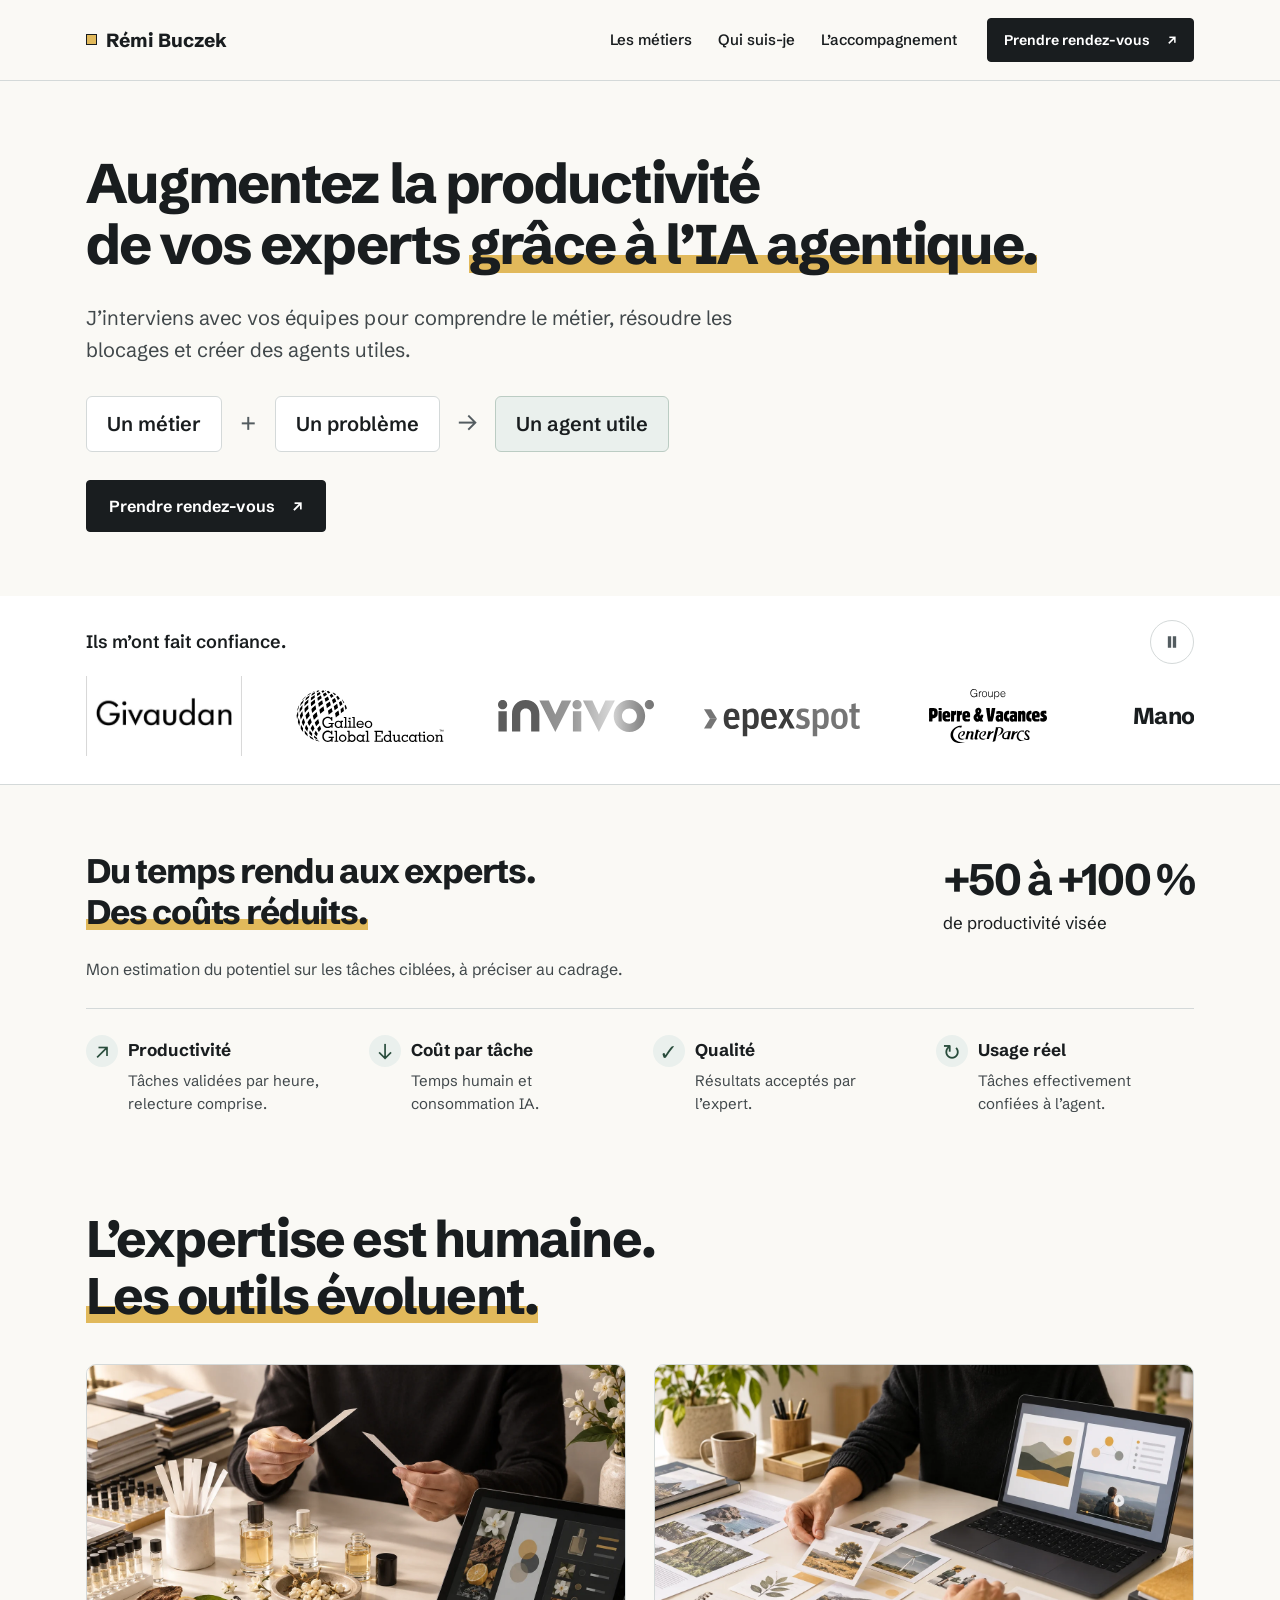
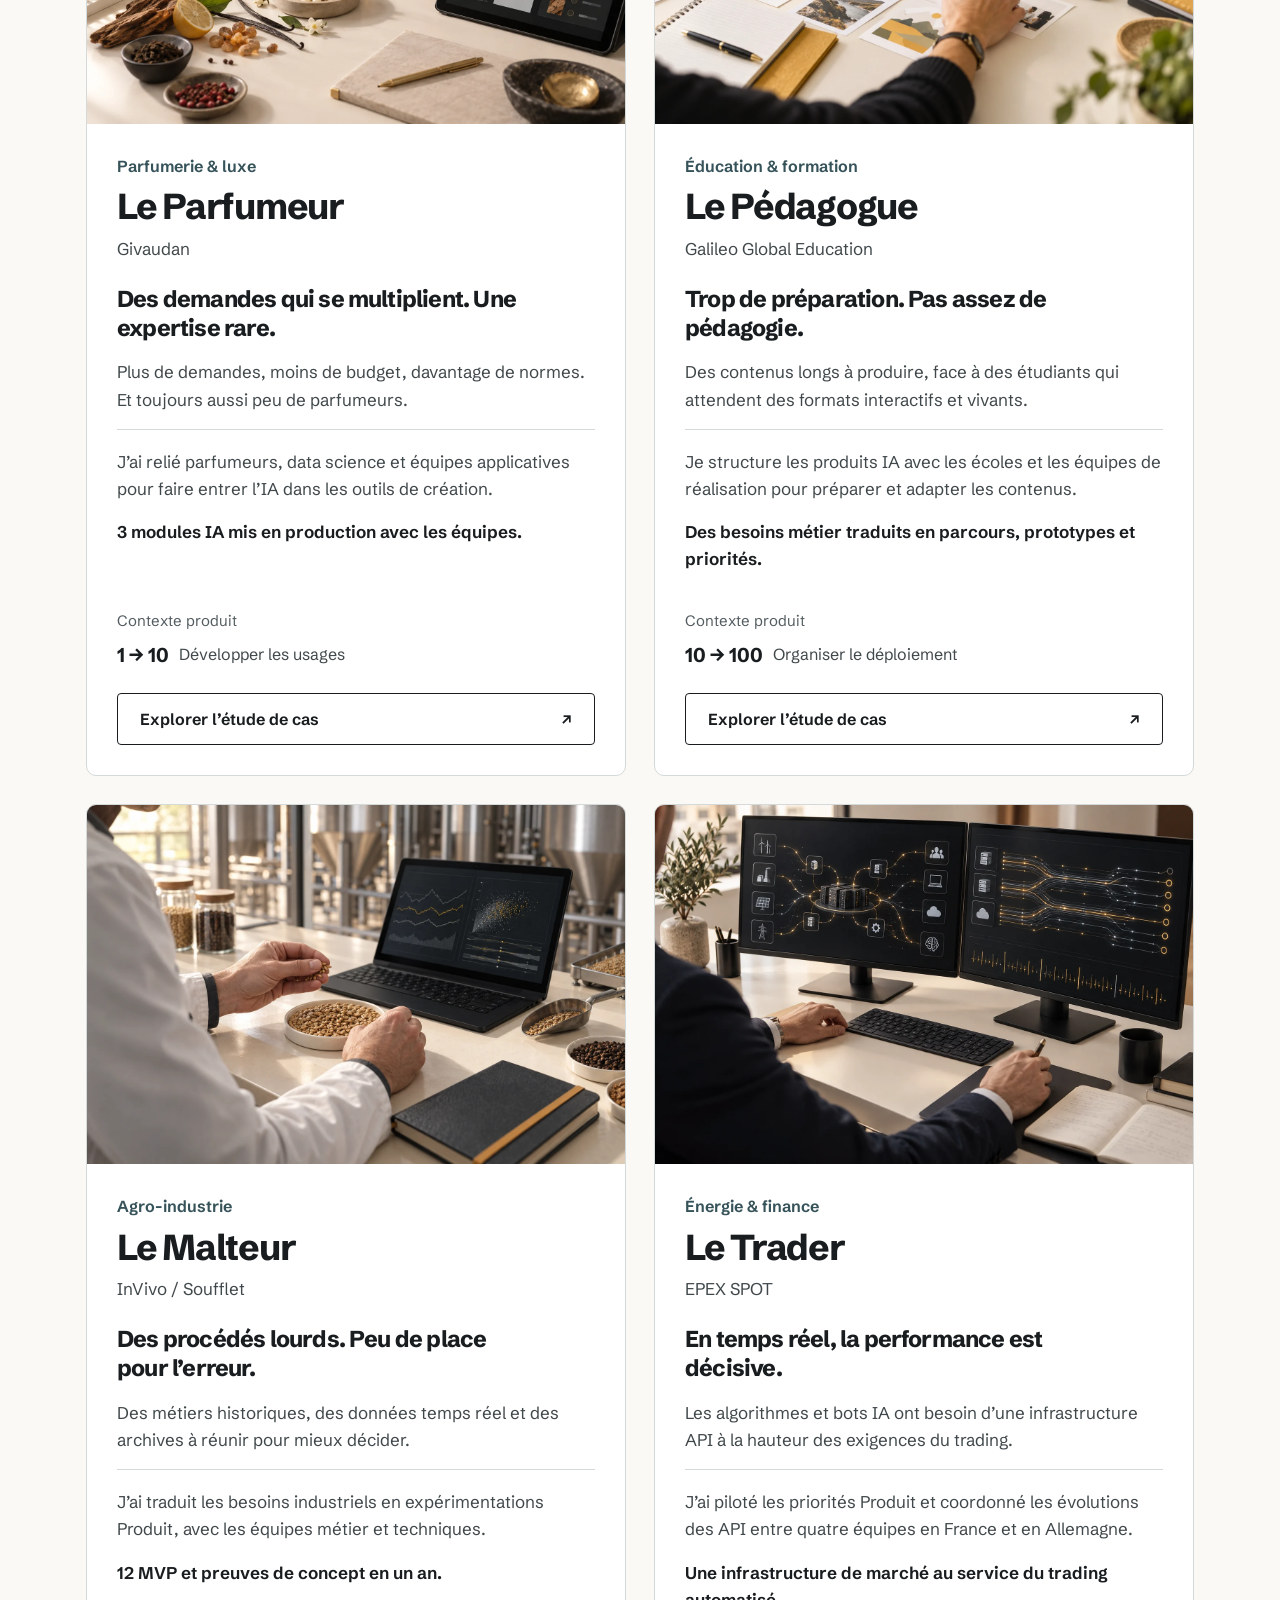
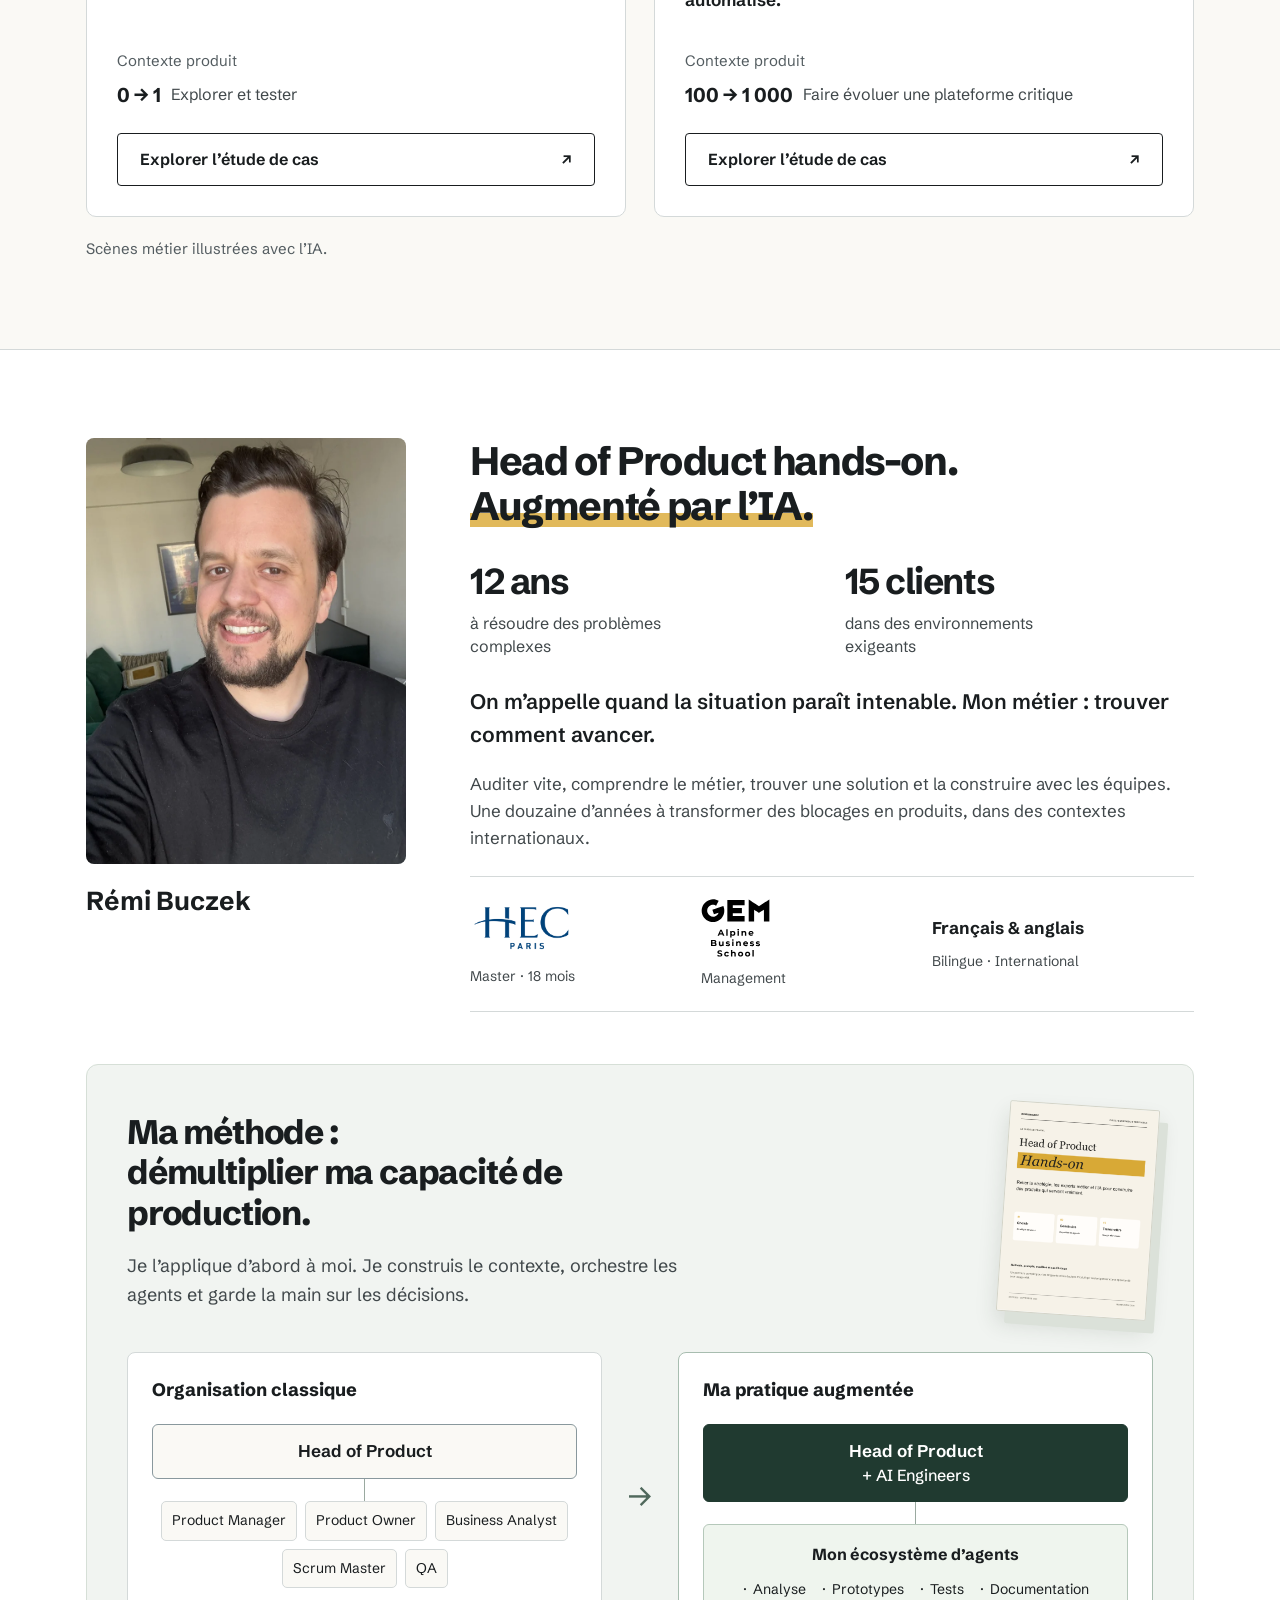
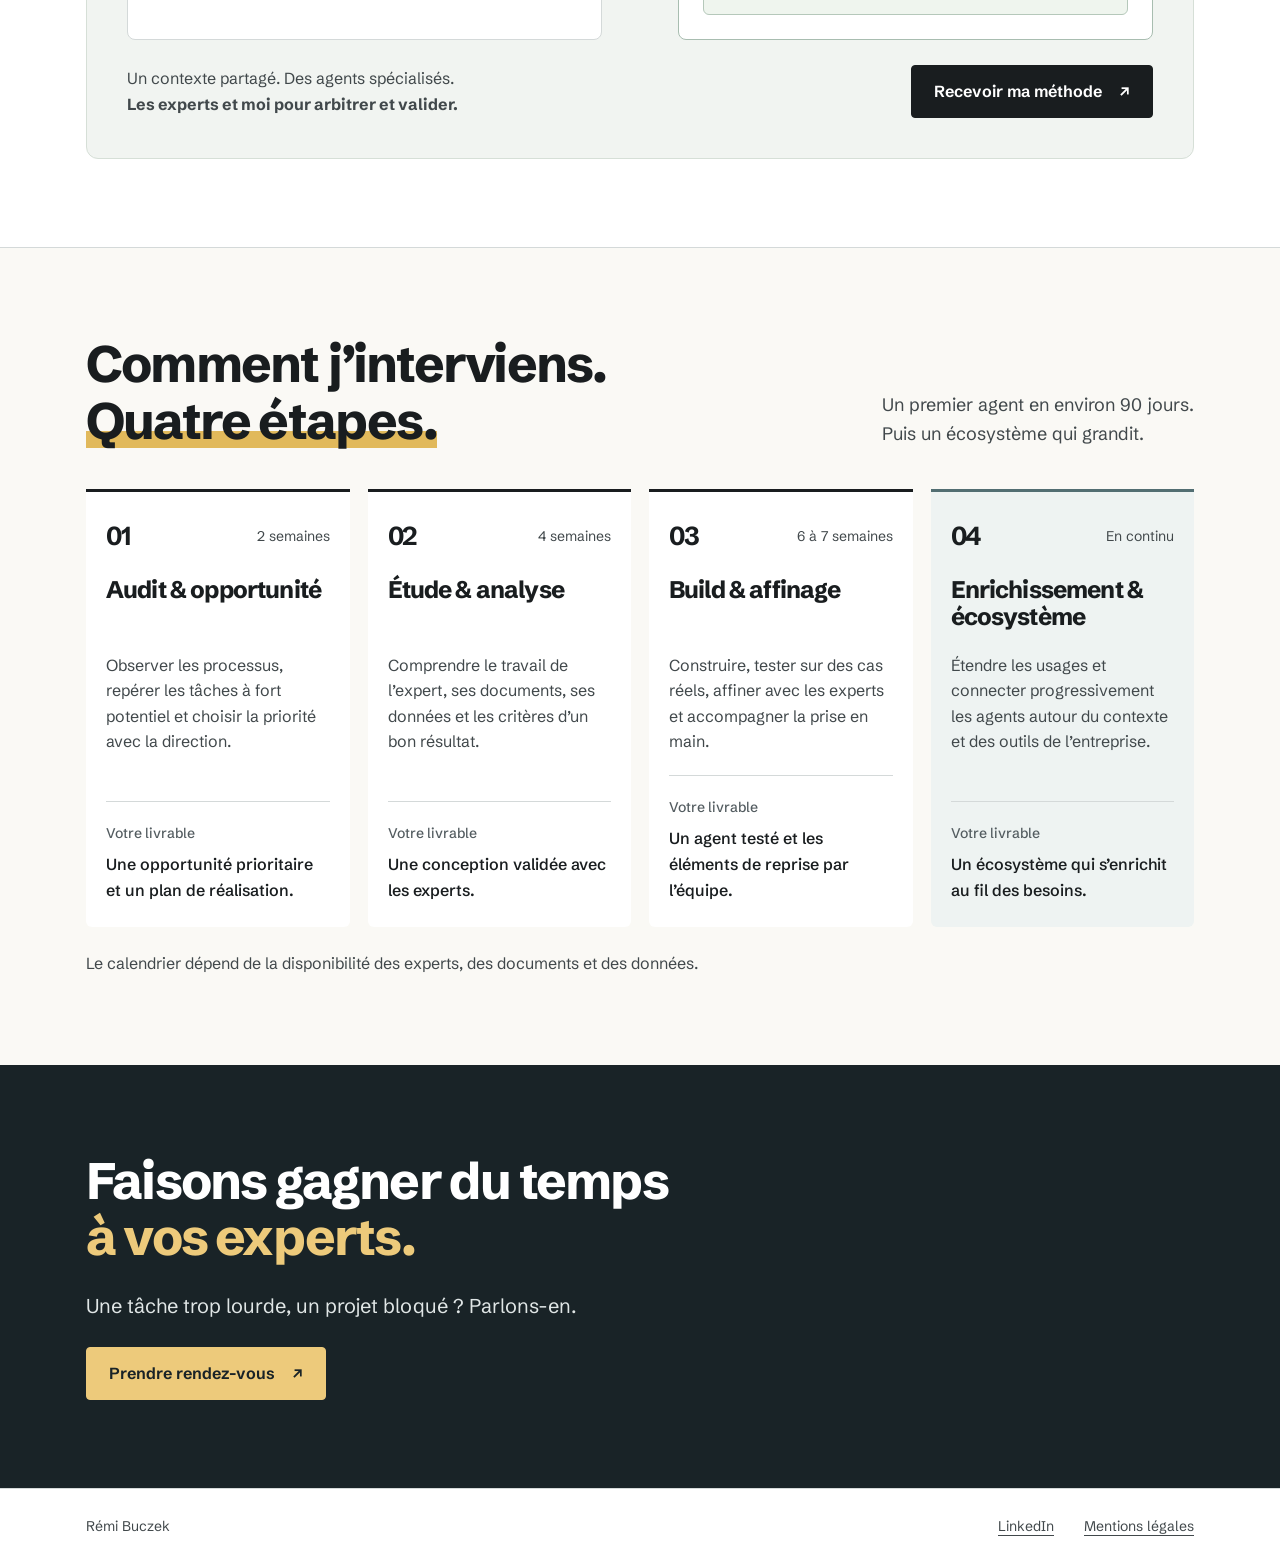
==== index.html @ 78b761d4 "Clarify expert value, add illustrations and focus conversion paths" ====
<!doctype html>
<html lang="fr"><head><meta charset="utf-8"><meta name="viewport" content="width=device-width, initial-scale=1">
<title>Productivité des experts &amp; IA agentique · Rémi Buczek</title><meta name="description" content="Augmentez la productivité de vos experts grâce à l’IA agentique. Rémi Buczek transforme les problèmes métier en agents utiles.">
<link rel="canonical" href="https://remibuczek.com/"><link rel="icon" type="image/svg+xml" href="favicon.svg"><link rel="apple-touch-icon" href="apple-touch-icon.png"><meta name="theme-color" content="#faf9f5">
<meta property="og:type" content="website"><meta property="og:locale" content="fr_FR"><meta property="og:site_name" content="Rémi Buczek"><meta property="og:url" content="https://remibuczek.com/"><meta property="og:title" content="Productivité des experts &amp; IA agentique · Rémi Buczek"><meta property="og:description" content="Augmentez la productivité de vos experts grâce à l’IA agentique. Rémi Buczek transforme les problèmes métier en agents utiles."><meta property="og:image" content="https://remibuczek.com/assets/remi-portrait-v2.jpg"><meta name="twitter:card" content="summary">
<link rel="preconnect" href="https://fonts.googleapis.com"><link rel="preconnect" href="https://fonts.gstatic.com" crossorigin><link href="https://fonts.googleapis.com/css2?family=Schibsted+Grotesk:wght@400;500;600;700;800&amp;display=swap" rel="stylesheet"><link rel="stylesheet" href="assets/site.css?v=experts-v4"><script src="assets/site.js?v=experts-v4" defer></script>
</head><body><a class="skip" href="#top">Aller au contenu</a><header class="site"><div class="wrap nav"><a class="brand" href="./" aria-label="Rémi Buczek — Accueil"><span aria-hidden="true"></span>Rémi Buczek</a><nav aria-label="Navigation principale"><a href="#etudes-de-cas">Les métiers</a><a href="#qui-suis-je">Qui suis-je</a><a href="#accompagnement">L’accompagnement</a></nav><a class="btn btn-primary" href="https://calendly.com/remibuczek/call" target="_blank" rel="noopener">Prendre rendez-vous<span aria-hidden="true">↗</span><span class="sr-only"> (nouvel onglet)</span></a></div></header><main id="top" tabindex="-1"><section class="hero"><div class="wrap"><h1>Augmentez la productivité <br>de vos experts <mark>grâce à l’IA agentique.</mark></h1><p class="hero-lede">J’interviens avec vos équipes pour comprendre le métier, résoudre les blocages et créer des agents utiles.</p><div class="expert-equation" role="img" aria-label="Un métier plus un problème donne un agent utile"><span>Un métier</span><b aria-hidden="true">+</b><span>Un problème</span><b aria-hidden="true">→</b><strong>Un agent utile</strong></div><div class="hero-actions"><a class="btn btn-primary" href="https://calendly.com/remibuczek/call" target="_blank" rel="noopener">Prendre rendez-vous<span aria-hidden="true">↗</span><span class="sr-only"> (nouvel onglet)</span></a></div></div></section><section class="references" aria-label="Références clients"><div class="wrap"><div class="reference-head"><p>Ils m’ont fait confiance.</p><button type="button" id="logos-toggle" aria-pressed="false" aria-label="Mettre les références en pause"><svg viewBox="0 0 24 24" width="20" height="20" aria-hidden="true"><path d="M8 5v14M16 5v14" fill="none" stroke="currentColor" stroke-width="2"/></svg></button></div><div class="logo-marquee" data-paused="false"><div class="logo-track"><ul class="logo-group"><li><img src="assets/logos/givaudan.jpg" alt="Givaudan" width="156" height="54" loading="lazy"></li><li><img src="assets/logos/galileo.svg" alt="Galileo Global Education" width="156" height="54" loading="lazy"></li><li><img src="assets/logos/invivo.svg" alt="InVivo / Soufflet" width="156" height="54" loading="lazy"></li><li><img src="assets/logos/epex.svg" alt="EPEX SPOT" width="156" height="54" loading="lazy"></li><li><img src="assets/logos/pvcp.svg" alt="Pierre &amp; Vacances Center Parcs" width="156" height="54" loading="lazy"></li><li><span class="brand-name">ManoMano</span></li><li><img src="assets/logos/lafourche.svg" alt="La Fourche" width="156" height="54" loading="lazy"></li></ul><ul class="logo-group" aria-hidden="true"><li><img src="assets/logos/givaudan.jpg" alt="Givaudan" width="156" height="54" loading="lazy"></li><li><img src="assets/logos/galileo.svg" alt="Galileo Global Education" width="156" height="54" loading="lazy"></li><li><img src="assets/logos/invivo.svg" alt="InVivo / Soufflet" width="156" height="54" loading="lazy"></li><li><img src="assets/logos/epex.svg" alt="EPEX SPOT" width="156" height="54" loading="lazy"></li><li><img src="assets/logos/pvcp.svg" alt="Pierre &amp; Vacances Center Parcs" width="156" height="54" loading="lazy"></li><li><span class="brand-name">ManoMano</span></li><li><img src="assets/logos/lafourche.svg" alt="La Fourche" width="156" height="54" loading="lazy"></li></ul></div></div></div></section><section class="value-block" id="indicateurs" aria-labelledby="value-title"><div class="wrap"><div class="value-heading"><h2 id="value-title">Du temps rendu aux experts.<br><mark>Des coûts réduits.</mark></h2><p class="productivity-target"><strong>+50 à +100 %</strong><span>de productivité visée</span></p></div><p class="target-note">Mon estimation du potentiel sur les tâches ciblées, à préciser au cadrage.</p><ul class="metric-grid"><li><span class="metric-icon" aria-hidden="true">↗</span><strong>Productivité</strong><span>Tâches validées par heure, relecture comprise.</span></li><li><span class="metric-icon" aria-hidden="true">↓</span><strong>Coût par tâche</strong><span>Temps humain et consommation IA.</span></li><li><span class="metric-icon" aria-hidden="true">✓</span><strong>Qualité</strong><span>Résultats acceptés par l’expert.</span></li><li><span class="metric-icon" aria-hidden="true">↻</span><strong>Usage réel</strong><span>Tâches effectivement confiées à l’agent.</span></li></ul></div></section><section class="section cases" id="etudes-de-cas"><span id="produits"></span><div class="wrap"><div class="section-heading"><h2>L’expertise est humaine.<br><mark>Les outils évoluent.</mark></h2></div><div class="case-grid"><article class="expert-card" id="expert-givaudan"><span class="case-anchor" id="givaudan"></span><img class="expert-image" src="assets/experts/parfumier-v1.webp" width="1536" height="1024" alt="Illustration IA : le parfumeur et ses outils métier" loading="lazy"><div class="case-body"><div class="case-heading"><div><p class="sector">Parfumerie & luxe</p><h3>Le Parfumeur</h3><p class="company">Givaudan</p></div></div><h4>Des demandes qui se multiplient. Une expertise rare.</h4><p>Plus de demandes, moins de budget, davantage de normes. Et toujours aussi peu de parfumeurs.</p><p class="intervention">J’ai relié parfumeurs, data science et équipes applicatives pour faire entrer l’IA dans les outils de création.</p><p class="case-proof">3 modules IA mis en production avec les équipes.</p><p class="maturity"><span>Contexte produit</span><strong>1 → 10</strong>Développer les usages</p><button class="btn btn-secondary" type="button" data-lead="givaudan" data-title="Le Parfumeur — Givaudan" data-description="Recevez le détail de la mission, des choix Produit et de mon intervention avec les équipes.">Explorer l’étude de cas<span aria-hidden="true">↗</span></button></div></article><article class="expert-card" id="expert-galileo"><span class="case-anchor" id="galileo"></span><img class="expert-image" src="assets/experts/pedagogue-v1.webp" width="1536" height="1024" alt="Illustration IA : le pédagogue et ses outils métier" loading="lazy"><div class="case-body"><div class="case-heading"><div><p class="sector">Éducation & formation</p><h3>Le Pédagogue</h3><p class="company">Galileo Global Education</p></div></div><h4>Trop de préparation. Pas assez de pédagogie.</h4><p>Des contenus longs à produire, face à des étudiants qui attendent des formats interactifs et vivants.</p><p class="intervention">Je structure les produits IA avec les écoles et les équipes de réalisation pour préparer et adapter les contenus.</p><p class="case-proof">Des besoins métier traduits en parcours, prototypes et priorités.</p><p class="maturity"><span>Contexte produit</span><strong>10 → 100</strong>Organiser le déploiement</p><button class="btn btn-secondary" type="button" data-lead="galileo" data-title="Le Pédagogue — Galileo Global Education" data-description="Recevez le détail de la mission, des choix Produit et de mon intervention avec les équipes.">Explorer l’étude de cas<span aria-hidden="true">↗</span></button></div></article><article class="expert-card" id="expert-invivo"><span class="case-anchor" id="invivo"></span><img class="expert-image" src="assets/experts/malteur-v1.webp" width="1536" height="1024" alt="Illustration IA : le malteur et ses outils métier" loading="lazy"><div class="case-body"><div class="case-heading"><div><p class="sector">Agro-industrie</p><h3>Le Malteur</h3><p class="company">InVivo / Soufflet</p></div></div><h4>Des procédés lourds. Peu de place pour l’erreur.</h4><p>Des métiers historiques, des données temps réel et des archives à réunir pour mieux décider.</p><p class="intervention">J’ai traduit les besoins industriels en expérimentations Produit, avec les équipes métier et techniques.</p><p class="case-proof">12 MVP et preuves de concept en un an.</p><p class="maturity"><span>Contexte produit</span><strong>0 → 1</strong>Explorer et tester</p><button class="btn btn-secondary" type="button" data-lead="invivo" data-title="Le Malteur — InVivo / Soufflet" data-description="Recevez le détail de la mission, des choix Produit et de mon intervention avec les équipes.">Explorer l’étude de cas<span aria-hidden="true">↗</span></button></div></article><article class="expert-card" id="expert-epex"><span class="case-anchor" id="epex"></span><img class="expert-image" src="assets/experts/trader-v1.webp" width="1536" height="1024" alt="Illustration IA : le trader et ses outils métier" loading="lazy"><div class="case-body"><div class="case-heading"><div><p class="sector">Énergie & finance</p><h3>Le Trader</h3><p class="company">EPEX SPOT</p></div></div><h4>En temps réel, la performance est décisive.</h4><p>Les algorithmes et bots IA ont besoin d’une infrastructure API à la hauteur des exigences du trading.</p><p class="intervention">J’ai piloté les priorités Produit et coordonné les évolutions des API entre quatre équipes en France et en Allemagne.</p><p class="case-proof">Une infrastructure de marché au service du trading automatisé.</p><p class="maturity"><span>Contexte produit</span><strong>100 → 1 000</strong>Faire évoluer une plateforme critique</p><button class="btn btn-secondary" type="button" data-lead="epex" data-title="Le Trader — EPEX SPOT" data-description="Recevez le détail de la mission, des choix Produit et de mon intervention avec les équipes.">Explorer l’étude de cas<span aria-hidden="true">↗</span></button></div></article></div><p class="image-note">Scènes métier illustrées avec l’IA.</p></div></section><section class="section bio" id="qui-suis-je"><span id="ressources"></span><span id="livres-blancs"></span><span id="head-product"></span><span id="kit"></span><span id="po"></span><span id="pm"></span><div class="wrap"><div class="bio-grid"><div class="bio-visual"><figure class="portrait"><picture><source type="image/webp" srcset="assets/remi-portrait-v2.webp"><img src="assets/remi-portrait-v2.jpg" alt="Rémi Buczek" width="768" height="1024" loading="lazy"></picture></figure><p class="portrait-caption">Rémi Buczek</p></div><div class="bio-copy"><h2>Head of Product hands-on.<br><mark>Augmenté par l’IA.</mark></h2><div class="experience"><p><strong>12 ans</strong>à résoudre des problèmes complexes</p><p><strong>15 clients</strong>dans des environnements exigeants</p></div><p class="bio-intro">On m’appelle quand la situation paraît intenable. Mon métier : trouver comment avancer.</p><p>Auditer vite, comprendre le métier, trouver une solution et la construire avec les équipes. Une douzaine d’années à transformer des blocages en produits, dans des contextes internationaux.</p><div class="credentials"><div><img src="assets/education/hec-paris.png" width="1280" height="671" alt="HEC Paris" loading="lazy"><span>Master · 18 mois</span></div><div><img src="assets/education/gem.svg" width="467" height="396" alt="Grenoble École de Management" loading="lazy"><span>Management</span></div><div><strong>Français &amp; anglais</strong><span>Bilingue · International</span></div></div></div></div><div class="practice" id="methode"><div class="practice-intro"><div><h3>Ma méthode :<br>démultiplier ma capacité de production.</h3><p>Je l’applique d’abord à moi. Je construis le contexte, orchestre les agents et garde la main sur les décisions.</p></div><img class="book-preview" src="assets/resources/head-product-hands-on-cover.png" alt="Couverture du guide Head of Product Hands-on de Rémi Buczek" width="993" height="1404" loading="lazy"></div><div class="operating-model" aria-label="Organisation Produit classique et ma pratique augmentée par l’IA"><div class="model-before"><h4>Organisation classique</h4><div class="human-node">Head of Product</div><div class="model-connector" aria-hidden="true"></div><ul class="role-nodes"><li>Product Manager</li><li>Product Owner</li><li>Business Analyst</li><li>Scrum Master</li><li>QA</li></ul></div><span class="model-arrow" aria-hidden="true">→</span><div class="model-after"><h4>Ma pratique augmentée</h4><div class="human-node">Head of Product <span>+ AI Engineers</span></div><div class="model-connector" aria-hidden="true"></div><div class="agent-factory"><strong>Mon écosystème d’agents</strong><ul><li>Analyse</li><li>Prototypes</li><li>Tests</li><li>Documentation</li></ul></div></div></div><div class="practice-bottom"><p>Un contexte partagé. Des agents spécialisés.<br><strong>Les experts et moi pour arbitrer et valider.</strong></p><button class="btn btn-primary" type="button" data-lead="methode" data-title="Head of Product hands-on" data-description="Comment je travaille avec les agents pour analyser, prototyper et produire. Recevez ma méthode et échangeons sur votre contexte.">Recevoir ma méthode<span aria-hidden="true">↗</span></button></div></div></div></section><section class="section method" id="accompagnement"><div class="wrap"><div class="section-heading"><h2>Comment j’interviens.<br><mark>Quatre étapes.</mark></h2><p class="section-lede">Un premier agent en environ 90 jours.<br>Puis un écosystème qui grandit.</p></div><ol class="steps"><li class="step"><div class="step-top"><span class="step-number">01</span><span class="duration">2 semaines</span></div><h3>Audit &amp; opportunité</h3><p>Observer les processus, repérer les tâches à fort potentiel et choisir la priorité avec la direction.</p><p class="step-output"><span>Votre livrable</span>Une opportunité prioritaire et un plan de réalisation.</p></li><li class="step"><div class="step-top"><span class="step-number">02</span><span class="duration">4 semaines</span></div><h3>Étude &amp; analyse</h3><p>Comprendre le travail de l’expert, ses documents, ses données et les critères d’un bon résultat.</p><p class="step-output"><span>Votre livrable</span>Une conception validée avec les experts.</p></li><li class="step"><div class="step-top"><span class="step-number">03</span><span class="duration">6 à 7 semaines</span></div><h3>Build &amp; affinage</h3><p>Construire, tester sur des cas réels, affiner avec les experts et accompagner la prise en main.</p><p class="step-output"><span>Votre livrable</span>Un agent testé et les éléments de reprise par l’équipe.</p></li><li class="step"><div class="step-top"><span class="step-number">04</span><span class="duration">En continu</span></div><h3>Enrichissement &amp; écosystème</h3><p>Étendre les usages et connecter progressivement les agents autour du contexte et des outils de l’entreprise.</p><p class="step-output"><span>Votre livrable</span>Un écosystème qui s’enrichit au fil des besoins.</p></li></ol><p class="schedule-note">Le calendrier dépend de la disponibilité des experts, des documents et des données.</p></div></section><section class="section contact" id="contact"><div class="wrap"><h2>Faisons gagner du temps<br><mark>à vos experts.</mark></h2><p>Une tâche trop lourde, un projet bloqué ? Parlons-en.</p><a class="btn btn-primary" href="https://calendly.com/remibuczek/call" target="_blank" rel="noopener">Prendre rendez-vous<span aria-hidden="true">↗</span><span class="sr-only"> (nouvel onglet)</span></a></div></section></main><footer><div class="wrap footer-inner"><span>Rémi Buczek</span><a href="https://www.linkedin.com/in/remibuczek" target="_blank" rel="noopener">LinkedIn<span class="sr-only"> (nouvel onglet)</span></a><a href="mentions-legales.html">Mentions légales</a></div></footer><dialog id="lead-dialog" aria-labelledby="lead-title" aria-describedby="lead-description"><button type="button" class="dialog-close" data-close-dialog aria-label="Fermer">×</button><p class="eyebrow">Un échange avec Rémi</p><h2 id="lead-title">Recevoir ma méthode</h2><p id="lead-description">Recevez ma méthode et échangeons sur votre contexte.</p><form id="lead-form"><input type="hidden" name="resource" value="methode"><div class="honeypot" aria-hidden="true"><label>Ne pas remplir<input name="_gotcha" tabindex="-1" autocomplete="off"></label></div><label for="lead-email">Votre email professionnel</label><input id="lead-email" type="email" name="email" autocomplete="email" placeholder="vous@entreprise.fr" required maxlength="254"><label for="lead-message">Votre besoin <span>(facultatif)</span></label><textarea id="lead-message" name="message" rows="3" maxlength="3000" placeholder="Le métier, le défi ou le projet qui vous amène…"></textarea><label class="consent"><input type="checkbox" name="consent" value="contact-request" required><span>J’accepte d’être recontacté au sujet de cette demande.</span></label><p class="form-note" id="lead-mode-note">Cette demande s’envoie depuis votre messagerie. Vous pourrez relire l’email avant de l’envoyer.</p><button class="btn btn-primary" id="lead-submit" type="submit">Ouvrir mon email</button><p id="lead-status" role="status" aria-live="polite"></p><p class="privacy-note">Aucune inscription à une newsletter. <a href="mentions-legales.html">Mentions légales</a></p></form></dialog><noscript><p class="wrap">Pour recevoir ma méthode ou une étude de cas : <a href="mailto:remibuczek@gmail.com">remibuczek@gmail.com</a>.</p></noscript></body></html>
---- assets/site.css ----
:root{--paper:#faf9f5;--white:#fff;--ink:#191d1f;--body:#41484b;--muted:#535c60;--line:#d4d9d9;--accent:#e1b95b;--soft:#f1f3f1;--wrap:1180px;--pad:clamp(20px,4vw,36px);--font:"Schibsted Grotesk",system-ui,-apple-system,"Segoe UI",sans-serif}
*,*::before,*::after{box-sizing:border-box}*{margin:0;padding:0}html{scroll-behavior:smooth;scroll-padding-top:110px}body{background:var(--paper);color:var(--ink);font-family:var(--font);font-size:17px;line-height:1.6;-webkit-font-smoothing:antialiased}img{display:block;max-width:100%;height:auto}a{color:inherit;text-underline-offset:4px}button,input,textarea{font:inherit}button{cursor:pointer}h1,h2,h3,h4{font-weight:750;letter-spacing:-.035em;line-height:1.1}h1{font-size:clamp(44px,5.4vw,72px)}h2{font-size:clamp(34px,4vw,52px)}h3{font-size:27px}h4{font-size:23px;line-height:1.25}p{overflow-wrap:break-word}mark{color:inherit;background:linear-gradient(transparent 66%,var(--accent) 66%,var(--accent) 93%,transparent 93%)}.wrap{max-width:var(--wrap);margin:auto;padding:0 var(--pad)}.section{padding:88px 0}.eyebrow{font-size:14px;line-height:1.4;letter-spacing:.015em;font-weight:650;color:var(--muted);margin-bottom:22px}.sr-only{position:absolute;width:1px;height:1px;margin:-1px;padding:0;overflow:hidden;clip:rect(0,0,0,0);white-space:nowrap;border:0}.skip{position:absolute;top:-90px;left:20px;z-index:100;background:var(--ink);color:#fff;padding:12px}.skip:focus{top:15px}:focus-visible{outline:3px solid #265f77;outline-offset:5px}main:focus{outline:none}
.site{position:sticky;top:0;z-index:20;background:var(--paper);border-bottom:1px solid var(--line)}.nav{display:flex;gap:30px;align-items:center;min-height:80px}.brand{display:flex;align-items:center;gap:9px;font-size:19px;font-weight:750;white-space:nowrap;text-decoration:none;margin-right:auto}.brand>span{width:11px;height:11px;background:var(--accent);border:1px solid var(--ink)}.nav nav{display:flex;align-items:center;gap:26px}.nav nav a{font-size:15px;font-weight:550;text-decoration:none;padding:12px 0}.nav nav a:hover{text-decoration:underline;text-decoration-thickness:2px}.nav>.btn{font-size:14px;padding:12px 16px}
.btn{display:inline-flex;align-items:center;justify-content:center;gap:18px;padding:15px 22px;border:1.5px solid var(--ink);border-radius:4px;font-size:16px;font-weight:650;line-height:1.3;text-decoration:none;transition:background .15s,transform .15s}.btn-primary{background:var(--ink);color:#fff}.btn-primary:hover{background:#36464c;transform:translateY(-1px)}.btn-secondary{background:transparent;color:var(--ink)}.btn-secondary:hover{background:var(--soft)}.btn:disabled{opacity:.65;cursor:wait}.text-link{font-weight:650}.hero{padding:66px 0 46px}.hero h1{max-width:1040px}.hero-lede{font-size:21px;line-height:1.6;color:var(--body);max-width:65ch;margin-top:28px}.hero-promise{font-size:18px;margin-top:18px;font-weight:600}.hero-actions{display:flex;align-items:center;gap:30px;margin-top:30px}.hero-actions>p{font-size:16px;line-height:1.45;color:var(--body)}.target{margin-top:32px;padding-top:22px;border-top:1px solid var(--line);font-size:15px;color:var(--body)}.target strong{font-size:19px;color:var(--ink);margin-right:6px}.target a{display:inline-block;margin-left:8px;font-size:14px}
.references{padding:24px 0 28px;border-bottom:1px solid var(--line);background:var(--white)}.reference-head{display:flex;align-items:center;justify-content:space-between;gap:20px;margin-bottom:12px}.reference-head p{font-size:16px;font-weight:600}.reference-head button{border:0;background:none;color:var(--muted);font-size:14px;text-decoration:underline;text-underline-offset:4px;padding:8px}.logo-marquee{overflow:hidden;position:relative}.logo-track{display:flex;width:max-content;animation:logos-scroll 38s linear infinite}.logo-group{display:flex;align-items:center;gap:50px;list-style:none;padding-right:50px;flex-shrink:0}.logo-group li{display:flex;align-items:center;justify-content:center;width:156px;height:80px;overflow:hidden}.logo-group img{width:156px;max-height:54px;object-fit:contain;filter:grayscale(1);mix-blend-mode:multiply}.logo-group img[src$="givaudan.jpg"]{height:156px;max-height:none;flex-shrink:0}.logo-group img[src$="galileo.svg"],.logo-group img[src$="pvcp.svg"]{filter:brightness(0);mix-blend-mode:normal}.brand-name{font-weight:750;font-size:23px;letter-spacing:-.035em}.logo-marquee[data-paused="true"] .logo-track,.logo-marquee:hover .logo-track,.logo-marquee:focus-within .logo-track{animation-play-state:paused}@keyframes logos-scroll{to{transform:translateX(-50%)}}
.section-heading{display:flex;align-items:flex-end;justify-content:space-between;gap:50px;margin-bottom:40px}.section-heading>div{flex:1;min-width:0}.section-lede{font-size:18px;color:var(--body);max-width:32ch}.case-grid{display:grid;grid-template-columns:repeat(2,minmax(0,1fr));gap:28px}.case-anchor{height:0;scroll-margin-top:120px}.expert-card{display:flex;flex-direction:column;padding:30px;border:1px solid var(--line);border-radius:10px;background:var(--white)}.case-heading{display:flex;align-items:center;justify-content:space-between;gap:20px;margin-bottom:25px}.sector{font-size:14px;font-weight:650;color:#3c5961;margin-bottom:8px}.case-heading h3{font-size:36px}.company{font-size:15px;color:var(--body);margin-top:8px}.expert-symbol{flex:0 0 86px;padding:9px;background:var(--soft);border-radius:18px;color:#4b6064}.expert-symbol svg{display:block;width:100%;height:auto}.expert-card h4{max-width:28ch;min-height:2.5em}.expert-card>p{font-size:16px;color:var(--body);margin-top:16px}.expert-card .intervention{padding-top:18px;border-top:1px solid var(--line)}.expert-card .case-proof{font-weight:650;color:var(--ink);min-height:3.2em}.maturity{display:flex;align-items:center;flex-wrap:wrap;gap:3px 10px;padding-top:18px;padding-bottom:22px;font-size:14px!important}.maturity span{flex-basis:100%;color:var(--muted);margin-bottom:3px}.maturity strong{color:var(--ink);font-size:17px}.expert-card>.btn{margin-top:auto;width:100%;justify-content:space-between;font-size:15px}
.bio{background:var(--white);border-top:1px solid var(--line);border-bottom:1px solid var(--line);position:relative}.bio>span{position:absolute;top:0}.bio-grid{display:grid;grid-template-columns:320px minmax(0,1fr);gap:64px;align-items:start}.bio-visual{position:sticky;top:120px}.portrait{border-radius:8px;overflow:hidden;background:var(--soft)}.portrait img{width:100%;aspect-ratio:4/5;object-fit:cover;filter:grayscale(1)}.portrait-caption{font-size:23px;font-weight:700;margin-top:20px;line-height:1.35}.portrait-caption span{display:block;font-size:15px;color:var(--body);font-weight:500;margin-top:7px}.bio-copy h2{font-size:clamp(34px,3.4vw,44px);line-height:1.15}.bio-copy>p:not(.eyebrow){color:var(--body);margin-top:22px;font-size:17px}.bio-copy .bio-intro{font-size:21px!important;font-weight:600;color:var(--ink)!important}.credentials{display:grid;grid-template-columns:repeat(3,minmax(0,1fr));gap:18px;margin-top:28px;padding:22px 0;border-top:1px solid var(--line);border-bottom:1px solid var(--line);font-size:14px;color:var(--body)}.credentials strong{display:block;color:var(--ink);font-size:16px;margin-bottom:5px}.practice{padding-top:30px}.practice h3{font-size:26px}.practice p{color:var(--body);margin-top:18px;font-size:17px}.practice .btn{margin-top:26px}
.method{background:var(--paper)}.steps{display:grid;grid-template-columns:repeat(4,minmax(0,1fr));gap:18px;list-style:none}.step{border-top:3px solid var(--ink);padding:24px 20px;background:var(--white);display:flex;flex-direction:column;gap:20px;border-radius:0 0 6px 6px}.step:last-child{border-color:#526e72;background:#eef3f2}.step-top{display:flex;justify-content:space-between;align-items:center;gap:10px;flex-wrap:wrap}.step-number{font-size:26px;letter-spacing:-.04em;font-weight:700}.duration{font-size:14px;color:var(--body)}.step h3{font-size:24px;min-height:2.3em}.step>p{font-size:16px;color:var(--body)}.step-output{padding-top:20px;margin-top:auto;border-top:1px solid var(--line);font-weight:550;color:var(--ink)!important}.step-output span{display:block;font-size:14px;color:var(--muted);font-weight:500;margin-bottom:8px}.schedule-note{font-size:15px;color:var(--body);margin-top:24px;max-width:90ch}.measurement{margin-top:42px;padding:28px 30px;background:var(--white);border:1px solid var(--line);border-radius:8px;display:grid;grid-template-columns:1fr auto;gap:20px 30px}.measurement h3{font-size:26px}.measurement p{font-size:16px;color:var(--body);margin-top:9px}.measurement ul{display:grid;grid-template-columns:repeat(2,auto);gap:8px 24px;list-style:none;align-content:center;font-size:15px;font-weight:650}.measurement li::before{content:"✓";margin-right:8px;color:#3f6462}.measurement details{grid-column:1/-1;border-top:1px solid var(--line);padding-top:16px}.measurement summary{font-size:15px;font-weight:600;cursor:pointer}.measurement details p{max-width:90ch}
.contact{background:#192327;color:#fff}.contact mark{background:none;color:#edca7b}.contact p{font-size:20px;color:#e0e6e6;margin:25px 0}.contact .btn-primary{background:#edca7b;color:#192327;border-color:#edca7b}.contact .btn-primary:hover{background:#f6db9d}footer{background:var(--white);border-top:1px solid var(--line)}.footer-inner{display:flex;align-items:center;flex-wrap:wrap;gap:18px 30px;padding-top:26px;padding-bottom:26px;font-size:14px;color:var(--body)}.footer-inner>span{margin-right:auto}.resource-intro h1{margin-bottom:28px}.resource-intro p:not(.eyebrow){max-width:60ch;margin-bottom:24px;color:var(--body)}
dialog{position:fixed;inset:0;margin:auto;width:min(560px,calc(100vw - 32px));max-height:calc(100dvh - 32px);padding:36px;border:1px solid var(--line);border-radius:12px;background:var(--white);color:var(--ink);overflow-y:auto;box-shadow:0 24px 100px #101d2b4d}dialog::backdrop{background:#101d2ba6;backdrop-filter:blur(3px)}.dialog-close{position:absolute;top:10px;right:14px;border:0;background:none;font-size:32px;line-height:1;width:40px;height:40px;color:var(--body)}dialog .eyebrow{margin-right:25px;margin-bottom:15px}dialog h2{font-size:32px;line-height:1.15;margin-bottom:18px}#lead-description{font-size:16px;line-height:1.5;color:var(--body);margin-bottom:22px}#lead-form{display:flex;flex-direction:column}#lead-form>label{font-size:15px;font-weight:600;margin:18px 0 8px}#lead-form>label:first-of-type{margin-top:0}#lead-form>label>span{font-weight:400}input[type=email],textarea{width:100%;padding:12px 14px;border:1px solid #879499;border-radius:5px;background:#fff;color:var(--ink);font-size:16px}textarea{resize:vertical;min-height:85px}.consent{display:flex;gap:10px;align-items:flex-start;font-size:14px!important;line-height:1.45}.consent input{width:18px;height:18px;margin-top:2px;flex-shrink:0;accent-color:var(--ink)}.form-note,.privacy-note{font-size:14px;line-height:1.5;color:var(--muted);margin:12px 0}.privacy-note{margin-bottom:0}#lead-submit{margin-top:10px}#lead-status{font-size:15px;line-height:1.5;margin-top:14px}#lead-status:empty{display:none}#lead-status[data-state=error]{color:#9e2525}#lead-status[data-state=success]{color:#1e5d46}.honeypot{position:absolute;left:-10000px;width:1px;height:1px;overflow:hidden}
@media(max-width:1050px){.nav{gap:18px}.nav nav{gap:18px}.bio-grid{grid-template-columns:270px minmax(0,1fr);gap:40px}.steps{grid-template-columns:repeat(2,minmax(0,1fr));gap:24px}.step h3{min-height:0}.step{padding:26px}.section-heading{gap:30px}.hero h1{font-size:58px}}
@media(max-width:800px){.site{position:static}.nav{flex-wrap:wrap;padding-top:15px;padding-bottom:12px;gap:16px}.nav nav{order:3;width:100%;justify-content:space-between;gap:20px}.nav nav a{padding:4px 0}.nav>.btn{font-size:13px;padding:12px 14px}.brand{font-size:17px}.section{padding:64px 0}.section-heading{display:block}.section-lede{max-width:55ch;margin-top:24px}.hero{padding:46px 0 38px}.hero h1{font-size:52px}.hero-lede{font-size:19px}.case-grid{gap:20px}.expert-card{padding:24px}.case-heading{gap:12px}.case-heading h3{font-size:29px}.expert-symbol{flex-basis:60px;padding:6px;border-radius:12px}.expert-card h4{font-size:22px}.bio-grid{grid-template-columns:1fr}.bio-visual{position:static;display:flex;align-items:center;gap:26px}.portrait{width:200px;flex-shrink:0}.portrait-caption{margin:0}.bio-copy h2{max-width:23ch}.measurement{grid-template-columns:1fr}.measurement ul{grid-template-columns:repeat(4,auto)}.logo-group{gap:35px;padding-right:35px}.logo-group li{width:140px}.logo-group img{width:140px}}
@media(max-width:600px){html{scroll-padding-top:20px}.brand{font-size:16px}.nav>.btn{font-size:12px;padding:12px 10px;gap:9px}.nav nav a{font-size:14px}.hero h1{font-size:clamp(37px,9.3vw,52px)}.hero h1 br{display:none}.hero h1 mark{display:block}.hero .eyebrow{font-size:13px}.hero-lede{font-size:18px;margin-top:23px}.hero-promise{font-size:16px}.hero-actions{align-items:flex-start;flex-direction:column;gap:20px}.hero-actions>.btn{width:100%}.hero-actions>p br{display:none}.target{font-size:14px}.target strong{display:block;margin-bottom:6px}.target a{margin:6px 0 0;display:block}.reference-head p{font-size:15px;max-width:22ch}.reference-head button{font-size:13px;min-width:46px}.section{padding:54px 0}h2{font-size:34px}.section-heading{margin-bottom:30px}.section-lede{font-size:17px}.case-grid{grid-template-columns:1fr}.expert-card{padding:26px}.expert-card h4{min-height:0}.case-heading h3{font-size:34px}.expert-symbol{flex-basis:72px}.expert-card .case-proof{min-height:0}.bio-visual{display:block}.portrait{width:250px;max-width:90%}.portrait-caption{margin-top:20px}.bio-copy h2{font-size:35px}.bio-copy .bio-intro{font-size:20px!important}.credentials{grid-template-columns:1fr;gap:18px}.credentials>span{display:flex;justify-content:space-between;gap:18px;align-items:baseline}.credentials strong{margin:0;max-width:50%}.practice .btn{width:100%}.steps{grid-template-columns:1fr}.step h3{font-size:26px}.step-output{margin-top:5px}.measurement{padding:25px}.measurement ul{grid-template-columns:1fr 1fr;gap:12px}.measurement h3{font-size:25px}.contact h2{font-size:34px}.contact p{font-size:18px}.contact .btn{width:100%}.footer-inner{font-size:13px}.footer-inner>span{flex-basis:100%}dialog{padding:30px 23px;max-height:calc(100dvh - 24px)}dialog h2{font-size:29px}}
@media(max-width:360px){.nav{gap:14px 8px}.brand{font-size:14px;gap:6px}.nav>.btn{font-size:11px;padding:11px 8px;gap:6px}.nav nav{gap:10px}.nav nav a{font-size:13px}.case-heading h3{font-size:29px}.expert-symbol{flex-basis:56px}.expert-card{padding:23px}.hero h1{font-size:36px}.credentials>span{display:block}.measurement ul{grid-template-columns:1fr}.reference-head{gap:5px}}
@media(prefers-reduced-motion:reduce){html{scroll-behavior:auto}.logo-track{animation:none}.logo-marquee{overflow-x:auto}.logo-group[aria-hidden=true]{display:none}#logos-toggle{display:none}.btn{transition:none}.btn-primary:hover{transform:none}}
/* Experts, outcomes and the personal operating model. */
.hero{padding:72px 0 64px}.hero h1{font-size:clamp(42px,4.35vw,58px);max-width:1070px;line-height:1.1}.hero-lede{max-width:58ch;margin-top:26px;font-size:20px}.hero-actions{margin-top:28px}.expert-equation{display:flex;align-items:center;gap:18px;margin-top:30px;width:fit-content;font-size:20px;line-height:1.3}.expert-equation>span,.expert-equation>strong{padding:14px 20px;border:1px solid var(--line);border-radius:6px;background:#fff;font-weight:600}.expert-equation>strong{background:#eaf0ed;border-color:#bbccc3}.expert-equation>b{font-weight:400;color:var(--muted);font-size:26px}.reference-head p{font-size:18px}.reference-head button{display:grid;place-items:center;min-width:44px;min-height:44px;border-radius:50%;border:1px solid var(--line);padding:8px;text-decoration:none}.reference-head button:hover{background:var(--soft)}.reference-head button svg{display:block;width:20px;height:20px}
.value-block{padding:64px 0 32px}.value-heading{display:flex;justify-content:space-between;align-items:center;gap:30px}.value-heading h2{font-size:34px;line-height:1.2}.productivity-target{display:flex;flex-direction:column;line-height:1.4}.productivity-target strong{font-size:44px;letter-spacing:-.05em;white-space:nowrap}.productivity-target span{font-size:17px}.target-note{font-size:16px;color:var(--body);margin-top:22px}.metric-grid{display:grid;grid-template-columns:repeat(4,minmax(0,1fr));list-style:none;gap:25px;padding-top:26px;margin-top:26px;border-top:1px solid var(--line)}.metric-grid li{display:grid;grid-template-columns:32px 1fr;gap:8px 10px;align-content:start}.metric-icon{display:grid;place-items:center;background:#eaf0ed;border-radius:50%;width:32px;height:32px;font-size:22px;grid-row:1/3;color:#284b3b}.metric-grid strong{font-size:17px;line-height:1.35;padding-top:4px}.metric-grid li>span:last-child{font-size:15px;line-height:1.5;color:var(--body);grid-column:2}
.cases{padding-top:64px}.section-heading>h2{flex:1}.expert-card{padding:0;overflow:hidden}.expert-image{width:100%;aspect-ratio:3/2;object-fit:cover}.case-body{display:flex;flex-direction:column;padding:30px;flex:1}.case-heading{margin-bottom:23px}.case-heading h3{font-size:36px}.sector{font-size:16px;color:#36535a}.company{font-size:17px}.expert-card h4{min-height:2.5em}.case-body>p{font-size:17px;color:var(--body);margin-top:16px}.case-body .case-proof{color:var(--ink);font-size:17px}.case-body>.btn{margin-top:auto;width:100%;justify-content:space-between}.maturity{font-size:16px!important;padding-top:20px}.maturity span{font-size:15px}.maturity strong{font-size:20px}.image-note{color:var(--muted);font-size:15px;margin-top:20px}
.bio-visual{position:static}.portrait img{aspect-ratio:3/4;filter:none}.portrait-caption{font-size:26px}.bio-copy h2{font-size:clamp(32px,3.1vw,43px)}.experience{display:grid;grid-template-columns:1fr 1fr;gap:25px;margin:26px 0}.experience p{font-size:16px;color:var(--body);max-width:20ch;line-height:1.45}.experience strong{display:block;font-size:36px;color:var(--ink);font-weight:700;letter-spacing:-.04em;margin-bottom:5px}.bio-copy>p:not(.eyebrow){margin-top:18px}.credentials{align-items:center;grid-template-columns:1fr 1fr 1.25fr;gap:22px;padding:22px 0;margin-top:25px;font-size:15px}.credentials>div{display:flex;flex-direction:column;align-items:flex-start;justify-content:center;gap:12px}.credentials img{height:54px;width:108px;object-fit:contain;object-position:left center}.credentials img[src$="gem.svg"]{height:58px;width:94px;filter:brightness(0)}.credentials strong{font-size:17px;line-height:1.4;margin:0}.credentials span{font-size:14px;line-height:1.4}
.practice{margin-top:52px;padding:40px;background:#f1f4f1;border:1px solid #d6dfd7;border-radius:12px;scroll-margin-top:110px}.practice-intro{display:flex;justify-content:space-between;gap:50px;align-items:center}.practice h3{font-size:34px;line-height:1.2;max-width:25ch}.practice-intro p{font-size:18px;max-width:52ch}.book-preview{width:150px;height:auto;flex-shrink:0;transform:rotate(4deg);box-shadow:9px 12px 0 #dbe1d9,0 12px 22px #22342622;border:1px solid #d4d4c8;border-radius:2px}.operating-model{display:grid;grid-template-columns:1fr 40px 1fr;gap:18px;margin-top:36px;align-items:stretch}.model-before,.model-after{padding:24px;border:1px solid var(--line);border-radius:8px;background:white}.operating-model h4{font-size:18px;letter-spacing:0;margin-bottom:22px;line-height:1.4}.human-node{font-weight:650;font-size:17px;line-height:1.45;text-align:center;border:1px solid #89989d;padding:14px 10px;border-radius:6px;background:var(--paper)}.human-node span{display:block;font-size:16px;font-weight:500}.model-connector{height:22px;width:1px;background:#9aa9a0;margin:auto}.role-nodes{display:flex;flex-wrap:wrap;justify-content:center;gap:8px;list-style:none}.role-nodes li{font-size:14px;line-height:1.4;padding:9px 10px;border:1px solid var(--line);border-radius:5px;background:var(--paper)}.model-arrow{align-self:center;text-align:center;font-size:32px;color:#50685c}.model-after{border-color:#a8bdb0}.model-after .human-node{background:#203a30;color:#fff;border-color:#203a30}.agent-factory{padding:15px 12px;border:1px solid #b5c8ba;border-radius:6px;background:#eff5ee;text-align:center}.agent-factory>strong{font-size:16px}.agent-factory ul{display:flex;flex-wrap:wrap;justify-content:center;gap:8px 16px;list-style:none;font-size:14px;line-height:1.4;margin-top:12px}.agent-factory li::before{content:"·";margin-right:6px}.practice-bottom{display:flex;justify-content:space-between;align-items:center;gap:25px;margin-top:25px}.practice-bottom p{margin:0;font-size:16px}.practice-bottom .btn{margin:0;flex-shrink:0}.method .section-lede{font-size:18px;max-width:30ch}.schedule-note{font-size:16px}
@media(max-width:1050px){.nav nav{gap:18px}.nav nav a{font-size:14px}.bio-grid{gap:38px}.practice{padding:32px}.operating-model{gap:10px;grid-template-columns:1fr 25px 1fr}.model-before,.model-after{padding:20px}.metric-grid{gap:18px}.metric-grid li{grid-template-columns:1fr}.metric-icon{grid-row:auto}.metric-grid li>span:last-child{grid-column:auto}}
@media(max-width:800px){.hero{padding:48px 0}.hero h1{font-size:49px}.hero-lede{font-size:19px}.expert-equation{font-size:18px;gap:14px}.value-heading h2{font-size:29px}.productivity-target strong{font-size:36px}.metric-grid{grid-template-columns:1fr 1fr;gap:28px}.metric-grid li{grid-template-columns:32px 1fr}.metric-icon{grid-row:1/3}.metric-grid li>span:last-child{grid-column:2}.case-body{padding:24px}.case-heading h3{font-size:31px}.case-body>p{font-size:16px}.case-body>.btn{font-size:15px;padding:15px}.bio-visual{display:flex}.portrait{width:210px}.credentials{grid-template-columns:repeat(3,minmax(0,1fr))}.practice h3{font-size:29px}.practice-intro{gap:25px}.book-preview{width:115px}.practice-bottom{flex-wrap:wrap}.practice-bottom .btn{width:auto}.operating-model{grid-template-columns:1fr 22px 1fr;gap:8px}.model-before,.model-after{padding:16px}.role-nodes li{font-size:13px;padding:8px}.agent-factory{padding:14px 9px}}
@media(max-width:600px){.hero{padding:36px 0 40px}.hero h1{font-size:clamp(33px,9vw,44px);line-height:1.12}.hero h1 br{display:none}.hero h1 mark{display:inline}.hero-lede{font-size:18px;line-height:1.5;margin-top:23px}.expert-equation{display:grid;grid-template-columns:1fr 14px 1fr 14px 1fr;gap:7px;width:100%;font-size:15px;margin-top:25px;text-align:center}.expert-equation>span,.expert-equation>strong{padding:12px 6px;display:grid;place-items:center;min-height:64px}.expert-equation>b{font-size:22px}.hero-actions{margin-top:24px}.hero-actions>.btn{width:100%}.reference-head p{font-size:17px;max-width:none}.value-block{padding:44px 0 10px}.value-heading{display:block}.value-heading h2{font-size:29px}.productivity-target{margin-top:25px}.productivity-target strong{font-size:41px}.productivity-target span{font-size:17px}.target-note{font-size:15px;margin-top:12px;max-width:38ch}.metric-grid{gap:24px 20px}.metric-grid li{grid-template-columns:1fr;gap:7px}.metric-icon{grid-row:auto}.metric-grid li>span:last-child{grid-column:auto}.metric-grid strong{font-size:17px}.metric-grid li>span:last-child{font-size:15px}.cases{padding-top:48px}.case-body{padding:25px}.expert-card h4{min-height:0;font-size:23px}.case-heading h3{font-size:34px}.case-body>p{font-size:17px}.case-body>.btn{font-size:16px}.maturity{font-size:15px!important}.image-note{font-size:14px}.bio-grid{gap:32px}.bio-visual{display:flex;gap:22px;align-items:flex-end}.portrait{width:145px;max-width:50%}.portrait-caption{font-size:24px;margin:0 0 6px;max-width:5ch}.bio-copy h2{font-size:33px}.experience{gap:22px;margin:24px 0}.experience strong{font-size:33px}.experience p{font-size:15px}.bio-copy .bio-intro{font-size:20px!important}.credentials{grid-template-columns:1fr 1fr;gap:25px}.credentials>div:last-child{grid-column:1/-1;flex-direction:row;justify-content:flex-start;align-items:center;gap:20px}.credentials img{height:50px}.credentials strong{font-size:15px}.credentials span{font-size:14px}.practice{margin:38px -8px 0;padding:26px 20px}.practice-intro{align-items:flex-start;gap:15px}.practice h3{font-size:28px}.practice-intro p{font-size:17px}.practice-intro{flex-wrap:wrap}.book-preview{display:block;width:105px;margin:8px 0 12px}.operating-model{grid-template-columns:1fr;gap:12px;margin-top:26px}.model-arrow{transform:rotate(90deg);font-size:28px}.model-before,.model-after{padding:20px}.operating-model h4{font-size:18px;margin-bottom:16px}.role-nodes li{font-size:14px}.agent-factory ul{font-size:15px}.practice-bottom p{font-size:16px}.practice-bottom .btn{width:100%}.method .section-lede{font-size:18px}.schedule-note{font-size:15px}}
@media(max-width:360px){.hero h1{font-size:33px}.nav nav{gap:8px}.nav nav a{font-size:12px}.case-body{padding:22px}.case-heading h3{font-size:31px}.case-body>.btn{font-size:14px;gap:10px}.bio-copy h2{font-size:31px}.value-heading h2{font-size:27px}.productivity-target strong{font-size:37px}.practice h3{font-size:26px}.portrait{width:130px}.portrait-caption{font-size:23px}}
@media(prefers-reduced-motion:reduce){.book-preview{transform:none}}
@media print{.site,.btn,footer,dialog,.logo-group[aria-hidden=true],#logos-toggle{display:none}.section{padding:28px 0}.logo-track{animation:none}.logo-marquee{overflow:visible}.case-grid,.steps{display:block}.expert-card,.step{break-inside:avoid;margin-bottom:20px}.contact{background:white;color:var(--ink)}.bio-visual{position:static}}
.cases .section-heading h1{font-size:clamp(34px,4vw,52px)}
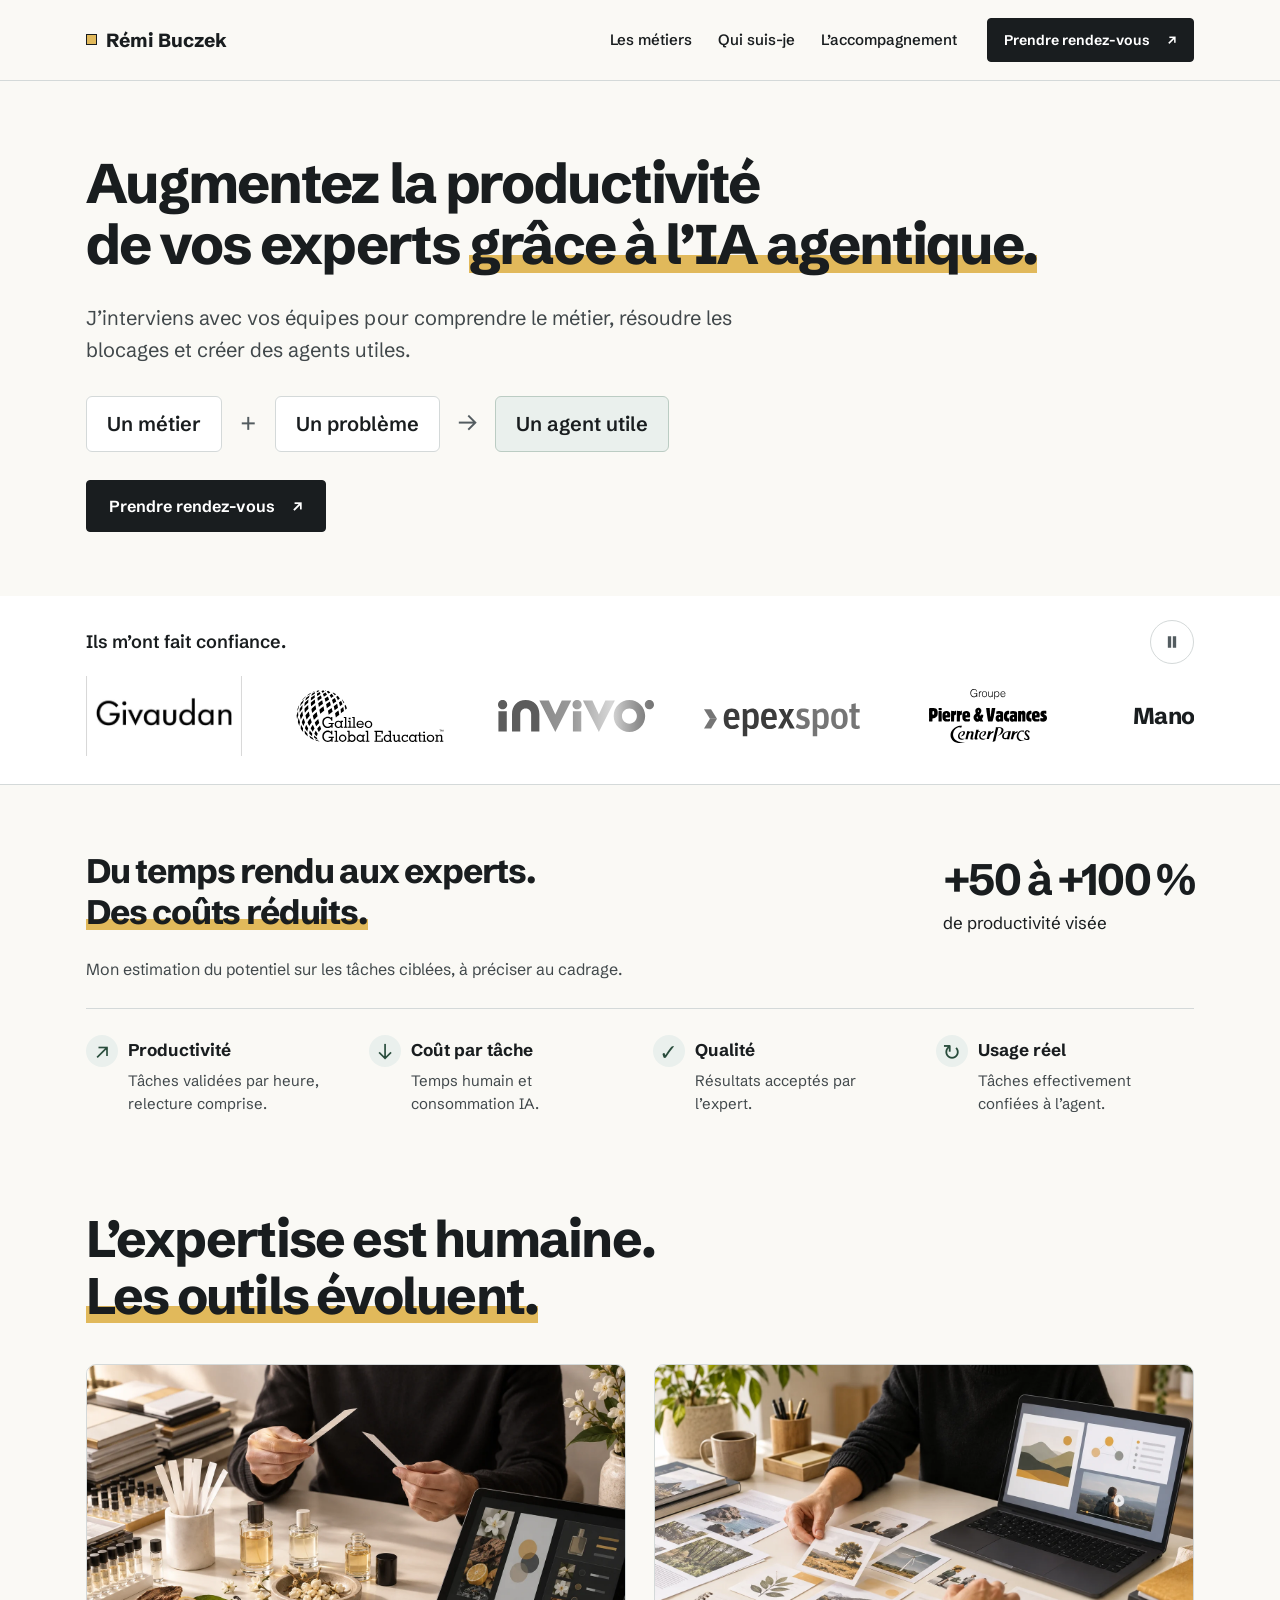
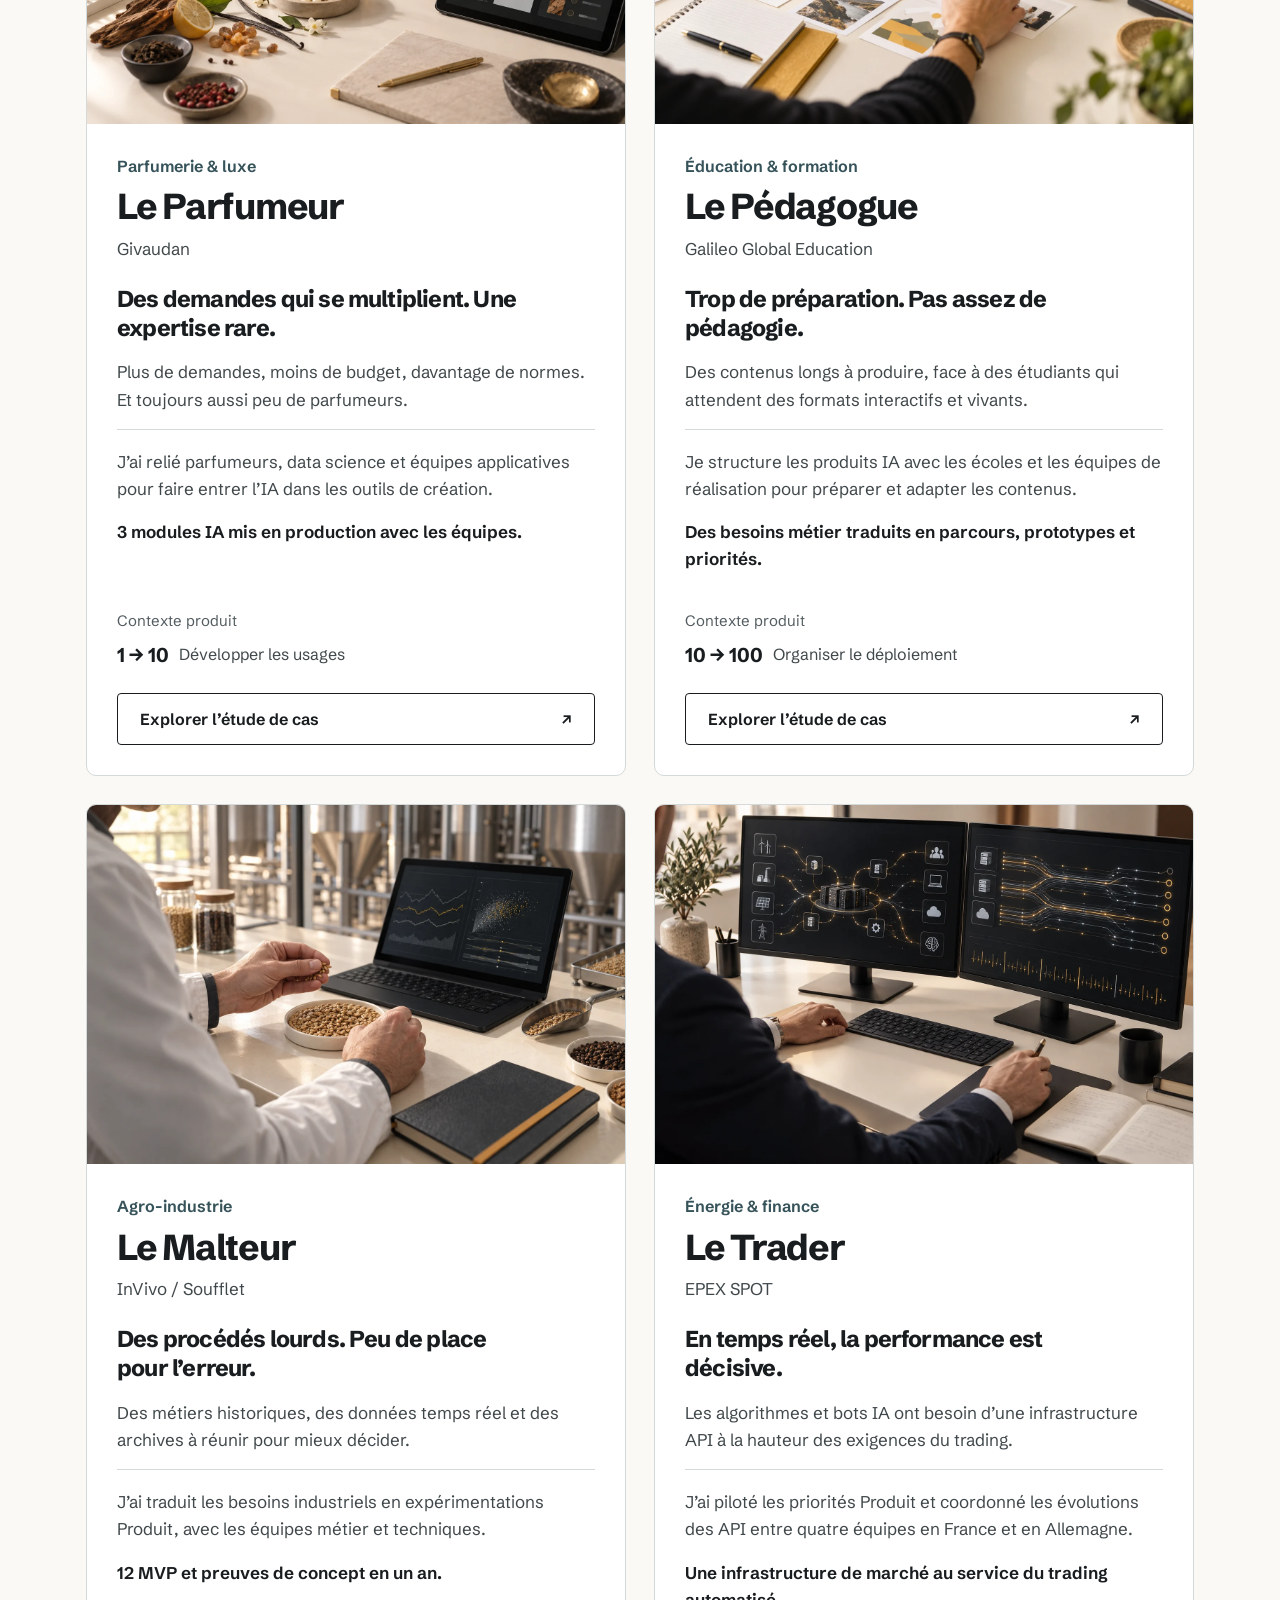
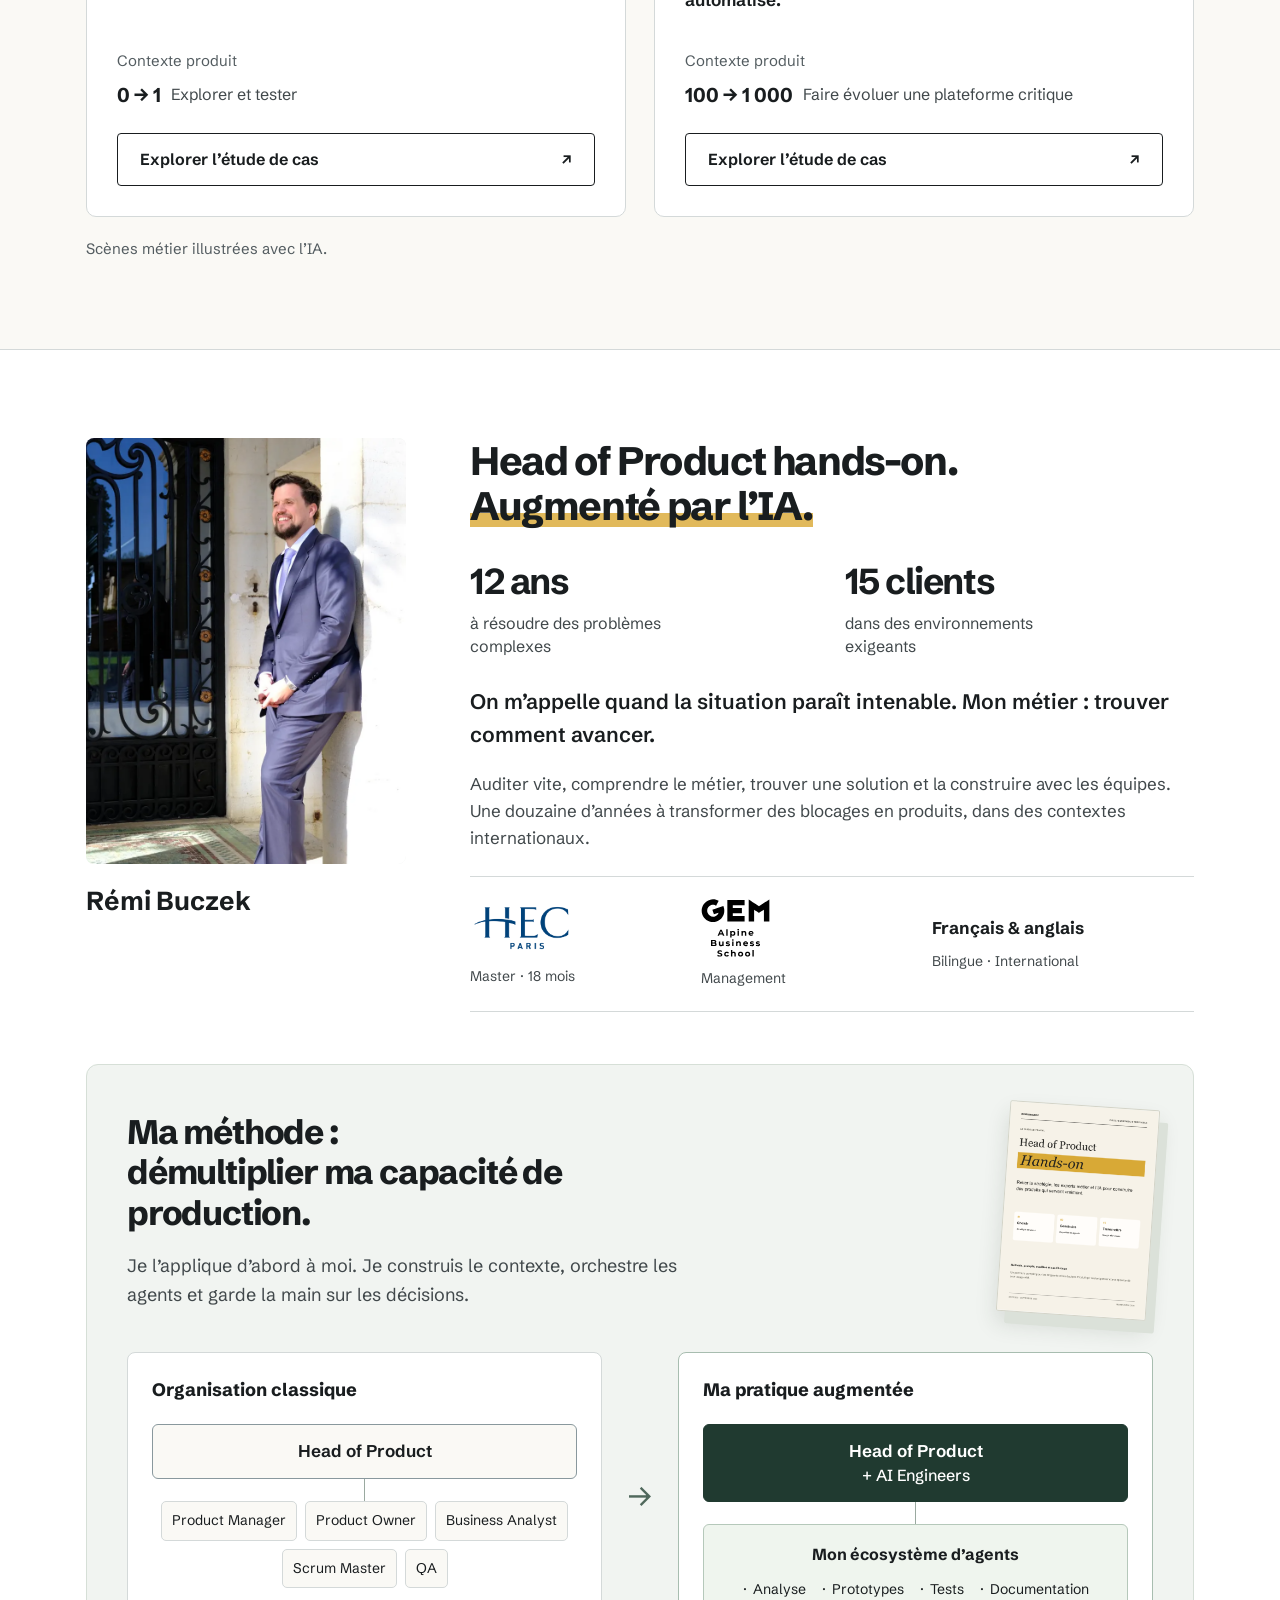
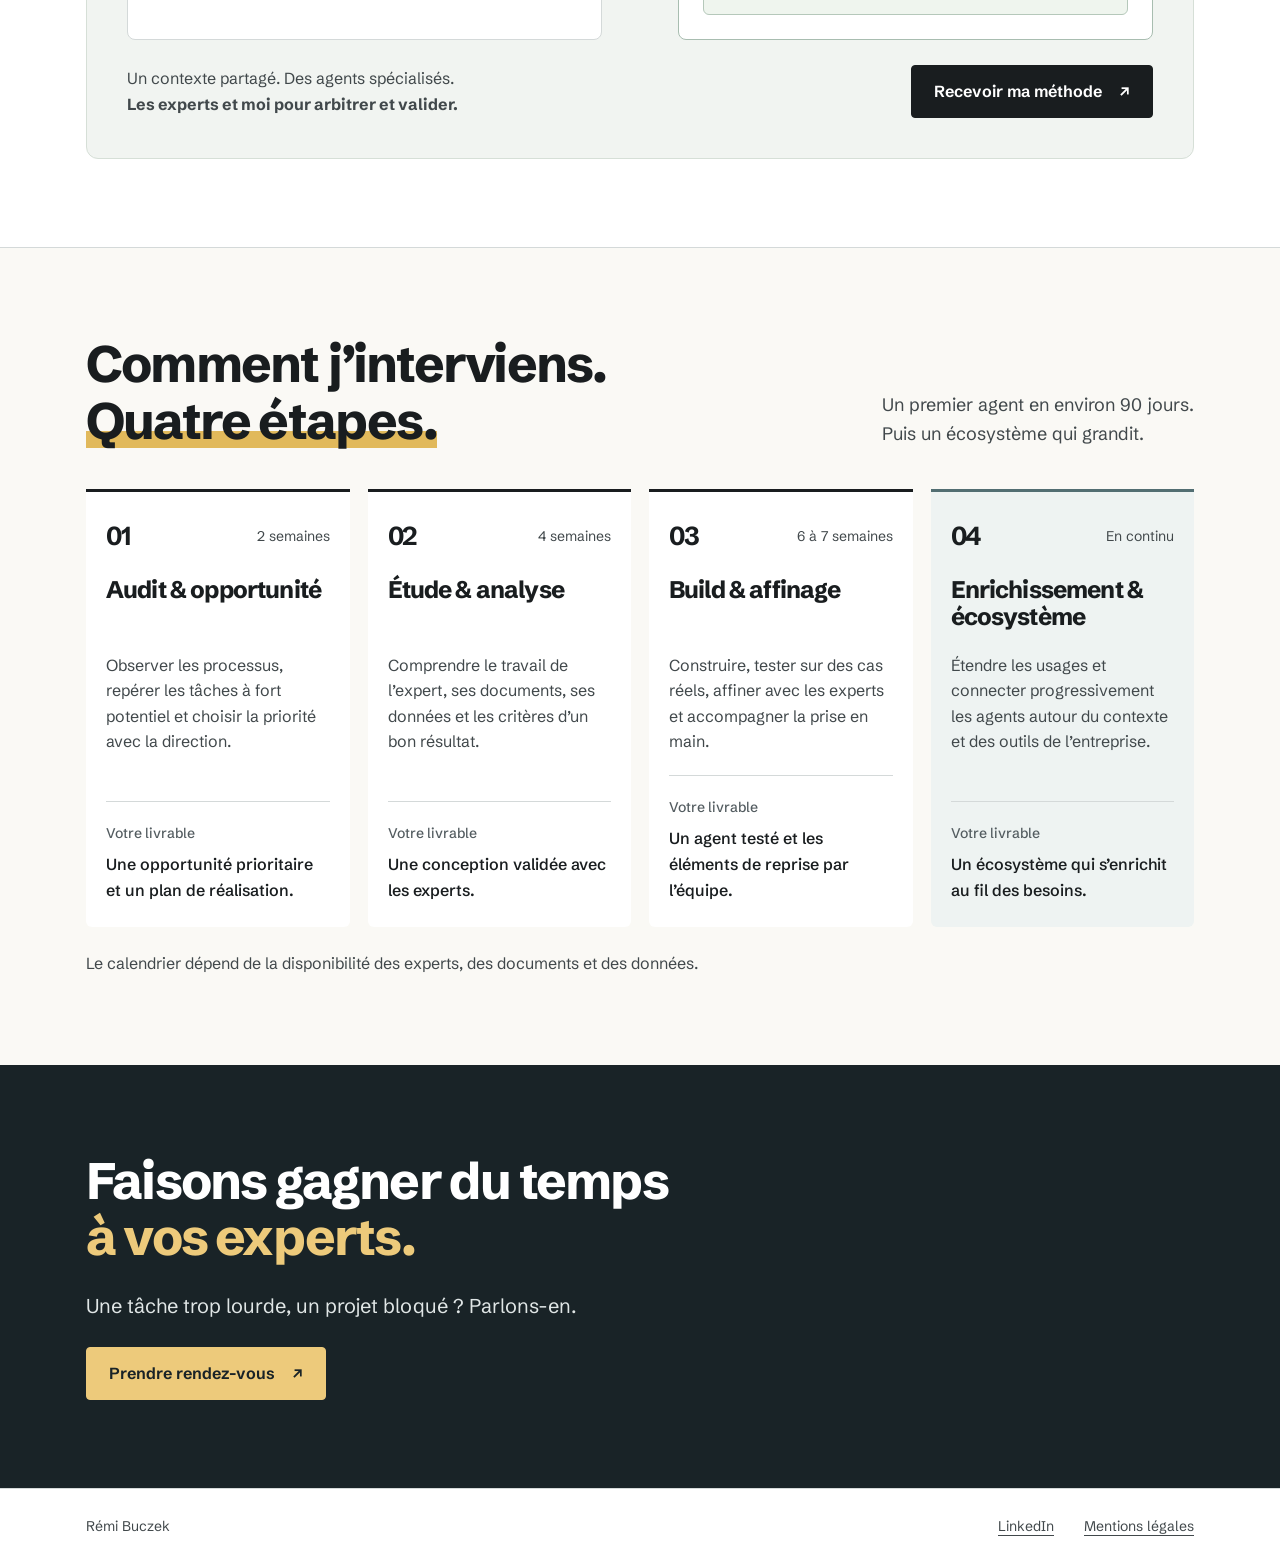
==== commit 5c56a210: "Restore formal portrait and remove rejected selfie assets" ====
--- a/index.html
+++ b/index.html
@@ -2,6 +2,6 @@
 <html lang="fr"><head><meta charset="utf-8"><meta name="viewport" content="width=device-width, initial-scale=1">
 <title>Productivité des experts &amp; IA agentique · Rémi Buczek</title><meta name="description" content="Augmentez la productivité de vos experts grâce à l’IA agentique. Rémi Buczek transforme les problèmes métier en agents utiles.">
 <link rel="canonical" href="https://remibuczek.com/"><link rel="icon" type="image/svg+xml" href="favicon.svg"><link rel="apple-touch-icon" href="apple-touch-icon.png"><meta name="theme-color" content="#faf9f5">
-<meta property="og:type" content="website"><meta property="og:locale" content="fr_FR"><meta property="og:site_name" content="Rémi Buczek"><meta property="og:url" content="https://remibuczek.com/"><meta property="og:title" content="Productivité des experts &amp; IA agentique · Rémi Buczek"><meta property="og:description" content="Augmentez la productivité de vos experts grâce à l’IA agentique. Rémi Buczek transforme les problèmes métier en agents utiles."><meta property="og:image" content="https://remibuczek.com/assets/remi-portrait-v2.jpg"><meta name="twitter:card" content="summary">
+<meta property="og:type" content="website"><meta property="og:locale" content="fr_FR"><meta property="og:site_name" content="Rémi Buczek"><meta property="og:url" content="https://remibuczek.com/"><meta property="og:title" content="Productivité des experts &amp; IA agentique · Rémi Buczek"><meta property="og:description" content="Augmentez la productivité de vos experts grâce à l’IA agentique. Rémi Buczek transforme les problèmes métier en agents utiles."><meta property="og:image" content="https://remibuczek.com/assets/remi-portrait-800.jpg"><meta name="twitter:card" content="summary">
 <link rel="preconnect" href="https://fonts.googleapis.com"><link rel="preconnect" href="https://fonts.gstatic.com" crossorigin><link href="https://fonts.googleapis.com/css2?family=Schibsted+Grotesk:wght@400;500;600;700;800&amp;display=swap" rel="stylesheet"><link rel="stylesheet" href="assets/site.css?v=experts-v4"><script src="assets/site.js?v=experts-v4" defer></script>
-</head><body><a class="skip" href="#top">Aller au contenu</a><header class="site"><div class="wrap nav"><a class="brand" href="./" aria-label="Rémi Buczek — Accueil"><span aria-hidden="true"></span>Rémi Buczek</a><nav aria-label="Navigation principale"><a href="#etudes-de-cas">Les métiers</a><a href="#qui-suis-je">Qui suis-je</a><a href="#accompagnement">L’accompagnement</a></nav><a class="btn btn-primary" href="https://calendly.com/remibuczek/call" target="_blank" rel="noopener">Prendre rendez-vous<span aria-hidden="true">↗</span><span class="sr-only"> (nouvel onglet)</span></a></div></header><main id="top" tabindex="-1"><section class="hero"><div class="wrap"><h1>Augmentez la productivité <br>de vos experts <mark>grâce à l’IA agentique.</mark></h1><p class="hero-lede">J’interviens avec vos équipes pour comprendre le métier, résoudre les blocages et créer des agents utiles.</p><div class="expert-equation" role="img" aria-label="Un métier plus un problème donne un agent utile"><span>Un métier</span><b aria-hidden="true">+</b><span>Un problème</span><b aria-hidden="true">→</b><strong>Un agent utile</strong></div><div class="hero-actions"><a class="btn btn-primary" href="https://calendly.com/remibuczek/call" target="_blank" rel="noopener">Prendre rendez-vous<span aria-hidden="true">↗</span><span class="sr-only"> (nouvel onglet)</span></a></div></div></section><section class="references" aria-label="Références clients"><div class="wrap"><div class="reference-head"><p>Ils m’ont fait confiance.</p><button type="button" id="logos-toggle" aria-pressed="false" aria-label="Mettre les références en pause"><svg viewBox="0 0 24 24" width="20" height="20" aria-hidden="true"><path d="M8 5v14M16 5v14" fill="none" stroke="currentColor" stroke-width="2"/></svg></button></div><div class="logo-marquee" data-paused="false"><div class="logo-track"><ul class="logo-group"><li><img src="assets/logos/givaudan.jpg" alt="Givaudan" width="156" height="54" loading="lazy"></li><li><img src="assets/logos/galileo.svg" alt="Galileo Global Education" width="156" height="54" loading="lazy"></li><li><img src="assets/logos/invivo.svg" alt="InVivo / Soufflet" width="156" height="54" loading="lazy"></li><li><img src="assets/logos/epex.svg" alt="EPEX SPOT" width="156" height="54" loading="lazy"></li><li><img src="assets/logos/pvcp.svg" alt="Pierre &amp; Vacances Center Parcs" width="156" height="54" loading="lazy"></li><li><span class="brand-name">ManoMano</span></li><li><img src="assets/logos/lafourche.svg" alt="La Fourche" width="156" height="54" loading="lazy"></li></ul><ul class="logo-group" aria-hidden="true"><li><img src="assets/logos/givaudan.jpg" alt="Givaudan" width="156" height="54" loading="lazy"></li><li><img src="assets/logos/galileo.svg" alt="Galileo Global Education" width="156" height="54" loading="lazy"></li><li><img src="assets/logos/invivo.svg" alt="InVivo / Soufflet" width="156" height="54" loading="lazy"></li><li><img src="assets/logos/epex.svg" alt="EPEX SPOT" width="156" height="54" loading="lazy"></li><li><img src="assets/logos/pvcp.svg" alt="Pierre &amp; Vacances Center Parcs" width="156" height="54" loading="lazy"></li><li><span class="brand-name">ManoMano</span></li><li><img src="assets/logos/lafourche.svg" alt="La Fourche" width="156" height="54" loading="lazy"></li></ul></div></div></div></section><section class="value-block" id="indicateurs" aria-labelledby="value-title"><div class="wrap"><div class="value-heading"><h2 id="value-title">Du temps rendu aux experts.<br><mark>Des coûts réduits.</mark></h2><p class="productivity-target"><strong>+50 à +100 %</strong><span>de productivité visée</span></p></div><p class="target-note">Mon estimation du potentiel sur les tâches ciblées, à préciser au cadrage.</p><ul class="metric-grid"><li><span class="metric-icon" aria-hidden="true">↗</span><strong>Productivité</strong><span>Tâches validées par heure, relecture comprise.</span></li><li><span class="metric-icon" aria-hidden="true">↓</span><strong>Coût par tâche</strong><span>Temps humain et consommation IA.</span></li><li><span class="metric-icon" aria-hidden="true">✓</span><strong>Qualité</strong><span>Résultats acceptés par l’expert.</span></li><li><span class="metric-icon" aria-hidden="true">↻</span><strong>Usage réel</strong><span>Tâches effectivement confiées à l’agent.</span></li></ul></div></section><section class="section cases" id="etudes-de-cas"><span id="produits"></span><div class="wrap"><div class="section-heading"><h2>L’expertise est humaine.<br><mark>Les outils évoluent.</mark></h2></div><div class="case-grid"><article class="expert-card" id="expert-givaudan"><span class="case-anchor" id="givaudan"></span><img class="expert-image" src="assets/experts/parfumier-v1.webp" width="1536" height="1024" alt="Illustration IA : le parfumeur et ses outils métier" loading="lazy"><div class="case-body"><div class="case-heading"><div><p class="sector">Parfumerie & luxe</p><h3>Le Parfumeur</h3><p class="company">Givaudan</p></div></div><h4>Des demandes qui se multiplient. Une expertise rare.</h4><p>Plus de demandes, moins de budget, davantage de normes. Et toujours aussi peu de parfumeurs.</p><p class="intervention">J’ai relié parfumeurs, data science et équipes applicatives pour faire entrer l’IA dans les outils de création.</p><p class="case-proof">3 modules IA mis en production avec les équipes.</p><p class="maturity"><span>Contexte produit</span><strong>1 → 10</strong>Développer les usages</p><button class="btn btn-secondary" type="button" data-lead="givaudan" data-title="Le Parfumeur — Givaudan" data-description="Recevez le détail de la mission, des choix Produit et de mon intervention avec les équipes.">Explorer l’étude de cas<span aria-hidden="true">↗</span></button></div></article><article class="expert-card" id="expert-galileo"><span class="case-anchor" id="galileo"></span><img class="expert-image" src="assets/experts/pedagogue-v1.webp" width="1536" height="1024" alt="Illustration IA : le pédagogue et ses outils métier" loading="lazy"><div class="case-body"><div class="case-heading"><div><p class="sector">Éducation & formation</p><h3>Le Pédagogue</h3><p class="company">Galileo Global Education</p></div></div><h4>Trop de préparation. Pas assez de pédagogie.</h4><p>Des contenus longs à produire, face à des étudiants qui attendent des formats interactifs et vivants.</p><p class="intervention">Je structure les produits IA avec les écoles et les équipes de réalisation pour préparer et adapter les contenus.</p><p class="case-proof">Des besoins métier traduits en parcours, prototypes et priorités.</p><p class="maturity"><span>Contexte produit</span><strong>10 → 100</strong>Organiser le déploiement</p><button class="btn btn-secondary" type="button" data-lead="galileo" data-title="Le Pédagogue — Galileo Global Education" data-description="Recevez le détail de la mission, des choix Produit et de mon intervention avec les équipes.">Explorer l’étude de cas<span aria-hidden="true">↗</span></button></div></article><article class="expert-card" id="expert-invivo"><span class="case-anchor" id="invivo"></span><img class="expert-image" src="assets/experts/malteur-v1.webp" width="1536" height="1024" alt="Illustration IA : le malteur et ses outils métier" loading="lazy"><div class="case-body"><div class="case-heading"><div><p class="sector">Agro-industrie</p><h3>Le Malteur</h3><p class="company">InVivo / Soufflet</p></div></div><h4>Des procédés lourds. Peu de place pour l’erreur.</h4><p>Des métiers historiques, des données temps réel et des archives à réunir pour mieux décider.</p><p class="intervention">J’ai traduit les besoins industriels en expérimentations Produit, avec les équipes métier et techniques.</p><p class="case-proof">12 MVP et preuves de concept en un an.</p><p class="maturity"><span>Contexte produit</span><strong>0 → 1</strong>Explorer et tester</p><button class="btn btn-secondary" type="button" data-lead="invivo" data-title="Le Malteur — InVivo / Soufflet" data-description="Recevez le détail de la mission, des choix Produit et de mon intervention avec les équipes.">Explorer l’étude de cas<span aria-hidden="true">↗</span></button></div></article><article class="expert-card" id="expert-epex"><span class="case-anchor" id="epex"></span><img class="expert-image" src="assets/experts/trader-v1.webp" width="1536" height="1024" alt="Illustration IA : le trader et ses outils métier" loading="lazy"><div class="case-body"><div class="case-heading"><div><p class="sector">Énergie & finance</p><h3>Le Trader</h3><p class="company">EPEX SPOT</p></div></div><h4>En temps réel, la performance est décisive.</h4><p>Les algorithmes et bots IA ont besoin d’une infrastructure API à la hauteur des exigences du trading.</p><p class="intervention">J’ai piloté les priorités Produit et coordonné les évolutions des API entre quatre équipes en France et en Allemagne.</p><p class="case-proof">Une infrastructure de marché au service du trading automatisé.</p><p class="maturity"><span>Contexte produit</span><strong>100 → 1 000</strong>Faire évoluer une plateforme critique</p><button class="btn btn-secondary" type="button" data-lead="epex" data-title="Le Trader — EPEX SPOT" data-description="Recevez le détail de la mission, des choix Produit et de mon intervention avec les équipes.">Explorer l’étude de cas<span aria-hidden="true">↗</span></button></div></article></div><p class="image-note">Scènes métier illustrées avec l’IA.</p></div></section><section class="section bio" id="qui-suis-je"><span id="ressources"></span><span id="livres-blancs"></span><span id="head-product"></span><span id="kit"></span><span id="po"></span><span id="pm"></span><div class="wrap"><div class="bio-grid"><div class="bio-visual"><figure class="portrait"><picture><source type="image/webp" srcset="assets/remi-portrait-v2.webp"><img src="assets/remi-portrait-v2.jpg" alt="Rémi Buczek" width="768" height="1024" loading="lazy"></picture></figure><p class="portrait-caption">Rémi Buczek</p></div><div class="bio-copy"><h2>Head of Product hands-on.<br><mark>Augmenté par l’IA.</mark></h2><div class="experience"><p><strong>12 ans</strong>à résoudre des problèmes complexes</p><p><strong>15 clients</strong>dans des environnements exigeants</p></div><p class="bio-intro">On m’appelle quand la situation paraît intenable. Mon métier : trouver comment avancer.</p><p>Auditer vite, comprendre le métier, trouver une solution et la construire avec les équipes. Une douzaine d’années à transformer des blocages en produits, dans des contextes internationaux.</p><div class="credentials"><div><img src="assets/education/hec-paris.png" width="1280" height="671" alt="HEC Paris" loading="lazy"><span>Master · 18 mois</span></div><div><img src="assets/education/gem.svg" width="467" height="396" alt="Grenoble École de Management" loading="lazy"><span>Management</span></div><div><strong>Français &amp; anglais</strong><span>Bilingue · International</span></div></div></div></div><div class="practice" id="methode"><div class="practice-intro"><div><h3>Ma méthode :<br>démultiplier ma capacité de production.</h3><p>Je l’applique d’abord à moi. Je construis le contexte, orchestre les agents et garde la main sur les décisions.</p></div><img class="book-preview" src="assets/resources/head-product-hands-on-cover.png" alt="Couverture du guide Head of Product Hands-on de Rémi Buczek" width="993" height="1404" loading="lazy"></div><div class="operating-model" aria-label="Organisation Produit classique et ma pratique augmentée par l’IA"><div class="model-before"><h4>Organisation classique</h4><div class="human-node">Head of Product</div><div class="model-connector" aria-hidden="true"></div><ul class="role-nodes"><li>Product Manager</li><li>Product Owner</li><li>Business Analyst</li><li>Scrum Master</li><li>QA</li></ul></div><span class="model-arrow" aria-hidden="true">→</span><div class="model-after"><h4>Ma pratique augmentée</h4><div class="human-node">Head of Product <span>+ AI Engineers</span></div><div class="model-connector" aria-hidden="true"></div><div class="agent-factory"><strong>Mon écosystème d’agents</strong><ul><li>Analyse</li><li>Prototypes</li><li>Tests</li><li>Documentation</li></ul></div></div></div><div class="practice-bottom"><p>Un contexte partagé. Des agents spécialisés.<br><strong>Les experts et moi pour arbitrer et valider.</strong></p><button class="btn btn-primary" type="button" data-lead="methode" data-title="Head of Product hands-on" data-description="Comment je travaille avec les agents pour analyser, prototyper et produire. Recevez ma méthode et échangeons sur votre contexte.">Recevoir ma méthode<span aria-hidden="true">↗</span></button></div></div></div></section><section class="section method" id="accompagnement"><div class="wrap"><div class="section-heading"><h2>Comment j’interviens.<br><mark>Quatre étapes.</mark></h2><p class="section-lede">Un premier agent en environ 90 jours.<br>Puis un écosystème qui grandit.</p></div><ol class="steps"><li class="step"><div class="step-top"><span class="step-number">01</span><span class="duration">2 semaines</span></div><h3>Audit &amp; opportunité</h3><p>Observer les processus, repérer les tâches à fort potentiel et choisir la priorité avec la direction.</p><p class="step-output"><span>Votre livrable</span>Une opportunité prioritaire et un plan de réalisation.</p></li><li class="step"><div class="step-top"><span class="step-number">02</span><span class="duration">4 semaines</span></div><h3>Étude &amp; analyse</h3><p>Comprendre le travail de l’expert, ses documents, ses données et les critères d’un bon résultat.</p><p class="step-output"><span>Votre livrable</span>Une conception validée avec les experts.</p></li><li class="step"><div class="step-top"><span class="step-number">03</span><span class="duration">6 à 7 semaines</span></div><h3>Build &amp; affinage</h3><p>Construire, tester sur des cas réels, affiner avec les experts et accompagner la prise en main.</p><p class="step-output"><span>Votre livrable</span>Un agent testé et les éléments de reprise par l’équipe.</p></li><li class="step"><div class="step-top"><span class="step-number">04</span><span class="duration">En continu</span></div><h3>Enrichissement &amp; écosystème</h3><p>Étendre les usages et connecter progressivement les agents autour du contexte et des outils de l’entreprise.</p><p class="step-output"><span>Votre livrable</span>Un écosystème qui s’enrichit au fil des besoins.</p></li></ol><p class="schedule-note">Le calendrier dépend de la disponibilité des experts, des documents et des données.</p></div></section><section class="section contact" id="contact"><div class="wrap"><h2>Faisons gagner du temps<br><mark>à vos experts.</mark></h2><p>Une tâche trop lourde, un projet bloqué ? Parlons-en.</p><a class="btn btn-primary" href="https://calendly.com/remibuczek/call" target="_blank" rel="noopener">Prendre rendez-vous<span aria-hidden="true">↗</span><span class="sr-only"> (nouvel onglet)</span></a></div></section></main><footer><div class="wrap footer-inner"><span>Rémi Buczek</span><a href="https://www.linkedin.com/in/remibuczek" target="_blank" rel="noopener">LinkedIn<span class="sr-only"> (nouvel onglet)</span></a><a href="mentions-legales.html">Mentions légales</a></div></footer><dialog id="lead-dialog" aria-labelledby="lead-title" aria-describedby="lead-description"><button type="button" class="dialog-close" data-close-dialog aria-label="Fermer">×</button><p class="eyebrow">Un échange avec Rémi</p><h2 id="lead-title">Recevoir ma méthode</h2><p id="lead-description">Recevez ma méthode et échangeons sur votre contexte.</p><form id="lead-form"><input type="hidden" name="resource" value="methode"><div class="honeypot" aria-hidden="true"><label>Ne pas remplir<input name="_gotcha" tabindex="-1" autocomplete="off"></label></div><label for="lead-email">Votre email professionnel</label><input id="lead-email" type="email" name="email" autocomplete="email" placeholder="vous@entreprise.fr" required maxlength="254"><label for="lead-message">Votre besoin <span>(facultatif)</span></label><textarea id="lead-message" name="message" rows="3" maxlength="3000" placeholder="Le métier, le défi ou le projet qui vous amène…"></textarea><label class="consent"><input type="checkbox" name="consent" value="contact-request" required><span>J’accepte d’être recontacté au sujet de cette demande.</span></label><p class="form-note" id="lead-mode-note">Cette demande s’envoie depuis votre messagerie. Vous pourrez relire l’email avant de l’envoyer.</p><button class="btn btn-primary" id="lead-submit" type="submit">Ouvrir mon email</button><p id="lead-status" role="status" aria-live="polite"></p><p class="privacy-note">Aucune inscription à une newsletter. <a href="mentions-legales.html">Mentions légales</a></p></form></dialog><noscript><p class="wrap">Pour recevoir ma méthode ou une étude de cas : <a href="mailto:remibuczek@gmail.com">remibuczek@gmail.com</a>.</p></noscript></body></html>+</head><body><a class="skip" href="#top">Aller au contenu</a><header class="site"><div class="wrap nav"><a class="brand" href="./" aria-label="Rémi Buczek — Accueil"><span aria-hidden="true"></span>Rémi Buczek</a><nav aria-label="Navigation principale"><a href="#etudes-de-cas">Les métiers</a><a href="#qui-suis-je">Qui suis-je</a><a href="#accompagnement">L’accompagnement</a></nav><a class="btn btn-primary" href="https://calendly.com/remibuczek/call" target="_blank" rel="noopener">Prendre rendez-vous<span aria-hidden="true">↗</span><span class="sr-only"> (nouvel onglet)</span></a></div></header><main id="top" tabindex="-1"><section class="hero"><div class="wrap"><h1>Augmentez la productivité <br>de vos experts <mark>grâce à l’IA agentique.</mark></h1><p class="hero-lede">J’interviens avec vos équipes pour comprendre le métier, résoudre les blocages et créer des agents utiles.</p><div class="expert-equation" role="img" aria-label="Un métier plus un problème donne un agent utile"><span>Un métier</span><b aria-hidden="true">+</b><span>Un problème</span><b aria-hidden="true">→</b><strong>Un agent utile</strong></div><div class="hero-actions"><a class="btn btn-primary" href="https://calendly.com/remibuczek/call" target="_blank" rel="noopener">Prendre rendez-vous<span aria-hidden="true">↗</span><span class="sr-only"> (nouvel onglet)</span></a></div></div></section><section class="references" aria-label="Références clients"><div class="wrap"><div class="reference-head"><p>Ils m’ont fait confiance.</p><button type="button" id="logos-toggle" aria-pressed="false" aria-label="Mettre les références en pause"><svg viewBox="0 0 24 24" width="20" height="20" aria-hidden="true"><path d="M8 5v14M16 5v14" fill="none" stroke="currentColor" stroke-width="2"/></svg></button></div><div class="logo-marquee" data-paused="false"><div class="logo-track"><ul class="logo-group"><li><img src="assets/logos/givaudan.jpg" alt="Givaudan" width="156" height="54" loading="lazy"></li><li><img src="assets/logos/galileo.svg" alt="Galileo Global Education" width="156" height="54" loading="lazy"></li><li><img src="assets/logos/invivo.svg" alt="InVivo / Soufflet" width="156" height="54" loading="lazy"></li><li><img src="assets/logos/epex.svg" alt="EPEX SPOT" width="156" height="54" loading="lazy"></li><li><img src="assets/logos/pvcp.svg" alt="Pierre &amp; Vacances Center Parcs" width="156" height="54" loading="lazy"></li><li><span class="brand-name">ManoMano</span></li><li><img src="assets/logos/lafourche.svg" alt="La Fourche" width="156" height="54" loading="lazy"></li></ul><ul class="logo-group" aria-hidden="true"><li><img src="assets/logos/givaudan.jpg" alt="Givaudan" width="156" height="54" loading="lazy"></li><li><img src="assets/logos/galileo.svg" alt="Galileo Global Education" width="156" height="54" loading="lazy"></li><li><img src="assets/logos/invivo.svg" alt="InVivo / Soufflet" width="156" height="54" loading="lazy"></li><li><img src="assets/logos/epex.svg" alt="EPEX SPOT" width="156" height="54" loading="lazy"></li><li><img src="assets/logos/pvcp.svg" alt="Pierre &amp; Vacances Center Parcs" width="156" height="54" loading="lazy"></li><li><span class="brand-name">ManoMano</span></li><li><img src="assets/logos/lafourche.svg" alt="La Fourche" width="156" height="54" loading="lazy"></li></ul></div></div></div></section><section class="value-block" id="indicateurs" aria-labelledby="value-title"><div class="wrap"><div class="value-heading"><h2 id="value-title">Du temps rendu aux experts.<br><mark>Des coûts réduits.</mark></h2><p class="productivity-target"><strong>+50 à +100 %</strong><span>de productivité visée</span></p></div><p class="target-note">Mon estimation du potentiel sur les tâches ciblées, à préciser au cadrage.</p><ul class="metric-grid"><li><span class="metric-icon" aria-hidden="true">↗</span><strong>Productivité</strong><span>Tâches validées par heure, relecture comprise.</span></li><li><span class="metric-icon" aria-hidden="true">↓</span><strong>Coût par tâche</strong><span>Temps humain et consommation IA.</span></li><li><span class="metric-icon" aria-hidden="true">✓</span><strong>Qualité</strong><span>Résultats acceptés par l’expert.</span></li><li><span class="metric-icon" aria-hidden="true">↻</span><strong>Usage réel</strong><span>Tâches effectivement confiées à l’agent.</span></li></ul></div></section><section class="section cases" id="etudes-de-cas"><span id="produits"></span><div class="wrap"><div class="section-heading"><h2>L’expertise est humaine.<br><mark>Les outils évoluent.</mark></h2></div><div class="case-grid"><article class="expert-card" id="expert-givaudan"><span class="case-anchor" id="givaudan"></span><img class="expert-image" src="assets/experts/parfumier-v1.webp" width="1536" height="1024" alt="Illustration IA : le parfumeur et ses outils métier" loading="lazy"><div class="case-body"><div class="case-heading"><div><p class="sector">Parfumerie & luxe</p><h3>Le Parfumeur</h3><p class="company">Givaudan</p></div></div><h4>Des demandes qui se multiplient. Une expertise rare.</h4><p>Plus de demandes, moins de budget, davantage de normes. Et toujours aussi peu de parfumeurs.</p><p class="intervention">J’ai relié parfumeurs, data science et équipes applicatives pour faire entrer l’IA dans les outils de création.</p><p class="case-proof">3 modules IA mis en production avec les équipes.</p><p class="maturity"><span>Contexte produit</span><strong>1 → 10</strong>Développer les usages</p><button class="btn btn-secondary" type="button" data-lead="givaudan" data-title="Le Parfumeur — Givaudan" data-description="Recevez le détail de la mission, des choix Produit et de mon intervention avec les équipes.">Explorer l’étude de cas<span aria-hidden="true">↗</span></button></div></article><article class="expert-card" id="expert-galileo"><span class="case-anchor" id="galileo"></span><img class="expert-image" src="assets/experts/pedagogue-v1.webp" width="1536" height="1024" alt="Illustration IA : le pédagogue et ses outils métier" loading="lazy"><div class="case-body"><div class="case-heading"><div><p class="sector">Éducation & formation</p><h3>Le Pédagogue</h3><p class="company">Galileo Global Education</p></div></div><h4>Trop de préparation. Pas assez de pédagogie.</h4><p>Des contenus longs à produire, face à des étudiants qui attendent des formats interactifs et vivants.</p><p class="intervention">Je structure les produits IA avec les écoles et les équipes de réalisation pour préparer et adapter les contenus.</p><p class="case-proof">Des besoins métier traduits en parcours, prototypes et priorités.</p><p class="maturity"><span>Contexte produit</span><strong>10 → 100</strong>Organiser le déploiement</p><button class="btn btn-secondary" type="button" data-lead="galileo" data-title="Le Pédagogue — Galileo Global Education" data-description="Recevez le détail de la mission, des choix Produit et de mon intervention avec les équipes.">Explorer l’étude de cas<span aria-hidden="true">↗</span></button></div></article><article class="expert-card" id="expert-invivo"><span class="case-anchor" id="invivo"></span><img class="expert-image" src="assets/experts/malteur-v1.webp" width="1536" height="1024" alt="Illustration IA : le malteur et ses outils métier" loading="lazy"><div class="case-body"><div class="case-heading"><div><p class="sector">Agro-industrie</p><h3>Le Malteur</h3><p class="company">InVivo / Soufflet</p></div></div><h4>Des procédés lourds. Peu de place pour l’erreur.</h4><p>Des métiers historiques, des données temps réel et des archives à réunir pour mieux décider.</p><p class="intervention">J’ai traduit les besoins industriels en expérimentations Produit, avec les équipes métier et techniques.</p><p class="case-proof">12 MVP et preuves de concept en un an.</p><p class="maturity"><span>Contexte produit</span><strong>0 → 1</strong>Explorer et tester</p><button class="btn btn-secondary" type="button" data-lead="invivo" data-title="Le Malteur — InVivo / Soufflet" data-description="Recevez le détail de la mission, des choix Produit et de mon intervention avec les équipes.">Explorer l’étude de cas<span aria-hidden="true">↗</span></button></div></article><article class="expert-card" id="expert-epex"><span class="case-anchor" id="epex"></span><img class="expert-image" src="assets/experts/trader-v1.webp" width="1536" height="1024" alt="Illustration IA : le trader et ses outils métier" loading="lazy"><div class="case-body"><div class="case-heading"><div><p class="sector">Énergie & finance</p><h3>Le Trader</h3><p class="company">EPEX SPOT</p></div></div><h4>En temps réel, la performance est décisive.</h4><p>Les algorithmes et bots IA ont besoin d’une infrastructure API à la hauteur des exigences du trading.</p><p class="intervention">J’ai piloté les priorités Produit et coordonné les évolutions des API entre quatre équipes en France et en Allemagne.</p><p class="case-proof">Une infrastructure de marché au service du trading automatisé.</p><p class="maturity"><span>Contexte produit</span><strong>100 → 1 000</strong>Faire évoluer une plateforme critique</p><button class="btn btn-secondary" type="button" data-lead="epex" data-title="Le Trader — EPEX SPOT" data-description="Recevez le détail de la mission, des choix Produit et de mon intervention avec les équipes.">Explorer l’étude de cas<span aria-hidden="true">↗</span></button></div></article></div><p class="image-note">Scènes métier illustrées avec l’IA.</p></div></section><section class="section bio" id="qui-suis-je"><span id="ressources"></span><span id="livres-blancs"></span><span id="head-product"></span><span id="kit"></span><span id="po"></span><span id="pm"></span><div class="wrap"><div class="bio-grid"><div class="bio-visual"><figure class="portrait"><picture><source type="image/webp" srcset="assets/remi-portrait-800.webp"><img src="assets/remi-portrait-800.jpg" alt="Rémi Buczek" width="800" height="1000" loading="lazy"></picture></figure><p class="portrait-caption">Rémi Buczek</p></div><div class="bio-copy"><h2>Head of Product hands-on.<br><mark>Augmenté par l’IA.</mark></h2><div class="experience"><p><strong>12 ans</strong>à résoudre des problèmes complexes</p><p><strong>15 clients</strong>dans des environnements exigeants</p></div><p class="bio-intro">On m’appelle quand la situation paraît intenable. Mon métier : trouver comment avancer.</p><p>Auditer vite, comprendre le métier, trouver une solution et la construire avec les équipes. Une douzaine d’années à transformer des blocages en produits, dans des contextes internationaux.</p><div class="credentials"><div><img src="assets/education/hec-paris.png" width="1280" height="671" alt="HEC Paris" loading="lazy"><span>Master · 18 mois</span></div><div><img src="assets/education/gem.svg" width="467" height="396" alt="Grenoble École de Management" loading="lazy"><span>Management</span></div><div><strong>Français &amp; anglais</strong><span>Bilingue · International</span></div></div></div></div><div class="practice" id="methode"><div class="practice-intro"><div><h3>Ma méthode :<br>démultiplier ma capacité de production.</h3><p>Je l’applique d’abord à moi. Je construis le contexte, orchestre les agents et garde la main sur les décisions.</p></div><img class="book-preview" src="assets/resources/head-product-hands-on-cover.png" alt="Couverture du guide Head of Product Hands-on de Rémi Buczek" width="993" height="1404" loading="lazy"></div><div class="operating-model" aria-label="Organisation Produit classique et ma pratique augmentée par l’IA"><div class="model-before"><h4>Organisation classique</h4><div class="human-node">Head of Product</div><div class="model-connector" aria-hidden="true"></div><ul class="role-nodes"><li>Product Manager</li><li>Product Owner</li><li>Business Analyst</li><li>Scrum Master</li><li>QA</li></ul></div><span class="model-arrow" aria-hidden="true">→</span><div class="model-after"><h4>Ma pratique augmentée</h4><div class="human-node">Head of Product <span>+ AI Engineers</span></div><div class="model-connector" aria-hidden="true"></div><div class="agent-factory"><strong>Mon écosystème d’agents</strong><ul><li>Analyse</li><li>Prototypes</li><li>Tests</li><li>Documentation</li></ul></div></div></div><div class="practice-bottom"><p>Un contexte partagé. Des agents spécialisés.<br><strong>Les experts et moi pour arbitrer et valider.</strong></p><button class="btn btn-primary" type="button" data-lead="methode" data-title="Head of Product hands-on" data-description="Comment je travaille avec les agents pour analyser, prototyper et produire. Recevez ma méthode et échangeons sur votre contexte.">Recevoir ma méthode<span aria-hidden="true">↗</span></button></div></div></div></section><section class="section method" id="accompagnement"><div class="wrap"><div class="section-heading"><h2>Comment j’interviens.<br><mark>Quatre étapes.</mark></h2><p class="section-lede">Un premier agent en environ 90 jours.<br>Puis un écosystème qui grandit.</p></div><ol class="steps"><li class="step"><div class="step-top"><span class="step-number">01</span><span class="duration">2 semaines</span></div><h3>Audit &amp; opportunité</h3><p>Observer les processus, repérer les tâches à fort potentiel et choisir la priorité avec la direction.</p><p class="step-output"><span>Votre livrable</span>Une opportunité prioritaire et un plan de réalisation.</p></li><li class="step"><div class="step-top"><span class="step-number">02</span><span class="duration">4 semaines</span></div><h3>Étude &amp; analyse</h3><p>Comprendre le travail de l’expert, ses documents, ses données et les critères d’un bon résultat.</p><p class="step-output"><span>Votre livrable</span>Une conception validée avec les experts.</p></li><li class="step"><div class="step-top"><span class="step-number">03</span><span class="duration">6 à 7 semaines</span></div><h3>Build &amp; affinage</h3><p>Construire, tester sur des cas réels, affiner avec les experts et accompagner la prise en main.</p><p class="step-output"><span>Votre livrable</span>Un agent testé et les éléments de reprise par l’équipe.</p></li><li class="step"><div class="step-top"><span class="step-number">04</span><span class="duration">En continu</span></div><h3>Enrichissement &amp; écosystème</h3><p>Étendre les usages et connecter progressivement les agents autour du contexte et des outils de l’entreprise.</p><p class="step-output"><span>Votre livrable</span>Un écosystème qui s’enrichit au fil des besoins.</p></li></ol><p class="schedule-note">Le calendrier dépend de la disponibilité des experts, des documents et des données.</p></div></section><section class="section contact" id="contact"><div class="wrap"><h2>Faisons gagner du temps<br><mark>à vos experts.</mark></h2><p>Une tâche trop lourde, un projet bloqué ? Parlons-en.</p><a class="btn btn-primary" href="https://calendly.com/remibuczek/call" target="_blank" rel="noopener">Prendre rendez-vous<span aria-hidden="true">↗</span><span class="sr-only"> (nouvel onglet)</span></a></div></section></main><footer><div class="wrap footer-inner"><span>Rémi Buczek</span><a href="https://www.linkedin.com/in/remibuczek" target="_blank" rel="noopener">LinkedIn<span class="sr-only"> (nouvel onglet)</span></a><a href="mentions-legales.html">Mentions légales</a></div></footer><dialog id="lead-dialog" aria-labelledby="lead-title" aria-describedby="lead-description"><button type="button" class="dialog-close" data-close-dialog aria-label="Fermer">×</button><p class="eyebrow">Un échange avec Rémi</p><h2 id="lead-title">Recevoir ma méthode</h2><p id="lead-description">Recevez ma méthode et échangeons sur votre contexte.</p><form id="lead-form"><input type="hidden" name="resource" value="methode"><div class="honeypot" aria-hidden="true"><label>Ne pas remplir<input name="_gotcha" tabindex="-1" autocomplete="off"></label></div><label for="lead-email">Votre email professionnel</label><input id="lead-email" type="email" name="email" autocomplete="email" placeholder="vous@entreprise.fr" required maxlength="254"><label for="lead-message">Votre besoin <span>(facultatif)</span></label><textarea id="lead-message" name="message" rows="3" maxlength="3000" placeholder="Le métier, le défi ou le projet qui vous amène…"></textarea><label class="consent"><input type="checkbox" name="consent" value="contact-request" required><span>J’accepte d’être recontacté au sujet de cette demande.</span></label><p class="form-note" id="lead-mode-note">Cette demande s’envoie depuis votre messagerie. Vous pourrez relire l’email avant de l’envoyer.</p><button class="btn btn-primary" id="lead-submit" type="submit">Ouvrir mon email</button><p id="lead-status" role="status" aria-live="polite"></p><p class="privacy-note">Aucune inscription à une newsletter. <a href="mentions-legales.html">Mentions légales</a></p></form></dialog><noscript><p class="wrap">Pour recevoir ma méthode ou une étude de cas : <a href="mailto:remibuczek@gmail.com">remibuczek@gmail.com</a>.</p></noscript></body></html>
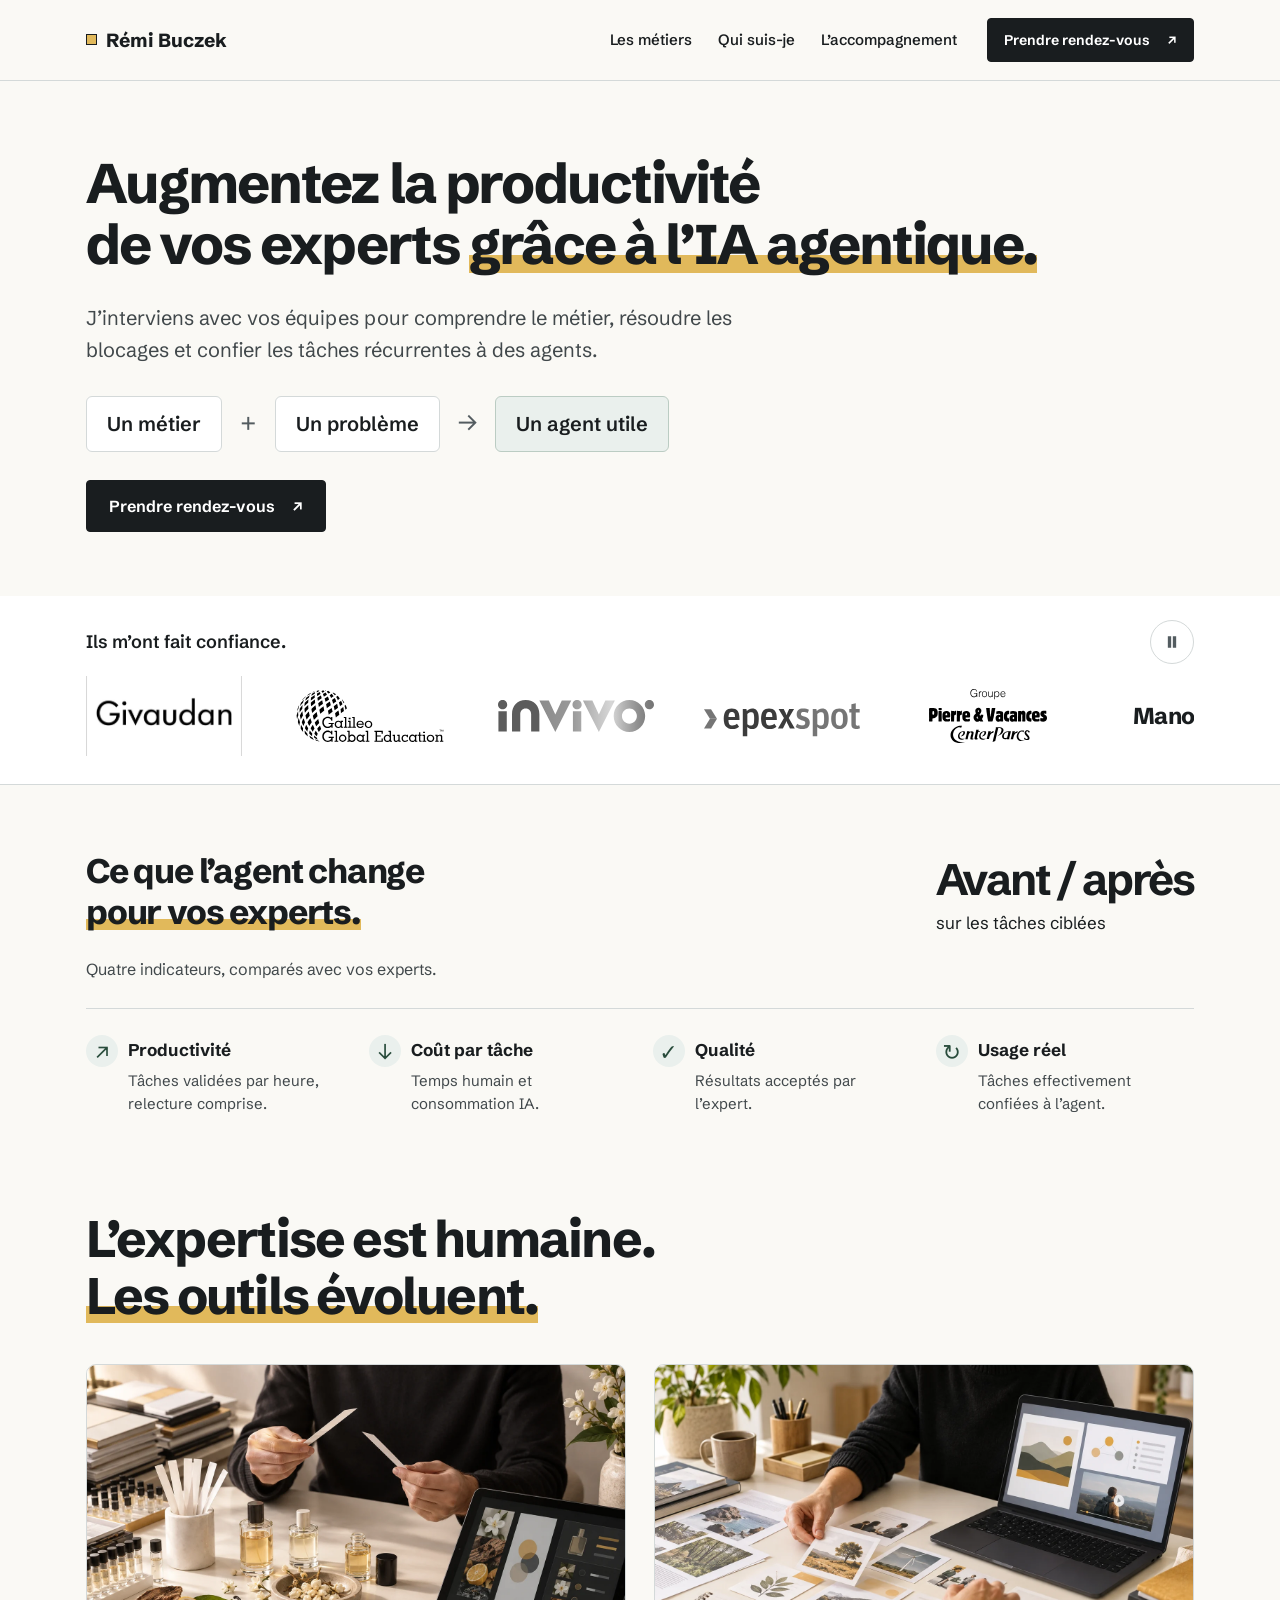
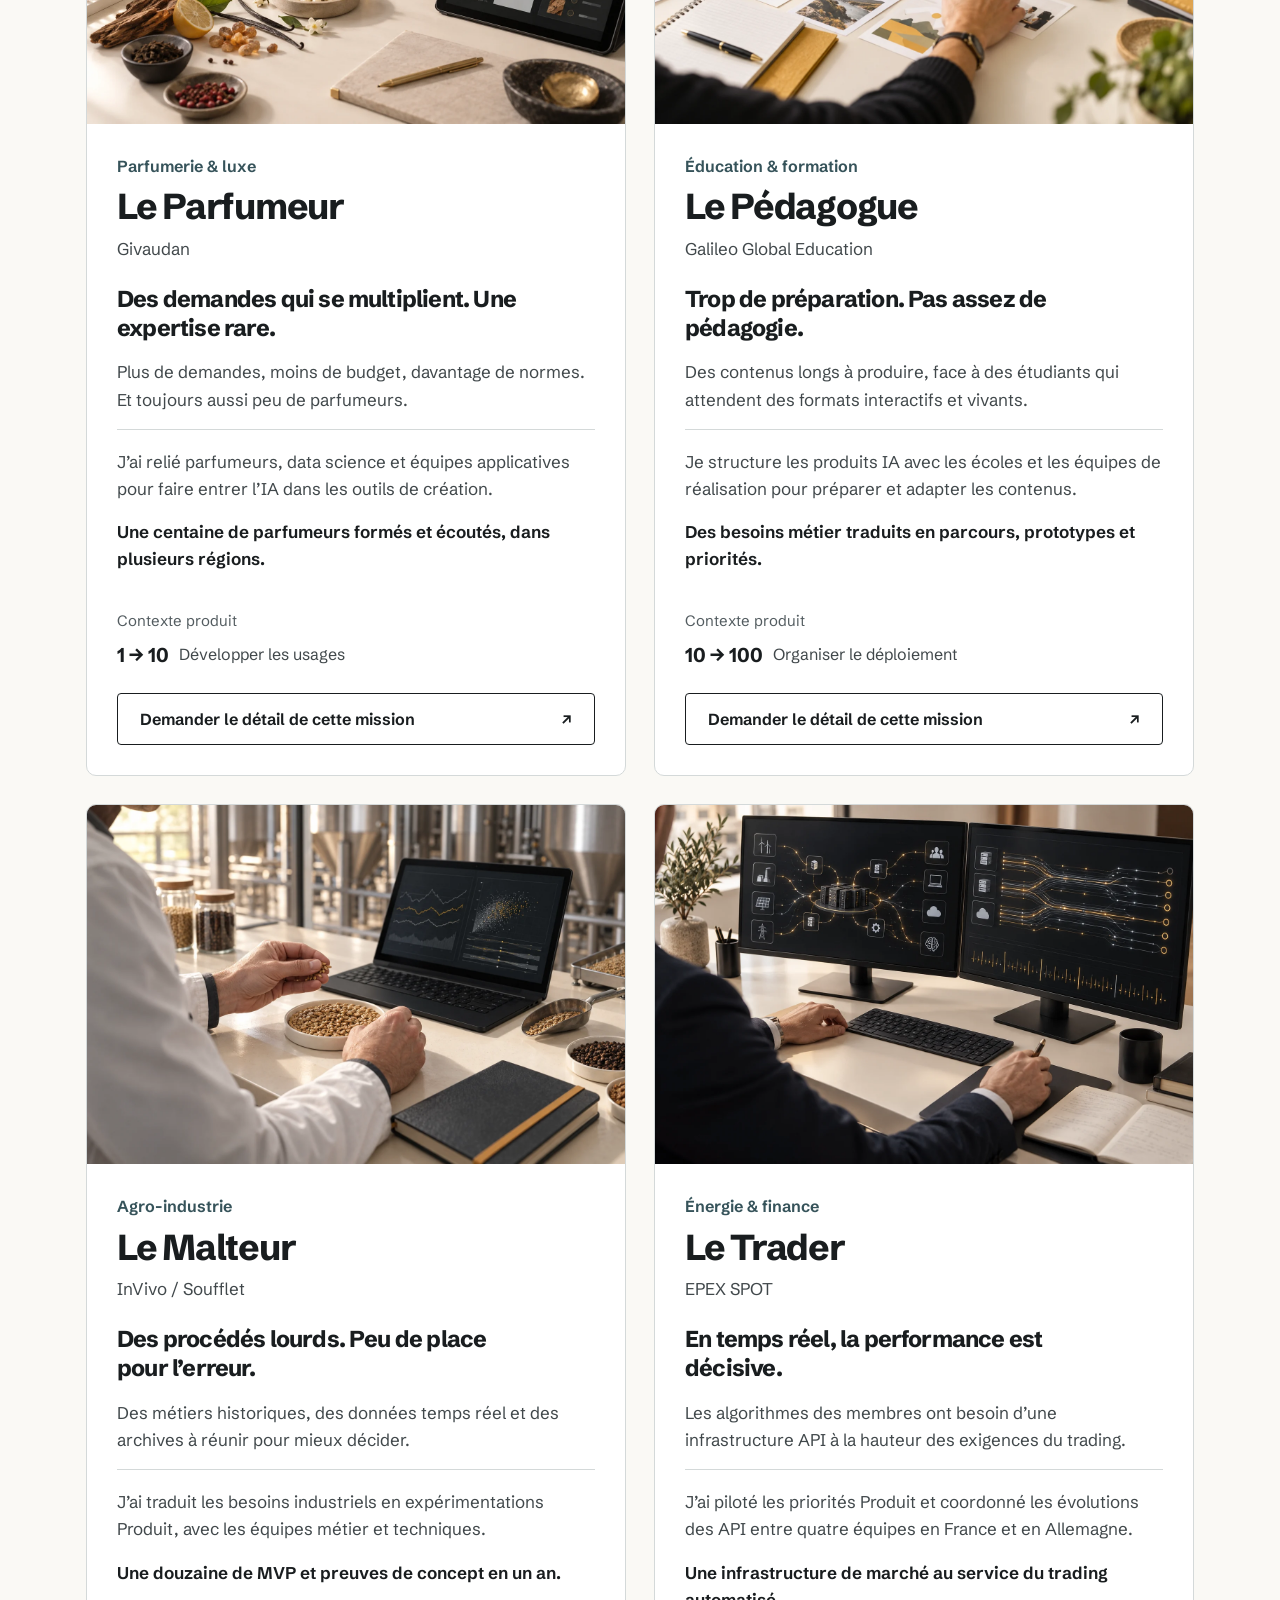
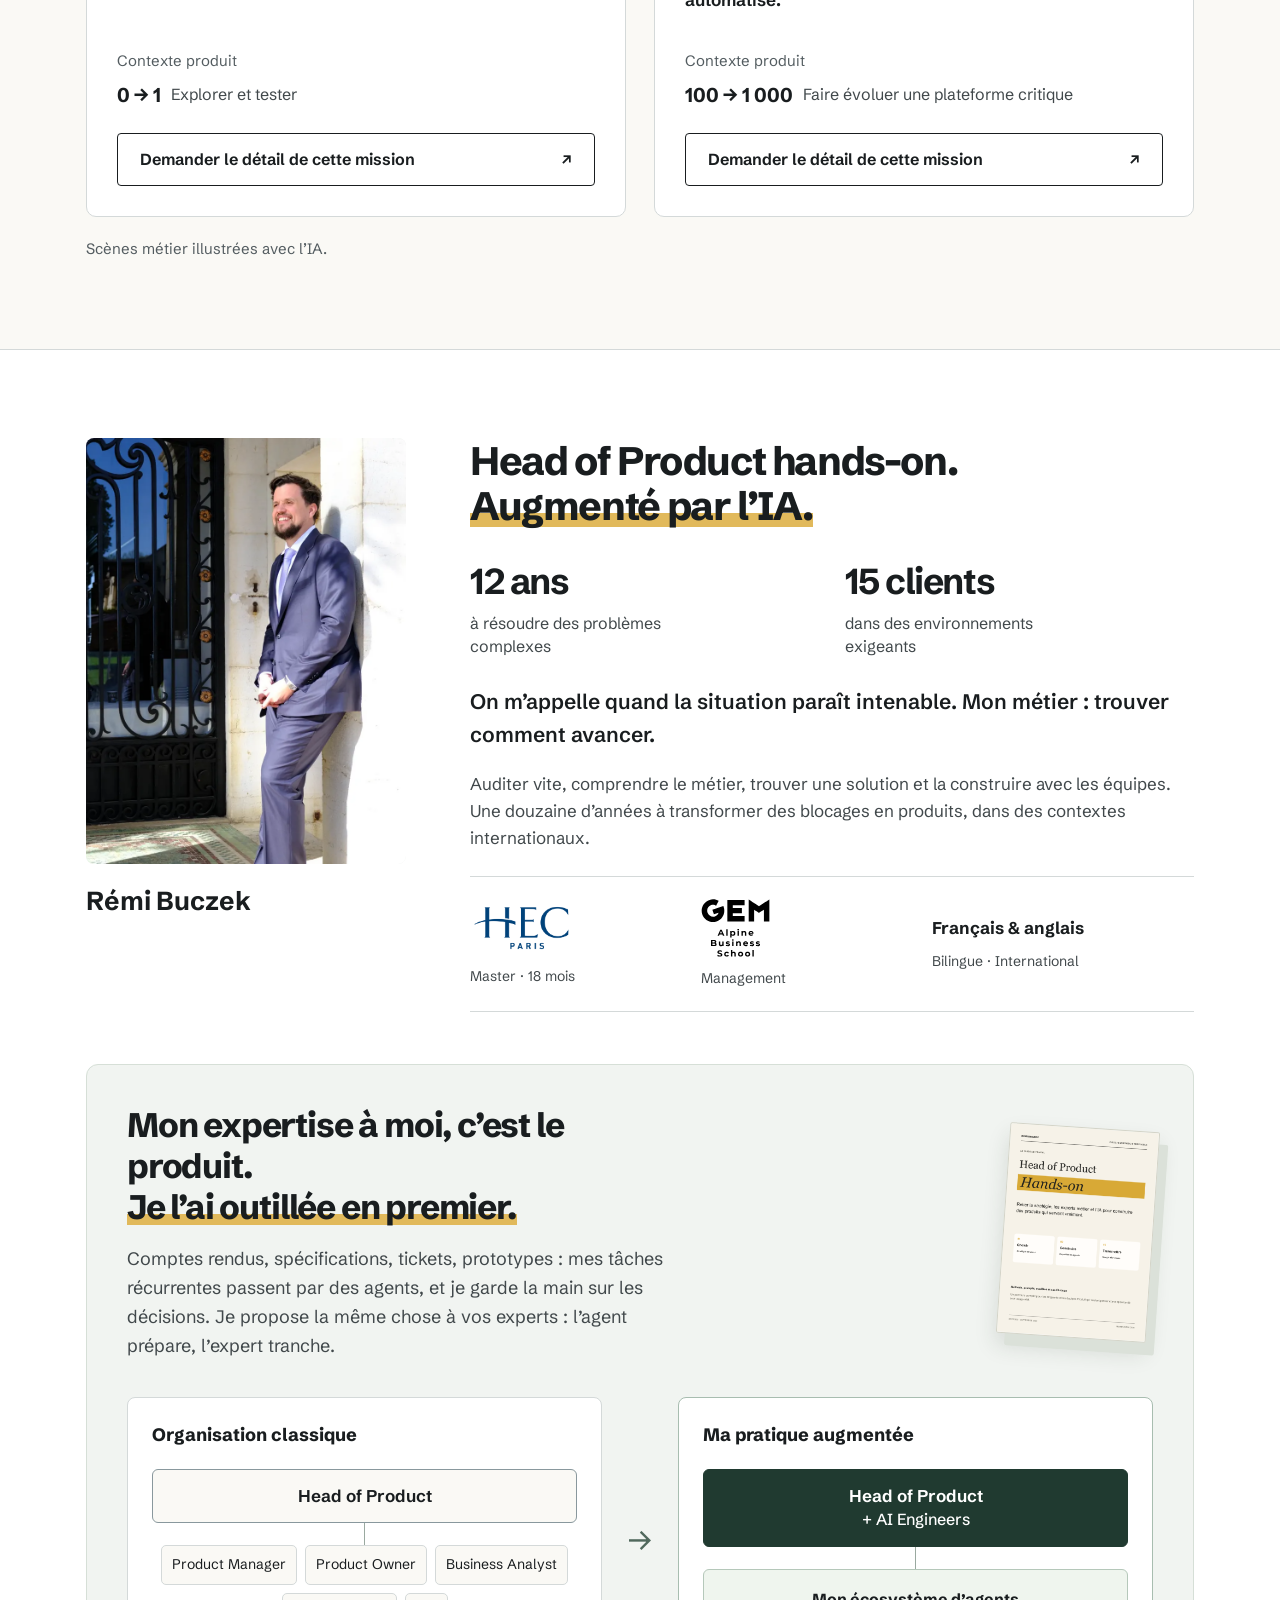
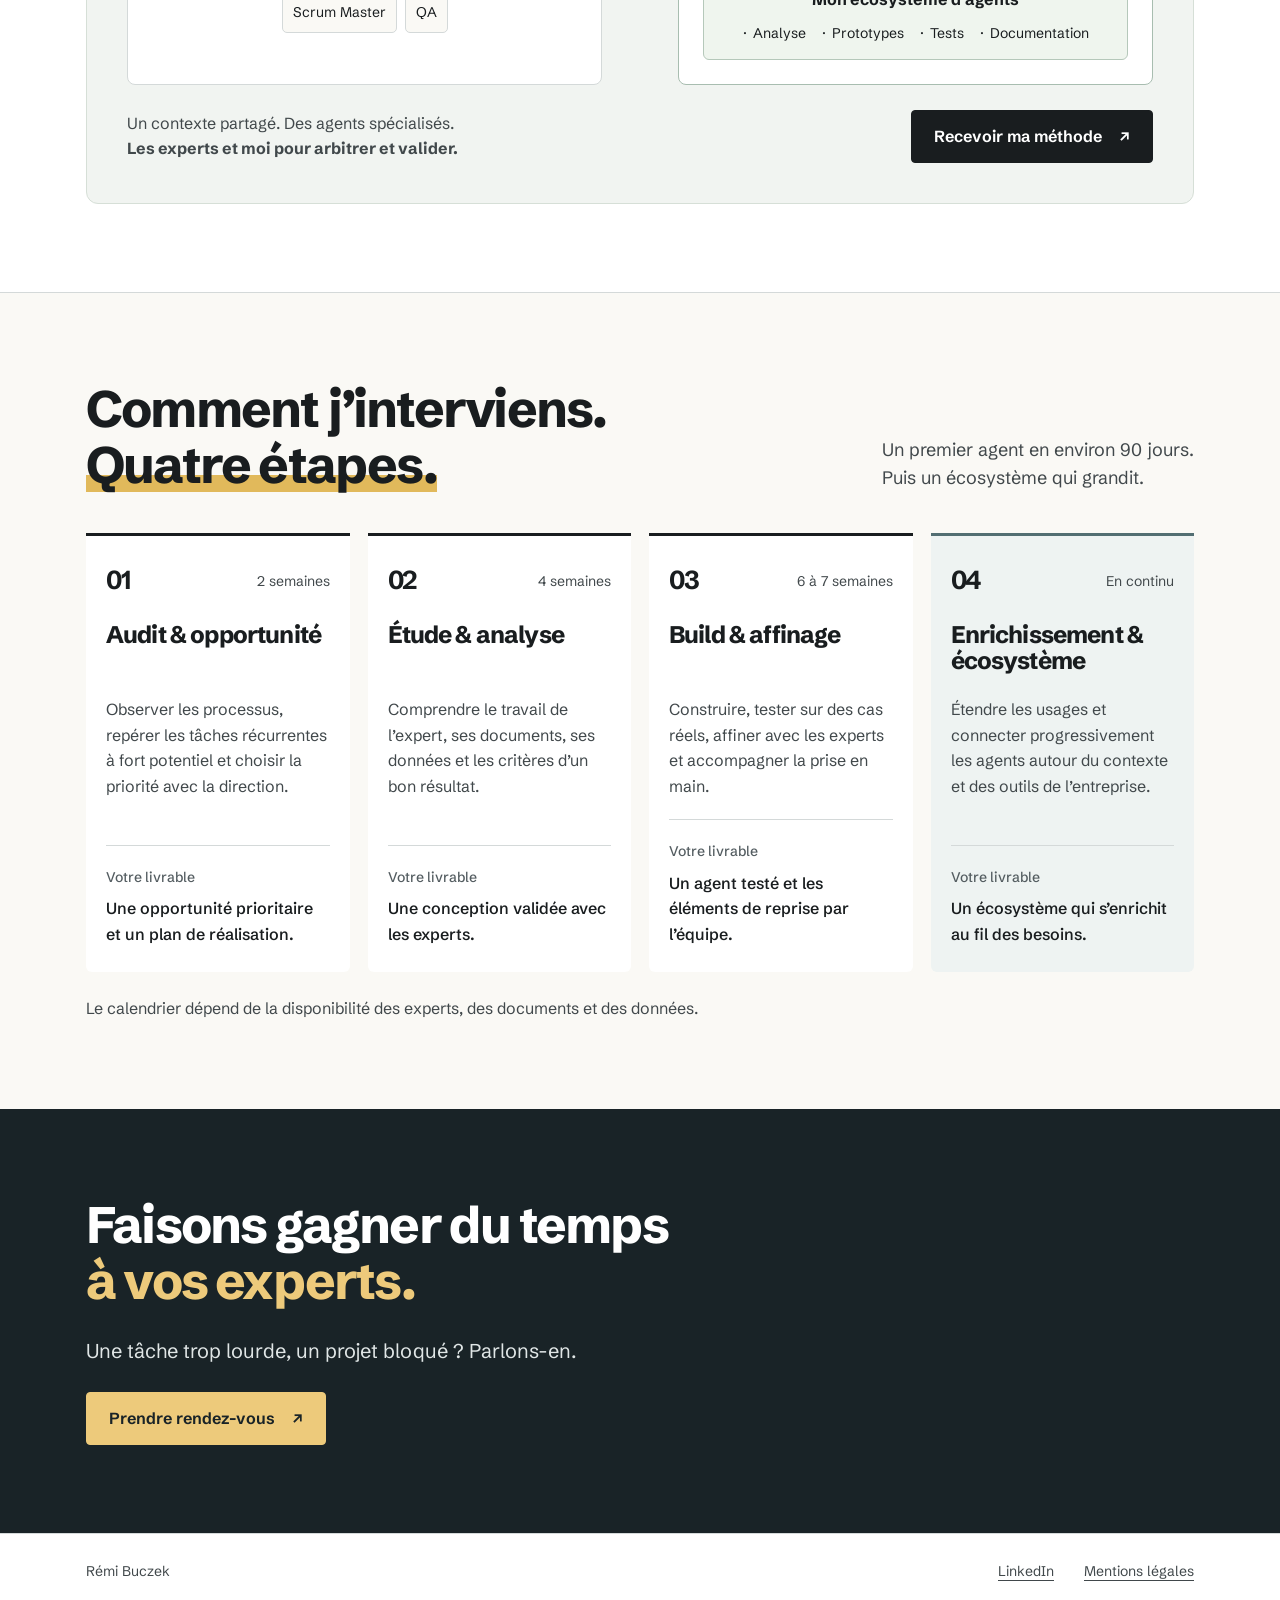
==== commit 2c082c0e: "Align the site with the updated profile: recurring tasks, product-first method, measured gains - Her" ====
--- a/index.html
+++ b/index.html
@@ -4,4 +4,4 @@
 <link rel="canonical" href="https://remibuczek.com/"><link rel="icon" type="image/svg+xml" href="favicon.svg"><link rel="apple-touch-icon" href="apple-touch-icon.png"><meta name="theme-color" content="#faf9f5">
 <meta property="og:type" content="website"><meta property="og:locale" content="fr_FR"><meta property="og:site_name" content="Rémi Buczek"><meta property="og:url" content="https://remibuczek.com/"><meta property="og:title" content="Productivité des experts &amp; IA agentique · Rémi Buczek"><meta property="og:description" content="Augmentez la productivité de vos experts grâce à l’IA agentique. Rémi Buczek transforme les problèmes métier en agents utiles."><meta property="og:image" content="https://remibuczek.com/assets/remi-portrait-800.jpg"><meta name="twitter:card" content="summary">
 <link rel="preconnect" href="https://fonts.googleapis.com"><link rel="preconnect" href="https://fonts.gstatic.com" crossorigin><link href="https://fonts.googleapis.com/css2?family=Schibsted+Grotesk:wght@400;500;600;700;800&amp;display=swap" rel="stylesheet"><link rel="stylesheet" href="assets/site.css?v=experts-v4"><script src="assets/site.js?v=experts-v4" defer></script>
-</head><body><a class="skip" href="#top">Aller au contenu</a><header class="site"><div class="wrap nav"><a class="brand" href="./" aria-label="Rémi Buczek — Accueil"><span aria-hidden="true"></span>Rémi Buczek</a><nav aria-label="Navigation principale"><a href="#etudes-de-cas">Les métiers</a><a href="#qui-suis-je">Qui suis-je</a><a href="#accompagnement">L’accompagnement</a></nav><a class="btn btn-primary" href="https://calendly.com/remibuczek/call" target="_blank" rel="noopener">Prendre rendez-vous<span aria-hidden="true">↗</span><span class="sr-only"> (nouvel onglet)</span></a></div></header><main id="top" tabindex="-1"><section class="hero"><div class="wrap"><h1>Augmentez la productivité <br>de vos experts <mark>grâce à l’IA agentique.</mark></h1><p class="hero-lede">J’interviens avec vos équipes pour comprendre le métier, résoudre les blocages et créer des agents utiles.</p><div class="expert-equation" role="img" aria-label="Un métier plus un problème donne un agent utile"><span>Un métier</span><b aria-hidden="true">+</b><span>Un problème</span><b aria-hidden="true">→</b><strong>Un agent utile</strong></div><div class="hero-actions"><a class="btn btn-primary" href="https://calendly.com/remibuczek/call" target="_blank" rel="noopener">Prendre rendez-vous<span aria-hidden="true">↗</span><span class="sr-only"> (nouvel onglet)</span></a></div></div></section><section class="references" aria-label="Références clients"><div class="wrap"><div class="reference-head"><p>Ils m’ont fait confiance.</p><button type="button" id="logos-toggle" aria-pressed="false" aria-label="Mettre les références en pause"><svg viewBox="0 0 24 24" width="20" height="20" aria-hidden="true"><path d="M8 5v14M16 5v14" fill="none" stroke="currentColor" stroke-width="2"/></svg></button></div><div class="logo-marquee" data-paused="false"><div class="logo-track"><ul class="logo-group"><li><img src="assets/logos/givaudan.jpg" alt="Givaudan" width="156" height="54" loading="lazy"></li><li><img src="assets/logos/galileo.svg" alt="Galileo Global Education" width="156" height="54" loading="lazy"></li><li><img src="assets/logos/invivo.svg" alt="InVivo / Soufflet" width="156" height="54" loading="lazy"></li><li><img src="assets/logos/epex.svg" alt="EPEX SPOT" width="156" height="54" loading="lazy"></li><li><img src="assets/logos/pvcp.svg" alt="Pierre &amp; Vacances Center Parcs" width="156" height="54" loading="lazy"></li><li><span class="brand-name">ManoMano</span></li><li><img src="assets/logos/lafourche.svg" alt="La Fourche" width="156" height="54" loading="lazy"></li></ul><ul class="logo-group" aria-hidden="true"><li><img src="assets/logos/givaudan.jpg" alt="Givaudan" width="156" height="54" loading="lazy"></li><li><img src="assets/logos/galileo.svg" alt="Galileo Global Education" width="156" height="54" loading="lazy"></li><li><img src="assets/logos/invivo.svg" alt="InVivo / Soufflet" width="156" height="54" loading="lazy"></li><li><img src="assets/logos/epex.svg" alt="EPEX SPOT" width="156" height="54" loading="lazy"></li><li><img src="assets/logos/pvcp.svg" alt="Pierre &amp; Vacances Center Parcs" width="156" height="54" loading="lazy"></li><li><span class="brand-name">ManoMano</span></li><li><img src="assets/logos/lafourche.svg" alt="La Fourche" width="156" height="54" loading="lazy"></li></ul></div></div></div></section><section class="value-block" id="indicateurs" aria-labelledby="value-title"><div class="wrap"><div class="value-heading"><h2 id="value-title">Du temps rendu aux experts.<br><mark>Des coûts réduits.</mark></h2><p class="productivity-target"><strong>+50 à +100 %</strong><span>de productivité visée</span></p></div><p class="target-note">Mon estimation du potentiel sur les tâches ciblées, à préciser au cadrage.</p><ul class="metric-grid"><li><span class="metric-icon" aria-hidden="true">↗</span><strong>Productivité</strong><span>Tâches validées par heure, relecture comprise.</span></li><li><span class="metric-icon" aria-hidden="true">↓</span><strong>Coût par tâche</strong><span>Temps humain et consommation IA.</span></li><li><span class="metric-icon" aria-hidden="true">✓</span><strong>Qualité</strong><span>Résultats acceptés par l’expert.</span></li><li><span class="metric-icon" aria-hidden="true">↻</span><strong>Usage réel</strong><span>Tâches effectivement confiées à l’agent.</span></li></ul></div></section><section class="section cases" id="etudes-de-cas"><span id="produits"></span><div class="wrap"><div class="section-heading"><h2>L’expertise est humaine.<br><mark>Les outils évoluent.</mark></h2></div><div class="case-grid"><article class="expert-card" id="expert-givaudan"><span class="case-anchor" id="givaudan"></span><img class="expert-image" src="assets/experts/parfumier-v1.webp" width="1536" height="1024" alt="Illustration IA : le parfumeur et ses outils métier" loading="lazy"><div class="case-body"><div class="case-heading"><div><p class="sector">Parfumerie & luxe</p><h3>Le Parfumeur</h3><p class="company">Givaudan</p></div></div><h4>Des demandes qui se multiplient. Une expertise rare.</h4><p>Plus de demandes, moins de budget, davantage de normes. Et toujours aussi peu de parfumeurs.</p><p class="intervention">J’ai relié parfumeurs, data science et équipes applicatives pour faire entrer l’IA dans les outils de création.</p><p class="case-proof">3 modules IA mis en production avec les équipes.</p><p class="maturity"><span>Contexte produit</span><strong>1 → 10</strong>Développer les usages</p><button class="btn btn-secondary" type="button" data-lead="givaudan" data-title="Le Parfumeur — Givaudan" data-description="Recevez le détail de la mission, des choix Produit et de mon intervention avec les équipes.">Explorer l’étude de cas<span aria-hidden="true">↗</span></button></div></article><article class="expert-card" id="expert-galileo"><span class="case-anchor" id="galileo"></span><img class="expert-image" src="assets/experts/pedagogue-v1.webp" width="1536" height="1024" alt="Illustration IA : le pédagogue et ses outils métier" loading="lazy"><div class="case-body"><div class="case-heading"><div><p class="sector">Éducation & formation</p><h3>Le Pédagogue</h3><p class="company">Galileo Global Education</p></div></div><h4>Trop de préparation. Pas assez de pédagogie.</h4><p>Des contenus longs à produire, face à des étudiants qui attendent des formats interactifs et vivants.</p><p class="intervention">Je structure les produits IA avec les écoles et les équipes de réalisation pour préparer et adapter les contenus.</p><p class="case-proof">Des besoins métier traduits en parcours, prototypes et priorités.</p><p class="maturity"><span>Contexte produit</span><strong>10 → 100</strong>Organiser le déploiement</p><button class="btn btn-secondary" type="button" data-lead="galileo" data-title="Le Pédagogue — Galileo Global Education" data-description="Recevez le détail de la mission, des choix Produit et de mon intervention avec les équipes.">Explorer l’étude de cas<span aria-hidden="true">↗</span></button></div></article><article class="expert-card" id="expert-invivo"><span class="case-anchor" id="invivo"></span><img class="expert-image" src="assets/experts/malteur-v1.webp" width="1536" height="1024" alt="Illustration IA : le malteur et ses outils métier" loading="lazy"><div class="case-body"><div class="case-heading"><div><p class="sector">Agro-industrie</p><h3>Le Malteur</h3><p class="company">InVivo / Soufflet</p></div></div><h4>Des procédés lourds. Peu de place pour l’erreur.</h4><p>Des métiers historiques, des données temps réel et des archives à réunir pour mieux décider.</p><p class="intervention">J’ai traduit les besoins industriels en expérimentations Produit, avec les équipes métier et techniques.</p><p class="case-proof">12 MVP et preuves de concept en un an.</p><p class="maturity"><span>Contexte produit</span><strong>0 → 1</strong>Explorer et tester</p><button class="btn btn-secondary" type="button" data-lead="invivo" data-title="Le Malteur — InVivo / Soufflet" data-description="Recevez le détail de la mission, des choix Produit et de mon intervention avec les équipes.">Explorer l’étude de cas<span aria-hidden="true">↗</span></button></div></article><article class="expert-card" id="expert-epex"><span class="case-anchor" id="epex"></span><img class="expert-image" src="assets/experts/trader-v1.webp" width="1536" height="1024" alt="Illustration IA : le trader et ses outils métier" loading="lazy"><div class="case-body"><div class="case-heading"><div><p class="sector">Énergie & finance</p><h3>Le Trader</h3><p class="company">EPEX SPOT</p></div></div><h4>En temps réel, la performance est décisive.</h4><p>Les algorithmes et bots IA ont besoin d’une infrastructure API à la hauteur des exigences du trading.</p><p class="intervention">J’ai piloté les priorités Produit et coordonné les évolutions des API entre quatre équipes en France et en Allemagne.</p><p class="case-proof">Une infrastructure de marché au service du trading automatisé.</p><p class="maturity"><span>Contexte produit</span><strong>100 → 1 000</strong>Faire évoluer une plateforme critique</p><button class="btn btn-secondary" type="button" data-lead="epex" data-title="Le Trader — EPEX SPOT" data-description="Recevez le détail de la mission, des choix Produit et de mon intervention avec les équipes.">Explorer l’étude de cas<span aria-hidden="true">↗</span></button></div></article></div><p class="image-note">Scènes métier illustrées avec l’IA.</p></div></section><section class="section bio" id="qui-suis-je"><span id="ressources"></span><span id="livres-blancs"></span><span id="head-product"></span><span id="kit"></span><span id="po"></span><span id="pm"></span><div class="wrap"><div class="bio-grid"><div class="bio-visual"><figure class="portrait"><picture><source type="image/webp" srcset="assets/remi-portrait-800.webp"><img src="assets/remi-portrait-800.jpg" alt="Rémi Buczek" width="800" height="1000" loading="lazy"></picture></figure><p class="portrait-caption">Rémi Buczek</p></div><div class="bio-copy"><h2>Head of Product hands-on.<br><mark>Augmenté par l’IA.</mark></h2><div class="experience"><p><strong>12 ans</strong>à résoudre des problèmes complexes</p><p><strong>15 clients</strong>dans des environnements exigeants</p></div><p class="bio-intro">On m’appelle quand la situation paraît intenable. Mon métier : trouver comment avancer.</p><p>Auditer vite, comprendre le métier, trouver une solution et la construire avec les équipes. Une douzaine d’années à transformer des blocages en produits, dans des contextes internationaux.</p><div class="credentials"><div><img src="assets/education/hec-paris.png" width="1280" height="671" alt="HEC Paris" loading="lazy"><span>Master · 18 mois</span></div><div><img src="assets/education/gem.svg" width="467" height="396" alt="Grenoble École de Management" loading="lazy"><span>Management</span></div><div><strong>Français &amp; anglais</strong><span>Bilingue · International</span></div></div></div></div><div class="practice" id="methode"><div class="practice-intro"><div><h3>Ma méthode :<br>démultiplier ma capacité de production.</h3><p>Je l’applique d’abord à moi. Je construis le contexte, orchestre les agents et garde la main sur les décisions.</p></div><img class="book-preview" src="assets/resources/head-product-hands-on-cover.png" alt="Couverture du guide Head of Product Hands-on de Rémi Buczek" width="993" height="1404" loading="lazy"></div><div class="operating-model" aria-label="Organisation Produit classique et ma pratique augmentée par l’IA"><div class="model-before"><h4>Organisation classique</h4><div class="human-node">Head of Product</div><div class="model-connector" aria-hidden="true"></div><ul class="role-nodes"><li>Product Manager</li><li>Product Owner</li><li>Business Analyst</li><li>Scrum Master</li><li>QA</li></ul></div><span class="model-arrow" aria-hidden="true">→</span><div class="model-after"><h4>Ma pratique augmentée</h4><div class="human-node">Head of Product <span>+ AI Engineers</span></div><div class="model-connector" aria-hidden="true"></div><div class="agent-factory"><strong>Mon écosystème d’agents</strong><ul><li>Analyse</li><li>Prototypes</li><li>Tests</li><li>Documentation</li></ul></div></div></div><div class="practice-bottom"><p>Un contexte partagé. Des agents spécialisés.<br><strong>Les experts et moi pour arbitrer et valider.</strong></p><button class="btn btn-primary" type="button" data-lead="methode" data-title="Head of Product hands-on" data-description="Comment je travaille avec les agents pour analyser, prototyper et produire. Recevez ma méthode et échangeons sur votre contexte.">Recevoir ma méthode<span aria-hidden="true">↗</span></button></div></div></div></section><section class="section method" id="accompagnement"><div class="wrap"><div class="section-heading"><h2>Comment j’interviens.<br><mark>Quatre étapes.</mark></h2><p class="section-lede">Un premier agent en environ 90 jours.<br>Puis un écosystème qui grandit.</p></div><ol class="steps"><li class="step"><div class="step-top"><span class="step-number">01</span><span class="duration">2 semaines</span></div><h3>Audit &amp; opportunité</h3><p>Observer les processus, repérer les tâches à fort potentiel et choisir la priorité avec la direction.</p><p class="step-output"><span>Votre livrable</span>Une opportunité prioritaire et un plan de réalisation.</p></li><li class="step"><div class="step-top"><span class="step-number">02</span><span class="duration">4 semaines</span></div><h3>Étude &amp; analyse</h3><p>Comprendre le travail de l’expert, ses documents, ses données et les critères d’un bon résultat.</p><p class="step-output"><span>Votre livrable</span>Une conception validée avec les experts.</p></li><li class="step"><div class="step-top"><span class="step-number">03</span><span class="duration">6 à 7 semaines</span></div><h3>Build &amp; affinage</h3><p>Construire, tester sur des cas réels, affiner avec les experts et accompagner la prise en main.</p><p class="step-output"><span>Votre livrable</span>Un agent testé et les éléments de reprise par l’équipe.</p></li><li class="step"><div class="step-top"><span class="step-number">04</span><span class="duration">En continu</span></div><h3>Enrichissement &amp; écosystème</h3><p>Étendre les usages et connecter progressivement les agents autour du contexte et des outils de l’entreprise.</p><p class="step-output"><span>Votre livrable</span>Un écosystème qui s’enrichit au fil des besoins.</p></li></ol><p class="schedule-note">Le calendrier dépend de la disponibilité des experts, des documents et des données.</p></div></section><section class="section contact" id="contact"><div class="wrap"><h2>Faisons gagner du temps<br><mark>à vos experts.</mark></h2><p>Une tâche trop lourde, un projet bloqué ? Parlons-en.</p><a class="btn btn-primary" href="https://calendly.com/remibuczek/call" target="_blank" rel="noopener">Prendre rendez-vous<span aria-hidden="true">↗</span><span class="sr-only"> (nouvel onglet)</span></a></div></section></main><footer><div class="wrap footer-inner"><span>Rémi Buczek</span><a href="https://www.linkedin.com/in/remibuczek" target="_blank" rel="noopener">LinkedIn<span class="sr-only"> (nouvel onglet)</span></a><a href="mentions-legales.html">Mentions légales</a></div></footer><dialog id="lead-dialog" aria-labelledby="lead-title" aria-describedby="lead-description"><button type="button" class="dialog-close" data-close-dialog aria-label="Fermer">×</button><p class="eyebrow">Un échange avec Rémi</p><h2 id="lead-title">Recevoir ma méthode</h2><p id="lead-description">Recevez ma méthode et échangeons sur votre contexte.</p><form id="lead-form"><input type="hidden" name="resource" value="methode"><div class="honeypot" aria-hidden="true"><label>Ne pas remplir<input name="_gotcha" tabindex="-1" autocomplete="off"></label></div><label for="lead-email">Votre email professionnel</label><input id="lead-email" type="email" name="email" autocomplete="email" placeholder="vous@entreprise.fr" required maxlength="254"><label for="lead-message">Votre besoin <span>(facultatif)</span></label><textarea id="lead-message" name="message" rows="3" maxlength="3000" placeholder="Le métier, le défi ou le projet qui vous amène…"></textarea><label class="consent"><input type="checkbox" name="consent" value="contact-request" required><span>J’accepte d’être recontacté au sujet de cette demande.</span></label><p class="form-note" id="lead-mode-note">Cette demande s’envoie depuis votre messagerie. Vous pourrez relire l’email avant de l’envoyer.</p><button class="btn btn-primary" id="lead-submit" type="submit">Ouvrir mon email</button><p id="lead-status" role="status" aria-live="polite"></p><p class="privacy-note">Aucune inscription à une newsletter. <a href="mentions-legales.html">Mentions légales</a></p></form></dialog><noscript><p class="wrap">Pour recevoir ma méthode ou une étude de cas : <a href="mailto:remibuczek@gmail.com">remibuczek@gmail.com</a>.</p></noscript></body></html>+</head><body><a class="skip" href="#top">Aller au contenu</a><header class="site"><div class="wrap nav"><a class="brand" href="./" aria-label="Rémi Buczek — Accueil"><span aria-hidden="true"></span>Rémi Buczek</a><nav aria-label="Navigation principale"><a href="#etudes-de-cas">Les métiers</a><a href="#qui-suis-je">Qui suis-je</a><a href="#accompagnement">L’accompagnement</a></nav><a class="btn btn-primary" href="https://calendly.com/remibuczek/call" target="_blank" rel="noopener">Prendre rendez-vous<span aria-hidden="true">↗</span><span class="sr-only"> (nouvel onglet)</span></a></div></header><main id="top" tabindex="-1"><section class="hero"><div class="wrap"><h1>Augmentez la productivité <br>de vos experts <mark>grâce à l’IA agentique.</mark></h1><p class="hero-lede">J’interviens avec vos équipes pour comprendre le métier, résoudre les blocages et confier les tâches récurrentes à des agents.</p><div class="expert-equation" role="img" aria-label="Un métier plus un problème donne un agent utile"><span>Un métier</span><b aria-hidden="true">+</b><span>Un problème</span><b aria-hidden="true">→</b><strong>Un agent utile</strong></div><div class="hero-actions"><a class="btn btn-primary" href="https://calendly.com/remibuczek/call" target="_blank" rel="noopener">Prendre rendez-vous<span aria-hidden="true">↗</span><span class="sr-only"> (nouvel onglet)</span></a></div></div></section><section class="references" aria-label="Références clients"><div class="wrap"><div class="reference-head"><p>Ils m’ont fait confiance.</p><button type="button" id="logos-toggle" aria-pressed="false" aria-label="Mettre les références en pause"><svg viewBox="0 0 24 24" width="20" height="20" aria-hidden="true"><path d="M8 5v14M16 5v14" fill="none" stroke="currentColor" stroke-width="2"/></svg></button></div><div class="logo-marquee" data-paused="false"><div class="logo-track"><ul class="logo-group"><li><img src="assets/logos/givaudan.jpg" alt="Givaudan" width="156" height="54" loading="lazy"></li><li><img src="assets/logos/galileo.svg" alt="Galileo Global Education" width="156" height="54" loading="lazy"></li><li><img src="assets/logos/invivo.svg" alt="InVivo / Soufflet" width="156" height="54" loading="lazy"></li><li><img src="assets/logos/epex.svg" alt="EPEX SPOT" width="156" height="54" loading="lazy"></li><li><img src="assets/logos/pvcp.svg" alt="Pierre &amp; Vacances Center Parcs" width="156" height="54" loading="lazy"></li><li><span class="brand-name">ManoMano</span></li><li><img src="assets/logos/lafourche.svg" alt="La Fourche" width="156" height="54" loading="lazy"></li></ul><ul class="logo-group" aria-hidden="true"><li><img src="assets/logos/givaudan.jpg" alt="Givaudan" width="156" height="54" loading="lazy"></li><li><img src="assets/logos/galileo.svg" alt="Galileo Global Education" width="156" height="54" loading="lazy"></li><li><img src="assets/logos/invivo.svg" alt="InVivo / Soufflet" width="156" height="54" loading="lazy"></li><li><img src="assets/logos/epex.svg" alt="EPEX SPOT" width="156" height="54" loading="lazy"></li><li><img src="assets/logos/pvcp.svg" alt="Pierre &amp; Vacances Center Parcs" width="156" height="54" loading="lazy"></li><li><span class="brand-name">ManoMano</span></li><li><img src="assets/logos/lafourche.svg" alt="La Fourche" width="156" height="54" loading="lazy"></li></ul></div></div></div></section><section class="value-block" id="indicateurs" aria-labelledby="value-title"><div class="wrap"><div class="value-heading"><h2 id="value-title">Ce que l’agent change<br><mark>pour vos experts.</mark></h2><p class="productivity-target"><strong>Avant / après</strong><span>sur les tâches ciblées</span></p></div><p class="target-note">Quatre indicateurs, comparés avec vos experts.</p><ul class="metric-grid"><li><span class="metric-icon" aria-hidden="true">↗</span><strong>Productivité</strong><span>Tâches validées par heure, relecture comprise.</span></li><li><span class="metric-icon" aria-hidden="true">↓</span><strong>Coût par tâche</strong><span>Temps humain et consommation IA.</span></li><li><span class="metric-icon" aria-hidden="true">✓</span><strong>Qualité</strong><span>Résultats acceptés par l’expert.</span></li><li><span class="metric-icon" aria-hidden="true">↻</span><strong>Usage réel</strong><span>Tâches effectivement confiées à l’agent.</span></li></ul></div></section><section class="section cases" id="etudes-de-cas"><span id="produits"></span><div class="wrap"><div class="section-heading"><h2>L’expertise est humaine.<br><mark>Les outils évoluent.</mark></h2></div><div class="case-grid"><article class="expert-card" id="expert-givaudan"><span class="case-anchor" id="givaudan"></span><img class="expert-image" src="assets/experts/parfumier-v1.webp" width="1536" height="1024" alt="Illustration IA : le parfumeur et ses outils métier" loading="lazy"><div class="case-body"><div class="case-heading"><div><p class="sector">Parfumerie & luxe</p><h3>Le Parfumeur</h3><p class="company">Givaudan</p></div></div><h4>Des demandes qui se multiplient. Une expertise rare.</h4><p>Plus de demandes, moins de budget, davantage de normes. Et toujours aussi peu de parfumeurs.</p><p class="intervention">J’ai relié parfumeurs, data science et équipes applicatives pour faire entrer l’IA dans les outils de création.</p><p class="case-proof">Une centaine de parfumeurs formés et écoutés, dans plusieurs régions.</p><p class="maturity"><span>Contexte produit</span><strong>1 → 10</strong>Développer les usages</p><button class="btn btn-secondary" type="button" data-lead="givaudan" data-title="Le Parfumeur — Givaudan" data-description="Écrivez-moi pour demander le contexte, les choix produit et ma contribution à cette mission.">Demander le détail de cette mission<span aria-hidden="true">↗</span></button></div></article><article class="expert-card" id="expert-galileo"><span class="case-anchor" id="galileo"></span><img class="expert-image" src="assets/experts/pedagogue-v1.webp" width="1536" height="1024" alt="Illustration IA : le pédagogue et ses outils métier" loading="lazy"><div class="case-body"><div class="case-heading"><div><p class="sector">Éducation & formation</p><h3>Le Pédagogue</h3><p class="company">Galileo Global Education</p></div></div><h4>Trop de préparation. Pas assez de pédagogie.</h4><p>Des contenus longs à produire, face à des étudiants qui attendent des formats interactifs et vivants.</p><p class="intervention">Je structure les produits IA avec les écoles et les équipes de réalisation pour préparer et adapter les contenus.</p><p class="case-proof">Des besoins métier traduits en parcours, prototypes et priorités.</p><p class="maturity"><span>Contexte produit</span><strong>10 → 100</strong>Organiser le déploiement</p><button class="btn btn-secondary" type="button" data-lead="galileo" data-title="Le Pédagogue — Galileo Global Education" data-description="Écrivez-moi pour demander le contexte, les choix produit et ma contribution à cette mission.">Demander le détail de cette mission<span aria-hidden="true">↗</span></button></div></article><article class="expert-card" id="expert-invivo"><span class="case-anchor" id="invivo"></span><img class="expert-image" src="assets/experts/malteur-v1.webp" width="1536" height="1024" alt="Illustration IA : le malteur et ses outils métier" loading="lazy"><div class="case-body"><div class="case-heading"><div><p class="sector">Agro-industrie</p><h3>Le Malteur</h3><p class="company">InVivo / Soufflet</p></div></div><h4>Des procédés lourds. Peu de place pour l’erreur.</h4><p>Des métiers historiques, des données temps réel et des archives à réunir pour mieux décider.</p><p class="intervention">J’ai traduit les besoins industriels en expérimentations Produit, avec les équipes métier et techniques.</p><p class="case-proof">Une douzaine de MVP et preuves de concept en un an.</p><p class="maturity"><span>Contexte produit</span><strong>0 → 1</strong>Explorer et tester</p><button class="btn btn-secondary" type="button" data-lead="invivo" data-title="Le Malteur — InVivo / Soufflet" data-description="Écrivez-moi pour demander le contexte, les choix produit et ma contribution à cette mission.">Demander le détail de cette mission<span aria-hidden="true">↗</span></button></div></article><article class="expert-card" id="expert-epex"><span class="case-anchor" id="epex"></span><img class="expert-image" src="assets/experts/trader-v1.webp" width="1536" height="1024" alt="Illustration IA : le trader et ses outils métier" loading="lazy"><div class="case-body"><div class="case-heading"><div><p class="sector">Énergie & finance</p><h3>Le Trader</h3><p class="company">EPEX SPOT</p></div></div><h4>En temps réel, la performance est décisive.</h4><p>Les algorithmes des membres ont besoin d’une infrastructure API à la hauteur des exigences du trading.</p><p class="intervention">J’ai piloté les priorités Produit et coordonné les évolutions des API entre quatre équipes en France et en Allemagne.</p><p class="case-proof">Une infrastructure de marché au service du trading automatisé.</p><p class="maturity"><span>Contexte produit</span><strong>100 → 1 000</strong>Faire évoluer une plateforme critique</p><button class="btn btn-secondary" type="button" data-lead="epex" data-title="Le Trader — EPEX SPOT" data-description="Écrivez-moi pour demander le contexte, les choix produit et ma contribution à cette mission.">Demander le détail de cette mission<span aria-hidden="true">↗</span></button></div></article></div><p class="image-note">Scènes métier illustrées avec l’IA.</p></div></section><section class="section bio" id="qui-suis-je"><span id="ressources"></span><span id="livres-blancs"></span><span id="head-product"></span><span id="kit"></span><span id="po"></span><span id="pm"></span><div class="wrap"><div class="bio-grid"><div class="bio-visual"><figure class="portrait"><picture><source type="image/webp" srcset="assets/remi-portrait-800.webp"><img src="assets/remi-portrait-800.jpg" alt="Rémi Buczek" width="800" height="1000" loading="lazy"></picture></figure><p class="portrait-caption">Rémi Buczek</p></div><div class="bio-copy"><h2>Head of Product hands-on.<br><mark>Augmenté par l’IA.</mark></h2><div class="experience"><p><strong>12 ans</strong>à résoudre des problèmes complexes</p><p><strong>15 clients</strong>dans des environnements exigeants</p></div><p class="bio-intro">On m’appelle quand la situation paraît intenable. Mon métier : trouver comment avancer.</p><p>Auditer vite, comprendre le métier, trouver une solution et la construire avec les équipes. Une douzaine d’années à transformer des blocages en produits, dans des contextes internationaux.</p><div class="credentials"><div><img src="assets/education/hec-paris.png" width="1280" height="671" alt="HEC Paris" loading="lazy"><span>Master · 18 mois</span></div><div><img src="assets/education/gem.svg" width="467" height="396" alt="Grenoble École de Management" loading="lazy"><span>Management</span></div><div><strong>Français &amp; anglais</strong><span>Bilingue · International</span></div></div></div></div><div class="practice" id="methode"><div class="practice-intro"><div><h3>Mon expertise à moi, c’est le produit.<br><mark>Je l’ai outillée en premier.</mark></h3><p>Comptes rendus, spécifications, tickets, prototypes : mes tâches récurrentes passent par des agents, et je garde la main sur les décisions. Je propose la même chose à vos experts : l’agent prépare, l’expert tranche.</p></div><img class="book-preview" src="assets/resources/head-product-hands-on-cover.png" alt="Couverture du guide Head of Product Hands-on de Rémi Buczek" width="993" height="1404" loading="lazy"></div><div class="operating-model" aria-label="Organisation Produit classique et ma pratique augmentée par l’IA"><div class="model-before"><h4>Organisation classique</h4><div class="human-node">Head of Product</div><div class="model-connector" aria-hidden="true"></div><ul class="role-nodes"><li>Product Manager</li><li>Product Owner</li><li>Business Analyst</li><li>Scrum Master</li><li>QA</li></ul></div><span class="model-arrow" aria-hidden="true">→</span><div class="model-after"><h4>Ma pratique augmentée</h4><div class="human-node">Head of Product <span>+ AI Engineers</span></div><div class="model-connector" aria-hidden="true"></div><div class="agent-factory"><strong>Mon écosystème d’agents</strong><ul><li>Analyse</li><li>Prototypes</li><li>Tests</li><li>Documentation</li></ul></div></div></div><div class="practice-bottom"><p>Un contexte partagé. Des agents spécialisés.<br><strong>Les experts et moi pour arbitrer et valider.</strong></p><button class="btn btn-primary" type="button" data-lead="methode" data-title="Head of Product hands-on" data-description="Comment je travaille avec les agents pour analyser, prototyper et produire. Recevez ma méthode et échangeons sur votre contexte.">Recevoir ma méthode<span aria-hidden="true">↗</span></button></div></div></div></section><section class="section method" id="accompagnement"><div class="wrap"><div class="section-heading"><h2>Comment j’interviens.<br><mark>Quatre étapes.</mark></h2><p class="section-lede">Un premier agent en environ 90 jours.<br>Puis un écosystème qui grandit.</p></div><ol class="steps"><li class="step"><div class="step-top"><span class="step-number">01</span><span class="duration">2 semaines</span></div><h3>Audit &amp; opportunité</h3><p>Observer les processus, repérer les tâches récurrentes à fort potentiel et choisir la priorité avec la direction.</p><p class="step-output"><span>Votre livrable</span>Une opportunité prioritaire et un plan de réalisation.</p></li><li class="step"><div class="step-top"><span class="step-number">02</span><span class="duration">4 semaines</span></div><h3>Étude &amp; analyse</h3><p>Comprendre le travail de l’expert, ses documents, ses données et les critères d’un bon résultat.</p><p class="step-output"><span>Votre livrable</span>Une conception validée avec les experts.</p></li><li class="step"><div class="step-top"><span class="step-number">03</span><span class="duration">6 à 7 semaines</span></div><h3>Build &amp; affinage</h3><p>Construire, tester sur des cas réels, affiner avec les experts et accompagner la prise en main.</p><p class="step-output"><span>Votre livrable</span>Un agent testé et les éléments de reprise par l’équipe.</p></li><li class="step"><div class="step-top"><span class="step-number">04</span><span class="duration">En continu</span></div><h3>Enrichissement &amp; écosystème</h3><p>Étendre les usages et connecter progressivement les agents autour du contexte et des outils de l’entreprise.</p><p class="step-output"><span>Votre livrable</span>Un écosystème qui s’enrichit au fil des besoins.</p></li></ol><p class="schedule-note">Le calendrier dépend de la disponibilité des experts, des documents et des données.</p></div></section><section class="section contact" id="contact"><div class="wrap"><h2>Faisons gagner du temps<br><mark>à vos experts.</mark></h2><p>Une tâche trop lourde, un projet bloqué ? Parlons-en.</p><a class="btn btn-primary" href="https://calendly.com/remibuczek/call" target="_blank" rel="noopener">Prendre rendez-vous<span aria-hidden="true">↗</span><span class="sr-only"> (nouvel onglet)</span></a></div></section></main><footer><div class="wrap footer-inner"><span>Rémi Buczek</span><a href="https://www.linkedin.com/in/remibuczek" target="_blank" rel="noopener">LinkedIn<span class="sr-only"> (nouvel onglet)</span></a><a href="mentions-legales.html">Mentions légales</a></div></footer><dialog id="lead-dialog" aria-labelledby="lead-title" aria-describedby="lead-description"><button type="button" class="dialog-close" data-close-dialog aria-label="Fermer">×</button><p class="eyebrow">Un échange avec Rémi</p><h2 id="lead-title">Recevoir ma méthode</h2><p id="lead-description">Recevez ma méthode et échangeons sur votre contexte.</p><form id="lead-form"><input type="hidden" name="resource" value="methode"><div class="honeypot" aria-hidden="true"><label>Ne pas remplir<input name="_gotcha" tabindex="-1" autocomplete="off"></label></div><label for="lead-email">Votre email professionnel</label><input id="lead-email" type="email" name="email" autocomplete="email" placeholder="vous@entreprise.fr" required maxlength="254"><label for="lead-message">Votre besoin <span>(facultatif)</span></label><textarea id="lead-message" name="message" rows="3" maxlength="3000" placeholder="Le métier, le défi ou le projet qui vous amène…"></textarea><label class="consent"><input type="checkbox" name="consent" value="contact-request" required><span>J’accepte d’être recontacté au sujet de cette demande.</span></label><p class="form-note" id="lead-mode-note">Cette demande s’envoie depuis votre messagerie. Vous pourrez relire l’email avant de l’envoyer.</p><button class="btn btn-primary" id="lead-submit" type="submit">Ouvrir mon email</button><p id="lead-status" role="status" aria-live="polite"></p><p class="privacy-note">Aucune inscription à une newsletter. <a href="mentions-legales.html">Mentions légales</a></p></form></dialog><noscript><p class="wrap">Pour recevoir ma méthode ou une étude de cas : <a href="mailto:remibuczek@gmail.com">remibuczek@gmail.com</a>.</p></noscript></body></html>
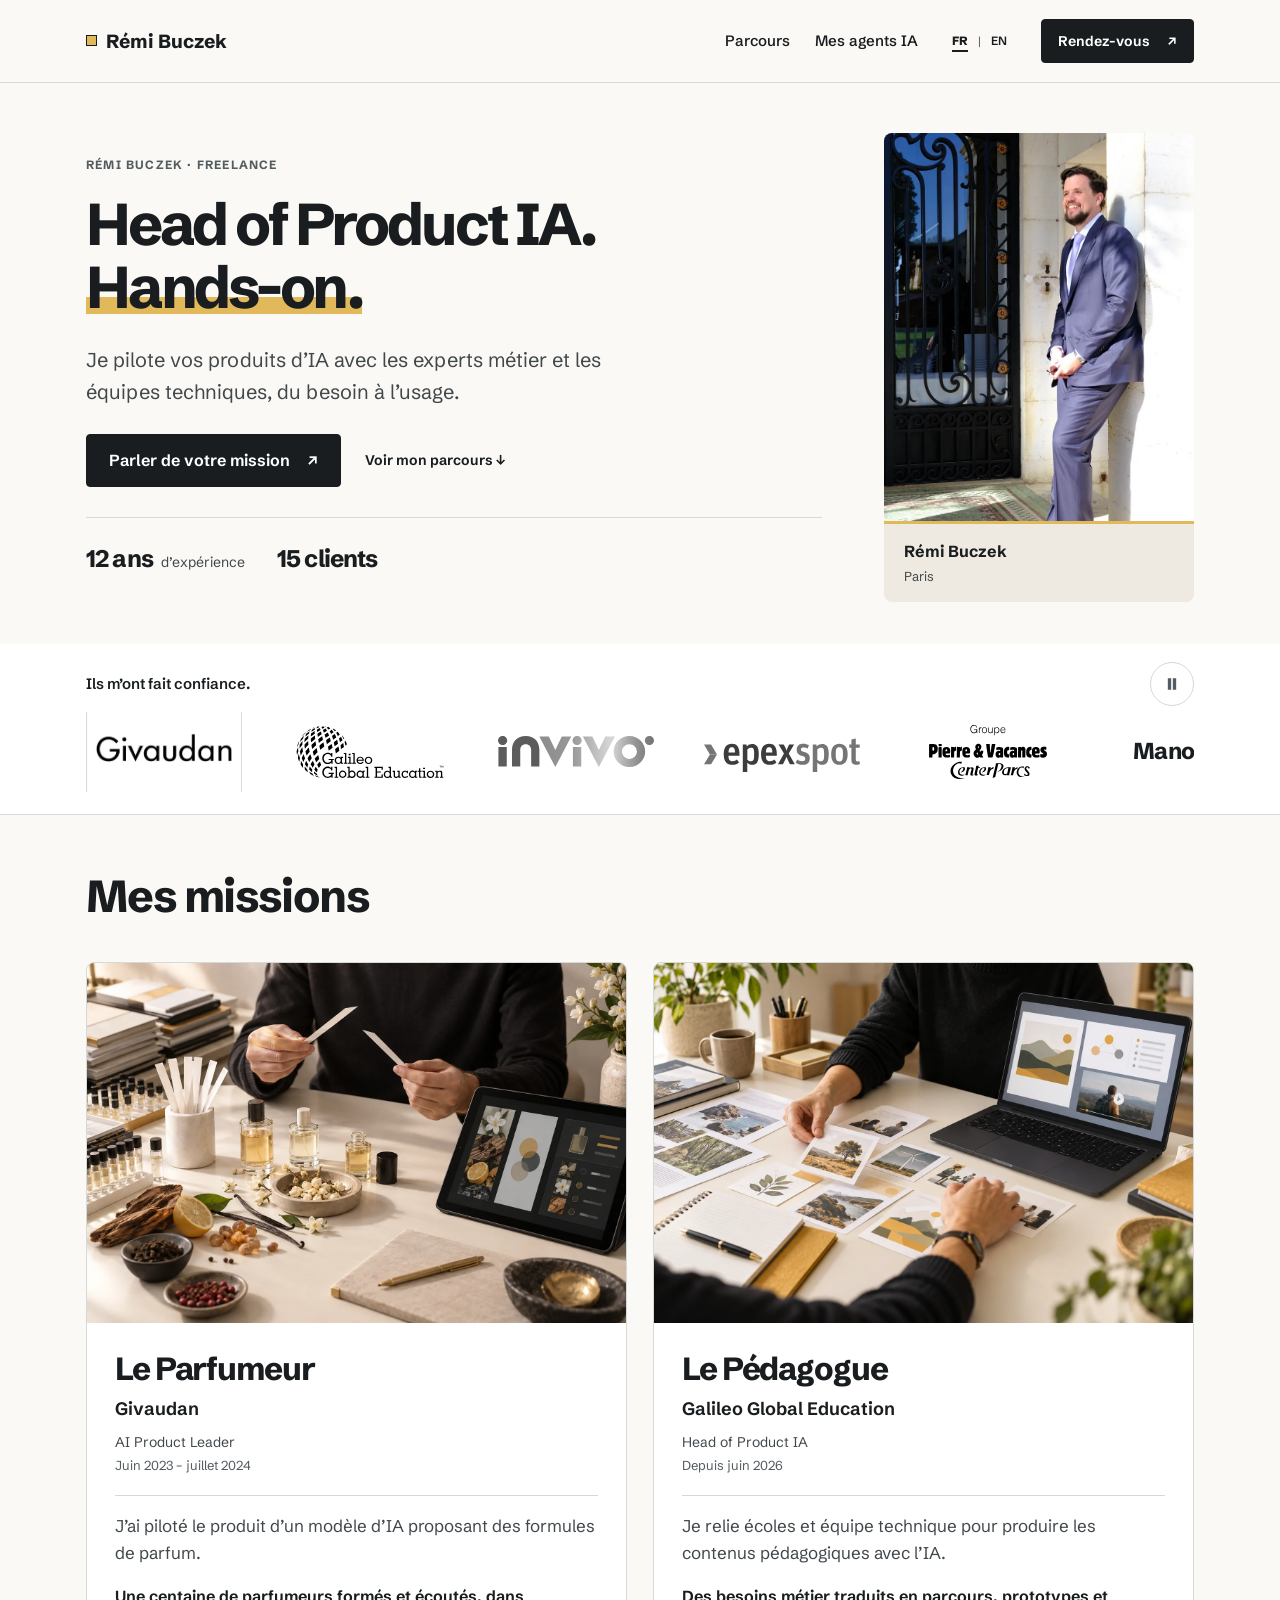
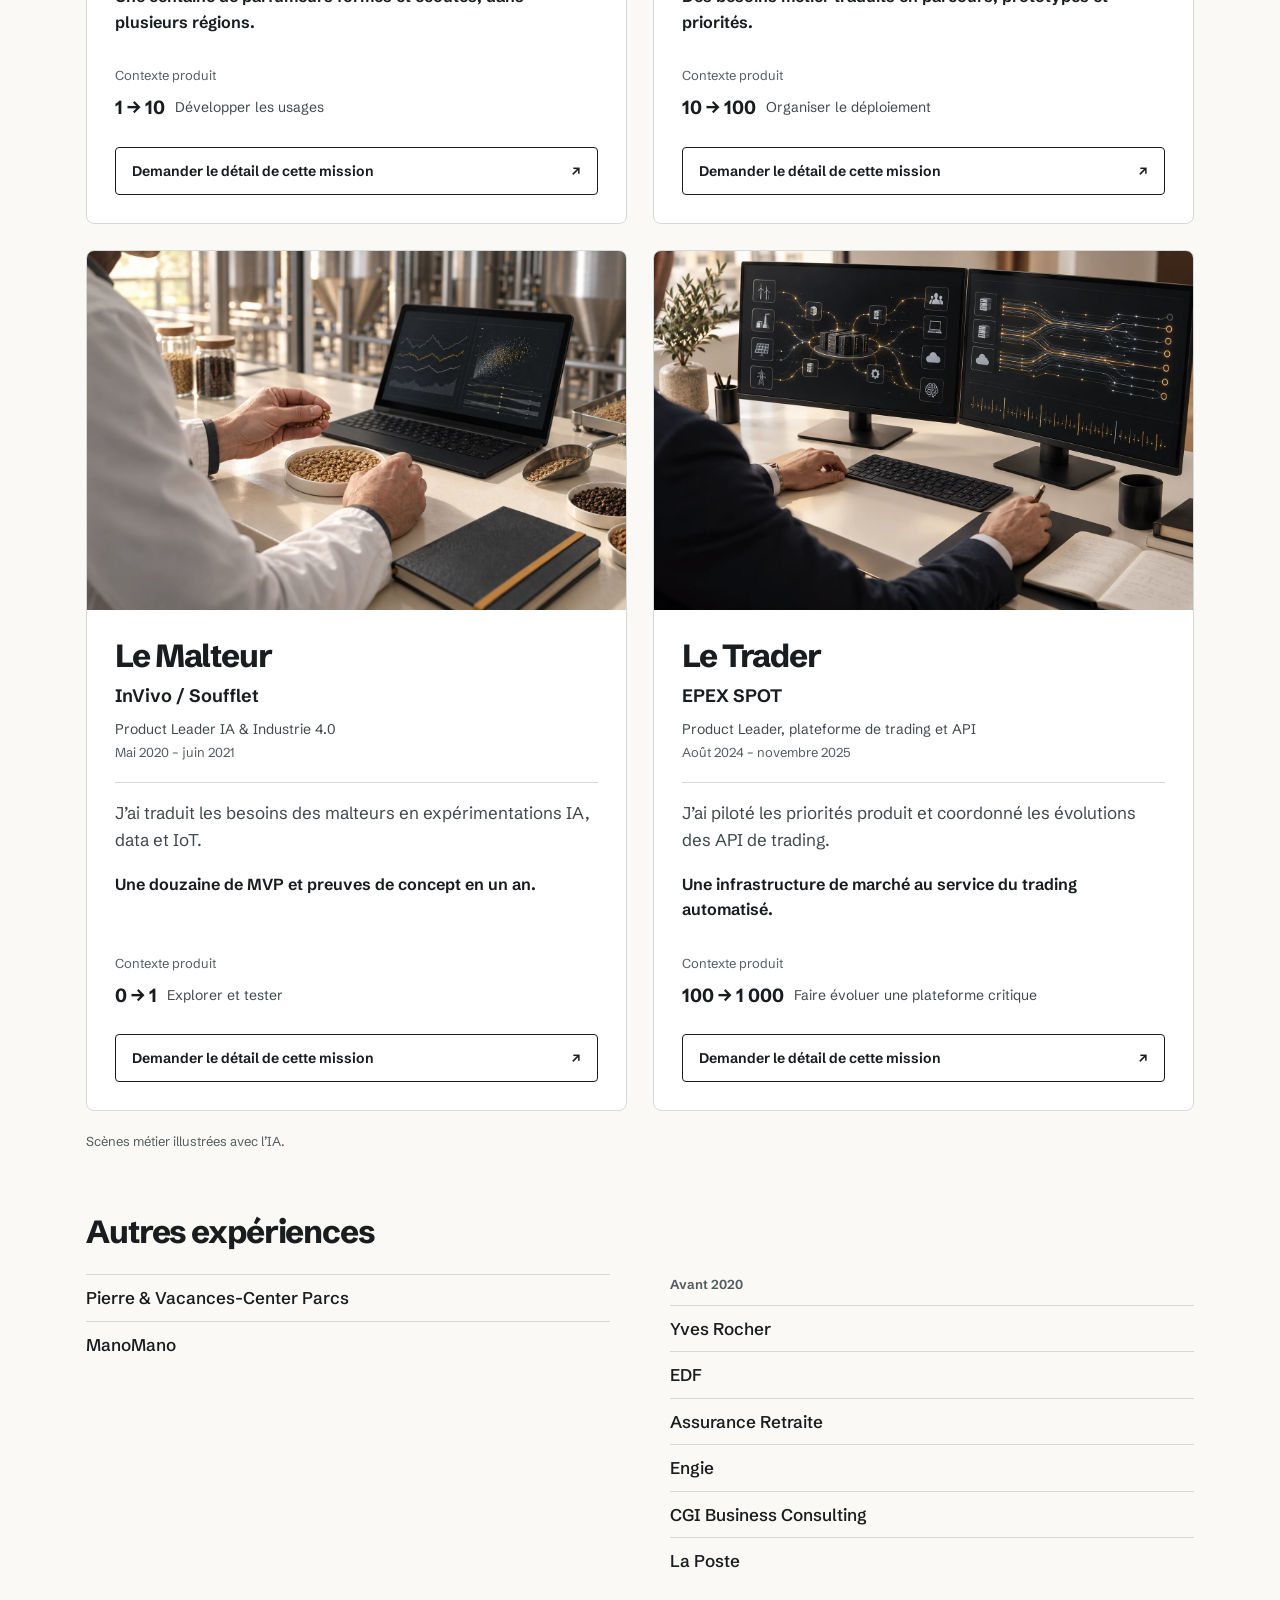
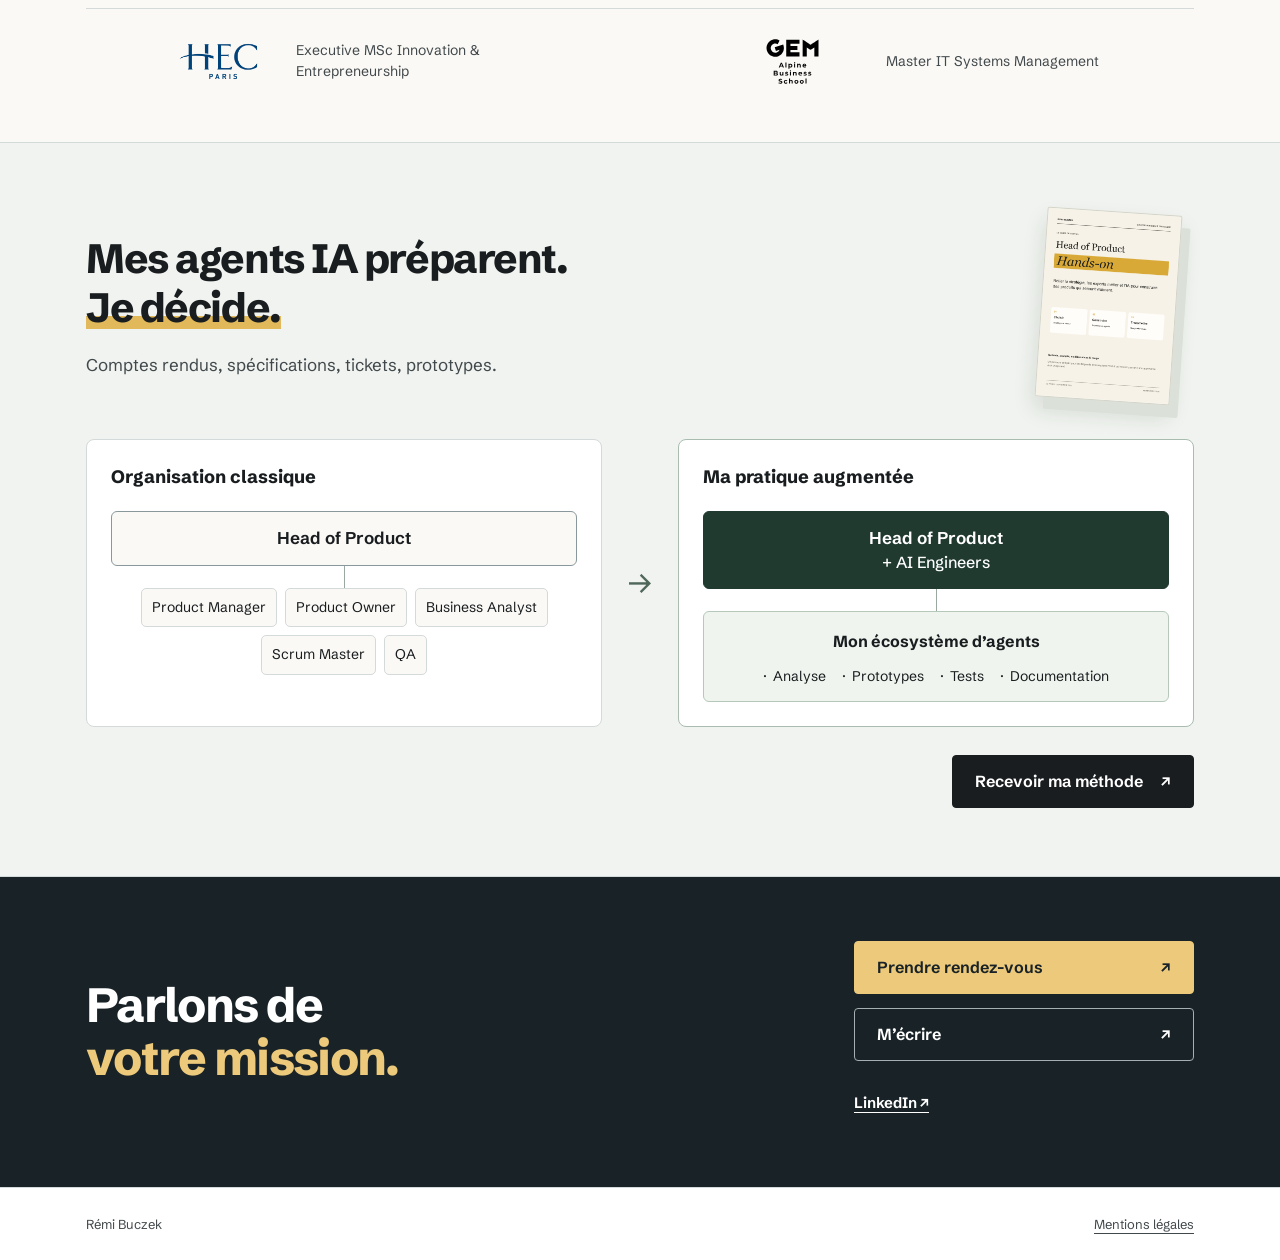
==== commit 6b005d99: "Refocus the site on Rémi as Head of Product AI, add an English homepage - Homepage: role, client log" ====
--- a/index.html
+++ b/index.html
@@ -1,7 +1,28 @@
 <!doctype html>
-<html lang="fr"><head><meta charset="utf-8"><meta name="viewport" content="width=device-width, initial-scale=1">
-<title>Productivité des experts &amp; IA agentique · Rémi Buczek</title><meta name="description" content="Augmentez la productivité de vos experts grâce à l’IA agentique. Rémi Buczek transforme les problèmes métier en agents utiles.">
-<link rel="canonical" href="https://remibuczek.com/"><link rel="icon" type="image/svg+xml" href="favicon.svg"><link rel="apple-touch-icon" href="apple-touch-icon.png"><meta name="theme-color" content="#faf9f5">
-<meta property="og:type" content="website"><meta property="og:locale" content="fr_FR"><meta property="og:site_name" content="Rémi Buczek"><meta property="og:url" content="https://remibuczek.com/"><meta property="og:title" content="Productivité des experts &amp; IA agentique · Rémi Buczek"><meta property="og:description" content="Augmentez la productivité de vos experts grâce à l’IA agentique. Rémi Buczek transforme les problèmes métier en agents utiles."><meta property="og:image" content="https://remibuczek.com/assets/remi-portrait-800.jpg"><meta name="twitter:card" content="summary">
-<link rel="preconnect" href="https://fonts.googleapis.com"><link rel="preconnect" href="https://fonts.gstatic.com" crossorigin><link href="https://fonts.googleapis.com/css2?family=Schibsted+Grotesk:wght@400;500;600;700;800&amp;display=swap" rel="stylesheet"><link rel="stylesheet" href="assets/site.css?v=experts-v4"><script src="assets/site.js?v=experts-v4" defer></script>
-</head><body><a class="skip" href="#top">Aller au contenu</a><header class="site"><div class="wrap nav"><a class="brand" href="./" aria-label="Rémi Buczek — Accueil"><span aria-hidden="true"></span>Rémi Buczek</a><nav aria-label="Navigation principale"><a href="#etudes-de-cas">Les métiers</a><a href="#qui-suis-je">Qui suis-je</a><a href="#accompagnement">L’accompagnement</a></nav><a class="btn btn-primary" href="https://calendly.com/remibuczek/call" target="_blank" rel="noopener">Prendre rendez-vous<span aria-hidden="true">↗</span><span class="sr-only"> (nouvel onglet)</span></a></div></header><main id="top" tabindex="-1"><section class="hero"><div class="wrap"><h1>Augmentez la productivité <br>de vos experts <mark>grâce à l’IA agentique.</mark></h1><p class="hero-lede">J’interviens avec vos équipes pour comprendre le métier, résoudre les blocages et confier les tâches récurrentes à des agents.</p><div class="expert-equation" role="img" aria-label="Un métier plus un problème donne un agent utile"><span>Un métier</span><b aria-hidden="true">+</b><span>Un problème</span><b aria-hidden="true">→</b><strong>Un agent utile</strong></div><div class="hero-actions"><a class="btn btn-primary" href="https://calendly.com/remibuczek/call" target="_blank" rel="noopener">Prendre rendez-vous<span aria-hidden="true">↗</span><span class="sr-only"> (nouvel onglet)</span></a></div></div></section><section class="references" aria-label="Références clients"><div class="wrap"><div class="reference-head"><p>Ils m’ont fait confiance.</p><button type="button" id="logos-toggle" aria-pressed="false" aria-label="Mettre les références en pause"><svg viewBox="0 0 24 24" width="20" height="20" aria-hidden="true"><path d="M8 5v14M16 5v14" fill="none" stroke="currentColor" stroke-width="2"/></svg></button></div><div class="logo-marquee" data-paused="false"><div class="logo-track"><ul class="logo-group"><li><img src="assets/logos/givaudan.jpg" alt="Givaudan" width="156" height="54" loading="lazy"></li><li><img src="assets/logos/galileo.svg" alt="Galileo Global Education" width="156" height="54" loading="lazy"></li><li><img src="assets/logos/invivo.svg" alt="InVivo / Soufflet" width="156" height="54" loading="lazy"></li><li><img src="assets/logos/epex.svg" alt="EPEX SPOT" width="156" height="54" loading="lazy"></li><li><img src="assets/logos/pvcp.svg" alt="Pierre &amp; Vacances Center Parcs" width="156" height="54" loading="lazy"></li><li><span class="brand-name">ManoMano</span></li><li><img src="assets/logos/lafourche.svg" alt="La Fourche" width="156" height="54" loading="lazy"></li></ul><ul class="logo-group" aria-hidden="true"><li><img src="assets/logos/givaudan.jpg" alt="Givaudan" width="156" height="54" loading="lazy"></li><li><img src="assets/logos/galileo.svg" alt="Galileo Global Education" width="156" height="54" loading="lazy"></li><li><img src="assets/logos/invivo.svg" alt="InVivo / Soufflet" width="156" height="54" loading="lazy"></li><li><img src="assets/logos/epex.svg" alt="EPEX SPOT" width="156" height="54" loading="lazy"></li><li><img src="assets/logos/pvcp.svg" alt="Pierre &amp; Vacances Center Parcs" width="156" height="54" loading="lazy"></li><li><span class="brand-name">ManoMano</span></li><li><img src="assets/logos/lafourche.svg" alt="La Fourche" width="156" height="54" loading="lazy"></li></ul></div></div></div></section><section class="value-block" id="indicateurs" aria-labelledby="value-title"><div class="wrap"><div class="value-heading"><h2 id="value-title">Ce que l’agent change<br><mark>pour vos experts.</mark></h2><p class="productivity-target"><strong>Avant / après</strong><span>sur les tâches ciblées</span></p></div><p class="target-note">Quatre indicateurs, comparés avec vos experts.</p><ul class="metric-grid"><li><span class="metric-icon" aria-hidden="true">↗</span><strong>Productivité</strong><span>Tâches validées par heure, relecture comprise.</span></li><li><span class="metric-icon" aria-hidden="true">↓</span><strong>Coût par tâche</strong><span>Temps humain et consommation IA.</span></li><li><span class="metric-icon" aria-hidden="true">✓</span><strong>Qualité</strong><span>Résultats acceptés par l’expert.</span></li><li><span class="metric-icon" aria-hidden="true">↻</span><strong>Usage réel</strong><span>Tâches effectivement confiées à l’agent.</span></li></ul></div></section><section class="section cases" id="etudes-de-cas"><span id="produits"></span><div class="wrap"><div class="section-heading"><h2>L’expertise est humaine.<br><mark>Les outils évoluent.</mark></h2></div><div class="case-grid"><article class="expert-card" id="expert-givaudan"><span class="case-anchor" id="givaudan"></span><img class="expert-image" src="assets/experts/parfumier-v1.webp" width="1536" height="1024" alt="Illustration IA : le parfumeur et ses outils métier" loading="lazy"><div class="case-body"><div class="case-heading"><div><p class="sector">Parfumerie & luxe</p><h3>Le Parfumeur</h3><p class="company">Givaudan</p></div></div><h4>Des demandes qui se multiplient. Une expertise rare.</h4><p>Plus de demandes, moins de budget, davantage de normes. Et toujours aussi peu de parfumeurs.</p><p class="intervention">J’ai relié parfumeurs, data science et équipes applicatives pour faire entrer l’IA dans les outils de création.</p><p class="case-proof">Une centaine de parfumeurs formés et écoutés, dans plusieurs régions.</p><p class="maturity"><span>Contexte produit</span><strong>1 → 10</strong>Développer les usages</p><button class="btn btn-secondary" type="button" data-lead="givaudan" data-title="Le Parfumeur — Givaudan" data-description="Écrivez-moi pour demander le contexte, les choix produit et ma contribution à cette mission.">Demander le détail de cette mission<span aria-hidden="true">↗</span></button></div></article><article class="expert-card" id="expert-galileo"><span class="case-anchor" id="galileo"></span><img class="expert-image" src="assets/experts/pedagogue-v1.webp" width="1536" height="1024" alt="Illustration IA : le pédagogue et ses outils métier" loading="lazy"><div class="case-body"><div class="case-heading"><div><p class="sector">Éducation & formation</p><h3>Le Pédagogue</h3><p class="company">Galileo Global Education</p></div></div><h4>Trop de préparation. Pas assez de pédagogie.</h4><p>Des contenus longs à produire, face à des étudiants qui attendent des formats interactifs et vivants.</p><p class="intervention">Je structure les produits IA avec les écoles et les équipes de réalisation pour préparer et adapter les contenus.</p><p class="case-proof">Des besoins métier traduits en parcours, prototypes et priorités.</p><p class="maturity"><span>Contexte produit</span><strong>10 → 100</strong>Organiser le déploiement</p><button class="btn btn-secondary" type="button" data-lead="galileo" data-title="Le Pédagogue — Galileo Global Education" data-description="Écrivez-moi pour demander le contexte, les choix produit et ma contribution à cette mission.">Demander le détail de cette mission<span aria-hidden="true">↗</span></button></div></article><article class="expert-card" id="expert-invivo"><span class="case-anchor" id="invivo"></span><img class="expert-image" src="assets/experts/malteur-v1.webp" width="1536" height="1024" alt="Illustration IA : le malteur et ses outils métier" loading="lazy"><div class="case-body"><div class="case-heading"><div><p class="sector">Agro-industrie</p><h3>Le Malteur</h3><p class="company">InVivo / Soufflet</p></div></div><h4>Des procédés lourds. Peu de place pour l’erreur.</h4><p>Des métiers historiques, des données temps réel et des archives à réunir pour mieux décider.</p><p class="intervention">J’ai traduit les besoins industriels en expérimentations Produit, avec les équipes métier et techniques.</p><p class="case-proof">Une douzaine de MVP et preuves de concept en un an.</p><p class="maturity"><span>Contexte produit</span><strong>0 → 1</strong>Explorer et tester</p><button class="btn btn-secondary" type="button" data-lead="invivo" data-title="Le Malteur — InVivo / Soufflet" data-description="Écrivez-moi pour demander le contexte, les choix produit et ma contribution à cette mission.">Demander le détail de cette mission<span aria-hidden="true">↗</span></button></div></article><article class="expert-card" id="expert-epex"><span class="case-anchor" id="epex"></span><img class="expert-image" src="assets/experts/trader-v1.webp" width="1536" height="1024" alt="Illustration IA : le trader et ses outils métier" loading="lazy"><div class="case-body"><div class="case-heading"><div><p class="sector">Énergie & finance</p><h3>Le Trader</h3><p class="company">EPEX SPOT</p></div></div><h4>En temps réel, la performance est décisive.</h4><p>Les algorithmes des membres ont besoin d’une infrastructure API à la hauteur des exigences du trading.</p><p class="intervention">J’ai piloté les priorités Produit et coordonné les évolutions des API entre quatre équipes en France et en Allemagne.</p><p class="case-proof">Une infrastructure de marché au service du trading automatisé.</p><p class="maturity"><span>Contexte produit</span><strong>100 → 1 000</strong>Faire évoluer une plateforme critique</p><button class="btn btn-secondary" type="button" data-lead="epex" data-title="Le Trader — EPEX SPOT" data-description="Écrivez-moi pour demander le contexte, les choix produit et ma contribution à cette mission.">Demander le détail de cette mission<span aria-hidden="true">↗</span></button></div></article></div><p class="image-note">Scènes métier illustrées avec l’IA.</p></div></section><section class="section bio" id="qui-suis-je"><span id="ressources"></span><span id="livres-blancs"></span><span id="head-product"></span><span id="kit"></span><span id="po"></span><span id="pm"></span><div class="wrap"><div class="bio-grid"><div class="bio-visual"><figure class="portrait"><picture><source type="image/webp" srcset="assets/remi-portrait-800.webp"><img src="assets/remi-portrait-800.jpg" alt="Rémi Buczek" width="800" height="1000" loading="lazy"></picture></figure><p class="portrait-caption">Rémi Buczek</p></div><div class="bio-copy"><h2>Head of Product hands-on.<br><mark>Augmenté par l’IA.</mark></h2><div class="experience"><p><strong>12 ans</strong>à résoudre des problèmes complexes</p><p><strong>15 clients</strong>dans des environnements exigeants</p></div><p class="bio-intro">On m’appelle quand la situation paraît intenable. Mon métier : trouver comment avancer.</p><p>Auditer vite, comprendre le métier, trouver une solution et la construire avec les équipes. Une douzaine d’années à transformer des blocages en produits, dans des contextes internationaux.</p><div class="credentials"><div><img src="assets/education/hec-paris.png" width="1280" height="671" alt="HEC Paris" loading="lazy"><span>Master · 18 mois</span></div><div><img src="assets/education/gem.svg" width="467" height="396" alt="Grenoble École de Management" loading="lazy"><span>Management</span></div><div><strong>Français &amp; anglais</strong><span>Bilingue · International</span></div></div></div></div><div class="practice" id="methode"><div class="practice-intro"><div><h3>Mon expertise à moi, c’est le produit.<br><mark>Je l’ai outillée en premier.</mark></h3><p>Comptes rendus, spécifications, tickets, prototypes : mes tâches récurrentes passent par des agents, et je garde la main sur les décisions. Je propose la même chose à vos experts : l’agent prépare, l’expert tranche.</p></div><img class="book-preview" src="assets/resources/head-product-hands-on-cover.png" alt="Couverture du guide Head of Product Hands-on de Rémi Buczek" width="993" height="1404" loading="lazy"></div><div class="operating-model" aria-label="Organisation Produit classique et ma pratique augmentée par l’IA"><div class="model-before"><h4>Organisation classique</h4><div class="human-node">Head of Product</div><div class="model-connector" aria-hidden="true"></div><ul class="role-nodes"><li>Product Manager</li><li>Product Owner</li><li>Business Analyst</li><li>Scrum Master</li><li>QA</li></ul></div><span class="model-arrow" aria-hidden="true">→</span><div class="model-after"><h4>Ma pratique augmentée</h4><div class="human-node">Head of Product <span>+ AI Engineers</span></div><div class="model-connector" aria-hidden="true"></div><div class="agent-factory"><strong>Mon écosystème d’agents</strong><ul><li>Analyse</li><li>Prototypes</li><li>Tests</li><li>Documentation</li></ul></div></div></div><div class="practice-bottom"><p>Un contexte partagé. Des agents spécialisés.<br><strong>Les experts et moi pour arbitrer et valider.</strong></p><button class="btn btn-primary" type="button" data-lead="methode" data-title="Head of Product hands-on" data-description="Comment je travaille avec les agents pour analyser, prototyper et produire. Recevez ma méthode et échangeons sur votre contexte.">Recevoir ma méthode<span aria-hidden="true">↗</span></button></div></div></div></section><section class="section method" id="accompagnement"><div class="wrap"><div class="section-heading"><h2>Comment j’interviens.<br><mark>Quatre étapes.</mark></h2><p class="section-lede">Un premier agent en environ 90 jours.<br>Puis un écosystème qui grandit.</p></div><ol class="steps"><li class="step"><div class="step-top"><span class="step-number">01</span><span class="duration">2 semaines</span></div><h3>Audit &amp; opportunité</h3><p>Observer les processus, repérer les tâches récurrentes à fort potentiel et choisir la priorité avec la direction.</p><p class="step-output"><span>Votre livrable</span>Une opportunité prioritaire et un plan de réalisation.</p></li><li class="step"><div class="step-top"><span class="step-number">02</span><span class="duration">4 semaines</span></div><h3>Étude &amp; analyse</h3><p>Comprendre le travail de l’expert, ses documents, ses données et les critères d’un bon résultat.</p><p class="step-output"><span>Votre livrable</span>Une conception validée avec les experts.</p></li><li class="step"><div class="step-top"><span class="step-number">03</span><span class="duration">6 à 7 semaines</span></div><h3>Build &amp; affinage</h3><p>Construire, tester sur des cas réels, affiner avec les experts et accompagner la prise en main.</p><p class="step-output"><span>Votre livrable</span>Un agent testé et les éléments de reprise par l’équipe.</p></li><li class="step"><div class="step-top"><span class="step-number">04</span><span class="duration">En continu</span></div><h3>Enrichissement &amp; écosystème</h3><p>Étendre les usages et connecter progressivement les agents autour du contexte et des outils de l’entreprise.</p><p class="step-output"><span>Votre livrable</span>Un écosystème qui s’enrichit au fil des besoins.</p></li></ol><p class="schedule-note">Le calendrier dépend de la disponibilité des experts, des documents et des données.</p></div></section><section class="section contact" id="contact"><div class="wrap"><h2>Faisons gagner du temps<br><mark>à vos experts.</mark></h2><p>Une tâche trop lourde, un projet bloqué ? Parlons-en.</p><a class="btn btn-primary" href="https://calendly.com/remibuczek/call" target="_blank" rel="noopener">Prendre rendez-vous<span aria-hidden="true">↗</span><span class="sr-only"> (nouvel onglet)</span></a></div></section></main><footer><div class="wrap footer-inner"><span>Rémi Buczek</span><a href="https://www.linkedin.com/in/remibuczek" target="_blank" rel="noopener">LinkedIn<span class="sr-only"> (nouvel onglet)</span></a><a href="mentions-legales.html">Mentions légales</a></div></footer><dialog id="lead-dialog" aria-labelledby="lead-title" aria-describedby="lead-description"><button type="button" class="dialog-close" data-close-dialog aria-label="Fermer">×</button><p class="eyebrow">Un échange avec Rémi</p><h2 id="lead-title">Recevoir ma méthode</h2><p id="lead-description">Recevez ma méthode et échangeons sur votre contexte.</p><form id="lead-form"><input type="hidden" name="resource" value="methode"><div class="honeypot" aria-hidden="true"><label>Ne pas remplir<input name="_gotcha" tabindex="-1" autocomplete="off"></label></div><label for="lead-email">Votre email professionnel</label><input id="lead-email" type="email" name="email" autocomplete="email" placeholder="vous@entreprise.fr" required maxlength="254"><label for="lead-message">Votre besoin <span>(facultatif)</span></label><textarea id="lead-message" name="message" rows="3" maxlength="3000" placeholder="Le métier, le défi ou le projet qui vous amène…"></textarea><label class="consent"><input type="checkbox" name="consent" value="contact-request" required><span>J’accepte d’être recontacté au sujet de cette demande.</span></label><p class="form-note" id="lead-mode-note">Cette demande s’envoie depuis votre messagerie. Vous pourrez relire l’email avant de l’envoyer.</p><button class="btn btn-primary" id="lead-submit" type="submit">Ouvrir mon email</button><p id="lead-status" role="status" aria-live="polite"></p><p class="privacy-note">Aucune inscription à une newsletter. <a href="mentions-legales.html">Mentions légales</a></p></form></dialog><noscript><p class="wrap">Pour recevoir ma méthode ou une étude de cas : <a href="mailto:remibuczek@gmail.com">remibuczek@gmail.com</a>.</p></noscript></body></html>+<html lang="fr">
+<head>
+<meta charset="utf-8"><meta name="viewport" content="width=device-width, initial-scale=1">
+<title>Rémi Buczek · Head of Product IA, hands-on</title><meta name="description" content="Head of Product IA hands-on. Mes missions, ma pratique avec mes propres agents IA et un contact direct pour votre projet.">
+<link rel="canonical" href="https://remibuczek.com/">
+<link rel="alternate" hreflang="fr" href="https://remibuczek.com/">
+<link rel="alternate" hreflang="en" href="https://remibuczek.com/en/">
+<link rel="alternate" hreflang="x-default" href="https://remibuczek.com/">
+<link rel="icon" type="image/svg+xml" href="favicon.svg"><link rel="apple-touch-icon" href="apple-touch-icon.png">
+<meta name="theme-color" content="#faf9f5">
+<meta property="og:type" content="website"><meta property="og:locale" content="fr_FR"><meta property="og:site_name" content="Rémi Buczek">
+<meta property="og:url" content="https://remibuczek.com/"><meta property="og:title" content="Rémi Buczek · Head of Product IA, hands-on"><meta property="og:description" content="Head of Product IA hands-on. Mes missions, ma pratique avec mes propres agents IA et un contact direct pour votre projet.">
+<meta property="og:image" content="https://remibuczek.com/assets/og-profil.jpg"><meta property="og:image:width" content="1200"><meta property="og:image:height" content="630"><meta name="twitter:card" content="summary_large_image">
+<link rel="preconnect" href="https://fonts.googleapis.com"><link rel="preconnect" href="https://fonts.gstatic.com" crossorigin>
+<link href="https://fonts.googleapis.com/css2?family=Schibsted+Grotesk:wght@400;500;600;700;800&amp;display=swap" rel="stylesheet">
+<link rel="stylesheet" href="assets/site.css?v=profil-v2"><script src="assets/site.js?v=experts-v6" defer></script>
+</head>
+<body class="profile-page concise-page">
+<a class="skip" href="#top">Aller au contenu</a>
+<header class="site"><div class="wrap nav">
+<a class="brand" href="./" aria-label="Rémi Buczek — Accueil"><span aria-hidden="true"></span>Rémi Buczek</a>
+<nav class="main-nav" aria-label="Navigation principale"><a href="#etudes-de-cas">Parcours</a><a href="#methode">Mes agents IA</a></nav>
+<nav class="language-switch" aria-label="Langue"><a lang="fr" hreflang="fr" href="./" aria-current="page" aria-label="Français">FR</a><span aria-hidden="true">|</span><a lang="en" hreflang="en" href="en/" aria-label="English">EN</a></nav><a class="btn btn-primary" href="https://calendly.com/remibuczek/call" target="_blank" rel="noopener">Rendez-vous<span aria-hidden="true">↗</span><span class="sr-only"> (nouvel onglet)</span></a>
+</div></header><main id="top" tabindex="-1"><section class="hero" aria-labelledby="hero-title"><div class="wrap hero-grid"><div class="hero-copy"><p class="eyebrow">Rémi Buczek · Freelance</p><h1 id="hero-title">Head of Product IA.<br><mark>Hands-on.</mark></h1><p class="hero-lede">Je pilote vos produits d’IA avec les experts métier et les équipes techniques, du besoin à l’usage.</p><div class="hero-actions"><a class="btn btn-primary" href="https://calendly.com/remibuczek/call" target="_blank" rel="noopener">Parler de votre mission<span aria-hidden="true">↗</span><span class="sr-only"> (nouvel onglet)</span></a><a class="text-link" href="#etudes-de-cas">Voir mon parcours <span aria-hidden="true">↓</span></a></div><div class="hero-facts" aria-label="Expérience"><p><strong>12 ans</strong> d’expérience</p><p><strong>15 clients</strong></p></div></div><figure class="hero-portrait"><picture><source type="image/webp" srcset="assets/remi-portrait-800.webp"><img src="assets/remi-portrait-800.jpg" width="800" height="1000" alt="Rémi Buczek" fetchpriority="high"></picture><figcaption><strong>Rémi Buczek</strong><span>Paris</span></figcaption></figure></div></section><section class="references" aria-label="Références clients"><div class="wrap"><div class="reference-head"><p>Ils m’ont fait confiance.</p><button type="button" id="logos-toggle" aria-pressed="false" aria-label="Mettre les références en pause"><svg viewBox="0 0 24 24" width="20" height="20" aria-hidden="true"><path d="M8 5v14M16 5v14" fill="none" stroke="currentColor" stroke-width="2"/></svg></button></div><div class="logo-marquee" data-paused="false"><div class="logo-track"><ul class="logo-group"><li><img src="assets/logos/givaudan.jpg" alt="Givaudan" width="156" height="54" loading="lazy"></li><li><img src="assets/logos/galileo.svg" alt="Galileo Global Education" width="156" height="54" loading="lazy"></li><li><img src="assets/logos/invivo.svg" alt="InVivo / Soufflet" width="156" height="54" loading="lazy"></li><li><img src="assets/logos/epex.svg" alt="EPEX SPOT" width="156" height="54" loading="lazy"></li><li><img src="assets/logos/pvcp.svg" alt="Pierre &amp; Vacances Center Parcs" width="156" height="54" loading="lazy"></li><li><span class="brand-name">ManoMano</span></li><li><img src="assets/logos/lafourche.svg" alt="La Fourche" width="156" height="54" loading="lazy"></li></ul><ul class="logo-group" aria-hidden="true"><li><img src="assets/logos/givaudan.jpg" alt="Givaudan" width="156" height="54" loading="lazy"></li><li><img src="assets/logos/galileo.svg" alt="Galileo Global Education" width="156" height="54" loading="lazy"></li><li><img src="assets/logos/invivo.svg" alt="InVivo / Soufflet" width="156" height="54" loading="lazy"></li><li><img src="assets/logos/epex.svg" alt="EPEX SPOT" width="156" height="54" loading="lazy"></li><li><img src="assets/logos/pvcp.svg" alt="Pierre &amp; Vacances Center Parcs" width="156" height="54" loading="lazy"></li><li><span class="brand-name">ManoMano</span></li><li><img src="assets/logos/lafourche.svg" alt="La Fourche" width="156" height="54" loading="lazy"></li></ul></div></div></div></section><section class="section cases" id="etudes-de-cas"><span id="produits"></span><div class="wrap"><div class="section-heading"><h2>Mes missions</h2></div><div class="case-grid"><article class="expert-card" id="expert-givaudan"><span class="case-anchor" id="givaudan"></span><img class="expert-image" src="assets/experts/parfumier-v1.webp" width="1536" height="1024" alt="Illustration IA : le parfumeur et ses outils métier" loading="lazy"><div class="case-body"><div class="case-heading"><div><h3>Le Parfumeur</h3><p class="company">Givaudan</p></div></div><p class="mission-role">AI Product Leader<span>Juin 2023 – juillet 2024</span></p><p class="intervention">J’ai piloté le produit d’un modèle d’IA proposant des formules de parfum.</p><p class="case-proof">Une centaine de parfumeurs formés et écoutés, dans plusieurs régions.</p><p class="maturity"><span>Contexte produit</span><strong>1 → 10</strong>Développer les usages</p><button class="btn btn-secondary" type="button" data-lead="givaudan" data-title="Le Parfumeur — Givaudan" data-description="Écrivez-moi pour demander le contexte, les choix produit et ma contribution à cette mission.">Demander le détail de cette mission<span aria-hidden="true">↗</span></button></div></article>
+<article class="expert-card" id="expert-galileo"><span class="case-anchor" id="galileo"></span><img class="expert-image" src="assets/experts/pedagogue-v1.webp" width="1536" height="1024" alt="Illustration IA : le pédagogue et ses outils métier" loading="lazy"><div class="case-body"><div class="case-heading"><div><h3>Le Pédagogue</h3><p class="company">Galileo Global Education</p></div></div><p class="mission-role">Head of Product IA<span>Depuis juin 2026</span></p><p class="intervention">Je relie écoles et équipe technique pour produire les contenus pédagogiques avec l’IA.</p><p class="case-proof">Des besoins métier traduits en parcours, prototypes et priorités.</p><p class="maturity"><span>Contexte produit</span><strong>10 → 100</strong>Organiser le déploiement</p><button class="btn btn-secondary" type="button" data-lead="galileo" data-title="Le Pédagogue — Galileo Global Education" data-description="Écrivez-moi pour demander le contexte, les choix produit et ma contribution à cette mission.">Demander le détail de cette mission<span aria-hidden="true">↗</span></button></div></article>
+<article class="expert-card" id="expert-invivo"><span class="case-anchor" id="invivo"></span><img class="expert-image" src="assets/experts/malteur-v1.webp" width="1536" height="1024" alt="Illustration IA : le malteur et ses outils métier" loading="lazy"><div class="case-body"><div class="case-heading"><div><h3>Le Malteur</h3><p class="company">InVivo / Soufflet</p></div></div><p class="mission-role">Product Leader IA &amp; Industrie 4.0<span>Mai 2020 – juin 2021</span></p><p class="intervention">J’ai traduit les besoins des malteurs en expérimentations IA, data et IoT.</p><p class="case-proof">Une douzaine de MVP et preuves de concept en un an.</p><p class="maturity"><span>Contexte produit</span><strong>0 → 1</strong>Explorer et tester</p><button class="btn btn-secondary" type="button" data-lead="invivo" data-title="Le Malteur — InVivo / Soufflet" data-description="Écrivez-moi pour demander le contexte, les choix produit et ma contribution à cette mission.">Demander le détail de cette mission<span aria-hidden="true">↗</span></button></div></article>
+<article class="expert-card" id="expert-epex"><span class="case-anchor" id="epex"></span><img class="expert-image" src="assets/experts/trader-v1.webp" width="1536" height="1024" alt="Illustration IA : le trader et ses outils métier" loading="lazy"><div class="case-body"><div class="case-heading"><div><h3>Le Trader</h3><p class="company">EPEX SPOT</p></div></div><p class="mission-role">Product Leader, plateforme de trading et API<span>Août 2024 – novembre 2025</span></p><p class="intervention">J’ai piloté les priorités produit et coordonné les évolutions des API de trading.</p><p class="case-proof">Une infrastructure de marché au service du trading automatisé.</p><p class="maturity"><span>Contexte produit</span><strong>100 → 1 000</strong>Faire évoluer une plateforme critique</p><button class="btn btn-secondary" type="button" data-lead="epex" data-title="Le Trader — EPEX SPOT" data-description="Écrivez-moi pour demander le contexte, les choix produit et ma contribution à cette mission.">Demander le détail de cette mission<span aria-hidden="true">↗</span></button></div></article></div><p class="image-note">Scènes métier illustrées avec l’IA.</p></div></section><section class="section career" aria-labelledby="career-title"><div class="wrap"><h2 id="career-title">Autres expériences</h2><div class="career-compact"><ul><li>Pierre &amp; Vacances-Center Parcs</li><li>ManoMano</li></ul><div><p class="career-period">Avant 2020</p><ul><li>Yves Rocher</li><li>EDF</li><li>Assurance Retraite</li><li>Engie</li><li>CGI Business Consulting</li><li>La Poste</li></ul></div></div><div class="credentials" aria-label="Formation"><div><img src="assets/education/hec-paris.png" width="1280" height="671" alt="HEC Paris" loading="lazy"><span>Executive MSc Innovation &amp; Entrepreneurship</span></div><div><img src="assets/education/gem.svg" width="467" height="396" alt="Grenoble École de Management" loading="lazy"><span>Master IT Systems Management</span></div></div></div></section><section class="section bio" id="qui-suis-je"><span id="ressources"></span><span id="livres-blancs"></span><span id="head-product"></span><span id="kit"></span><span id="po"></span><span id="pm"></span><div class="wrap"><div class="practice" id="methode"><div class="practice-intro"><div><h2>Mes agents IA préparent.<br><mark>Je décide.</mark></h2><p>Comptes rendus, spécifications, tickets, prototypes.</p></div><img class="book-preview" src="assets/resources/head-product-hands-on-cover.png" alt="Couverture du guide Head of Product Hands-on de Rémi Buczek" width="993" height="1404" loading="lazy"></div><div class="operating-model" aria-label="Organisation Produit classique et ma pratique augmentée par l’IA"><div class="model-before"><h4>Organisation classique</h4><div class="human-node">Head of Product</div><div class="model-connector" aria-hidden="true"></div><ul class="role-nodes"><li>Product Manager</li><li>Product Owner</li><li>Business Analyst</li><li>Scrum Master</li><li>QA</li></ul></div><span class="model-arrow" aria-hidden="true">→</span><div class="model-after"><h4>Ma pratique augmentée</h4><div class="human-node">Head of Product <span>+ AI Engineers</span></div><div class="model-connector" aria-hidden="true"></div><div class="agent-factory"><strong>Mon écosystème d’agents</strong><ul><li>Analyse</li><li>Prototypes</li><li>Tests</li><li>Documentation</li></ul></div></div></div><div class="practice-bottom"><button class="btn btn-primary" type="button" data-lead="methode" data-title="Head of Product Hands-on" data-description="Recevez mon guide Head of Product Hands-on et échangeons sur votre contexte.">Recevoir ma méthode<span aria-hidden="true">↗</span></button></div></div></div></section><section class="section contact" id="contact" aria-labelledby="contact-title"><div class="wrap contact-grid" id="accompagnement"><h2 id="contact-title">Parlons de<br><mark>votre mission.</mark></h2><div class="contact-actions"><a class="btn btn-primary" href="https://calendly.com/remibuczek/call" target="_blank" rel="noopener">Prendre rendez-vous<span aria-hidden="true">↗</span><span class="sr-only"> (nouvel onglet)</span></a><button class="btn btn-secondary" type="button" data-lead="contact" data-title="Parlons de votre mission" data-description="Votre contexte, votre équipe, ce que vous souhaitez me confier : écrivez-moi pour commencer l’échange.">M’écrire<span aria-hidden="true">↗</span></button><a class="text-link" href="https://www.linkedin.com/in/remibuczek" target="_blank" rel="noopener">LinkedIn <span aria-hidden="true">↗</span><span class="sr-only"> (nouvel onglet)</span></a></div></div></section></main><footer><div class="wrap footer-inner"><span>Rémi Buczek</span><a href="mentions-legales.html">Mentions légales</a></div></footer><dialog id="lead-dialog" aria-labelledby="lead-title" aria-describedby="lead-description"><button type="button" class="dialog-close" data-close-dialog aria-label="Fermer">×</button><p class="eyebrow">Un échange avec Rémi</p><h2 id="lead-title">Recevoir ma méthode</h2><p id="lead-description">Recevez ma méthode et échangeons sur votre contexte.</p><form id="lead-form"><input type="hidden" name="resource" value="methode"><div class="honeypot" aria-hidden="true"><label>Ne pas remplir<input name="_gotcha" tabindex="-1" autocomplete="off"></label></div><label for="lead-email">Votre email professionnel</label><input id="lead-email" type="email" name="email" autocomplete="email" placeholder="vous@entreprise.fr" required maxlength="254"><label for="lead-message">Votre besoin <span>(facultatif)</span></label><textarea id="lead-message" name="message" rows="3" maxlength="3000" placeholder="Le métier, le défi ou le projet qui vous amène…"></textarea><label class="consent"><input type="checkbox" name="consent" value="contact-request" required><span>J’accepte d’être recontacté au sujet de cette demande.</span></label><p class="form-note" id="lead-mode-note">Cette demande s’envoie depuis votre messagerie. Vous pourrez relire l’email avant de l’envoyer.</p><button class="btn btn-primary" id="lead-submit" type="submit">Ouvrir mon email</button><p id="lead-status" role="status" aria-live="polite"></p><p class="privacy-note">Aucune inscription à une newsletter. <a href="mentions-legales.html">Mentions légales</a></p></form></dialog><noscript><p class="wrap">Pour une mission, ma méthode ou un échange : <a href="mailto:remibuczek@gmail.com">remibuczek@gmail.com</a>.</p></noscript></body></html>
--- a/assets/site.css
+++ b/assets/site.css
@@ -26,3 +26,240 @@
 @media(prefers-reduced-motion:reduce){.book-preview{transform:none}}
 @media print{.site,.btn,footer,dialog,.logo-group[aria-hidden=true],#logos-toggle{display:none}.section{padding:28px 0}.logo-track{animation:none}.logo-marquee{overflow:visible}.case-grid,.steps{display:block}.expert-card,.step{break-inside:avoid;margin-bottom:20px}.contact{background:white;color:var(--ink)}.bio-visual{position:static}}
 .cases .section-heading h1{font-size:clamp(34px,4vw,52px)}
+
+/* Personal profile, October 2026. Scoped to keep the historical offer intact. */
+.profile-page .eyebrow{font-size:12px;font-weight:700;letter-spacing:.1em;text-transform:uppercase;margin-bottom:18px}
+.profile-page .nav{min-height:82px}
+.profile-page .nav nav{gap:24px}
+.profile-page .hero{padding:60px 0 48px}
+.profile-page .hero-grid{display:grid;grid-template-columns:minmax(0,1fr) 310px;gap:62px;align-items:center}
+.profile-page .hero-copy{min-width:0}
+.profile-page .hero h1{font-size:clamp(46px,4.6vw,66px);line-height:1.07;letter-spacing:-.055em}
+.profile-page .hero h1 mark{display:inline-block}
+.profile-page .hero-lede{max-width:49ch;font-size:20px;line-height:1.6;margin-top:26px}
+.profile-page .hero-practice{font-size:15px;color:var(--body);margin-top:14px}
+.profile-page .hero-actions{gap:24px;margin-top:26px}
+.profile-page .hero-actions .text-link{font-size:14px;text-decoration:none;white-space:nowrap}
+.profile-page .hero-actions .text-link:hover{text-decoration:underline}
+.profile-page .hero-facts{display:flex;gap:32px;border-top:1px solid var(--line);padding-top:22px;margin-top:30px;font-size:14px;color:var(--body)}
+.profile-page .hero-facts strong{color:var(--ink);font-size:24px;font-weight:750;letter-spacing:-.035em;margin-right:4px}
+.profile-page .hero-portrait{position:relative;margin:0}
+.profile-page .hero-portrait picture{display:block;border-radius:8px 8px 0 0;overflow:hidden;background:#e9e4dc}
+.profile-page .hero-portrait img{width:100%;aspect-ratio:4/5;object-fit:cover}
+.profile-page .hero-portrait figcaption{background:#eeeae1;border-top:3px solid var(--accent);padding:15px 20px;border-radius:0 0 8px 8px;display:flex;flex-direction:column;gap:2px}
+.profile-page .hero-portrait figcaption strong{font-size:16px}
+.profile-page .hero-portrait figcaption span{font-size:13px;color:var(--body)}
+.profile-page .references{padding:18px 0 22px}
+.profile-page .reference-head{margin-bottom:6px}
+.profile-page .reference-head p{font-size:15px}
+.profile-page .today{padding:52px 0;background:#f1efe8;border-bottom:1px solid #d9d7cd}
+.profile-page .today-grid{display:grid;grid-template-columns:1fr 1.35fr;gap:70px;align-items:start}
+.profile-page .today .eyebrow{color:#655027;margin-bottom:14px}
+.profile-page .today h2{font-size:30px;line-height:1.2;max-width:18ch}
+.profile-page .today-role{font-size:16px;font-weight:600;margin-top:12px}
+.profile-page .today-copy p{font-size:17px;color:var(--body);line-height:1.65}
+.profile-page .today-copy p+p{margin-top:12px}
+.profile-page .today-copy .text-link{display:inline-block;margin-top:18px;font-size:14px}
+.profile-page .cases{padding-top:76px;padding-bottom:36px}
+.profile-page .section-heading h2,.profile-page .section-heading h1{font-size:clamp(32px,3.5vw,46px);line-height:1.15}
+.profile-page .section-heading .section-lede{font-size:17px;max-width:30ch}
+.profile-page .case-grid{gap:26px}
+.profile-page .expert-card{border-radius:8px}
+.profile-page .expert-image{aspect-ratio:3/2;object-position:center}
+.profile-page .case-body{padding:28px}
+.profile-page .case-heading{margin-bottom:0}
+.profile-page .sector{font-size:12px;letter-spacing:.06em;text-transform:uppercase;margin-bottom:8px}
+.profile-page .case-heading h3{font-size:32px}
+.profile-page .company{font-size:18px;font-weight:650;color:var(--ink);margin-top:9px}
+.profile-page .case-body .mission-role{font-size:14px;line-height:1.45;margin-top:8px;margin-bottom:24px;color:var(--body)}
+.profile-page .mission-role span{display:block;font-size:13px;color:var(--muted);margin-top:4px}
+.profile-page .expert-card h4{font-size:21px;min-height:2.5em}
+.profile-page .case-body>p{font-size:16px;margin-top:14px}
+.profile-page .case-body .intervention{padding-top:16px}
+.profile-page .case-body .case-proof{font-size:16px;min-height:3.2em}
+.profile-page .maturity{font-size:14px!important;padding-top:16px;padding-bottom:24px}
+.profile-page .maturity span{font-size:13px}
+.profile-page .maturity strong{font-size:19px}
+.profile-page .case-body>.btn{font-size:14px;gap:10px;padding:14px 16px}
+.profile-page .image-note{font-size:13px}
+.profile-page .career{padding-top:42px;padding-bottom:72px}
+.profile-page .career .section-heading{margin-bottom:32px}
+.profile-page .career-row{display:grid;grid-template-columns:130px minmax(0,1.1fr) minmax(0,1fr);gap:28px;padding:30px 0;border-top:1px solid var(--line)}
+.profile-page .career-row h3{font-size:23px;line-height:1.25;letter-spacing:-.025em}
+.profile-page .career-row p{font-size:15px;color:var(--body);line-height:1.65}
+.profile-page .career-row .career-date{font-size:13px;font-weight:650;color:var(--muted);padding-top:3px}
+.profile-page .career-row .career-role{font-size:14px;margin-top:8px}
+.profile-page .early-copy p+p{margin-top:14px}
+.profile-page .early-copy strong{font-weight:650;color:var(--ink)}
+.profile-page .credentials{grid-template-columns:1.25fr 1.25fr 1fr;margin-top:18px;padding:30px 0;gap:40px;border-bottom:0;align-items:start}
+.profile-page .credentials>div{gap:16px}
+.profile-page .credentials img{height:45px;width:100px}
+.profile-page .credentials img[src$="gem.svg"]{height:45px;width:100px}
+.profile-page .credentials>div:last-child{padding-top:8px}
+.profile-page .credentials strong{font-size:18px}
+.profile-page .credentials span{font-size:13px;line-height:1.55}
+.profile-page .bio{padding:68px 0;background:#f0f3ef}
+.profile-page .practice{margin:0;padding:0;border:0;border-radius:0;background:transparent}
+.profile-page .practice h2{font-size:clamp(30px,3vw,42px);line-height:1.2;max-width:28ch}
+.profile-page .practice-intro{gap:64px}
+.profile-page .practice-intro p{font-size:18px;max-width:62ch}
+.profile-page .book-preview{margin-right:18px;width:135px}
+.profile-page .operating-model{margin-top:38px}
+.profile-page .practice-bottom{margin-top:28px}
+.profile-page .formats{padding:76px 0}
+.profile-page .format-grid{display:grid;grid-template-columns:1fr 1fr;gap:26px}
+.profile-page .format-card{padding:30px;border:1px solid var(--line);border-top:3px solid var(--ink);background:#fff;display:flex;flex-direction:column}
+.profile-page .format-card:last-child{border-top-color:#ab7b22}
+.profile-page .format-card h3{font-size:28px;line-height:1.2;max-width:20ch}
+.profile-page .format-card>p:not(.eyebrow){font-size:16px;color:var(--body);margin-top:18px}
+.profile-page .format-card .format-need{font-weight:600;color:var(--ink)!important}
+.profile-page .format-card .format-result{font-size:14px!important;border-top:1px solid var(--line);padding-top:18px;margin-top:auto!important}
+.profile-page .format-card>p:nth-last-child(2){padding-bottom:26px}
+.profile-page .contact{padding:68px 0}
+.profile-page .contact-grid{display:grid;grid-template-columns:1fr 340px;gap:70px;align-items:center}
+.profile-page .contact .eyebrow{font-size:12px;color:#cbd2d1;margin:0 0 22px}
+.profile-page .contact h2{font-size:48px}
+.profile-page .contact p:not(.eyebrow){font-size:18px;margin-bottom:0}
+.profile-page .contact-actions{display:flex;flex-direction:column;gap:14px;align-items:stretch}
+.profile-page .contact-actions .btn{justify-content:space-between}
+.profile-page .contact-actions .btn-secondary{color:white;border-color:#a4b0b1}
+.profile-page .contact-actions .btn-secondary:hover{background:#2e3d42}
+.profile-page .contact-actions .text-link{font-size:15px;align-self:flex-start;margin-top:8px;padding:8px 0}
+.profile-page .footer-inner{font-size:13px}
+.profile-page .text-link:hover{text-decoration-thickness:2px}
+.profile-page .section,.profile-page .today{scroll-margin-top:20px}
+@media(min-width:801px) and (max-width:1100px){
+  .profile-page .hero-grid{grid-template-columns:minmax(0,1fr) 260px;gap:32px}
+  .profile-page .hero h1{font-size:48px}
+  .profile-page .hero-actions{gap:18px;flex-wrap:wrap}
+  .profile-page .nav{gap:18px}.profile-page .nav nav{gap:16px}.profile-page .nav nav a{font-size:13px}
+  .profile-page .nav>.btn{font-size:12px;padding:12px}
+  .profile-page .career-row{grid-template-columns:100px 1fr 1fr;gap:22px}
+}
+@media(max-width:800px){
+  .profile-page .nav{min-height:0}.profile-page .nav nav{gap:14px}
+  .profile-page .hero{padding:42px 0 36px}
+  .profile-page .hero-grid{grid-template-columns:minmax(0,1fr) 220px;gap:30px}
+  .profile-page .hero h1{font-size:42px}
+  .profile-page .hero-lede{font-size:18px;margin-top:20px}
+  .profile-page .hero-actions{flex-wrap:wrap;gap:18px}
+  .profile-page .hero-facts{flex-wrap:wrap;gap:6px 20px;margin-top:24px;padding-top:18px}
+  .profile-page .hero-facts strong{font-size:22px}
+  .profile-page .hero-portrait figcaption{padding:14px}
+  .profile-page .today{padding:38px 0}.profile-page .today-grid{gap:32px;grid-template-columns:1fr 1.3fr}.profile-page .today h2{font-size:27px}
+  .profile-page .cases{padding-top:54px}
+  .profile-page .case-body{padding:22px}.profile-page .case-body>.btn{font-size:13px;padding:13px 12px}
+  .profile-page .case-grid{gap:20px}
+  .profile-page .career-row{grid-template-columns:100px 1fr;gap:12px 24px}.profile-page .career-row>p:last-child,.profile-page .early-copy{grid-column:2}
+  .profile-page .credentials{gap:24px}
+  .profile-page .bio{padding:50px 0}.profile-page .practice-intro{gap:32px}.profile-page .book-preview{width:110px;margin-right:8px}
+  .profile-page .format-grid{gap:20px}.profile-page .format-card{padding:24px}.profile-page .format-card h3{font-size:25px}
+  .profile-page .contact-grid{grid-template-columns:1fr 300px;gap:30px}.profile-page .contact h2{font-size:40px}
+}
+@media(max-width:600px){
+  .profile-page .nav{gap:12px 8px}.profile-page .nav nav{gap:10px}.profile-page .nav nav a{font-size:14px;padding:8px 0}.profile-page .nav>.btn{font-size:12px;padding:11px 9px;gap:8px;min-height:44px}
+  .profile-page .hero{padding:34px 0 30px}.profile-page .hero-grid{grid-template-columns:1fr;gap:28px}
+  .profile-page .hero .eyebrow{font-size:11px;margin-bottom:16px}
+  .profile-page .hero h1{font-size:clamp(32px,9.2vw,48px);line-height:1.1;letter-spacing:-.045em}
+  .profile-page .hero h1 br{display:block}
+  .profile-page .hero-lede{font-size:18px;line-height:1.55;margin-top:20px}
+  .profile-page .hero-practice{font-size:14px;line-height:1.6;margin-top:14px}
+  .profile-page .hero-actions{margin-top:24px;gap:16px;align-items:stretch}
+  .profile-page .hero-actions .text-link{align-self:flex-start;padding:6px 0}
+  .profile-page .hero-facts{display:grid;grid-template-columns:1fr 1fr;gap:12px;margin-top:22px;padding-top:20px;font-size:13px}
+  .profile-page .hero-facts strong{font-size:24px;display:block;line-height:1.2;margin-bottom:5px}
+  .profile-page .hero-portrait{display:grid;grid-template-columns:112px 1fr;align-items:stretch;background:#eeeae1;border-radius:6px;overflow:hidden}
+  .profile-page .hero-portrait picture{border-radius:0}
+  .profile-page .hero-portrait img{aspect-ratio:1/1;object-position:center 34%}
+  .profile-page .hero-portrait figcaption{border:0;border-left:3px solid var(--accent);border-radius:0;padding:16px;justify-content:center}
+  .profile-page .hero-portrait figcaption strong{font-size:16px}.profile-page .hero-portrait figcaption span{font-size:12px}
+  .profile-page .references{padding:15px 0 18px}.profile-page .reference-head p{font-size:14px}.profile-page .logo-group li{height:68px}
+  .profile-page .today{padding:32px 0}.profile-page .today-grid{grid-template-columns:1fr;gap:22px}.profile-page .today h2{font-size:28px;max-width:none}.profile-page .today-role{margin-top:10px;font-size:15px}.profile-page .today .eyebrow{margin-bottom:12px}.profile-page .today-copy p{font-size:16px}
+  .profile-page .cases{padding-top:44px;padding-bottom:20px}.profile-page .section-heading h1,.profile-page .section-heading h2{font-size:31px;line-height:1.2}.profile-page .section-heading .section-lede{font-size:16px;max-width:none;margin-top:18px}
+  .profile-page .case-grid{gap:24px}.profile-page .case-body{padding:24px}.profile-page .case-heading h3{font-size:31px}.profile-page .company{font-size:17px}.profile-page .case-body .mission-role{font-size:13px;margin-bottom:22px}.profile-page .mission-role span{font-size:12px}
+  .profile-page .expert-card h4{font-size:21px;min-height:0}.profile-page .case-body>p{font-size:16px}.profile-page .case-body .case-proof{min-height:0}.profile-page .case-body>.btn{font-size:14px;padding:14px 13px}
+  .profile-page .career{padding:30px 0 42px}.profile-page .career-row{grid-template-columns:1fr;gap:10px;padding:24px 0}.profile-page .career-row>p:last-child,.profile-page .early-copy{grid-column:auto}.profile-page .career-row h3{font-size:22px}.profile-page .career-row .career-date{font-size:12px}.profile-page .career-row .career-role{margin-top:6px}
+  .profile-page .credentials{grid-template-columns:1fr 1fr;gap:26px 18px;margin-top:8px;padding-top:26px;padding-bottom:0}.profile-page .credentials>div:last-child{grid-column:1/-1;padding-top:0;flex-direction:column;align-items:flex-start;gap:4px}.profile-page .credentials strong{font-size:17px;max-width:none}.profile-page .credentials span{font-size:12px}
+  .profile-page .bio{padding:42px 0}.profile-page .practice{padding:0;margin:0}.profile-page .practice h2{font-size:29px}.profile-page .practice-intro{gap:22px}.profile-page .practice-intro p{font-size:16px}.profile-page .book-preview{width:102px;margin:2px 0 6px 4px}.profile-page .operating-model{margin-top:30px}.profile-page .practice-bottom{gap:20px}.profile-page .practice-bottom p{font-size:15px}
+  .profile-page .formats{padding:44px 0}.profile-page .format-grid{grid-template-columns:1fr;gap:20px}.profile-page .format-card{padding:25px}.profile-page .format-card h3{font-size:26px}.profile-page .format-card>p:not(.eyebrow){font-size:16px}.profile-page .format-card .eyebrow{font-size:11px;margin-bottom:16px}
+  .profile-page .contact{padding:44px 0}.profile-page .contact-grid{grid-template-columns:1fr;gap:30px}.profile-page .contact h2{font-size:36px}.profile-page .contact p:not(.eyebrow){font-size:17px;margin-top:20px}.profile-page .contact .eyebrow{font-size:11px;margin-bottom:18px}.profile-page .contact-actions .btn{font-size:15px}.profile-page .contact-actions .text-link{margin-top:0}
+}
+@media(max-width:360px){
+  .profile-page .brand{font-size:14px}.profile-page .nav>.btn{font-size:11px;padding:10px 7px;gap:4px}.profile-page .nav nav a{font-size:13px}
+  .profile-page .hero h1{font-size:31px}.profile-page .hero-portrait{grid-template-columns:90px 1fr}.profile-page .hero-portrait figcaption{padding:12px}.profile-page .hero-portrait figcaption span{font-size:11px}
+  .profile-page .case-body{padding:20px}.profile-page .case-body>.btn{font-size:13px}.profile-page .section-heading h2,.profile-page .section-heading h1{font-size:29px}
+}
+@media print{
+  .profile-page .hero,.profile-page .today,.profile-page .career,.profile-page .bio,.profile-page .formats,.profile-page .contact{padding:24px 0}
+  .profile-page .hero-portrait{max-width:200px}.profile-page .contact .eyebrow,.profile-page .contact p{color:var(--ink)}.profile-page .contact mark{color:var(--ink)}
+}
+
+/* Iteration 2: shorter copy and a visible language switch at every width. */
+.profile-page.concise-page .nav{display:grid;grid-template-columns:auto 1fr auto auto;gap:24px;align-items:center}
+.profile-page.concise-page .nav .brand{margin:0}
+.profile-page.concise-page .nav .main-nav{display:flex;justify-content:flex-end;gap:25px;width:auto;order:0}
+.profile-page.concise-page .nav .language-switch{display:flex;gap:0;align-items:center;justify-content:center;width:auto;order:0;white-space:nowrap;font-size:12px}
+.profile-page.concise-page .language-switch a{display:inline-flex;align-items:center;justify-content:center;min-width:36px;min-height:44px;padding:8px 6px;font-size:12px;font-weight:600;text-decoration:none}
+.profile-page.concise-page .language-switch a[aria-current]{font-weight:800;text-decoration:underline;text-decoration-thickness:2px;text-underline-offset:5px}
+.profile-page.concise-page .language-switch>span{color:var(--muted)}
+.profile-page.concise-page .hero{padding-top:50px;padding-bottom:42px}
+.profile-page.concise-page .hero-facts{align-items:baseline}
+.profile-page.concise-page .cases{padding-top:56px;padding-bottom:30px}
+.profile-page.concise-page .case-body .mission-role{margin-bottom:0}
+.profile-page.concise-page .case-body .intervention{margin-top:20px;font-size:17px}
+.profile-page.concise-page .case-body .case-proof{margin-top:18px}
+.profile-page.concise-page .career{padding:32px 0 58px}
+.profile-page.concise-page .career h2{font-size:32px;margin-bottom:25px}
+.profile-page.concise-page .career-compact{display:grid;grid-template-columns:1fr 1fr;gap:60px}
+.profile-page.concise-page .career-compact ul{list-style:none}
+.profile-page.concise-page .career-compact li{border-top:1px solid var(--line);padding:10px 0;font-size:17px;font-weight:550;line-height:1.5}
+.profile-page.concise-page .career-period{font-size:13px;font-weight:650;color:var(--muted);margin-bottom:10px}
+.profile-page.concise-page .credentials{grid-template-columns:1fr 1fr;gap:60px;padding:30px 0 0;margin-top:24px}
+.profile-page.concise-page .credentials>div{padding:0;display:flex;flex-direction:row;gap:25px;align-items:center;grid-column:auto}
+.profile-page.concise-page .credentials img{flex:0 0 95px}
+.profile-page.concise-page .credentials span{font-size:14px;max-width:25ch}
+.profile-page.concise-page .practice-intro{gap:40px}
+.profile-page.concise-page .practice h2{max-width:28ch;font-size:clamp(30px,3.2vw,44px)}
+.profile-page.concise-page .practice-intro p{font-size:17px;margin-top:18px}
+.profile-page.concise-page .practice-bottom{justify-content:flex-end}
+.profile-page.concise-page .contact{padding:64px 0}
+@media(max-width:1050px){
+  .profile-page.concise-page .nav{gap:18px}.profile-page.concise-page .nav .main-nav{gap:18px}
+  .profile-page.concise-page .career-compact,.profile-page.concise-page .credentials{gap:32px}
+}
+@media(max-width:800px){
+  .profile-page.concise-page .nav{grid-template-columns:minmax(0,1fr) auto;gap:4px 20px;padding-top:10px;padding-bottom:10px}
+  .profile-page.concise-page .nav .brand{grid-column:1;grid-row:1}
+  .profile-page.concise-page .nav .language-switch{grid-column:2;grid-row:1;justify-content:flex-end}
+  .profile-page.concise-page .nav .main-nav{grid-column:1;grid-row:2;justify-content:flex-start;gap:22px}
+  .profile-page.concise-page .nav>.btn{grid-column:2;grid-row:2;min-height:44px;justify-self:end;font-size:12px;padding:10px 13px}
+  .profile-page.concise-page .language-switch a{min-width:38px}
+  .profile-page.concise-page .credentials>div{gap:18px;flex-direction:column;align-items:flex-start}
+}
+@media(max-width:600px){
+  .profile-page.concise-page .nav{gap:4px 14px}
+  .profile-page.concise-page .nav .main-nav{gap:20px}
+  .profile-page.concise-page .nav .main-nav a{font-size:13px;white-space:nowrap}
+  .profile-page.concise-page .nav .language-switch a{font-size:12px}
+  .profile-page.concise-page .hero{padding:30px 0}
+  .profile-page.concise-page .hero-facts{align-items:baseline}
+  .profile-page.concise-page .cases{padding-top:40px;padding-bottom:24px}
+  .profile-page.concise-page .case-body .intervention{font-size:16px}
+  .profile-page.concise-page .career{padding:26px 0 42px}
+  .profile-page.concise-page .career h2{font-size:29px;margin-bottom:22px}
+  .profile-page.concise-page .career-compact{grid-template-columns:1fr;gap:26px}
+  .profile-page.concise-page .career-compact li{padding:9px 0;font-size:16px}
+  .profile-page.concise-page .credentials{gap:24px 18px;margin-top:28px}
+  .profile-page.concise-page .credentials>div{gap:12px}
+  .profile-page.concise-page .credentials img{flex-basis:auto;width:90px;height:45px}
+  .profile-page.concise-page .credentials span{font-size:12px}
+  .profile-page.concise-page .practice h2{font-size:30px}
+  .profile-page.concise-page .practice-intro p{font-size:16px}
+  .profile-page.concise-page .contact{padding:44px 0}
+}
+@media(max-width:360px){
+  .profile-page.concise-page .nav{gap:4px 10px}
+  .profile-page.concise-page .nav .main-nav{gap:12px}
+  .profile-page.concise-page .nav .main-nav a{font-size:12px}
+  .profile-page.concise-page .nav>.btn{font-size:11px;gap:7px;padding:10px}
+}
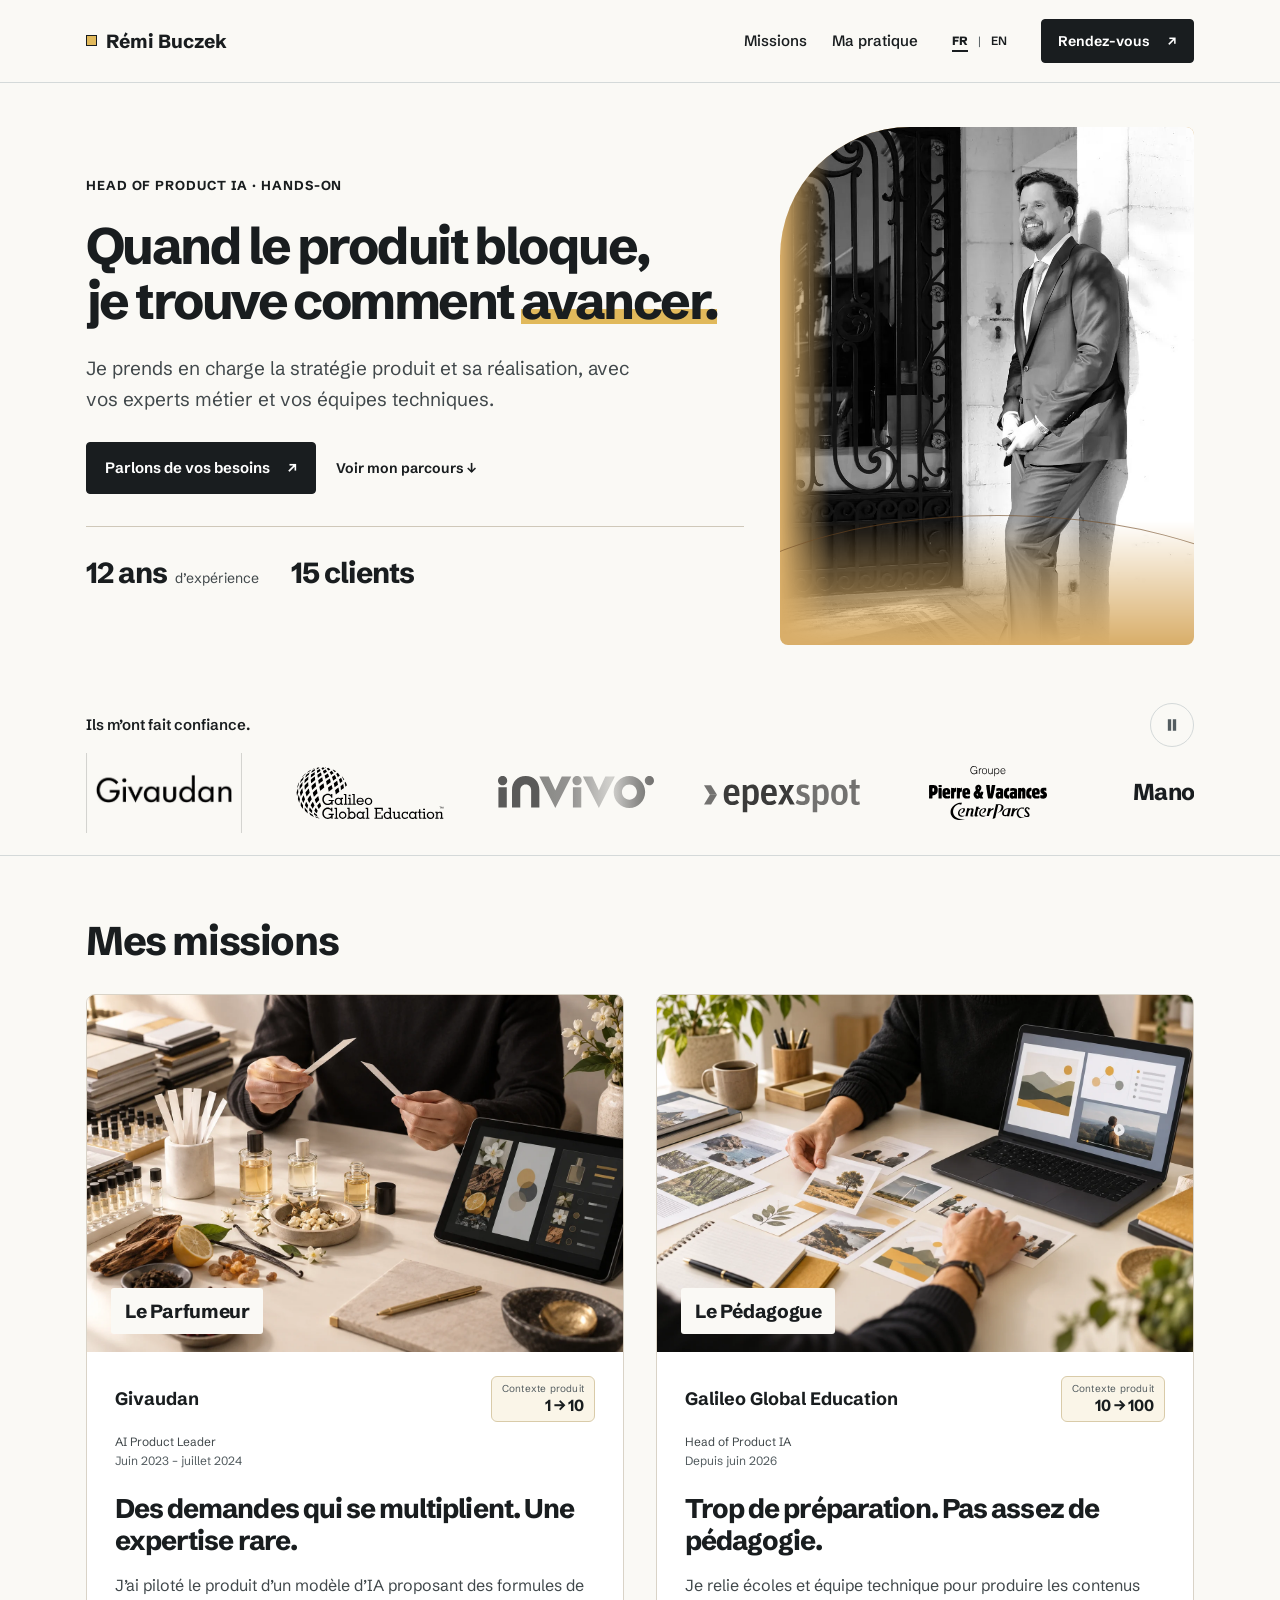
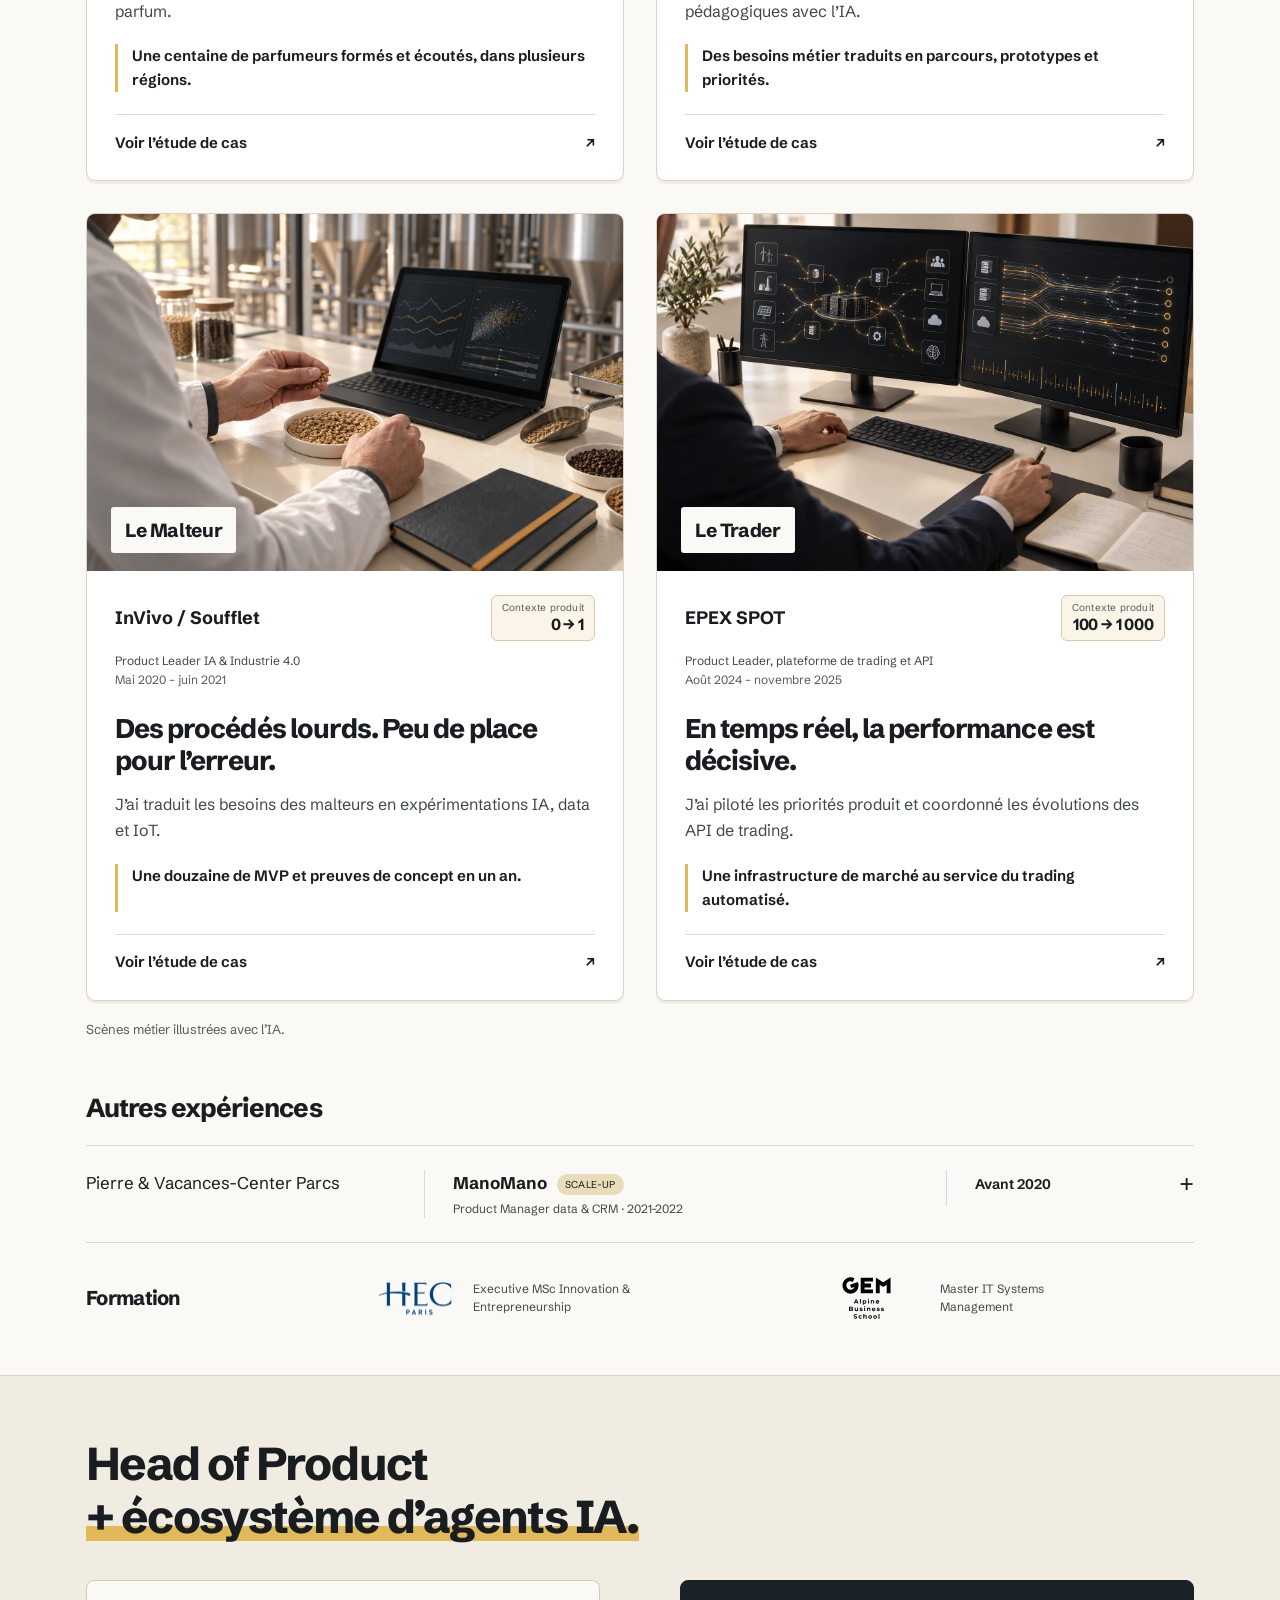
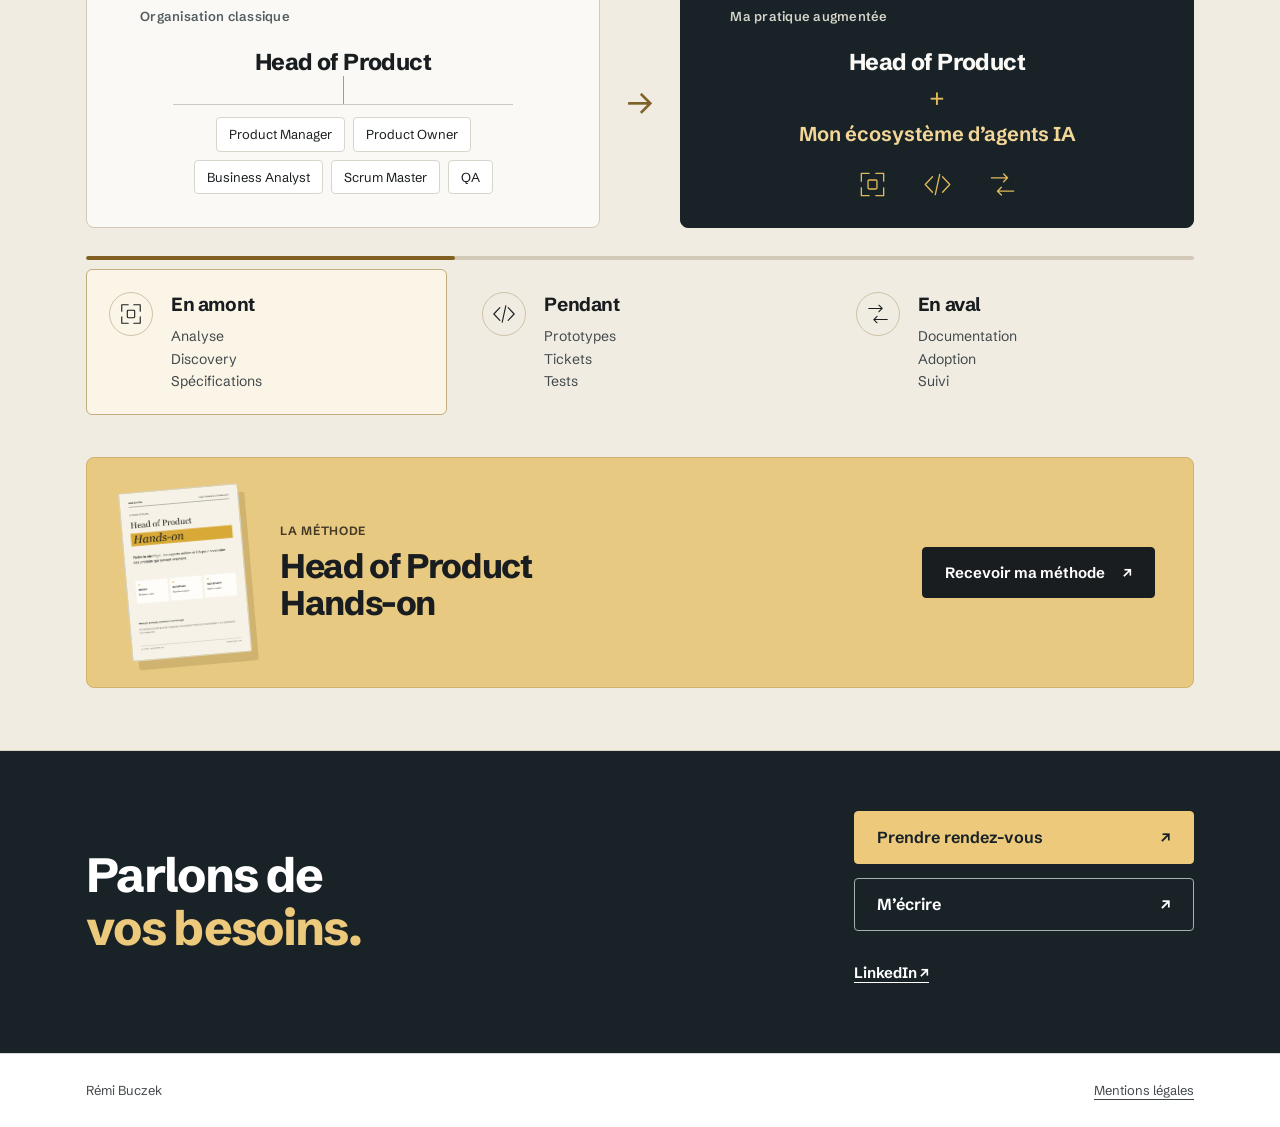
==== commit 0f571e64: "Site v3: lead with the stalled-product promise, case studies and agent ecosystem - Headline "Quand l" ====
--- a/index.html
+++ b/index.html
@@ -2,7 +2,7 @@
 <html lang="fr">
 <head>
 <meta charset="utf-8"><meta name="viewport" content="width=device-width, initial-scale=1">
-<title>Rémi Buczek · Head of Product IA, hands-on</title><meta name="description" content="Head of Product IA hands-on. Mes missions, ma pratique avec mes propres agents IA et un contact direct pour votre projet.">
+<title>Rémi Buczek · Head of Product IA, hands-on</title><meta name="description" content="Head of Product IA hands-on. Quand le produit bloque, je trouve comment avancer : stratégie, réalisation et écosystème d’agents IA.">
 <link rel="canonical" href="https://remibuczek.com/">
 <link rel="alternate" hreflang="fr" href="https://remibuczek.com/">
 <link rel="alternate" hreflang="en" href="https://remibuczek.com/en/">
@@ -10,19 +10,19 @@
 <link rel="icon" type="image/svg+xml" href="favicon.svg"><link rel="apple-touch-icon" href="apple-touch-icon.png">
 <meta name="theme-color" content="#faf9f5">
 <meta property="og:type" content="website"><meta property="og:locale" content="fr_FR"><meta property="og:site_name" content="Rémi Buczek">
-<meta property="og:url" content="https://remibuczek.com/"><meta property="og:title" content="Rémi Buczek · Head of Product IA, hands-on"><meta property="og:description" content="Head of Product IA hands-on. Mes missions, ma pratique avec mes propres agents IA et un contact direct pour votre projet.">
+<meta property="og:url" content="https://remibuczek.com/"><meta property="og:title" content="Rémi Buczek · Head of Product IA, hands-on"><meta property="og:description" content="Head of Product IA hands-on. Quand le produit bloque, je trouve comment avancer : stratégie, réalisation et écosystème d’agents IA.">
 <meta property="og:image" content="https://remibuczek.com/assets/og-profil.jpg"><meta property="og:image:width" content="1200"><meta property="og:image:height" content="630"><meta name="twitter:card" content="summary_large_image">
 <link rel="preconnect" href="https://fonts.googleapis.com"><link rel="preconnect" href="https://fonts.gstatic.com" crossorigin>
 <link href="https://fonts.googleapis.com/css2?family=Schibsted+Grotesk:wght@400;500;600;700;800&amp;display=swap" rel="stylesheet">
-<link rel="stylesheet" href="assets/site.css?v=profil-v2"><script src="assets/site.js?v=experts-v6" defer></script>
+<link rel="stylesheet" href="assets/site.css?v=profil-v3"><script src="assets/site.js?v=experts-v6" defer></script>
 </head>
-<body class="profile-page concise-page">
+<body class="profile-page concise-page dynamic-page">
 <a class="skip" href="#top">Aller au contenu</a>
 <header class="site"><div class="wrap nav">
 <a class="brand" href="./" aria-label="Rémi Buczek — Accueil"><span aria-hidden="true"></span>Rémi Buczek</a>
-<nav class="main-nav" aria-label="Navigation principale"><a href="#etudes-de-cas">Parcours</a><a href="#methode">Mes agents IA</a></nav>
+<nav class="main-nav" aria-label="Navigation principale"><a href="#etudes-de-cas">Missions</a><a href="#methode">Ma pratique</a></nav>
 <nav class="language-switch" aria-label="Langue"><a lang="fr" hreflang="fr" href="./" aria-current="page" aria-label="Français">FR</a><span aria-hidden="true">|</span><a lang="en" hreflang="en" href="en/" aria-label="English">EN</a></nav><a class="btn btn-primary" href="https://calendly.com/remibuczek/call" target="_blank" rel="noopener">Rendez-vous<span aria-hidden="true">↗</span><span class="sr-only"> (nouvel onglet)</span></a>
-</div></header><main id="top" tabindex="-1"><section class="hero" aria-labelledby="hero-title"><div class="wrap hero-grid"><div class="hero-copy"><p class="eyebrow">Rémi Buczek · Freelance</p><h1 id="hero-title">Head of Product IA.<br><mark>Hands-on.</mark></h1><p class="hero-lede">Je pilote vos produits d’IA avec les experts métier et les équipes techniques, du besoin à l’usage.</p><div class="hero-actions"><a class="btn btn-primary" href="https://calendly.com/remibuczek/call" target="_blank" rel="noopener">Parler de votre mission<span aria-hidden="true">↗</span><span class="sr-only"> (nouvel onglet)</span></a><a class="text-link" href="#etudes-de-cas">Voir mon parcours <span aria-hidden="true">↓</span></a></div><div class="hero-facts" aria-label="Expérience"><p><strong>12 ans</strong> d’expérience</p><p><strong>15 clients</strong></p></div></div><figure class="hero-portrait"><picture><source type="image/webp" srcset="assets/remi-portrait-800.webp"><img src="assets/remi-portrait-800.jpg" width="800" height="1000" alt="Rémi Buczek" fetchpriority="high"></picture><figcaption><strong>Rémi Buczek</strong><span>Paris</span></figcaption></figure></div></section><section class="references" aria-label="Références clients"><div class="wrap"><div class="reference-head"><p>Ils m’ont fait confiance.</p><button type="button" id="logos-toggle" aria-pressed="false" aria-label="Mettre les références en pause"><svg viewBox="0 0 24 24" width="20" height="20" aria-hidden="true"><path d="M8 5v14M16 5v14" fill="none" stroke="currentColor" stroke-width="2"/></svg></button></div><div class="logo-marquee" data-paused="false"><div class="logo-track"><ul class="logo-group"><li><img src="assets/logos/givaudan.jpg" alt="Givaudan" width="156" height="54" loading="lazy"></li><li><img src="assets/logos/galileo.svg" alt="Galileo Global Education" width="156" height="54" loading="lazy"></li><li><img src="assets/logos/invivo.svg" alt="InVivo / Soufflet" width="156" height="54" loading="lazy"></li><li><img src="assets/logos/epex.svg" alt="EPEX SPOT" width="156" height="54" loading="lazy"></li><li><img src="assets/logos/pvcp.svg" alt="Pierre &amp; Vacances Center Parcs" width="156" height="54" loading="lazy"></li><li><span class="brand-name">ManoMano</span></li><li><img src="assets/logos/lafourche.svg" alt="La Fourche" width="156" height="54" loading="lazy"></li></ul><ul class="logo-group" aria-hidden="true"><li><img src="assets/logos/givaudan.jpg" alt="Givaudan" width="156" height="54" loading="lazy"></li><li><img src="assets/logos/galileo.svg" alt="Galileo Global Education" width="156" height="54" loading="lazy"></li><li><img src="assets/logos/invivo.svg" alt="InVivo / Soufflet" width="156" height="54" loading="lazy"></li><li><img src="assets/logos/epex.svg" alt="EPEX SPOT" width="156" height="54" loading="lazy"></li><li><img src="assets/logos/pvcp.svg" alt="Pierre &amp; Vacances Center Parcs" width="156" height="54" loading="lazy"></li><li><span class="brand-name">ManoMano</span></li><li><img src="assets/logos/lafourche.svg" alt="La Fourche" width="156" height="54" loading="lazy"></li></ul></div></div></div></section><section class="section cases" id="etudes-de-cas"><span id="produits"></span><div class="wrap"><div class="section-heading"><h2>Mes missions</h2></div><div class="case-grid"><article class="expert-card" id="expert-givaudan"><span class="case-anchor" id="givaudan"></span><img class="expert-image" src="assets/experts/parfumier-v1.webp" width="1536" height="1024" alt="Illustration IA : le parfumeur et ses outils métier" loading="lazy"><div class="case-body"><div class="case-heading"><div><h3>Le Parfumeur</h3><p class="company">Givaudan</p></div></div><p class="mission-role">AI Product Leader<span>Juin 2023 – juillet 2024</span></p><p class="intervention">J’ai piloté le produit d’un modèle d’IA proposant des formules de parfum.</p><p class="case-proof">Une centaine de parfumeurs formés et écoutés, dans plusieurs régions.</p><p class="maturity"><span>Contexte produit</span><strong>1 → 10</strong>Développer les usages</p><button class="btn btn-secondary" type="button" data-lead="givaudan" data-title="Le Parfumeur — Givaudan" data-description="Écrivez-moi pour demander le contexte, les choix produit et ma contribution à cette mission.">Demander le détail de cette mission<span aria-hidden="true">↗</span></button></div></article>
-<article class="expert-card" id="expert-galileo"><span class="case-anchor" id="galileo"></span><img class="expert-image" src="assets/experts/pedagogue-v1.webp" width="1536" height="1024" alt="Illustration IA : le pédagogue et ses outils métier" loading="lazy"><div class="case-body"><div class="case-heading"><div><h3>Le Pédagogue</h3><p class="company">Galileo Global Education</p></div></div><p class="mission-role">Head of Product IA<span>Depuis juin 2026</span></p><p class="intervention">Je relie écoles et équipe technique pour produire les contenus pédagogiques avec l’IA.</p><p class="case-proof">Des besoins métier traduits en parcours, prototypes et priorités.</p><p class="maturity"><span>Contexte produit</span><strong>10 → 100</strong>Organiser le déploiement</p><button class="btn btn-secondary" type="button" data-lead="galileo" data-title="Le Pédagogue — Galileo Global Education" data-description="Écrivez-moi pour demander le contexte, les choix produit et ma contribution à cette mission.">Demander le détail de cette mission<span aria-hidden="true">↗</span></button></div></article>
-<article class="expert-card" id="expert-invivo"><span class="case-anchor" id="invivo"></span><img class="expert-image" src="assets/experts/malteur-v1.webp" width="1536" height="1024" alt="Illustration IA : le malteur et ses outils métier" loading="lazy"><div class="case-body"><div class="case-heading"><div><h3>Le Malteur</h3><p class="company">InVivo / Soufflet</p></div></div><p class="mission-role">Product Leader IA &amp; Industrie 4.0<span>Mai 2020 – juin 2021</span></p><p class="intervention">J’ai traduit les besoins des malteurs en expérimentations IA, data et IoT.</p><p class="case-proof">Une douzaine de MVP et preuves de concept en un an.</p><p class="maturity"><span>Contexte produit</span><strong>0 → 1</strong>Explorer et tester</p><button class="btn btn-secondary" type="button" data-lead="invivo" data-title="Le Malteur — InVivo / Soufflet" data-description="Écrivez-moi pour demander le contexte, les choix produit et ma contribution à cette mission.">Demander le détail de cette mission<span aria-hidden="true">↗</span></button></div></article>
-<article class="expert-card" id="expert-epex"><span class="case-anchor" id="epex"></span><img class="expert-image" src="assets/experts/trader-v1.webp" width="1536" height="1024" alt="Illustration IA : le trader et ses outils métier" loading="lazy"><div class="case-body"><div class="case-heading"><div><h3>Le Trader</h3><p class="company">EPEX SPOT</p></div></div><p class="mission-role">Product Leader, plateforme de trading et API<span>Août 2024 – novembre 2025</span></p><p class="intervention">J’ai piloté les priorités produit et coordonné les évolutions des API de trading.</p><p class="case-proof">Une infrastructure de marché au service du trading automatisé.</p><p class="maturity"><span>Contexte produit</span><strong>100 → 1 000</strong>Faire évoluer une plateforme critique</p><button class="btn btn-secondary" type="button" data-lead="epex" data-title="Le Trader — EPEX SPOT" data-description="Écrivez-moi pour demander le contexte, les choix produit et ma contribution à cette mission.">Demander le détail de cette mission<span aria-hidden="true">↗</span></button></div></article></div><p class="image-note">Scènes métier illustrées avec l’IA.</p></div></section><section class="section career" aria-labelledby="career-title"><div class="wrap"><h2 id="career-title">Autres expériences</h2><div class="career-compact"><ul><li>Pierre &amp; Vacances-Center Parcs</li><li>ManoMano</li></ul><div><p class="career-period">Avant 2020</p><ul><li>Yves Rocher</li><li>EDF</li><li>Assurance Retraite</li><li>Engie</li><li>CGI Business Consulting</li><li>La Poste</li></ul></div></div><div class="credentials" aria-label="Formation"><div><img src="assets/education/hec-paris.png" width="1280" height="671" alt="HEC Paris" loading="lazy"><span>Executive MSc Innovation &amp; Entrepreneurship</span></div><div><img src="assets/education/gem.svg" width="467" height="396" alt="Grenoble École de Management" loading="lazy"><span>Master IT Systems Management</span></div></div></div></section><section class="section bio" id="qui-suis-je"><span id="ressources"></span><span id="livres-blancs"></span><span id="head-product"></span><span id="kit"></span><span id="po"></span><span id="pm"></span><div class="wrap"><div class="practice" id="methode"><div class="practice-intro"><div><h2>Mes agents IA préparent.<br><mark>Je décide.</mark></h2><p>Comptes rendus, spécifications, tickets, prototypes.</p></div><img class="book-preview" src="assets/resources/head-product-hands-on-cover.png" alt="Couverture du guide Head of Product Hands-on de Rémi Buczek" width="993" height="1404" loading="lazy"></div><div class="operating-model" aria-label="Organisation Produit classique et ma pratique augmentée par l’IA"><div class="model-before"><h4>Organisation classique</h4><div class="human-node">Head of Product</div><div class="model-connector" aria-hidden="true"></div><ul class="role-nodes"><li>Product Manager</li><li>Product Owner</li><li>Business Analyst</li><li>Scrum Master</li><li>QA</li></ul></div><span class="model-arrow" aria-hidden="true">→</span><div class="model-after"><h4>Ma pratique augmentée</h4><div class="human-node">Head of Product <span>+ AI Engineers</span></div><div class="model-connector" aria-hidden="true"></div><div class="agent-factory"><strong>Mon écosystème d’agents</strong><ul><li>Analyse</li><li>Prototypes</li><li>Tests</li><li>Documentation</li></ul></div></div></div><div class="practice-bottom"><button class="btn btn-primary" type="button" data-lead="methode" data-title="Head of Product Hands-on" data-description="Recevez mon guide Head of Product Hands-on et échangeons sur votre contexte.">Recevoir ma méthode<span aria-hidden="true">↗</span></button></div></div></div></section><section class="section contact" id="contact" aria-labelledby="contact-title"><div class="wrap contact-grid" id="accompagnement"><h2 id="contact-title">Parlons de<br><mark>votre mission.</mark></h2><div class="contact-actions"><a class="btn btn-primary" href="https://calendly.com/remibuczek/call" target="_blank" rel="noopener">Prendre rendez-vous<span aria-hidden="true">↗</span><span class="sr-only"> (nouvel onglet)</span></a><button class="btn btn-secondary" type="button" data-lead="contact" data-title="Parlons de votre mission" data-description="Votre contexte, votre équipe, ce que vous souhaitez me confier : écrivez-moi pour commencer l’échange.">M’écrire<span aria-hidden="true">↗</span></button><a class="text-link" href="https://www.linkedin.com/in/remibuczek" target="_blank" rel="noopener">LinkedIn <span aria-hidden="true">↗</span><span class="sr-only"> (nouvel onglet)</span></a></div></div></section></main><footer><div class="wrap footer-inner"><span>Rémi Buczek</span><a href="mentions-legales.html">Mentions légales</a></div></footer><dialog id="lead-dialog" aria-labelledby="lead-title" aria-describedby="lead-description"><button type="button" class="dialog-close" data-close-dialog aria-label="Fermer">×</button><p class="eyebrow">Un échange avec Rémi</p><h2 id="lead-title">Recevoir ma méthode</h2><p id="lead-description">Recevez ma méthode et échangeons sur votre contexte.</p><form id="lead-form"><input type="hidden" name="resource" value="methode"><div class="honeypot" aria-hidden="true"><label>Ne pas remplir<input name="_gotcha" tabindex="-1" autocomplete="off"></label></div><label for="lead-email">Votre email professionnel</label><input id="lead-email" type="email" name="email" autocomplete="email" placeholder="vous@entreprise.fr" required maxlength="254"><label for="lead-message">Votre besoin <span>(facultatif)</span></label><textarea id="lead-message" name="message" rows="3" maxlength="3000" placeholder="Le métier, le défi ou le projet qui vous amène…"></textarea><label class="consent"><input type="checkbox" name="consent" value="contact-request" required><span>J’accepte d’être recontacté au sujet de cette demande.</span></label><p class="form-note" id="lead-mode-note">Cette demande s’envoie depuis votre messagerie. Vous pourrez relire l’email avant de l’envoyer.</p><button class="btn btn-primary" id="lead-submit" type="submit">Ouvrir mon email</button><p id="lead-status" role="status" aria-live="polite"></p><p class="privacy-note">Aucune inscription à une newsletter. <a href="mentions-legales.html">Mentions légales</a></p></form></dialog><noscript><p class="wrap">Pour une mission, ma méthode ou un échange : <a href="mailto:remibuczek@gmail.com">remibuczek@gmail.com</a>.</p></noscript></body></html>+</div></header><main id="top" tabindex="-1"><section class="hero" aria-labelledby="hero-title"><div class="wrap hero-grid"><div class="hero-copy"><p class="eyebrow">Head of Product IA · hands-on</p><h1 id="hero-title">Quand le produit bloque,<br>je trouve comment <mark>avancer.</mark></h1><p class="hero-lede">Je prends en charge la stratégie produit et sa réalisation, avec vos experts métier et vos équipes techniques.</p><div class="hero-actions"><a class="btn btn-primary" href="https://calendly.com/remibuczek/call" target="_blank" rel="noopener">Parlons de vos besoins<span aria-hidden="true">↗</span><span class="sr-only"> (nouvel onglet)</span></a><a class="text-link" href="#etudes-de-cas">Voir mon parcours <span aria-hidden="true">↓</span></a></div><div class="hero-facts" aria-label="Expérience"><p><strong>12 ans</strong> d’expérience</p><p><strong>15 clients</strong></p></div></div><div class="portrait-zone"><figure class="hero-portrait"><picture><source type="image/webp" srcset="assets/remi-portrait-800.webp"><img src="assets/remi-portrait-800.jpg" width="800" height="1000" alt="Rémi Buczek" fetchpriority="high"></picture></figure></div></div></section><section class="references" aria-label="Références clients"><div class="wrap"><div class="reference-head"><p>Ils m’ont fait confiance.</p><button type="button" id="logos-toggle" aria-pressed="false" aria-label="Mettre les références en pause"><svg viewBox="0 0 24 24" width="20" height="20" aria-hidden="true"><path d="M8 5v14M16 5v14" fill="none" stroke="currentColor" stroke-width="2"/></svg></button></div><div class="logo-marquee" data-paused="false"><div class="logo-track"><ul class="logo-group"><li><img src="assets/logos/givaudan.jpg" alt="Givaudan" width="156" height="54" loading="lazy"></li><li><img src="assets/logos/galileo.svg" alt="Galileo Global Education" width="156" height="54" loading="lazy"></li><li><img src="assets/logos/invivo.svg" alt="InVivo / Soufflet" width="156" height="54" loading="lazy"></li><li><img src="assets/logos/epex.svg" alt="EPEX SPOT" width="156" height="54" loading="lazy"></li><li><img src="assets/logos/pvcp.svg" alt="Pierre &amp; Vacances Center Parcs" width="156" height="54" loading="lazy"></li><li><span class="brand-name">ManoMano</span></li><li><img src="assets/logos/lafourche.svg" alt="La Fourche" width="156" height="54" loading="lazy"></li></ul><ul class="logo-group" aria-hidden="true"><li><img src="assets/logos/givaudan.jpg" alt="Givaudan" width="156" height="54" loading="lazy"></li><li><img src="assets/logos/galileo.svg" alt="Galileo Global Education" width="156" height="54" loading="lazy"></li><li><img src="assets/logos/invivo.svg" alt="InVivo / Soufflet" width="156" height="54" loading="lazy"></li><li><img src="assets/logos/epex.svg" alt="EPEX SPOT" width="156" height="54" loading="lazy"></li><li><img src="assets/logos/pvcp.svg" alt="Pierre &amp; Vacances Center Parcs" width="156" height="54" loading="lazy"></li><li><span class="brand-name">ManoMano</span></li><li><img src="assets/logos/lafourche.svg" alt="La Fourche" width="156" height="54" loading="lazy"></li></ul></div></div></div></section><section class="section cases" id="etudes-de-cas"><span id="produits"></span><div class="wrap"><div class="section-heading"><h2>Mes missions</h2></div><div class="case-grid"><article class="expert-card" id="expert-givaudan" aria-labelledby="pain-givaudan"><span class="case-anchor" id="givaudan"></span><div class="case-visual"><img class="expert-image" src="assets/experts/parfumier-v1.webp" width="1536" height="1024" alt="Illustration IA : le parfumeur et ses outils métier" loading="lazy"><p class="case-persona">Le Parfumeur</p></div><div class="case-body"><div class="case-heading"><p class="company">Givaudan</p><p class="maturity"><span>Contexte produit</span><strong>1 → 10</strong></p></div><p class="mission-role">AI Product Leader<span>Juin 2023 – juillet 2024</span></p><h3 class="case-pain" id="pain-givaudan">Des demandes qui se multiplient. Une expertise rare.</h3><p class="intervention">J’ai piloté le produit d’un modèle d’IA proposant des formules de parfum.</p><p class="case-proof">Une centaine de parfumeurs formés et écoutés, dans plusieurs régions.</p><button class="btn btn-secondary" type="button" data-lead="givaudan" data-title="Demander l’étude de cas — Givaudan" data-description="Demandez l’étude de cas : contexte, choix produit et contribution de Rémi.">Voir l’étude de cas<span aria-hidden="true">↗</span></button></div></article>
+<article class="expert-card" id="expert-galileo" aria-labelledby="pain-galileo"><span class="case-anchor" id="galileo"></span><div class="case-visual"><img class="expert-image" src="assets/experts/pedagogue-v1.webp" width="1536" height="1024" alt="Illustration IA : le pédagogue et ses outils métier" loading="lazy"><p class="case-persona">Le Pédagogue</p></div><div class="case-body"><div class="case-heading"><p class="company">Galileo Global Education</p><p class="maturity"><span>Contexte produit</span><strong>10 → 100</strong></p></div><p class="mission-role">Head of Product IA<span>Depuis juin 2026</span></p><h3 class="case-pain" id="pain-galileo">Trop de préparation. Pas assez de pédagogie.</h3><p class="intervention">Je relie écoles et équipe technique pour produire les contenus pédagogiques avec l’IA.</p><p class="case-proof">Des besoins métier traduits en parcours, prototypes et priorités.</p><button class="btn btn-secondary" type="button" data-lead="galileo" data-title="Demander l’étude de cas — Galileo Global Education" data-description="Demandez l’étude de cas : contexte, choix produit et contribution de Rémi.">Voir l’étude de cas<span aria-hidden="true">↗</span></button></div></article>
+<article class="expert-card" id="expert-invivo" aria-labelledby="pain-invivo"><span class="case-anchor" id="invivo"></span><div class="case-visual"><img class="expert-image" src="assets/experts/malteur-v1.webp" width="1536" height="1024" alt="Illustration IA : le malteur et ses outils métier" loading="lazy"><p class="case-persona">Le Malteur</p></div><div class="case-body"><div class="case-heading"><p class="company">InVivo / Soufflet</p><p class="maturity"><span>Contexte produit</span><strong>0 → 1</strong></p></div><p class="mission-role">Product Leader IA &amp; Industrie 4.0<span>Mai 2020 – juin 2021</span></p><h3 class="case-pain" id="pain-invivo">Des procédés lourds. Peu de place pour l’erreur.</h3><p class="intervention">J’ai traduit les besoins des malteurs en expérimentations IA, data et IoT.</p><p class="case-proof">Une douzaine de MVP et preuves de concept en un an.</p><button class="btn btn-secondary" type="button" data-lead="invivo" data-title="Demander l’étude de cas — InVivo / Soufflet" data-description="Demandez l’étude de cas : contexte, choix produit et contribution de Rémi.">Voir l’étude de cas<span aria-hidden="true">↗</span></button></div></article>
+<article class="expert-card" id="expert-epex" aria-labelledby="pain-epex"><span class="case-anchor" id="epex"></span><div class="case-visual"><img class="expert-image" src="assets/experts/trader-v1.webp" width="1536" height="1024" alt="Illustration IA : le trader et ses outils métier" loading="lazy"><p class="case-persona">Le Trader</p></div><div class="case-body"><div class="case-heading"><p class="company">EPEX SPOT</p><p class="maturity"><span>Contexte produit</span><strong>100 → 1 000</strong></p></div><p class="mission-role">Product Leader, plateforme de trading et API<span>Août 2024 – novembre 2025</span></p><h3 class="case-pain" id="pain-epex">En temps réel, la performance est décisive.</h3><p class="intervention">J’ai piloté les priorités produit et coordonné les évolutions des API de trading.</p><p class="case-proof">Une infrastructure de marché au service du trading automatisé.</p><button class="btn btn-secondary" type="button" data-lead="epex" data-title="Demander l’étude de cas — EPEX SPOT" data-description="Demandez l’étude de cas : contexte, choix produit et contribution de Rémi.">Voir l’étude de cas<span aria-hidden="true">↗</span></button></div></article></div><p class="image-note">Scènes métier illustrées avec l’IA.</p></div></section><section class="section career" aria-labelledby="career-title"><div class="wrap"><h2 id="career-title">Autres expériences</h2><div class="experience-line"><p>Pierre &amp; Vacances-Center Parcs</p><p><strong>ManoMano</strong><span class="scaleup">Scale-up</span><span class="experience-role">Product Manager data &amp; CRM · 2021–2022</span></p><details class="early-career"><summary>Avant 2020<span aria-hidden="true">+</span></summary><p>Yves Rocher · EDF · Assurance Retraite · Engie · CGI Business Consulting · La Poste</p></details></div><div class="education"><h2>Formation</h2><div class="credentials"><div><img src="assets/education/hec-paris.png" width="1280" height="671" alt="HEC Paris" loading="lazy"><span>Executive MSc Innovation &amp; Entrepreneurship</span></div><div><img src="assets/education/gem.svg" width="467" height="396" alt="Grenoble École de Management" loading="lazy"><span>Master IT Systems Management</span></div></div></div></div></section><section class="section bio" id="qui-suis-je"><span id="ressources"></span><span id="livres-blancs"></span><span id="head-product"></span><span id="kit"></span><span id="po"></span><span id="pm"></span><div class="wrap"><div class="practice" id="methode"><h2>Head of Product<br><mark>+ écosystème d’agents IA.</mark></h2><div class="operating-model" aria-label="Organisation Produit classique et ma pratique augmentée par l’IA"><div class="model-before"><h3>Organisation classique</h3><p class="product-node">Head of Product</p><div class="model-branch" aria-hidden="true"></div><ul class="role-list"><li>Product Manager</li><li>Product Owner</li><li>Business Analyst</li><li>Scrum Master</li><li>QA</li></ul></div><span class="model-arrow" aria-hidden="true">→</span><div class="model-after"><h3>Ma pratique augmentée</h3><p class="product-node">Head of Product</p><span class="ecosystem-plus" aria-hidden="true">+</span><p class="ecosystem-node">Mon écosystème d’agents IA</p><div class="ecosystem-icons" aria-hidden="true"><svg viewBox="0 0 52 52" width="36" height="36" aria-hidden="true" focusable="false" fill="none" stroke="currentColor" stroke-width="2.4" stroke-linecap="round" stroke-linejoin="round"><path d="M20 6H6v14M32 6h14v14M6 32v14h14M32 46h14V32"/><rect x="18" y="18" width="16" height="16" rx="2"/></svg><svg viewBox="0 0 52 52" width="36" height="36" aria-hidden="true" focusable="false" fill="none" stroke="currentColor" stroke-width="2.4" stroke-linecap="round" stroke-linejoin="round"><path d="m17 12-13 14 13 14M35 12l13 14-13 14M30 8l-8 36"/></svg><svg viewBox="0 0 52 52" width="36" height="36" aria-hidden="true" focusable="false" fill="none" stroke="currentColor" stroke-width="2.4" stroke-linecap="round" stroke-linejoin="round"><path d="M6 14h29l-7-7M35 14l-7 7M46 38H17l7-7M17 38l7 7"/></svg></div></div></div><fieldset class="agent-timeline"><legend class="sr-only">Explorer le travail de mon écosystème d’agents tout au long du produit</legend><input class="sr-only phase-radio" type="radio" name="product-phase" id="phase-before" value="before" checked><input class="sr-only phase-radio" type="radio" name="product-phase" id="phase-during" value="during"><input class="sr-only phase-radio" type="radio" name="product-phase" id="phase-after" value="after"><div class="phase-track" aria-hidden="true"><span></span></div><div class="phase-grid"><label class="phase phase-before" for="phase-before"><span class="phase-icon"><svg viewBox="0 0 52 52" width="36" height="36" aria-hidden="true" focusable="false" fill="none" stroke="currentColor" stroke-width="2.4" stroke-linecap="round" stroke-linejoin="round"><path d="M20 6H6v14M32 6h14v14M6 32v14h14M32 46h14V32"/><rect x="18" y="18" width="16" height="16" rx="2"/></svg></span><strong>En amont</strong><span class="phase-tasks"><span>Analyse</span><span>Discovery</span><span>Spécifications</span></span></label><label class="phase phase-during" for="phase-during"><span class="phase-icon"><svg viewBox="0 0 52 52" width="36" height="36" aria-hidden="true" focusable="false" fill="none" stroke="currentColor" stroke-width="2.4" stroke-linecap="round" stroke-linejoin="round"><path d="m17 12-13 14 13 14M35 12l13 14-13 14M30 8l-8 36"/></svg></span><strong>Pendant</strong><span class="phase-tasks"><span>Prototypes</span><span>Tickets</span><span>Tests</span></span></label><label class="phase phase-after" for="phase-after"><span class="phase-icon"><svg viewBox="0 0 52 52" width="36" height="36" aria-hidden="true" focusable="false" fill="none" stroke="currentColor" stroke-width="2.4" stroke-linecap="round" stroke-linejoin="round"><path d="M6 14h29l-7-7M35 14l-7 7M46 38H17l7-7M17 38l7 7"/></svg></span><strong>En aval</strong><span class="phase-tasks"><span>Documentation</span><span>Adoption</span><span>Suivi</span></span></label></div></fieldset><aside class="guide-banner" aria-labelledby="guide-title"><img class="book-preview" src="assets/resources/head-product-hands-on-cover.png" alt="Couverture du guide Head of Product Hands-on de Rémi Buczek" width="993" height="1404" loading="lazy"><div><p class="eyebrow">La méthode</p><h3 id="guide-title">Head of Product<br>Hands-on</h3></div><button class="btn btn-primary" type="button" data-lead="methode" data-title="Head of Product Hands-on" data-description="Recevez mon guide Head of Product Hands-on et échangeons sur votre contexte.">Recevoir ma méthode<span aria-hidden="true">↗</span></button></aside></div></div></section><section class="section contact" id="contact" aria-labelledby="contact-title"><div class="wrap contact-grid" id="accompagnement"><h2 id="contact-title">Parlons de<br><mark>vos besoins.</mark></h2><div class="contact-actions"><a class="btn btn-primary" href="https://calendly.com/remibuczek/call" target="_blank" rel="noopener">Prendre rendez-vous<span aria-hidden="true">↗</span><span class="sr-only"> (nouvel onglet)</span></a><button class="btn btn-secondary" type="button" data-lead="contact" data-title="Parlons de vos besoins" data-description="Votre contexte, votre équipe, ce que vous souhaitez me confier : écrivez-moi pour commencer l’échange.">M’écrire<span aria-hidden="true">↗</span></button><a class="text-link" href="https://www.linkedin.com/in/remibuczek" target="_blank" rel="noopener">LinkedIn <span aria-hidden="true">↗</span><span class="sr-only"> (nouvel onglet)</span></a></div></div></section></main><footer><div class="wrap footer-inner"><span>Rémi Buczek</span><a href="mentions-legales.html">Mentions légales</a></div></footer><dialog id="lead-dialog" aria-labelledby="lead-title" aria-describedby="lead-description"><button type="button" class="dialog-close" data-close-dialog aria-label="Fermer">×</button><p class="eyebrow">Un échange avec Rémi</p><h2 id="lead-title">Recevoir ma méthode</h2><p id="lead-description">Recevez ma méthode et échangeons sur votre contexte.</p><form id="lead-form"><input type="hidden" name="resource" value="methode"><div class="honeypot" aria-hidden="true"><label>Ne pas remplir<input name="_gotcha" tabindex="-1" autocomplete="off"></label></div><label for="lead-email">Votre email professionnel</label><input id="lead-email" type="email" name="email" autocomplete="email" placeholder="vous@entreprise.fr" required maxlength="254"><label for="lead-message">Votre besoin <span>(facultatif)</span></label><textarea id="lead-message" name="message" rows="3" maxlength="3000" placeholder="Le métier, le défi ou le projet qui vous amène…"></textarea><label class="consent"><input type="checkbox" name="consent" value="contact-request" required><span>J’accepte d’être recontacté au sujet de cette demande.</span></label><p class="form-note" id="lead-mode-note">Cette demande s’envoie depuis votre messagerie. Vous pourrez relire l’email avant de l’envoyer.</p><button class="btn btn-primary" id="lead-submit" type="submit">Ouvrir mon email</button><p id="lead-status" role="status" aria-live="polite"></p><p class="privacy-note">Aucune inscription à une newsletter. <a href="mentions-legales.html">Mentions légales</a></p></form></dialog><noscript><p class="wrap">Pour une mission, ma méthode ou un échange : <a href="mailto:remibuczek@gmail.com">remibuczek@gmail.com</a>.</p></noscript></body></html>
--- a/assets/site.css
+++ b/assets/site.css
@@ -263,3 +263,190 @@
   .profile-page.concise-page .nav .main-nav a{font-size:12px}
   .profile-page.concise-page .nav>.btn{font-size:11px;gap:7px;padding:10px}
 }
+
+/* Iteration 3: warm portrait, editorial case studies, native product timeline. */
+.profile-page.dynamic-page .hero{padding:44px 0 40px}
+.profile-page.dynamic-page .hero-grid{grid-template-columns:minmax(0,1.35fr) minmax(0,.85fr);gap:36px;align-items:center}
+.profile-page.dynamic-page .hero .eyebrow{font-size:13px;letter-spacing:.07em;text-transform:uppercase;color:var(--ink);margin-bottom:24px}
+.profile-page.dynamic-page .hero h1{font-size:clamp(38px,4vw,56px);line-height:1.08;letter-spacing:-.05em}
+.profile-page.dynamic-page .hero-lede{font-size:19px;line-height:1.6;max-width:47ch;margin-top:25px}
+.profile-page.dynamic-page .hero-actions{gap:20px;flex-wrap:wrap;margin-top:28px}
+.profile-page.dynamic-page .hero-actions .btn{font-size:15px;padding:15px 18px}
+.profile-page.dynamic-page .hero-actions .text-link{font-size:14px}
+.profile-page.dynamic-page .hero-facts{gap:32px;margin-top:32px;padding-top:23px;border-color:#cfc8b9}
+.profile-page.dynamic-page .hero-facts strong{font-size:29px;font-weight:750}
+.profile-page.dynamic-page .portrait-zone{position:relative;isolation:isolate;overflow:hidden;background:#d9ae69;border-radius:130px 8px 8px 8px;align-self:stretch;min-height:490px}
+.profile-page.dynamic-page .portrait-zone::after{content:"";position:absolute;inset:auto -25% -20% -20%;height:45%;border:1px solid #704a2499;border-radius:50%;pointer-events:none}
+.profile-page.dynamic-page .hero-portrait{display:block;margin:0;height:100%;background:transparent;border:0;border-radius:0;overflow:hidden}
+.profile-page.dynamic-page .hero-portrait picture{display:block;border:0;border-radius:0;height:100%;background:transparent;mask-image:linear-gradient(to bottom,#000 76%,transparent),linear-gradient(to right,transparent,#000 12%);mask-composite:intersect}
+.profile-page.dynamic-page .hero-portrait img{height:100%;width:100%;object-fit:cover;object-position:52% 25%;aspect-ratio:auto;filter:grayscale(1)}
+.profile-page.dynamic-page .references{background:transparent}
+.profile-page.dynamic-page .cases{padding:62px 0 30px}
+.profile-page.dynamic-page .section-heading{margin-bottom:30px}
+.profile-page.dynamic-page .section-heading h1,.profile-page.dynamic-page .section-heading h2{font-size:40px}
+.profile-page.dynamic-page .case-grid{gap:32px}
+.profile-page.dynamic-page .expert-card{border-radius:9px;border-color:#d9d3c7;overflow:hidden;box-shadow:0 3px 0 #e8e2d580;transition:box-shadow .2s}
+.profile-page.dynamic-page .expert-card:hover{box-shadow:0 7px 24px #25201810}
+.profile-page.dynamic-page .case-visual{position:relative;overflow:hidden}
+.profile-page.dynamic-page .expert-image{aspect-ratio:3/2;object-fit:cover;width:100%;border-radius:0}
+.profile-page.dynamic-page .case-persona{position:absolute;bottom:18px;left:24px;max-width:calc(100% - 48px);background:var(--paper);color:var(--ink);padding:8px 14px;font-size:19px;font-weight:750;letter-spacing:-.02em;border-radius:3px}
+.profile-page.dynamic-page .case-body{padding:24px 28px 10px;display:flex;flex-direction:column;flex:1}
+.profile-page.dynamic-page .case-heading{display:flex;align-items:center;gap:20px;margin-bottom:10px}
+.profile-page.dynamic-page .company{font-size:18px;font-weight:700;color:var(--ink);margin:0;line-height:1.25}
+.profile-page.dynamic-page .maturity{flex:0 0 auto;display:block;text-align:right;border:1px solid #d9cba9;background:#faf5e8;border-radius:6px;padding:5px 10px!important;margin:0!important;line-height:1.3}
+.profile-page.dynamic-page .maturity span{display:block;font-size:10px;margin:0;letter-spacing:.02em}
+.profile-page.dynamic-page .maturity strong{display:block;font-size:16px;white-space:nowrap;letter-spacing:-.01em}
+.profile-page.dynamic-page .case-body .mission-role{font-size:12px;color:var(--body);margin:0;line-height:1.6;min-height:3.2em}
+.profile-page.dynamic-page .mission-role span{font-size:12px;margin:0;color:var(--muted)}
+.profile-page.dynamic-page .case-pain{font-size:27px;line-height:1.18;letter-spacing:-.035em;min-height:2.36em;margin:23px 0 0}
+.profile-page.dynamic-page .case-body .intervention{border:0;padding:0;margin-top:16px;font-size:16px;line-height:1.6}
+.profile-page.dynamic-page .case-body .case-proof{border-left:3px solid var(--accent);padding-left:14px;font-size:15px;line-height:1.6;min-height:3.2em;margin:20px 0 22px;font-weight:650}
+.profile-page.dynamic-page .case-body>.btn{border:0;border-top:1px solid #e0dbd0;border-radius:0;padding:17px 0;background:transparent;justify-content:space-between;width:100%;font-size:15px;margin-top:auto;min-height:56px}
+.profile-page.dynamic-page .case-body>.btn:hover{color:#71511d;text-decoration:underline;text-underline-offset:5px;transform:none}
+.profile-page.dynamic-page .image-note{margin-top:18px}
+.profile-page.dynamic-page .career{padding:25px 0 56px}
+.profile-page.dynamic-page .career h2{font-size:26px;margin-bottom:22px}
+.profile-page.dynamic-page .experience-line{display:flex;align-items:flex-start;gap:0;border-top:1px solid var(--line);border-bottom:1px solid var(--line);padding:24px 0}
+.profile-page.dynamic-page .experience-line>p{font-size:17px;line-height:1.5;flex:1;padding-right:25px}
+.profile-page.dynamic-page .experience-line>p+p{flex:1.5;border-left:1px solid var(--line);padding-left:28px}
+.profile-page.dynamic-page .scaleup{display:inline-block;font-size:10px;letter-spacing:.04em;text-transform:uppercase;border-radius:20px;padding:3px 8px;background:#e9dcbb;vertical-align:middle;margin-left:10px}
+.profile-page.dynamic-page .experience-role{display:block;font-size:12px;line-height:1.5;color:var(--body);margin-top:5px}
+.profile-page.dynamic-page .early-career{flex:.7;min-width:0;border-left:1px solid var(--line);padding-left:28px}
+.profile-page.dynamic-page .early-career summary{display:flex;align-items:center;justify-content:space-between;gap:12px;cursor:pointer;list-style:none;font-size:14px;font-weight:650;min-height:44px;margin-top:-8px}
+.profile-page.dynamic-page .early-career summary::-webkit-details-marker{display:none}
+.profile-page.dynamic-page .early-career summary>span{font-size:24px;font-weight:400;transition:transform .2s}
+.profile-page.dynamic-page .early-career[open] summary>span{transform:rotate(45deg)}
+.profile-page.dynamic-page .early-career p{font-size:13px;line-height:1.8;margin-top:12px}
+.profile-page.dynamic-page .education{margin-top:34px;display:grid;grid-template-columns:180px 1fr;gap:30px;align-items:center}
+.profile-page.dynamic-page .education h2{font-size:20px;margin:0}
+.profile-page.dynamic-page .credentials{margin:0;padding:0;border:0;gap:35px;grid-template-columns:1fr 1fr}
+.profile-page.dynamic-page .credentials>div{flex-direction:row;gap:18px;padding:0;align-items:center}
+.profile-page.dynamic-page .credentials img{width:80px;height:42px;flex:0 0 80px;object-fit:contain}
+.profile-page.dynamic-page .credentials span{font-size:12px;line-height:1.5}
+.profile-page.dynamic-page .bio{background:#f0ece2;padding:62px 0;border-color:#dad2c2}
+.profile-page.dynamic-page .practice>h2{font-size:clamp(30px,3.6vw,46px);max-width:none;line-height:1.15}
+.profile-page.dynamic-page .operating-model{display:grid;grid-template-columns:minmax(0,1fr) 48px minmax(0,1fr);gap:16px;align-items:stretch;margin-top:36px}
+.profile-page.dynamic-page .model-before,.profile-page.dynamic-page .model-after{border:1px solid #d2c9b9;border-radius:8px;padding:28px;background:var(--paper);text-align:center;min-width:0}
+.profile-page.dynamic-page .operating-model h3{font-size:13px;font-weight:600;letter-spacing:.02em;margin-bottom:24px;color:var(--muted)}
+.profile-page.dynamic-page .operating-model .product-node{font-size:23px;font-weight:750;letter-spacing:-.025em;margin:0;color:var(--ink);line-height:1.2}
+.profile-page.dynamic-page .model-branch{height:28px;width:1px;background:#9b9e96;margin:auto}
+.profile-page.dynamic-page .role-list{display:flex;flex-wrap:wrap;justify-content:center;gap:8px;list-style:none;max-width:340px;margin:auto;padding-top:12px;border-top:1px solid #c9c9c0}
+.profile-page.dynamic-page .role-list li{padding:7px 12px;border:1px solid #d7d5cc;border-radius:4px;font-size:13px;background:#fff;line-height:1.4}
+.profile-page.dynamic-page .model-arrow{align-self:center;justify-self:center;font-size:35px;color:#7f6129}
+.profile-page.dynamic-page .model-after{background:#192327;color:var(--paper);border-color:#192327}
+.profile-page.dynamic-page .model-after h3{color:#d5d4cb}
+.profile-page.dynamic-page .model-after .product-node{color:var(--paper)}
+.profile-page.dynamic-page .ecosystem-plus{display:block;font-size:25px;line-height:1;margin:10px 0;color:#e1b95b}
+.profile-page.dynamic-page .model-after .ecosystem-node{color:#f3d798;font-size:20px;font-weight:650;line-height:1.3;margin:0}
+.profile-page.dynamic-page .ecosystem-icons{display:flex;gap:36px;justify-content:center;align-items:center;margin-top:23px;color:#e1b95b}
+.profile-page.dynamic-page .ecosystem-icons svg{width:29px;height:29px}
+.profile-page.dynamic-page .agent-timeline{position:relative;min-width:0;border:0;margin:28px 0 0;padding:13px 0 0}
+.profile-page.dynamic-page .phase-track{position:absolute;top:0;left:0;width:100%;height:4px;background:#d2c9b9;border-radius:5px;overflow:hidden}
+.profile-page.dynamic-page .phase-track>span{display:block;background:#826022;width:33.3333%;height:100%;border-radius:5px;transition:transform .25s ease}
+.profile-page.dynamic-page #phase-during:checked~.phase-track>span{transform:translateX(100%)}
+.profile-page.dynamic-page #phase-after:checked~.phase-track>span{transform:translateX(200%)}
+.profile-page.dynamic-page .phase-grid{display:grid;grid-template-columns:repeat(3,minmax(0,1fr));gap:12px}
+.profile-page.dynamic-page .phase{padding:22px;display:grid;grid-template-columns:44px 1fr;gap:8px 18px;align-items:center;border-radius:6px;cursor:pointer;border:1px solid transparent;transition:background .2s,border-color .2s}
+.profile-page.dynamic-page .phase-icon{grid-row:1/3;align-self:start;border:1px solid #cfc2a7;border-radius:50%;width:44px;height:44px;display:flex;align-items:center;justify-content:center}
+.profile-page.dynamic-page .phase-icon svg{width:24px;height:24px}
+.profile-page.dynamic-page .phase strong{font-size:19px;line-height:1.3;letter-spacing:-.02em}
+.profile-page.dynamic-page .phase-tasks{display:flex;flex-direction:column;font-size:14px;line-height:1.6;color:var(--body)}
+.profile-page.dynamic-page #phase-before:checked~.phase-grid .phase-before,.profile-page.dynamic-page #phase-during:checked~.phase-grid .phase-during,.profile-page.dynamic-page #phase-after:checked~.phase-grid .phase-after{border-color:#c4ad7c;background:#faf5e7}
+.profile-page.dynamic-page #phase-before:focus-visible~.phase-grid .phase-before,.profile-page.dynamic-page #phase-during:focus-visible~.phase-grid .phase-during,.profile-page.dynamic-page #phase-after:focus-visible~.phase-grid .phase-after{outline:3px solid #265f77;outline-offset:3px}
+.profile-page.dynamic-page .phase:hover{background:#f8f4ea}
+.profile-page.dynamic-page .guide-banner{margin-top:42px;background:#e7c982;border:1px solid #d1b16d;border-radius:8px;padding:30px 38px;display:grid;grid-template-columns:120px 1fr auto;gap:35px;align-items:center}
+.profile-page.dynamic-page .guide-banner .book-preview{display:block;width:120px;margin:0;transform:rotate(-5deg);box-shadow:6px 9px 0 #795d2b33;border-radius:2px}
+.profile-page.dynamic-page .guide-banner .eyebrow{margin:0 0 8px;font-size:12px;font-weight:650;text-transform:uppercase;letter-spacing:.06em;color:#443a26}
+.profile-page.dynamic-page .guide-banner h3{font-size:34px;line-height:1.1;letter-spacing:-.04em}
+.profile-page.dynamic-page .guide-banner .btn{margin:0;font-size:15px}
+.profile-page.dynamic-page .contact{padding:60px 0}
+@media(max-width:1050px){
+  .profile-page.dynamic-page .hero-grid{grid-template-columns:minmax(0,1.3fr) minmax(0,.8fr);gap:24px}
+  .profile-page.dynamic-page .hero h1{font-size:43px}.profile-page.dynamic-page .portrait-zone{min-height:470px}
+  .profile-page.dynamic-page .hero-actions{gap:16px}.profile-page.dynamic-page .hero-facts{gap:18px}
+  .profile-page.dynamic-page .education{grid-template-columns:130px 1fr;gap:20px}
+  .profile-page.dynamic-page .credentials{gap:20px}.profile-page.dynamic-page .credentials>div{gap:12px}
+  .profile-page.dynamic-page .phase{padding:18px 12px;gap:8px 12px}
+  .profile-page.dynamic-page .guide-banner{grid-template-columns:105px 1fr auto;gap:25px;padding:25px}
+  .profile-page.dynamic-page .guide-banner .book-preview{width:105px}.profile-page.dynamic-page .guide-banner h3{font-size:28px}
+}
+@media(max-width:800px){
+  .profile-page.dynamic-page .hero-grid{grid-template-columns:minmax(0,1.3fr) minmax(0,.85fr)}
+  .profile-page.dynamic-page .hero h1{font-size:37px}.profile-page.dynamic-page .hero-lede{font-size:17px}
+  .profile-page.dynamic-page .hero-facts strong{font-size:24px}.profile-page.dynamic-page .hero-facts{font-size:12px}
+  .profile-page.dynamic-page .portrait-zone{min-height:440px;border-top-left-radius:90px}
+  .profile-page.dynamic-page .case-grid{gap:22px}.profile-page.dynamic-page .case-body{padding:20px 20px 8px}
+  .profile-page.dynamic-page .case-heading{gap:12px}.profile-page.dynamic-page .company{font-size:16px}
+  .profile-page.dynamic-page .case-pain{font-size:24px;min-height:3.54em}
+  .profile-page.dynamic-page .education{grid-template-columns:1fr;gap:20px}
+  .profile-page.dynamic-page .operating-model{grid-template-columns:minmax(0,1fr) 28px minmax(0,1fr);gap:8px}
+  .profile-page.dynamic-page .model-before,.profile-page.dynamic-page .model-after{padding:24px 16px}
+  .profile-page.dynamic-page .operating-model .product-node{font-size:21px}
+  .profile-page.dynamic-page .model-after .ecosystem-node{font-size:18px}
+  .profile-page.dynamic-page .phase{grid-template-columns:1fr;gap:12px;padding:18px}
+  .profile-page.dynamic-page .phase-icon{grid-row:auto}.profile-page.dynamic-page .phase strong{font-size:18px}
+  .profile-page.dynamic-page .guide-banner{grid-template-columns:105px 1fr;gap:20px 30px}
+  .profile-page.dynamic-page .guide-banner .book-preview{grid-row:1/3}.profile-page.dynamic-page .guide-banner .btn{justify-self:start}
+}
+@media(max-width:600px){
+  .profile-page.dynamic-page .hero{padding:30px 0 0}.profile-page.dynamic-page .hero-grid{grid-template-columns:1fr;gap:28px}
+  .profile-page.dynamic-page .hero .eyebrow{font-size:11px;letter-spacing:.045em;margin-bottom:20px}
+  .profile-page.dynamic-page .hero h1{font-size:clamp(32px,9.2vw,44px);line-height:1.1}
+  .profile-page.dynamic-page .hero-lede{font-size:17px;margin-top:20px}.profile-page.dynamic-page .hero-actions{margin-top:24px;gap:16px}
+  .profile-page.dynamic-page .hero-facts{margin-top:24px;padding-top:18px;gap:20px;font-size:13px}
+  .profile-page.dynamic-page .hero-facts strong{font-size:27px}
+  .profile-page.dynamic-page .portrait-zone{min-height:0;height:290px;border-radius:70px 4px 0 0;margin:0 calc(-1 * var(--pad))}
+  .profile-page.dynamic-page .hero-portrait{width:100%;display:block;border-radius:0}
+  .profile-page.dynamic-page .hero-portrait picture{mask-image:linear-gradient(to bottom,#000 72%,transparent),linear-gradient(to right,transparent,#000 18%);mask-composite:intersect}
+  .profile-page.dynamic-page .hero-portrait img{object-fit:cover;object-position:50% 23%;width:100%;height:100%}
+  .profile-page.dynamic-page .references{padding-top:20px}
+  .profile-page.dynamic-page .cases{padding-top:40px;padding-bottom:18px}
+  .profile-page.dynamic-page .section-heading h1,.profile-page.dynamic-page .section-heading h2{font-size:32px}
+  .profile-page.dynamic-page .case-grid{gap:26px}.profile-page.dynamic-page .case-body{padding:22px 22px 8px}
+  .profile-page.dynamic-page .case-persona{left:20px;bottom:16px;font-size:18px}
+  .profile-page.dynamic-page .company{font-size:17px}.profile-page.dynamic-page .case-pain{min-height:0;font-size:26px;margin-top:22px}
+  .profile-page.dynamic-page .case-body .intervention{font-size:15px}.profile-page.dynamic-page .case-body .case-proof{min-height:0;font-size:14px}
+  .profile-page.dynamic-page .case-body .mission-role{min-height:0}
+  .profile-page.dynamic-page .career{padding:24px 0 40px}.profile-page.dynamic-page .career h2{font-size:25px}
+  .profile-page.dynamic-page .experience-line{display:block;padding:0}
+  .profile-page.dynamic-page .experience-line>p,.profile-page.dynamic-page .experience-line>p+p{padding:18px 0;border:0;border-bottom:1px solid var(--line);font-size:16px}
+  .profile-page.dynamic-page .early-career{padding:10px 0;border:0}.profile-page.dynamic-page .early-career summary{margin:0;min-height:44px}
+  .profile-page.dynamic-page .early-career p{margin:6px 0 14px}
+  .profile-page.dynamic-page .education{margin-top:30px}.profile-page.dynamic-page .education h2{font-size:20px}
+  .profile-page.dynamic-page .credentials>div{flex-direction:column;align-items:flex-start;gap:14px}.profile-page.dynamic-page .credentials img{flex-basis:auto;height:40px;width:85px}
+  .profile-page.dynamic-page .bio{padding:40px 0}.profile-page.dynamic-page .practice>h2{font-size:31px}
+  .profile-page.dynamic-page .operating-model{grid-template-columns:1fr;gap:14px;margin-top:28px}
+  .profile-page.dynamic-page .model-arrow{transform:rotate(90deg);font-size:28px;line-height:1}
+  .profile-page.dynamic-page .model-before,.profile-page.dynamic-page .model-after{padding:24px}
+  .profile-page.dynamic-page .role-list{max-width:300px}.profile-page.dynamic-page .operating-model h3{margin-bottom:20px}
+  .profile-page.dynamic-page .agent-timeline{padding:0 0 0 12px;margin-top:24px}
+  .profile-page.dynamic-page .phase-track{left:0;width:4px;height:100%}
+  .profile-page.dynamic-page .phase-track>span{height:33.3333%;width:100%}
+  .profile-page.dynamic-page #phase-during:checked~.phase-track>span{transform:translateY(100%)}
+  .profile-page.dynamic-page #phase-after:checked~.phase-track>span{transform:translateY(200%)}
+  .profile-page.dynamic-page .phase-grid{grid-template-columns:1fr;gap:8px}
+  .profile-page.dynamic-page .phase{grid-template-columns:36px minmax(0,1fr) minmax(0,1.2fr);gap:10px;padding:16px 12px;min-height:106px}
+  .profile-page.dynamic-page .phase-icon{width:36px;height:36px;align-self:center}
+  .profile-page.dynamic-page .phase strong{font-size:16px}.profile-page.dynamic-page .phase-tasks{font-size:12px;line-height:1.7}
+  .profile-page.dynamic-page .guide-banner{margin-top:30px;padding:25px 20px;grid-template-columns:80px minmax(0,1fr);gap:24px}
+  .profile-page.dynamic-page .guide-banner .book-preview{width:80px;grid-row:auto}
+  .profile-page.dynamic-page .guide-banner h3{font-size:25px}.profile-page.dynamic-page .guide-banner .eyebrow{font-size:10px}
+  .profile-page.dynamic-page .guide-banner .btn{grid-column:1/-1;justify-self:stretch;justify-content:space-between;font-size:15px}
+  .profile-page.dynamic-page .contact{padding:42px 0}
+}
+@media(max-width:360px){
+  .profile-page.dynamic-page .hero h1{font-size:31px}.profile-page.dynamic-page .hero-actions .btn{font-size:14px;padding:14px}
+  .profile-page.dynamic-page .case-body{padding:20px 17px 6px}.profile-page.dynamic-page .company{font-size:15px}
+  .profile-page.dynamic-page .maturity{padding:5px 7px!important}.profile-page.dynamic-page .case-pain{font-size:24px}
+  .profile-page.dynamic-page .phase{grid-template-columns:30px minmax(0,.8fr) minmax(0,1.2fr);padding:14px 7px;gap:7px}
+  .profile-page.dynamic-page .phase-icon{width:30px;height:30px}.profile-page.dynamic-page .phase strong{font-size:14px}
+  .profile-page.dynamic-page .phase-tasks{font-size:11px}.profile-page.dynamic-page .guide-banner{padding:24px 17px;gap:20px}
+  .profile-page.dynamic-page .guide-banner h3{font-size:22px}
+}
+@media(prefers-reduced-motion:reduce){
+  .profile-page.dynamic-page *,.profile-page.dynamic-page *::before,.profile-page.dynamic-page *::after{animation:none!important;transition:none!important;scroll-behavior:auto!important}
+}
+@media print{
+  .profile-page.dynamic-page .early-career>*{display:block}
+  .profile-page.dynamic-page .guide-banner,.profile-page.dynamic-page .operating-model{break-inside:avoid}
+}
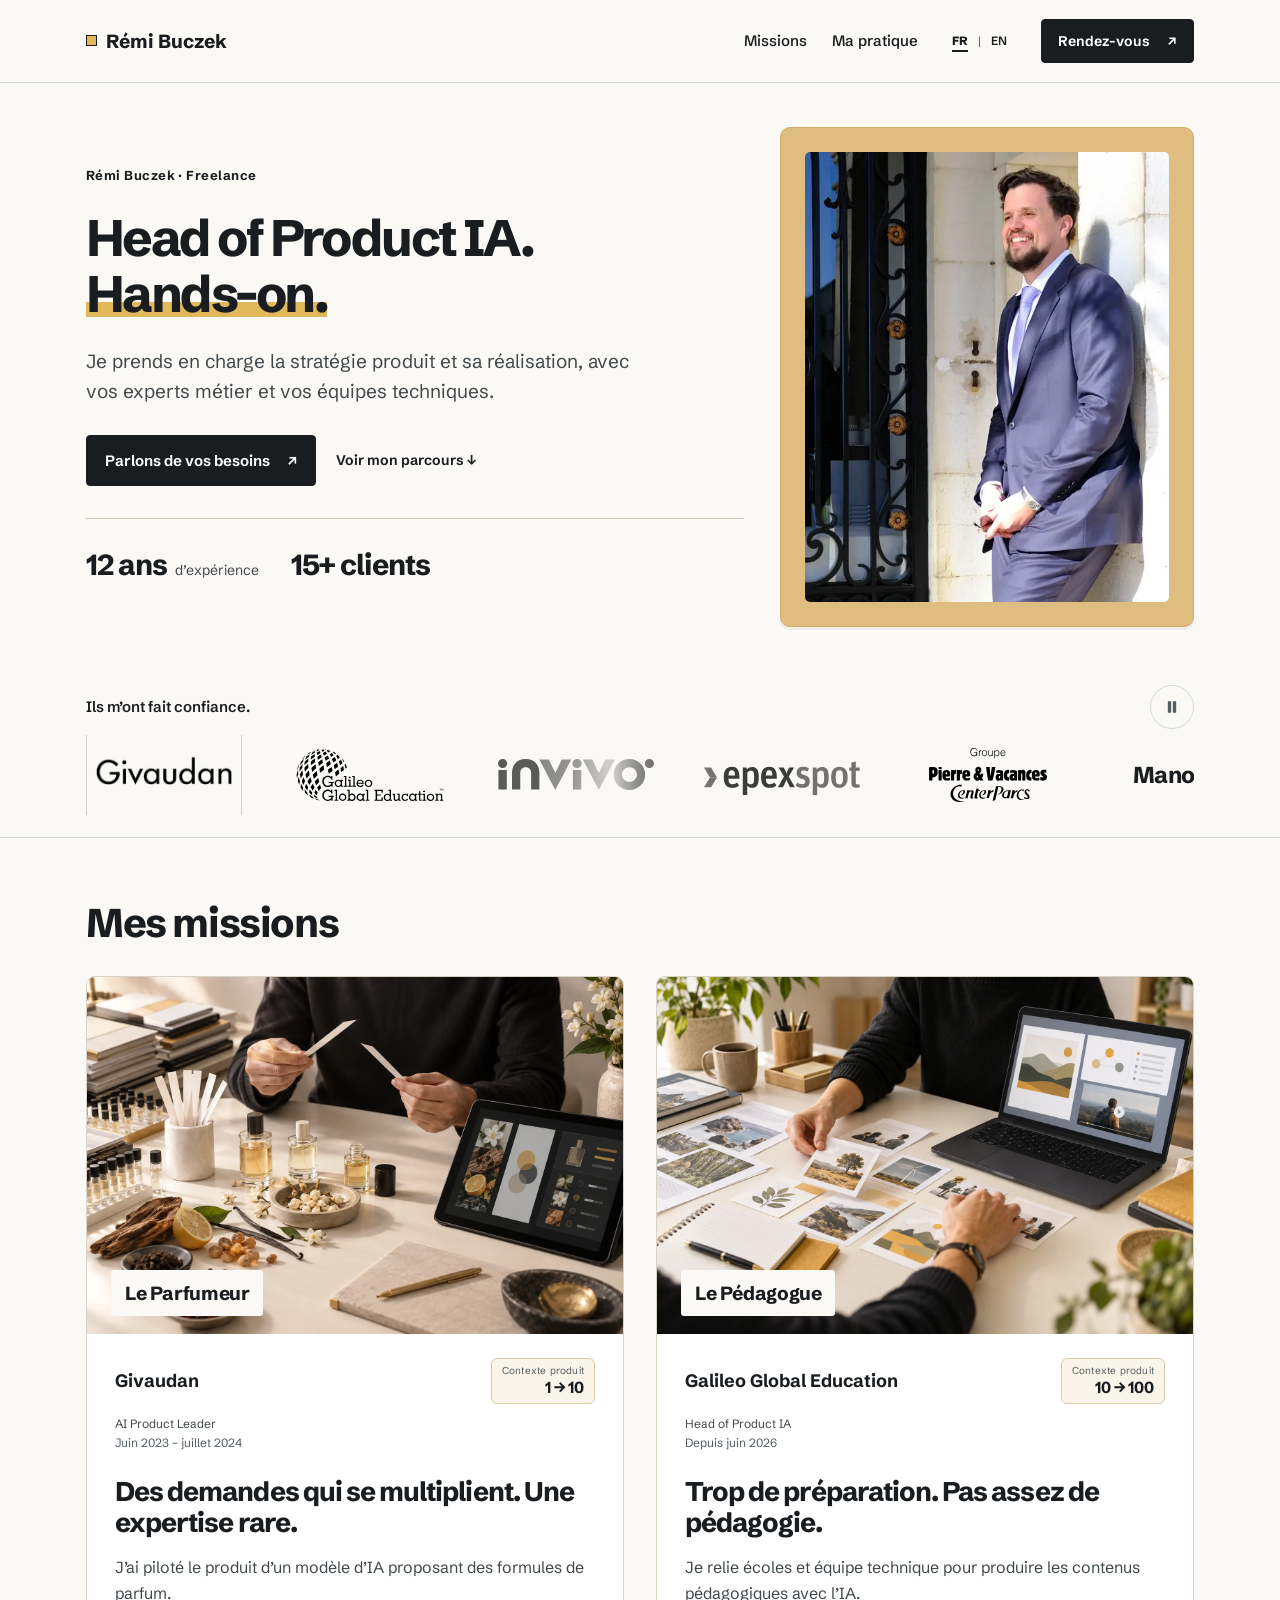
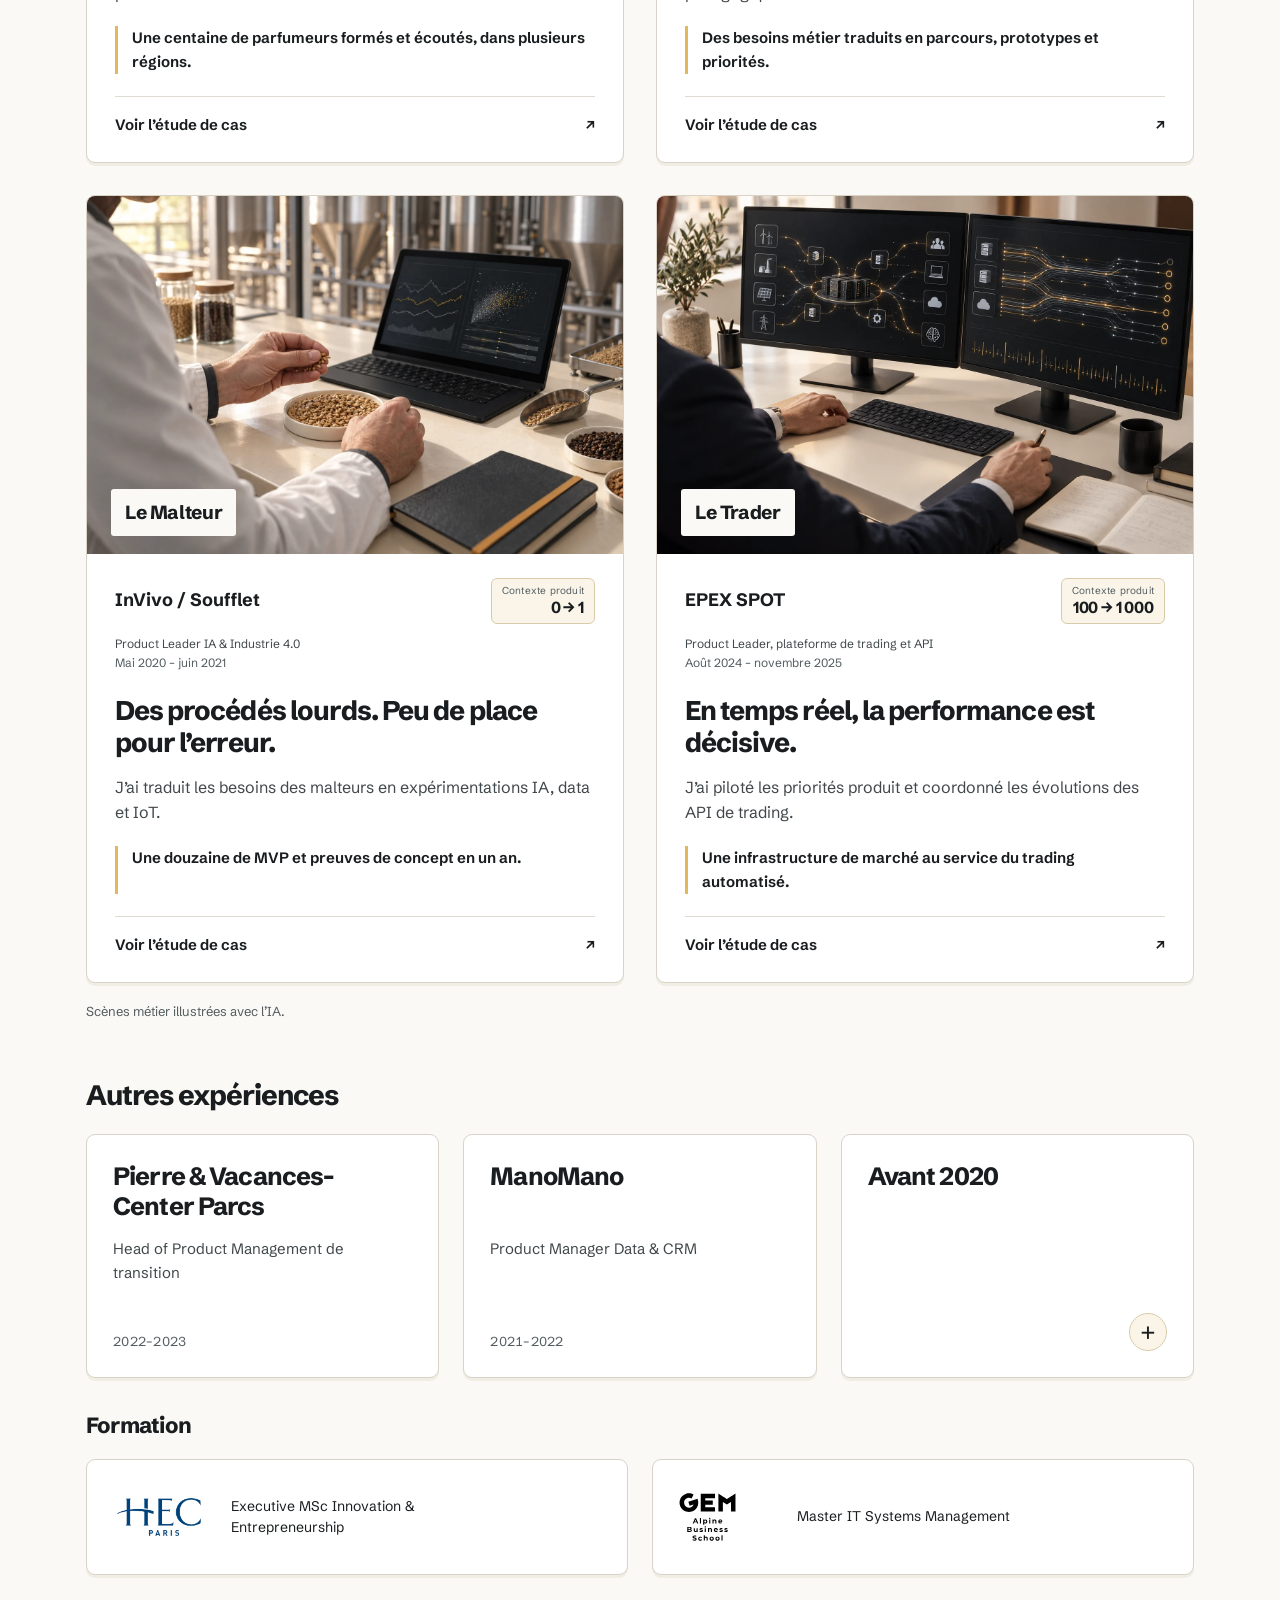
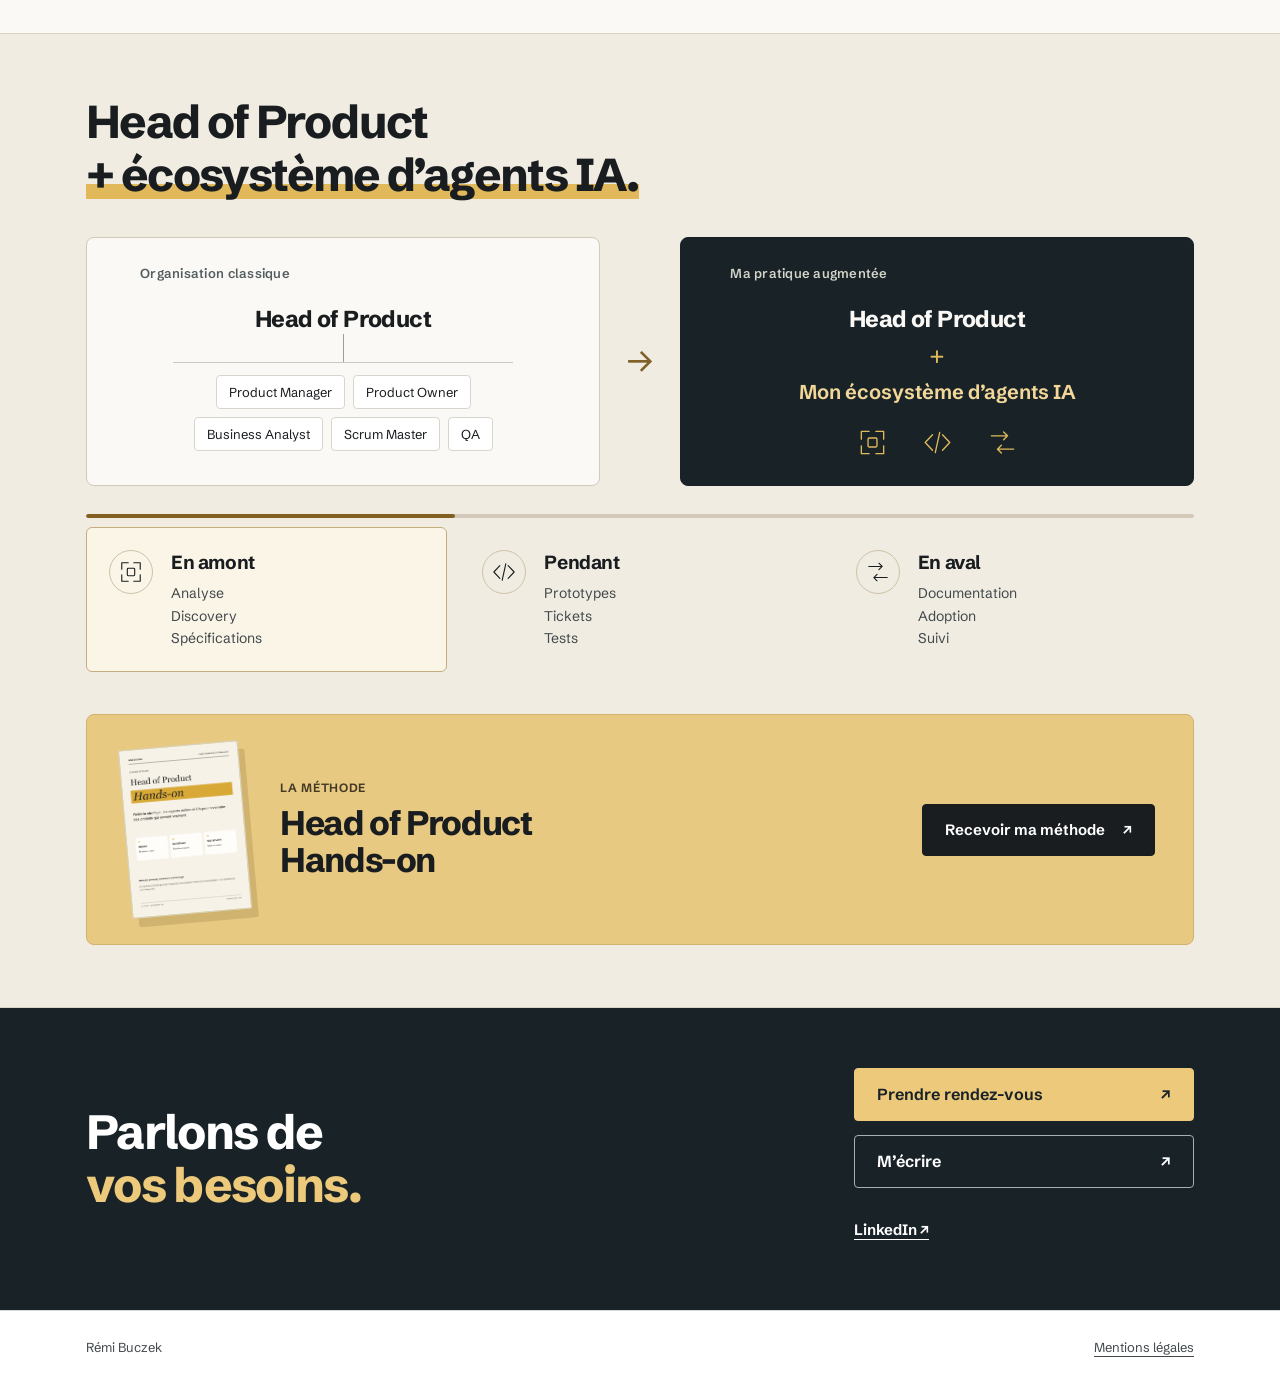
==== commit 790267b0: "Site v4: French headline back to Head of Product IA, cleaner experience cards - French hero: "Rémi B" ====
--- a/index.html
+++ b/index.html
@@ -2,7 +2,7 @@
 <html lang="fr">
 <head>
 <meta charset="utf-8"><meta name="viewport" content="width=device-width, initial-scale=1">
-<title>Rémi Buczek · Head of Product IA, hands-on</title><meta name="description" content="Head of Product IA hands-on. Quand le produit bloque, je trouve comment avancer : stratégie, réalisation et écosystème d’agents IA.">
+<title>Rémi Buczek · Head of Product IA, hands-on</title><meta name="description" content="Rémi Buczek, Head of Product IA freelance et hands-on. Stratégie produit et réalisation avec vos experts métier et vos équipes techniques.">
 <link rel="canonical" href="https://remibuczek.com/">
 <link rel="alternate" hreflang="fr" href="https://remibuczek.com/">
 <link rel="alternate" hreflang="en" href="https://remibuczek.com/en/">
@@ -10,19 +10,19 @@
 <link rel="icon" type="image/svg+xml" href="favicon.svg"><link rel="apple-touch-icon" href="apple-touch-icon.png">
 <meta name="theme-color" content="#faf9f5">
 <meta property="og:type" content="website"><meta property="og:locale" content="fr_FR"><meta property="og:site_name" content="Rémi Buczek">
-<meta property="og:url" content="https://remibuczek.com/"><meta property="og:title" content="Rémi Buczek · Head of Product IA, hands-on"><meta property="og:description" content="Head of Product IA hands-on. Quand le produit bloque, je trouve comment avancer : stratégie, réalisation et écosystème d’agents IA.">
+<meta property="og:url" content="https://remibuczek.com/"><meta property="og:title" content="Rémi Buczek · Head of Product IA, hands-on"><meta property="og:description" content="Rémi Buczek, Head of Product IA freelance et hands-on. Stratégie produit et réalisation avec vos experts métier et vos équipes techniques.">
 <meta property="og:image" content="https://remibuczek.com/assets/og-profil.jpg"><meta property="og:image:width" content="1200"><meta property="og:image:height" content="630"><meta name="twitter:card" content="summary_large_image">
 <link rel="preconnect" href="https://fonts.googleapis.com"><link rel="preconnect" href="https://fonts.gstatic.com" crossorigin>
 <link href="https://fonts.googleapis.com/css2?family=Schibsted+Grotesk:wght@400;500;600;700;800&amp;display=swap" rel="stylesheet">
-<link rel="stylesheet" href="assets/site.css?v=profil-v3"><script src="assets/site.js?v=experts-v6" defer></script>
+<link rel="stylesheet" href="assets/site.css?v=profil-v4"><script src="assets/site.js?v=experts-v6" defer></script>
 </head>
-<body class="profile-page concise-page dynamic-page">
+<body class="profile-page concise-page dynamic-page refined-page">
 <a class="skip" href="#top">Aller au contenu</a>
 <header class="site"><div class="wrap nav">
 <a class="brand" href="./" aria-label="Rémi Buczek — Accueil"><span aria-hidden="true"></span>Rémi Buczek</a>
 <nav class="main-nav" aria-label="Navigation principale"><a href="#etudes-de-cas">Missions</a><a href="#methode">Ma pratique</a></nav>
 <nav class="language-switch" aria-label="Langue"><a lang="fr" hreflang="fr" href="./" aria-current="page" aria-label="Français">FR</a><span aria-hidden="true">|</span><a lang="en" hreflang="en" href="en/" aria-label="English">EN</a></nav><a class="btn btn-primary" href="https://calendly.com/remibuczek/call" target="_blank" rel="noopener">Rendez-vous<span aria-hidden="true">↗</span><span class="sr-only"> (nouvel onglet)</span></a>
-</div></header><main id="top" tabindex="-1"><section class="hero" aria-labelledby="hero-title"><div class="wrap hero-grid"><div class="hero-copy"><p class="eyebrow">Head of Product IA · hands-on</p><h1 id="hero-title">Quand le produit bloque,<br>je trouve comment <mark>avancer.</mark></h1><p class="hero-lede">Je prends en charge la stratégie produit et sa réalisation, avec vos experts métier et vos équipes techniques.</p><div class="hero-actions"><a class="btn btn-primary" href="https://calendly.com/remibuczek/call" target="_blank" rel="noopener">Parlons de vos besoins<span aria-hidden="true">↗</span><span class="sr-only"> (nouvel onglet)</span></a><a class="text-link" href="#etudes-de-cas">Voir mon parcours <span aria-hidden="true">↓</span></a></div><div class="hero-facts" aria-label="Expérience"><p><strong>12 ans</strong> d’expérience</p><p><strong>15 clients</strong></p></div></div><div class="portrait-zone"><figure class="hero-portrait"><picture><source type="image/webp" srcset="assets/remi-portrait-800.webp"><img src="assets/remi-portrait-800.jpg" width="800" height="1000" alt="Rémi Buczek" fetchpriority="high"></picture></figure></div></div></section><section class="references" aria-label="Références clients"><div class="wrap"><div class="reference-head"><p>Ils m’ont fait confiance.</p><button type="button" id="logos-toggle" aria-pressed="false" aria-label="Mettre les références en pause"><svg viewBox="0 0 24 24" width="20" height="20" aria-hidden="true"><path d="M8 5v14M16 5v14" fill="none" stroke="currentColor" stroke-width="2"/></svg></button></div><div class="logo-marquee" data-paused="false"><div class="logo-track"><ul class="logo-group"><li><img src="assets/logos/givaudan.jpg" alt="Givaudan" width="156" height="54" loading="lazy"></li><li><img src="assets/logos/galileo.svg" alt="Galileo Global Education" width="156" height="54" loading="lazy"></li><li><img src="assets/logos/invivo.svg" alt="InVivo / Soufflet" width="156" height="54" loading="lazy"></li><li><img src="assets/logos/epex.svg" alt="EPEX SPOT" width="156" height="54" loading="lazy"></li><li><img src="assets/logos/pvcp.svg" alt="Pierre &amp; Vacances Center Parcs" width="156" height="54" loading="lazy"></li><li><span class="brand-name">ManoMano</span></li><li><img src="assets/logos/lafourche.svg" alt="La Fourche" width="156" height="54" loading="lazy"></li></ul><ul class="logo-group" aria-hidden="true"><li><img src="assets/logos/givaudan.jpg" alt="Givaudan" width="156" height="54" loading="lazy"></li><li><img src="assets/logos/galileo.svg" alt="Galileo Global Education" width="156" height="54" loading="lazy"></li><li><img src="assets/logos/invivo.svg" alt="InVivo / Soufflet" width="156" height="54" loading="lazy"></li><li><img src="assets/logos/epex.svg" alt="EPEX SPOT" width="156" height="54" loading="lazy"></li><li><img src="assets/logos/pvcp.svg" alt="Pierre &amp; Vacances Center Parcs" width="156" height="54" loading="lazy"></li><li><span class="brand-name">ManoMano</span></li><li><img src="assets/logos/lafourche.svg" alt="La Fourche" width="156" height="54" loading="lazy"></li></ul></div></div></div></section><section class="section cases" id="etudes-de-cas"><span id="produits"></span><div class="wrap"><div class="section-heading"><h2>Mes missions</h2></div><div class="case-grid"><article class="expert-card" id="expert-givaudan" aria-labelledby="pain-givaudan"><span class="case-anchor" id="givaudan"></span><div class="case-visual"><img class="expert-image" src="assets/experts/parfumier-v1.webp" width="1536" height="1024" alt="Illustration IA : le parfumeur et ses outils métier" loading="lazy"><p class="case-persona">Le Parfumeur</p></div><div class="case-body"><div class="case-heading"><p class="company">Givaudan</p><p class="maturity"><span>Contexte produit</span><strong>1 → 10</strong></p></div><p class="mission-role">AI Product Leader<span>Juin 2023 – juillet 2024</span></p><h3 class="case-pain" id="pain-givaudan">Des demandes qui se multiplient. Une expertise rare.</h3><p class="intervention">J’ai piloté le produit d’un modèle d’IA proposant des formules de parfum.</p><p class="case-proof">Une centaine de parfumeurs formés et écoutés, dans plusieurs régions.</p><button class="btn btn-secondary" type="button" data-lead="givaudan" data-title="Demander l’étude de cas — Givaudan" data-description="Demandez l’étude de cas : contexte, choix produit et contribution de Rémi.">Voir l’étude de cas<span aria-hidden="true">↗</span></button></div></article>
+</div></header><main id="top" tabindex="-1"><section class="hero" aria-labelledby="hero-title"><div class="wrap hero-grid"><div class="hero-copy"><p class="eyebrow">Rémi Buczek · Freelance</p><h1 id="hero-title">Head of Product IA.<br><mark>Hands-on.</mark></h1><p class="hero-lede">Je prends en charge la stratégie produit et sa réalisation, avec vos experts métier et vos équipes techniques.</p><div class="hero-actions"><a class="btn btn-primary" href="https://calendly.com/remibuczek/call" target="_blank" rel="noopener">Parlons de vos besoins<span aria-hidden="true">↗</span><span class="sr-only"> (nouvel onglet)</span></a><a class="text-link" href="#etudes-de-cas">Voir mon parcours <span aria-hidden="true">↓</span></a></div><div class="hero-facts" aria-label="Expérience"><p><strong>12 ans</strong> d’expérience</p><p><strong>15+ clients</strong></p></div></div><div class="portrait-zone"><figure class="hero-portrait"><picture><source type="image/webp" srcset="assets/remi-portrait-800.webp"><img src="assets/remi-portrait-800.jpg" width="800" height="1000" alt="Rémi Buczek" fetchpriority="high"></picture></figure></div></div></section><section class="references" aria-label="Références clients"><div class="wrap"><div class="reference-head"><p>Ils m’ont fait confiance.</p><button type="button" id="logos-toggle" aria-pressed="false" aria-label="Mettre les références en pause"><svg viewBox="0 0 24 24" width="20" height="20" aria-hidden="true"><path d="M8 5v14M16 5v14" fill="none" stroke="currentColor" stroke-width="2"/></svg></button></div><div class="logo-marquee" data-paused="false"><div class="logo-track"><ul class="logo-group"><li><img src="assets/logos/givaudan.jpg" alt="Givaudan" width="156" height="54" loading="lazy"></li><li><img src="assets/logos/galileo.svg" alt="Galileo Global Education" width="156" height="54" loading="lazy"></li><li><img src="assets/logos/invivo.svg" alt="InVivo / Soufflet" width="156" height="54" loading="lazy"></li><li><img src="assets/logos/epex.svg" alt="EPEX SPOT" width="156" height="54" loading="lazy"></li><li><img src="assets/logos/pvcp.svg" alt="Pierre &amp; Vacances Center Parcs" width="156" height="54" loading="lazy"></li><li><span class="brand-name">ManoMano</span></li><li><img src="assets/logos/lafourche.svg" alt="La Fourche" width="156" height="54" loading="lazy"></li></ul><ul class="logo-group" aria-hidden="true"><li><img src="assets/logos/givaudan.jpg" alt="Givaudan" width="156" height="54" loading="lazy"></li><li><img src="assets/logos/galileo.svg" alt="Galileo Global Education" width="156" height="54" loading="lazy"></li><li><img src="assets/logos/invivo.svg" alt="InVivo / Soufflet" width="156" height="54" loading="lazy"></li><li><img src="assets/logos/epex.svg" alt="EPEX SPOT" width="156" height="54" loading="lazy"></li><li><img src="assets/logos/pvcp.svg" alt="Pierre &amp; Vacances Center Parcs" width="156" height="54" loading="lazy"></li><li><span class="brand-name">ManoMano</span></li><li><img src="assets/logos/lafourche.svg" alt="La Fourche" width="156" height="54" loading="lazy"></li></ul></div></div></div></section><section class="section cases" id="etudes-de-cas"><span id="produits"></span><div class="wrap"><div class="section-heading"><h2>Mes missions</h2></div><div class="case-grid"><article class="expert-card" id="expert-givaudan" aria-labelledby="pain-givaudan"><span class="case-anchor" id="givaudan"></span><div class="case-visual"><img class="expert-image" src="assets/experts/parfumier-v1.webp" width="1536" height="1024" alt="Illustration IA : le parfumeur et ses outils métier" loading="lazy"><p class="case-persona">Le Parfumeur</p></div><div class="case-body"><div class="case-heading"><p class="company">Givaudan</p><p class="maturity"><span>Contexte produit</span><strong>1 → 10</strong></p></div><p class="mission-role">AI Product Leader<span>Juin 2023 – juillet 2024</span></p><h3 class="case-pain" id="pain-givaudan">Des demandes qui se multiplient. Une expertise rare.</h3><p class="intervention">J’ai piloté le produit d’un modèle d’IA proposant des formules de parfum.</p><p class="case-proof">Une centaine de parfumeurs formés et écoutés, dans plusieurs régions.</p><button class="btn btn-secondary" type="button" data-lead="givaudan" data-title="Demander l’étude de cas — Givaudan" data-description="Demandez l’étude de cas : contexte, choix produit et contribution de Rémi.">Voir l’étude de cas<span aria-hidden="true">↗</span></button></div></article>
 <article class="expert-card" id="expert-galileo" aria-labelledby="pain-galileo"><span class="case-anchor" id="galileo"></span><div class="case-visual"><img class="expert-image" src="assets/experts/pedagogue-v1.webp" width="1536" height="1024" alt="Illustration IA : le pédagogue et ses outils métier" loading="lazy"><p class="case-persona">Le Pédagogue</p></div><div class="case-body"><div class="case-heading"><p class="company">Galileo Global Education</p><p class="maturity"><span>Contexte produit</span><strong>10 → 100</strong></p></div><p class="mission-role">Head of Product IA<span>Depuis juin 2026</span></p><h3 class="case-pain" id="pain-galileo">Trop de préparation. Pas assez de pédagogie.</h3><p class="intervention">Je relie écoles et équipe technique pour produire les contenus pédagogiques avec l’IA.</p><p class="case-proof">Des besoins métier traduits en parcours, prototypes et priorités.</p><button class="btn btn-secondary" type="button" data-lead="galileo" data-title="Demander l’étude de cas — Galileo Global Education" data-description="Demandez l’étude de cas : contexte, choix produit et contribution de Rémi.">Voir l’étude de cas<span aria-hidden="true">↗</span></button></div></article>
 <article class="expert-card" id="expert-invivo" aria-labelledby="pain-invivo"><span class="case-anchor" id="invivo"></span><div class="case-visual"><img class="expert-image" src="assets/experts/malteur-v1.webp" width="1536" height="1024" alt="Illustration IA : le malteur et ses outils métier" loading="lazy"><p class="case-persona">Le Malteur</p></div><div class="case-body"><div class="case-heading"><p class="company">InVivo / Soufflet</p><p class="maturity"><span>Contexte produit</span><strong>0 → 1</strong></p></div><p class="mission-role">Product Leader IA &amp; Industrie 4.0<span>Mai 2020 – juin 2021</span></p><h3 class="case-pain" id="pain-invivo">Des procédés lourds. Peu de place pour l’erreur.</h3><p class="intervention">J’ai traduit les besoins des malteurs en expérimentations IA, data et IoT.</p><p class="case-proof">Une douzaine de MVP et preuves de concept en un an.</p><button class="btn btn-secondary" type="button" data-lead="invivo" data-title="Demander l’étude de cas — InVivo / Soufflet" data-description="Demandez l’étude de cas : contexte, choix produit et contribution de Rémi.">Voir l’étude de cas<span aria-hidden="true">↗</span></button></div></article>
-<article class="expert-card" id="expert-epex" aria-labelledby="pain-epex"><span class="case-anchor" id="epex"></span><div class="case-visual"><img class="expert-image" src="assets/experts/trader-v1.webp" width="1536" height="1024" alt="Illustration IA : le trader et ses outils métier" loading="lazy"><p class="case-persona">Le Trader</p></div><div class="case-body"><div class="case-heading"><p class="company">EPEX SPOT</p><p class="maturity"><span>Contexte produit</span><strong>100 → 1 000</strong></p></div><p class="mission-role">Product Leader, plateforme de trading et API<span>Août 2024 – novembre 2025</span></p><h3 class="case-pain" id="pain-epex">En temps réel, la performance est décisive.</h3><p class="intervention">J’ai piloté les priorités produit et coordonné les évolutions des API de trading.</p><p class="case-proof">Une infrastructure de marché au service du trading automatisé.</p><button class="btn btn-secondary" type="button" data-lead="epex" data-title="Demander l’étude de cas — EPEX SPOT" data-description="Demandez l’étude de cas : contexte, choix produit et contribution de Rémi.">Voir l’étude de cas<span aria-hidden="true">↗</span></button></div></article></div><p class="image-note">Scènes métier illustrées avec l’IA.</p></div></section><section class="section career" aria-labelledby="career-title"><div class="wrap"><h2 id="career-title">Autres expériences</h2><div class="experience-line"><p>Pierre &amp; Vacances-Center Parcs</p><p><strong>ManoMano</strong><span class="scaleup">Scale-up</span><span class="experience-role">Product Manager data &amp; CRM · 2021–2022</span></p><details class="early-career"><summary>Avant 2020<span aria-hidden="true">+</span></summary><p>Yves Rocher · EDF · Assurance Retraite · Engie · CGI Business Consulting · La Poste</p></details></div><div class="education"><h2>Formation</h2><div class="credentials"><div><img src="assets/education/hec-paris.png" width="1280" height="671" alt="HEC Paris" loading="lazy"><span>Executive MSc Innovation &amp; Entrepreneurship</span></div><div><img src="assets/education/gem.svg" width="467" height="396" alt="Grenoble École de Management" loading="lazy"><span>Master IT Systems Management</span></div></div></div></div></section><section class="section bio" id="qui-suis-je"><span id="ressources"></span><span id="livres-blancs"></span><span id="head-product"></span><span id="kit"></span><span id="po"></span><span id="pm"></span><div class="wrap"><div class="practice" id="methode"><h2>Head of Product<br><mark>+ écosystème d’agents IA.</mark></h2><div class="operating-model" aria-label="Organisation Produit classique et ma pratique augmentée par l’IA"><div class="model-before"><h3>Organisation classique</h3><p class="product-node">Head of Product</p><div class="model-branch" aria-hidden="true"></div><ul class="role-list"><li>Product Manager</li><li>Product Owner</li><li>Business Analyst</li><li>Scrum Master</li><li>QA</li></ul></div><span class="model-arrow" aria-hidden="true">→</span><div class="model-after"><h3>Ma pratique augmentée</h3><p class="product-node">Head of Product</p><span class="ecosystem-plus" aria-hidden="true">+</span><p class="ecosystem-node">Mon écosystème d’agents IA</p><div class="ecosystem-icons" aria-hidden="true"><svg viewBox="0 0 52 52" width="36" height="36" aria-hidden="true" focusable="false" fill="none" stroke="currentColor" stroke-width="2.4" stroke-linecap="round" stroke-linejoin="round"><path d="M20 6H6v14M32 6h14v14M6 32v14h14M32 46h14V32"/><rect x="18" y="18" width="16" height="16" rx="2"/></svg><svg viewBox="0 0 52 52" width="36" height="36" aria-hidden="true" focusable="false" fill="none" stroke="currentColor" stroke-width="2.4" stroke-linecap="round" stroke-linejoin="round"><path d="m17 12-13 14 13 14M35 12l13 14-13 14M30 8l-8 36"/></svg><svg viewBox="0 0 52 52" width="36" height="36" aria-hidden="true" focusable="false" fill="none" stroke="currentColor" stroke-width="2.4" stroke-linecap="round" stroke-linejoin="round"><path d="M6 14h29l-7-7M35 14l-7 7M46 38H17l7-7M17 38l7 7"/></svg></div></div></div><fieldset class="agent-timeline"><legend class="sr-only">Explorer le travail de mon écosystème d’agents tout au long du produit</legend><input class="sr-only phase-radio" type="radio" name="product-phase" id="phase-before" value="before" checked><input class="sr-only phase-radio" type="radio" name="product-phase" id="phase-during" value="during"><input class="sr-only phase-radio" type="radio" name="product-phase" id="phase-after" value="after"><div class="phase-track" aria-hidden="true"><span></span></div><div class="phase-grid"><label class="phase phase-before" for="phase-before"><span class="phase-icon"><svg viewBox="0 0 52 52" width="36" height="36" aria-hidden="true" focusable="false" fill="none" stroke="currentColor" stroke-width="2.4" stroke-linecap="round" stroke-linejoin="round"><path d="M20 6H6v14M32 6h14v14M6 32v14h14M32 46h14V32"/><rect x="18" y="18" width="16" height="16" rx="2"/></svg></span><strong>En amont</strong><span class="phase-tasks"><span>Analyse</span><span>Discovery</span><span>Spécifications</span></span></label><label class="phase phase-during" for="phase-during"><span class="phase-icon"><svg viewBox="0 0 52 52" width="36" height="36" aria-hidden="true" focusable="false" fill="none" stroke="currentColor" stroke-width="2.4" stroke-linecap="round" stroke-linejoin="round"><path d="m17 12-13 14 13 14M35 12l13 14-13 14M30 8l-8 36"/></svg></span><strong>Pendant</strong><span class="phase-tasks"><span>Prototypes</span><span>Tickets</span><span>Tests</span></span></label><label class="phase phase-after" for="phase-after"><span class="phase-icon"><svg viewBox="0 0 52 52" width="36" height="36" aria-hidden="true" focusable="false" fill="none" stroke="currentColor" stroke-width="2.4" stroke-linecap="round" stroke-linejoin="round"><path d="M6 14h29l-7-7M35 14l-7 7M46 38H17l7-7M17 38l7 7"/></svg></span><strong>En aval</strong><span class="phase-tasks"><span>Documentation</span><span>Adoption</span><span>Suivi</span></span></label></div></fieldset><aside class="guide-banner" aria-labelledby="guide-title"><img class="book-preview" src="assets/resources/head-product-hands-on-cover.png" alt="Couverture du guide Head of Product Hands-on de Rémi Buczek" width="993" height="1404" loading="lazy"><div><p class="eyebrow">La méthode</p><h3 id="guide-title">Head of Product<br>Hands-on</h3></div><button class="btn btn-primary" type="button" data-lead="methode" data-title="Head of Product Hands-on" data-description="Recevez mon guide Head of Product Hands-on et échangeons sur votre contexte.">Recevoir ma méthode<span aria-hidden="true">↗</span></button></aside></div></div></section><section class="section contact" id="contact" aria-labelledby="contact-title"><div class="wrap contact-grid" id="accompagnement"><h2 id="contact-title">Parlons de<br><mark>vos besoins.</mark></h2><div class="contact-actions"><a class="btn btn-primary" href="https://calendly.com/remibuczek/call" target="_blank" rel="noopener">Prendre rendez-vous<span aria-hidden="true">↗</span><span class="sr-only"> (nouvel onglet)</span></a><button class="btn btn-secondary" type="button" data-lead="contact" data-title="Parlons de vos besoins" data-description="Votre contexte, votre équipe, ce que vous souhaitez me confier : écrivez-moi pour commencer l’échange.">M’écrire<span aria-hidden="true">↗</span></button><a class="text-link" href="https://www.linkedin.com/in/remibuczek" target="_blank" rel="noopener">LinkedIn <span aria-hidden="true">↗</span><span class="sr-only"> (nouvel onglet)</span></a></div></div></section></main><footer><div class="wrap footer-inner"><span>Rémi Buczek</span><a href="mentions-legales.html">Mentions légales</a></div></footer><dialog id="lead-dialog" aria-labelledby="lead-title" aria-describedby="lead-description"><button type="button" class="dialog-close" data-close-dialog aria-label="Fermer">×</button><p class="eyebrow">Un échange avec Rémi</p><h2 id="lead-title">Recevoir ma méthode</h2><p id="lead-description">Recevez ma méthode et échangeons sur votre contexte.</p><form id="lead-form"><input type="hidden" name="resource" value="methode"><div class="honeypot" aria-hidden="true"><label>Ne pas remplir<input name="_gotcha" tabindex="-1" autocomplete="off"></label></div><label for="lead-email">Votre email professionnel</label><input id="lead-email" type="email" name="email" autocomplete="email" placeholder="vous@entreprise.fr" required maxlength="254"><label for="lead-message">Votre besoin <span>(facultatif)</span></label><textarea id="lead-message" name="message" rows="3" maxlength="3000" placeholder="Le métier, le défi ou le projet qui vous amène…"></textarea><label class="consent"><input type="checkbox" name="consent" value="contact-request" required><span>J’accepte d’être recontacté au sujet de cette demande.</span></label><p class="form-note" id="lead-mode-note">Cette demande s’envoie depuis votre messagerie. Vous pourrez relire l’email avant de l’envoyer.</p><button class="btn btn-primary" id="lead-submit" type="submit">Ouvrir mon email</button><p id="lead-status" role="status" aria-live="polite"></p><p class="privacy-note">Aucune inscription à une newsletter. <a href="mentions-legales.html">Mentions légales</a></p></form></dialog><noscript><p class="wrap">Pour une mission, ma méthode ou un échange : <a href="mailto:remibuczek@gmail.com">remibuczek@gmail.com</a>.</p></noscript></body></html>+<article class="expert-card" id="expert-epex" aria-labelledby="pain-epex"><span class="case-anchor" id="epex"></span><div class="case-visual"><img class="expert-image" src="assets/experts/trader-v1.webp" width="1536" height="1024" alt="Illustration IA : le trader et ses outils métier" loading="lazy"><p class="case-persona">Le Trader</p></div><div class="case-body"><div class="case-heading"><p class="company">EPEX SPOT</p><p class="maturity"><span>Contexte produit</span><strong>100 → 1 000</strong></p></div><p class="mission-role">Product Leader, plateforme de trading et API<span>Août 2024 – novembre 2025</span></p><h3 class="case-pain" id="pain-epex">En temps réel, la performance est décisive.</h3><p class="intervention">J’ai piloté les priorités produit et coordonné les évolutions des API de trading.</p><p class="case-proof">Une infrastructure de marché au service du trading automatisé.</p><button class="btn btn-secondary" type="button" data-lead="epex" data-title="Demander l’étude de cas — EPEX SPOT" data-description="Demandez l’étude de cas : contexte, choix produit et contribution de Rémi.">Voir l’étude de cas<span aria-hidden="true">↗</span></button></div></article></div><p class="image-note">Scènes métier illustrées avec l’IA.</p></div></section><section class="section career" aria-labelledby="career-title"><div class="wrap"><h2 id="career-title">Autres expériences</h2><div class="experience-grid"><article class="experience-card"><h3>Pierre &amp; Vacances-<br>Center Parcs</h3><p class="experience-role">Head of Product Management de transition</p><p class="experience-date">2022–2023</p></article><article class="experience-card"><h3>ManoMano</h3><p class="experience-role">Product Manager Data &amp; CRM</p><p class="experience-date">2021–2022</p></article><details class="experience-card early-career"><summary><span class="experience-company">Avant 2020</span><span class="history-toggle" aria-hidden="true">+</span></summary><ul><li>Yves Rocher</li><li>EDF</li><li>Assurance Retraite</li><li>Engie</li><li>CGI Business Consulting</li><li>La Poste</li></ul></details></div><div class="education"><h2>Formation</h2><div class="credentials"><div class="education-card"><img src="assets/education/hec-paris.png" width="1280" height="671" alt="HEC Paris" loading="lazy"><span>Executive MSc Innovation &amp; Entrepreneurship</span></div><div class="education-card"><img src="assets/education/gem.svg" width="467" height="396" alt="Grenoble École de Management" loading="lazy"><span>Master IT Systems Management</span></div></div></div></div></section><section class="section bio" id="qui-suis-je"><span id="ressources"></span><span id="livres-blancs"></span><span id="head-product"></span><span id="kit"></span><span id="po"></span><span id="pm"></span><div class="wrap"><div class="practice" id="methode"><h2>Head of Product<br><mark>+ écosystème d’agents IA.</mark></h2><div class="operating-model" aria-label="Organisation Produit classique et ma pratique augmentée par l’IA"><div class="model-before"><h3>Organisation classique</h3><p class="product-node">Head of Product</p><div class="model-branch" aria-hidden="true"></div><ul class="role-list"><li>Product Manager</li><li>Product Owner</li><li>Business Analyst</li><li>Scrum Master</li><li>QA</li></ul></div><span class="model-arrow" aria-hidden="true">→</span><div class="model-after"><h3>Ma pratique augmentée</h3><p class="product-node">Head of Product</p><span class="ecosystem-plus" aria-hidden="true">+</span><p class="ecosystem-node">Mon écosystème d’agents IA</p><div class="ecosystem-icons" aria-hidden="true"><svg viewBox="0 0 52 52" width="36" height="36" aria-hidden="true" focusable="false" fill="none" stroke="currentColor" stroke-width="2.4" stroke-linecap="round" stroke-linejoin="round"><path d="M20 6H6v14M32 6h14v14M6 32v14h14M32 46h14V32"/><rect x="18" y="18" width="16" height="16" rx="2"/></svg><svg viewBox="0 0 52 52" width="36" height="36" aria-hidden="true" focusable="false" fill="none" stroke="currentColor" stroke-width="2.4" stroke-linecap="round" stroke-linejoin="round"><path d="m17 12-13 14 13 14M35 12l13 14-13 14M30 8l-8 36"/></svg><svg viewBox="0 0 52 52" width="36" height="36" aria-hidden="true" focusable="false" fill="none" stroke="currentColor" stroke-width="2.4" stroke-linecap="round" stroke-linejoin="round"><path d="M6 14h29l-7-7M35 14l-7 7M46 38H17l7-7M17 38l7 7"/></svg></div></div></div><fieldset class="agent-timeline"><legend class="sr-only">Explorer le travail de mon écosystème d’agents tout au long du produit</legend><input class="sr-only phase-radio" type="radio" name="product-phase" id="phase-before" value="before" checked><input class="sr-only phase-radio" type="radio" name="product-phase" id="phase-during" value="during"><input class="sr-only phase-radio" type="radio" name="product-phase" id="phase-after" value="after"><div class="phase-track" aria-hidden="true"><span></span></div><div class="phase-grid"><label class="phase phase-before" for="phase-before"><span class="phase-icon"><svg viewBox="0 0 52 52" width="36" height="36" aria-hidden="true" focusable="false" fill="none" stroke="currentColor" stroke-width="2.4" stroke-linecap="round" stroke-linejoin="round"><path d="M20 6H6v14M32 6h14v14M6 32v14h14M32 46h14V32"/><rect x="18" y="18" width="16" height="16" rx="2"/></svg></span><strong>En amont</strong><span class="phase-tasks"><span>Analyse</span><span>Discovery</span><span>Spécifications</span></span></label><label class="phase phase-during" for="phase-during"><span class="phase-icon"><svg viewBox="0 0 52 52" width="36" height="36" aria-hidden="true" focusable="false" fill="none" stroke="currentColor" stroke-width="2.4" stroke-linecap="round" stroke-linejoin="round"><path d="m17 12-13 14 13 14M35 12l13 14-13 14M30 8l-8 36"/></svg></span><strong>Pendant</strong><span class="phase-tasks"><span>Prototypes</span><span>Tickets</span><span>Tests</span></span></label><label class="phase phase-after" for="phase-after"><span class="phase-icon"><svg viewBox="0 0 52 52" width="36" height="36" aria-hidden="true" focusable="false" fill="none" stroke="currentColor" stroke-width="2.4" stroke-linecap="round" stroke-linejoin="round"><path d="M6 14h29l-7-7M35 14l-7 7M46 38H17l7-7M17 38l7 7"/></svg></span><strong>En aval</strong><span class="phase-tasks"><span>Documentation</span><span>Adoption</span><span>Suivi</span></span></label></div></fieldset><aside class="guide-banner" aria-labelledby="guide-title"><img class="book-preview" src="assets/resources/head-product-hands-on-cover.png" alt="Couverture du guide Head of Product Hands-on de Rémi Buczek" width="993" height="1404" loading="lazy"><div><p class="eyebrow">La méthode</p><h3 id="guide-title">Head of Product<br>Hands-on</h3></div><button class="btn btn-primary" type="button" data-lead="methode" data-title="Head of Product Hands-on" data-description="Recevez mon guide Head of Product Hands-on et échangeons sur votre contexte.">Recevoir ma méthode<span aria-hidden="true">↗</span></button></aside></div></div></section><section class="section contact" id="contact" aria-labelledby="contact-title"><div class="wrap contact-grid" id="accompagnement"><h2 id="contact-title">Parlons de<br><mark>vos besoins.</mark></h2><div class="contact-actions"><a class="btn btn-primary" href="https://calendly.com/remibuczek/call" target="_blank" rel="noopener">Prendre rendez-vous<span aria-hidden="true">↗</span><span class="sr-only"> (nouvel onglet)</span></a><button class="btn btn-secondary" type="button" data-lead="contact" data-title="Parlons de vos besoins" data-description="Votre contexte, votre équipe, ce que vous souhaitez me confier : écrivez-moi pour commencer l’échange.">M’écrire<span aria-hidden="true">↗</span></button><a class="text-link" href="https://www.linkedin.com/in/remibuczek" target="_blank" rel="noopener">LinkedIn <span aria-hidden="true">↗</span><span class="sr-only"> (nouvel onglet)</span></a></div></div></section></main><footer><div class="wrap footer-inner"><span>Rémi Buczek</span><a href="mentions-legales.html">Mentions légales</a></div></footer><dialog id="lead-dialog" aria-labelledby="lead-title" aria-describedby="lead-description"><button type="button" class="dialog-close" data-close-dialog aria-label="Fermer">×</button><p class="eyebrow">Un échange avec Rémi</p><h2 id="lead-title">Recevoir ma méthode</h2><p id="lead-description">Recevez ma méthode et échangeons sur votre contexte.</p><form id="lead-form"><input type="hidden" name="resource" value="methode"><div class="honeypot" aria-hidden="true"><label>Ne pas remplir<input name="_gotcha" tabindex="-1" autocomplete="off"></label></div><label for="lead-email">Votre email professionnel</label><input id="lead-email" type="email" name="email" autocomplete="email" placeholder="vous@entreprise.fr" required maxlength="254"><label for="lead-message">Votre besoin <span>(facultatif)</span></label><textarea id="lead-message" name="message" rows="3" maxlength="3000" placeholder="Le métier, le défi ou le projet qui vous amène…"></textarea><label class="consent"><input type="checkbox" name="consent" value="contact-request" required><span>J’accepte d’être recontacté au sujet de cette demande.</span></label><p class="form-note" id="lead-mode-note">Cette demande s’envoie depuis votre messagerie. Vous pourrez relire l’email avant de l’envoyer.</p><button class="btn btn-primary" id="lead-submit" type="submit">Ouvrir mon email</button><p id="lead-status" role="status" aria-live="polite"></p><p class="privacy-note">Aucune inscription à une newsletter. <a href="mentions-legales.html">Mentions légales</a></p></form></dialog><noscript><p class="wrap">Pour une mission, ma méthode ou un échange : <a href="mailto:remibuczek@gmail.com">remibuczek@gmail.com</a>.</p></noscript></body></html>
--- a/assets/site.css
+++ b/assets/site.css
@@ -314,8 +314,8 @@
 .profile-page.dynamic-page .early-career{flex:.7;min-width:0;border-left:1px solid var(--line);padding-left:28px}
 .profile-page.dynamic-page .early-career summary{display:flex;align-items:center;justify-content:space-between;gap:12px;cursor:pointer;list-style:none;font-size:14px;font-weight:650;min-height:44px;margin-top:-8px}
 .profile-page.dynamic-page .early-career summary::-webkit-details-marker{display:none}
-.profile-page.dynamic-page .early-career summary>span{font-size:24px;font-weight:400;transition:transform .2s}
-.profile-page.dynamic-page .early-career[open] summary>span{transform:rotate(45deg)}
+.profile-page.dynamic-page .early-career summary>span:not(.experience-company){font-size:24px;font-weight:400;transition:transform .2s}
+.profile-page.dynamic-page .early-career[open] summary>span:not(.experience-company){transform:rotate(45deg)}
 .profile-page.dynamic-page .early-career p{font-size:13px;line-height:1.8;margin-top:12px}
 .profile-page.dynamic-page .education{margin-top:34px;display:grid;grid-template-columns:180px 1fr;gap:30px;align-items:center}
 .profile-page.dynamic-page .education h2{font-size:20px;margin:0}
@@ -450,3 +450,82 @@
   .profile-page.dynamic-page .early-career>*{display:block}
   .profile-page.dynamic-page .guide-banner,.profile-page.dynamic-page .operating-model{break-inside:avoid}
 }
+
+/* Iteration 4: natural portrait and experience / education cards. */
+.profile-page.refined-page .hero .eyebrow{font-size:13px;letter-spacing:.035em;text-transform:none;line-height:1.6}
+.profile-page.refined-page .hero h1 mark{box-decoration-break:clone;-webkit-box-decoration-break:clone}
+.profile-page.refined-page .portrait-zone{height:500px;min-height:0;padding:24px;background:#dfbd80;border:1px solid #d2ac69;border-radius:10px;align-self:center;box-shadow:0 3px 0 #e8e2d580}
+.profile-page.refined-page .portrait-zone::after{display:none}
+.profile-page.refined-page .hero-portrait{display:block;position:relative;width:100%;height:100%;border-radius:5px;background:#dfbd80;overflow:hidden}
+.profile-page.refined-page .hero-portrait picture{display:block;width:100%;height:100%;mask-image:none;-webkit-mask-image:none;border-radius:0}
+.profile-page.refined-page .hero-portrait img{display:block;width:100%;height:100%;object-fit:cover;object-position:60% 18%;filter:none;transform:scale(1.48);transform-origin:65% 18%;aspect-ratio:auto}
+.profile-page.refined-page .career{padding:28px 0 58px}
+.profile-page.refined-page .career h2{font-size:28px;margin-bottom:24px}
+.profile-page.refined-page .experience-grid{display:grid;grid-template-columns:repeat(3,minmax(0,1fr));align-items:stretch;gap:24px}
+.profile-page.refined-page .experience-card{min-width:0;min-height:244px;display:flex;flex-direction:column;padding:26px;border:1px solid #d9d3c7;border-radius:9px;background:var(--white);box-shadow:0 3px 0 #e8e2d580}
+.profile-page.refined-page .experience-card h3,.profile-page.refined-page .experience-company{display:block;min-height:2.4em;font-size:25px;font-weight:750;letter-spacing:-.035em;line-height:1.2;color:var(--ink)}
+.profile-page.refined-page .experience-card .experience-role{font-size:15px;line-height:1.6;color:var(--body);margin-top:16px;max-width:30ch}
+.profile-page.refined-page .experience-date{margin-top:auto;padding-top:24px;font-size:13px;line-height:1.5;color:var(--muted);font-variant-numeric:tabular-nums;letter-spacing:.02em}
+.profile-page.refined-page .early-career{display:block;padding:0}
+.profile-page.refined-page .early-career summary{display:flex;flex-direction:column;align-items:flex-start;justify-content:space-between;gap:24px;min-height:242px;margin:0;padding:26px;list-style:none;cursor:pointer;border-radius:8px}
+.profile-page.refined-page .early-career summary::-webkit-details-marker{display:none}
+.profile-page.refined-page .history-toggle{display:flex;align-items:center;justify-content:center;width:38px;height:38px;align-self:flex-end;border:1px solid #d9cba9;border-radius:50%;background:#faf5e8;font-size:25px!important;line-height:1;font-weight:400;transition:transform .2s,background .2s}
+.profile-page.refined-page .early-career summary:hover .history-toggle{background:#eed8a4}
+.profile-page.refined-page .early-career[open] summary{min-height:0;flex-direction:row;align-items:center;gap:16px;padding-bottom:18px}
+.profile-page.refined-page .early-career[open] .experience-company{min-height:0}
+.profile-page.refined-page .early-career[open] .history-toggle{align-self:center;flex:0 0 38px;transform:rotate(45deg)}
+.profile-page.refined-page .early-career ul{margin:0 26px 24px;padding-top:10px;border-top:1px solid #e0dbd0;list-style:none}
+.profile-page.refined-page .early-career li{font-size:14px;line-height:1.6;padding:4px 0;color:var(--body)}
+.profile-page.refined-page .education{display:block;margin-top:36px}
+.profile-page.refined-page .education h2{font-size:22px;margin:0 0 20px}
+.profile-page.refined-page .credentials{display:grid;grid-template-columns:repeat(2,minmax(0,1fr));gap:24px;padding:0;margin:0;border:0}
+.profile-page.refined-page .credentials>.education-card{display:grid;grid-template-columns:94px minmax(0,1fr);gap:24px;align-items:center;min-height:116px;padding:24px 26px;border:1px solid #d9d3c7;border-radius:9px;background:var(--white);box-shadow:0 3px 0 #e8e2d580}
+.profile-page.refined-page .education-card img{width:94px;height:48px;object-fit:contain}
+.profile-page.refined-page .education-card span{font-size:14px;line-height:1.5;max-width:32ch;color:var(--ink)}
+@media(max-width:1050px){
+  .profile-page.refined-page .portrait-zone{height:480px;padding:18px}
+  .profile-page.refined-page .experience-grid{gap:18px}
+  .profile-page.refined-page .experience-card{padding:22px;min-height:254px}
+  .profile-page.refined-page .experience-card h3,.profile-page.refined-page .experience-company{font-size:23px}
+  .profile-page.refined-page .early-career{padding:0}.profile-page.refined-page .early-career summary{padding:22px;min-height:252px}
+  .profile-page.refined-page .early-career ul{margin-left:22px;margin-right:22px}
+  .profile-page.refined-page .credentials>.education-card{grid-template-columns:80px minmax(0,1fr);padding:22px;gap:18px}
+  .profile-page.refined-page .education-card img{width:80px}
+}
+@media(max-width:800px){
+  .profile-page.refined-page .portrait-zone{height:440px;padding:16px}
+  .profile-page.refined-page .hero .eyebrow{font-size:12px}
+  .profile-page.refined-page .experience-grid{grid-template-columns:1fr;gap:18px}
+  .profile-page.refined-page .experience-card{min-height:0;padding:24px}
+  .profile-page.refined-page .experience-card h3,.profile-page.refined-page .experience-company{min-height:0;font-size:26px}
+  .profile-page.refined-page .experience-card .experience-role{max-width:none;margin-top:14px}
+  .profile-page.refined-page .experience-date{padding-top:22px}
+  .profile-page.refined-page .early-career{padding:0}
+  .profile-page.refined-page .early-career summary,.profile-page.refined-page .early-career[open] summary{min-height:102px;padding:24px;flex-direction:row;align-items:center;gap:16px}
+  .profile-page.refined-page .history-toggle{align-self:center;flex:0 0 38px}
+  .profile-page.refined-page .early-career ul{margin:0 24px 24px}
+  .profile-page.refined-page .credentials>.education-card{grid-template-columns:1fr;gap:18px;padding:24px;align-content:start}
+}
+@media(max-width:600px){
+  .profile-page.refined-page .hero{padding-bottom:26px}
+  .profile-page.refined-page .hero-grid{gap:30px}
+  .profile-page.refined-page .hero .eyebrow{font-size:12px;letter-spacing:.025em}
+  .profile-page.refined-page .portrait-zone{height:340px;width:100%;max-width:430px;margin:0;justify-self:center;padding:18px;border-radius:9px}
+  .profile-page.refined-page .hero-portrait img{object-position:60% 18%;transform:scale(1.32);transform-origin:65% 18%}
+  .profile-page.refined-page .career{padding:24px 0 42px}
+  .profile-page.refined-page .career h2{font-size:27px;margin-bottom:22px}
+  .profile-page.refined-page .education{margin-top:32px}
+  .profile-page.refined-page .education h2{font-size:22px;margin-bottom:18px}
+  .profile-page.refined-page .credentials{grid-template-columns:1fr;gap:18px}
+  .profile-page.refined-page .credentials>.education-card{grid-template-columns:80px minmax(0,1fr);gap:22px;padding:22px;min-height:112px;align-items:center;align-content:center}
+  .profile-page.refined-page .education-card img{width:80px;height:44px}
+  .profile-page.refined-page .education-card span{font-size:13px}
+}
+@media(max-width:360px){
+  .profile-page.refined-page .portrait-zone{height:310px;padding:16px}
+  .profile-page.refined-page .experience-card{padding:22px}
+  .profile-page.refined-page .experience-card h3,.profile-page.refined-page .experience-company{font-size:24px}
+  .profile-page.refined-page .early-career{padding:0}.profile-page.refined-page .early-career summary{padding:22px}
+  .profile-page.refined-page .credentials>.education-card{grid-template-columns:65px minmax(0,1fr);padding:20px;gap:18px}
+  .profile-page.refined-page .education-card img{width:65px;height:40px}
+}
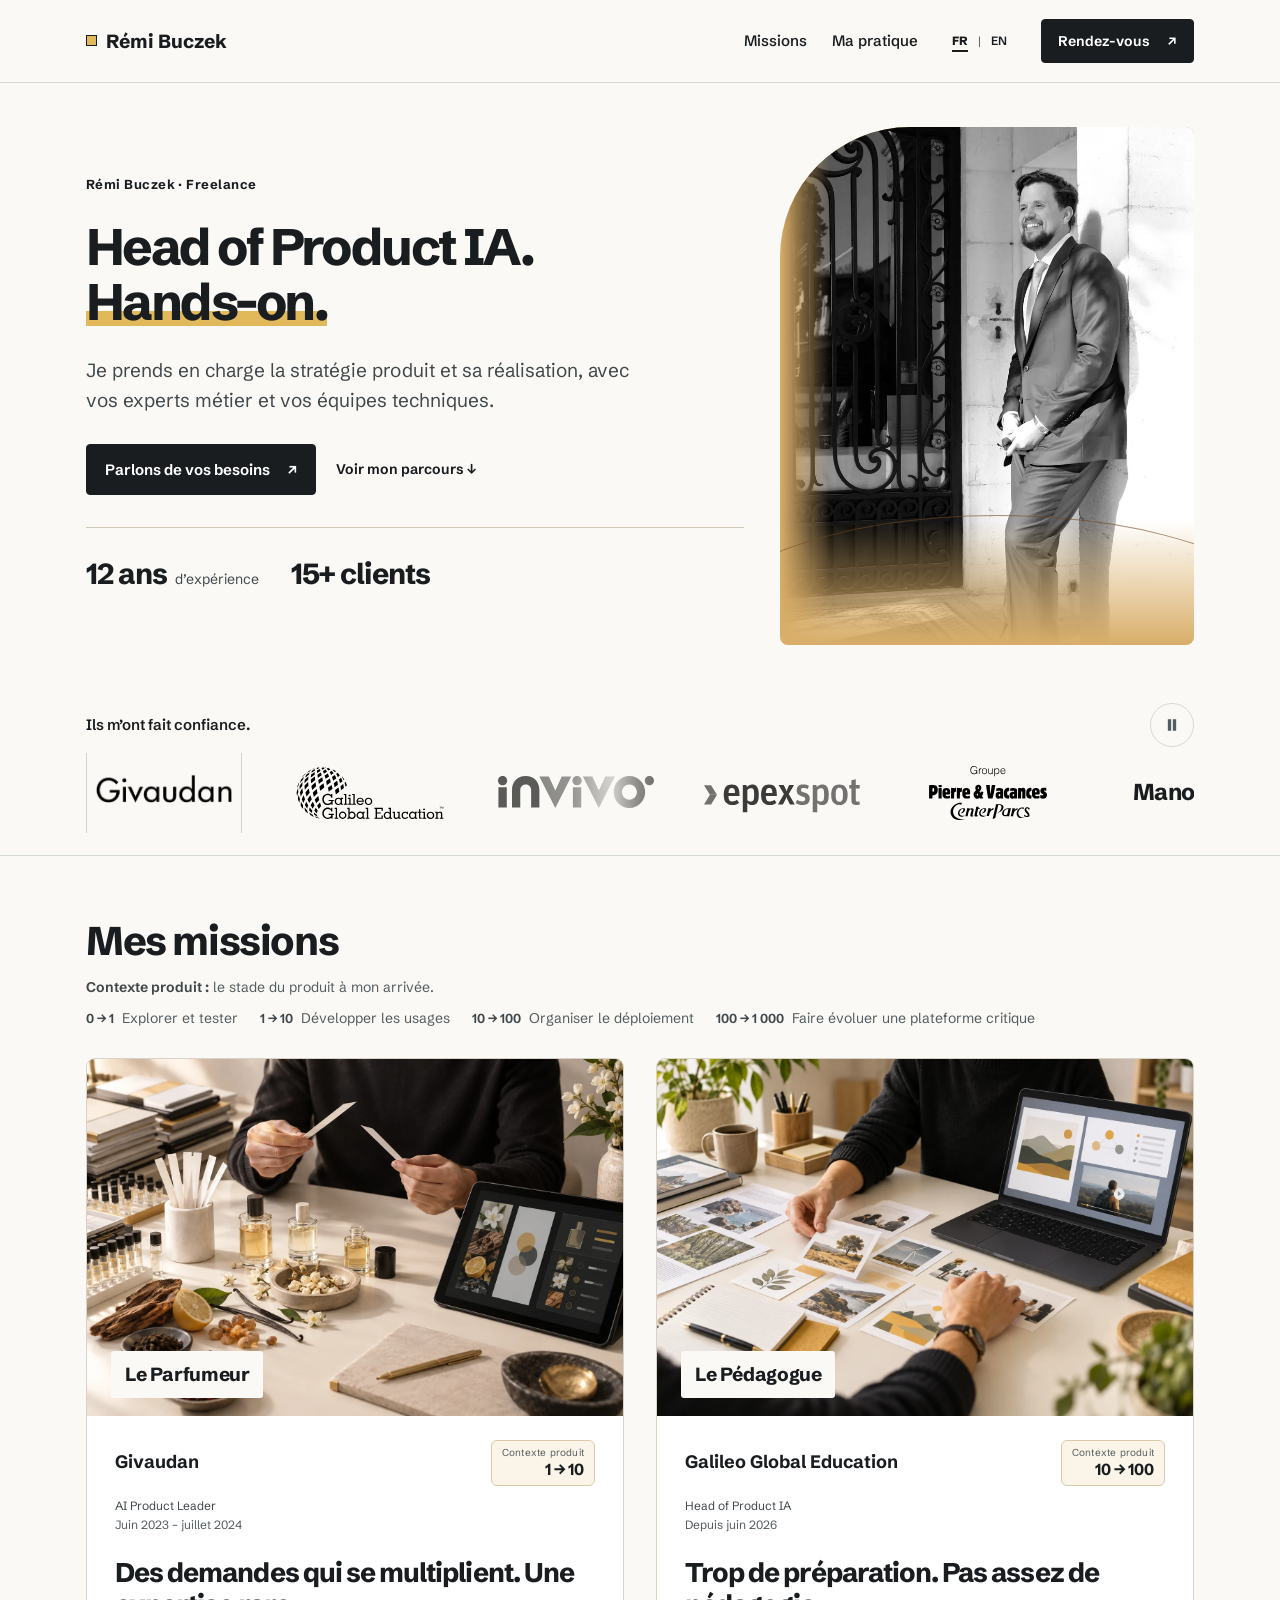
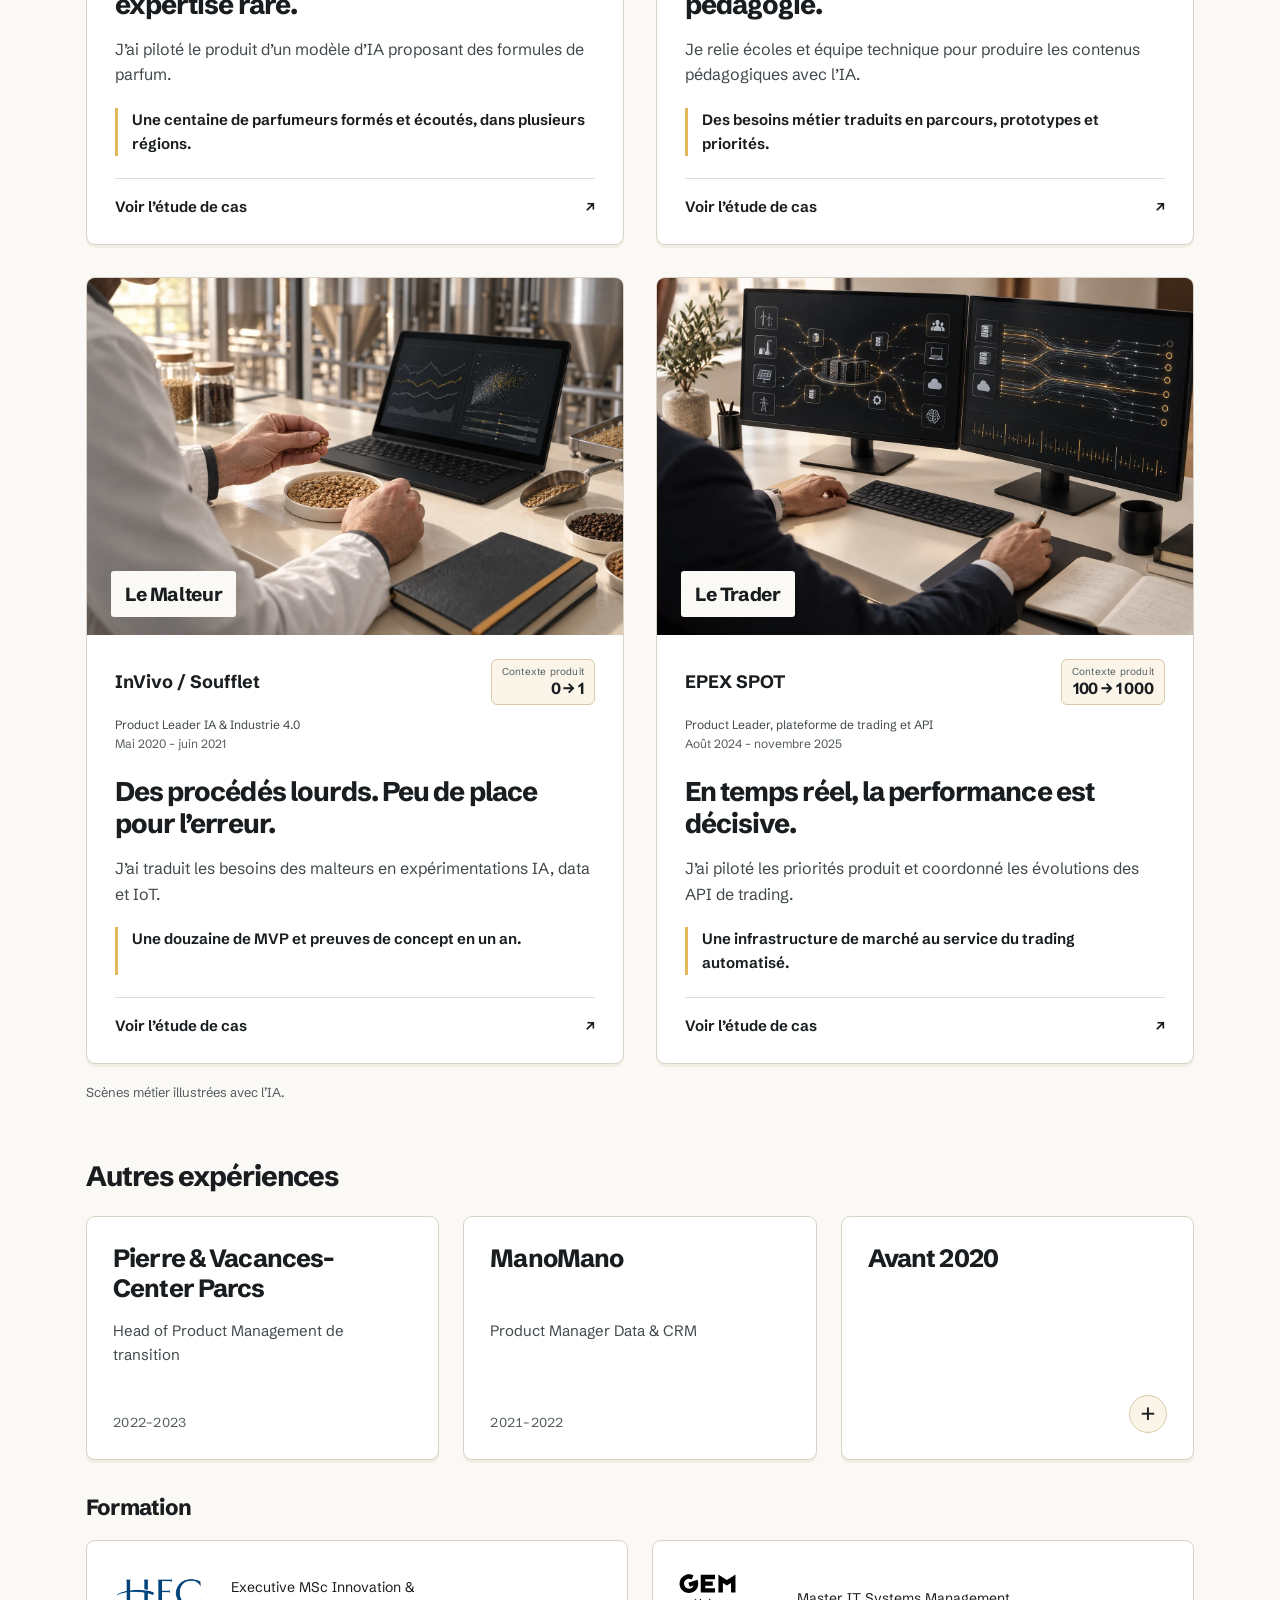
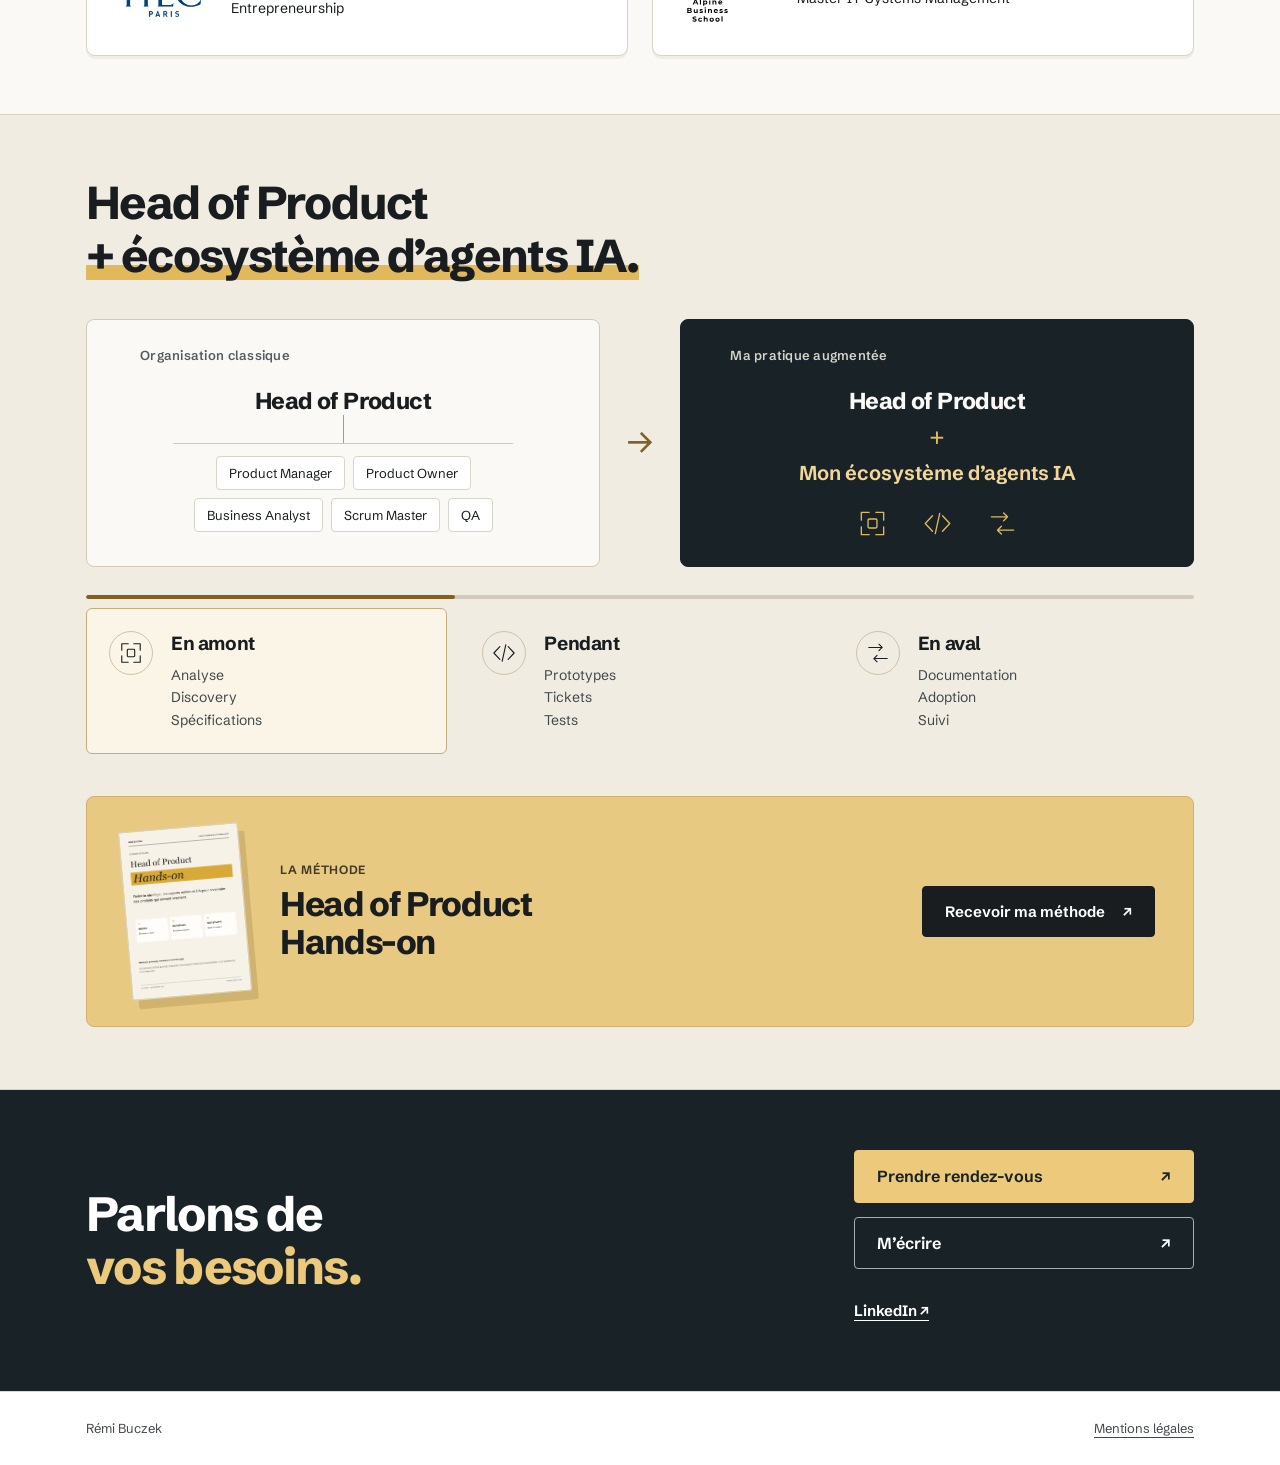
==== commit 96aed10d: "Site v5: faded portrait again and a product context legend - Portrait back to the v3 treatment: blac" ====
--- a/index.html
+++ b/index.html
@@ -14,7 +14,7 @@
 <meta property="og:image" content="https://remibuczek.com/assets/og-profil.jpg"><meta property="og:image:width" content="1200"><meta property="og:image:height" content="630"><meta name="twitter:card" content="summary_large_image">
 <link rel="preconnect" href="https://fonts.googleapis.com"><link rel="preconnect" href="https://fonts.gstatic.com" crossorigin>
 <link href="https://fonts.googleapis.com/css2?family=Schibsted+Grotesk:wght@400;500;600;700;800&amp;display=swap" rel="stylesheet">
-<link rel="stylesheet" href="assets/site.css?v=profil-v4"><script src="assets/site.js?v=experts-v6" defer></script>
+<link rel="stylesheet" href="assets/site.css?v=profil-v5"><script src="assets/site.js?v=experts-v6" defer></script>
 </head>
 <body class="profile-page concise-page dynamic-page refined-page">
 <a class="skip" href="#top">Aller au contenu</a>
@@ -22,7 +22,7 @@
 <a class="brand" href="./" aria-label="Rémi Buczek — Accueil"><span aria-hidden="true"></span>Rémi Buczek</a>
 <nav class="main-nav" aria-label="Navigation principale"><a href="#etudes-de-cas">Missions</a><a href="#methode">Ma pratique</a></nav>
 <nav class="language-switch" aria-label="Langue"><a lang="fr" hreflang="fr" href="./" aria-current="page" aria-label="Français">FR</a><span aria-hidden="true">|</span><a lang="en" hreflang="en" href="en/" aria-label="English">EN</a></nav><a class="btn btn-primary" href="https://calendly.com/remibuczek/call" target="_blank" rel="noopener">Rendez-vous<span aria-hidden="true">↗</span><span class="sr-only"> (nouvel onglet)</span></a>
-</div></header><main id="top" tabindex="-1"><section class="hero" aria-labelledby="hero-title"><div class="wrap hero-grid"><div class="hero-copy"><p class="eyebrow">Rémi Buczek · Freelance</p><h1 id="hero-title">Head of Product IA.<br><mark>Hands-on.</mark></h1><p class="hero-lede">Je prends en charge la stratégie produit et sa réalisation, avec vos experts métier et vos équipes techniques.</p><div class="hero-actions"><a class="btn btn-primary" href="https://calendly.com/remibuczek/call" target="_blank" rel="noopener">Parlons de vos besoins<span aria-hidden="true">↗</span><span class="sr-only"> (nouvel onglet)</span></a><a class="text-link" href="#etudes-de-cas">Voir mon parcours <span aria-hidden="true">↓</span></a></div><div class="hero-facts" aria-label="Expérience"><p><strong>12 ans</strong> d’expérience</p><p><strong>15+ clients</strong></p></div></div><div class="portrait-zone"><figure class="hero-portrait"><picture><source type="image/webp" srcset="assets/remi-portrait-800.webp"><img src="assets/remi-portrait-800.jpg" width="800" height="1000" alt="Rémi Buczek" fetchpriority="high"></picture></figure></div></div></section><section class="references" aria-label="Références clients"><div class="wrap"><div class="reference-head"><p>Ils m’ont fait confiance.</p><button type="button" id="logos-toggle" aria-pressed="false" aria-label="Mettre les références en pause"><svg viewBox="0 0 24 24" width="20" height="20" aria-hidden="true"><path d="M8 5v14M16 5v14" fill="none" stroke="currentColor" stroke-width="2"/></svg></button></div><div class="logo-marquee" data-paused="false"><div class="logo-track"><ul class="logo-group"><li><img src="assets/logos/givaudan.jpg" alt="Givaudan" width="156" height="54" loading="lazy"></li><li><img src="assets/logos/galileo.svg" alt="Galileo Global Education" width="156" height="54" loading="lazy"></li><li><img src="assets/logos/invivo.svg" alt="InVivo / Soufflet" width="156" height="54" loading="lazy"></li><li><img src="assets/logos/epex.svg" alt="EPEX SPOT" width="156" height="54" loading="lazy"></li><li><img src="assets/logos/pvcp.svg" alt="Pierre &amp; Vacances Center Parcs" width="156" height="54" loading="lazy"></li><li><span class="brand-name">ManoMano</span></li><li><img src="assets/logos/lafourche.svg" alt="La Fourche" width="156" height="54" loading="lazy"></li></ul><ul class="logo-group" aria-hidden="true"><li><img src="assets/logos/givaudan.jpg" alt="Givaudan" width="156" height="54" loading="lazy"></li><li><img src="assets/logos/galileo.svg" alt="Galileo Global Education" width="156" height="54" loading="lazy"></li><li><img src="assets/logos/invivo.svg" alt="InVivo / Soufflet" width="156" height="54" loading="lazy"></li><li><img src="assets/logos/epex.svg" alt="EPEX SPOT" width="156" height="54" loading="lazy"></li><li><img src="assets/logos/pvcp.svg" alt="Pierre &amp; Vacances Center Parcs" width="156" height="54" loading="lazy"></li><li><span class="brand-name">ManoMano</span></li><li><img src="assets/logos/lafourche.svg" alt="La Fourche" width="156" height="54" loading="lazy"></li></ul></div></div></div></section><section class="section cases" id="etudes-de-cas"><span id="produits"></span><div class="wrap"><div class="section-heading"><h2>Mes missions</h2></div><div class="case-grid"><article class="expert-card" id="expert-givaudan" aria-labelledby="pain-givaudan"><span class="case-anchor" id="givaudan"></span><div class="case-visual"><img class="expert-image" src="assets/experts/parfumier-v1.webp" width="1536" height="1024" alt="Illustration IA : le parfumeur et ses outils métier" loading="lazy"><p class="case-persona">Le Parfumeur</p></div><div class="case-body"><div class="case-heading"><p class="company">Givaudan</p><p class="maturity"><span>Contexte produit</span><strong>1 → 10</strong></p></div><p class="mission-role">AI Product Leader<span>Juin 2023 – juillet 2024</span></p><h3 class="case-pain" id="pain-givaudan">Des demandes qui se multiplient. Une expertise rare.</h3><p class="intervention">J’ai piloté le produit d’un modèle d’IA proposant des formules de parfum.</p><p class="case-proof">Une centaine de parfumeurs formés et écoutés, dans plusieurs régions.</p><button class="btn btn-secondary" type="button" data-lead="givaudan" data-title="Demander l’étude de cas — Givaudan" data-description="Demandez l’étude de cas : contexte, choix produit et contribution de Rémi.">Voir l’étude de cas<span aria-hidden="true">↗</span></button></div></article>
+</div></header><main id="top" tabindex="-1"><section class="hero" aria-labelledby="hero-title"><div class="wrap hero-grid"><div class="hero-copy"><p class="eyebrow">Rémi Buczek · Freelance</p><h1 id="hero-title">Head of Product IA.<br><mark>Hands-on.</mark></h1><p class="hero-lede">Je prends en charge la stratégie produit et sa réalisation, avec vos experts métier et vos équipes techniques.</p><div class="hero-actions"><a class="btn btn-primary" href="https://calendly.com/remibuczek/call" target="_blank" rel="noopener">Parlons de vos besoins<span aria-hidden="true">↗</span><span class="sr-only"> (nouvel onglet)</span></a><a class="text-link" href="#etudes-de-cas">Voir mon parcours <span aria-hidden="true">↓</span></a></div><div class="hero-facts" aria-label="Expérience"><p><strong>12 ans</strong> d’expérience</p><p><strong>15+ clients</strong></p></div></div><div class="portrait-zone"><figure class="hero-portrait"><picture><source type="image/webp" srcset="assets/remi-portrait-800.webp"><img src="assets/remi-portrait-800.jpg" width="800" height="1000" alt="Rémi Buczek" fetchpriority="high"></picture></figure></div></div></section><section class="references" aria-label="Références clients"><div class="wrap"><div class="reference-head"><p>Ils m’ont fait confiance.</p><button type="button" id="logos-toggle" aria-pressed="false" aria-label="Mettre les références en pause"><svg viewBox="0 0 24 24" width="20" height="20" aria-hidden="true"><path d="M8 5v14M16 5v14" fill="none" stroke="currentColor" stroke-width="2"/></svg></button></div><div class="logo-marquee" data-paused="false"><div class="logo-track"><ul class="logo-group"><li><img src="assets/logos/givaudan.jpg" alt="Givaudan" width="156" height="54" loading="lazy"></li><li><img src="assets/logos/galileo.svg" alt="Galileo Global Education" width="156" height="54" loading="lazy"></li><li><img src="assets/logos/invivo.svg" alt="InVivo / Soufflet" width="156" height="54" loading="lazy"></li><li><img src="assets/logos/epex.svg" alt="EPEX SPOT" width="156" height="54" loading="lazy"></li><li><img src="assets/logos/pvcp.svg" alt="Pierre &amp; Vacances Center Parcs" width="156" height="54" loading="lazy"></li><li><span class="brand-name">ManoMano</span></li><li><img src="assets/logos/lafourche.svg" alt="La Fourche" width="156" height="54" loading="lazy"></li></ul><ul class="logo-group" aria-hidden="true"><li><img src="assets/logos/givaudan.jpg" alt="Givaudan" width="156" height="54" loading="lazy"></li><li><img src="assets/logos/galileo.svg" alt="Galileo Global Education" width="156" height="54" loading="lazy"></li><li><img src="assets/logos/invivo.svg" alt="InVivo / Soufflet" width="156" height="54" loading="lazy"></li><li><img src="assets/logos/epex.svg" alt="EPEX SPOT" width="156" height="54" loading="lazy"></li><li><img src="assets/logos/pvcp.svg" alt="Pierre &amp; Vacances Center Parcs" width="156" height="54" loading="lazy"></li><li><span class="brand-name">ManoMano</span></li><li><img src="assets/logos/lafourche.svg" alt="La Fourche" width="156" height="54" loading="lazy"></li></ul></div></div></div></section><section class="section cases" id="etudes-de-cas"><span id="produits"></span><div class="wrap"><div class="section-heading"><h2>Mes missions</h2></div><div class="context-legend"><p><strong>Contexte produit :</strong> le stade du produit à mon arrivée.</p><ul class="context-scale"><li><strong>0 → 1</strong><span>Explorer et tester</span></li><li><strong>1 → 10</strong><span>Développer les usages</span></li><li><strong>10 → 100</strong><span>Organiser le déploiement</span></li><li><strong>100 → 1 000</strong><span>Faire évoluer une plateforme critique</span></li></ul></div><div class="case-grid"><article class="expert-card" id="expert-givaudan" aria-labelledby="pain-givaudan"><span class="case-anchor" id="givaudan"></span><div class="case-visual"><img class="expert-image" src="assets/experts/parfumier-v1.webp" width="1536" height="1024" alt="Illustration IA : le parfumeur et ses outils métier" loading="lazy"><p class="case-persona">Le Parfumeur</p></div><div class="case-body"><div class="case-heading"><p class="company">Givaudan</p><p class="maturity"><span>Contexte produit</span><strong>1 → 10</strong></p></div><p class="mission-role">AI Product Leader<span>Juin 2023 – juillet 2024</span></p><h3 class="case-pain" id="pain-givaudan">Des demandes qui se multiplient. Une expertise rare.</h3><p class="intervention">J’ai piloté le produit d’un modèle d’IA proposant des formules de parfum.</p><p class="case-proof">Une centaine de parfumeurs formés et écoutés, dans plusieurs régions.</p><button class="btn btn-secondary" type="button" data-lead="givaudan" data-title="Demander l’étude de cas — Givaudan" data-description="Demandez l’étude de cas : contexte, choix produit et contribution de Rémi.">Voir l’étude de cas<span aria-hidden="true">↗</span></button></div></article>
 <article class="expert-card" id="expert-galileo" aria-labelledby="pain-galileo"><span class="case-anchor" id="galileo"></span><div class="case-visual"><img class="expert-image" src="assets/experts/pedagogue-v1.webp" width="1536" height="1024" alt="Illustration IA : le pédagogue et ses outils métier" loading="lazy"><p class="case-persona">Le Pédagogue</p></div><div class="case-body"><div class="case-heading"><p class="company">Galileo Global Education</p><p class="maturity"><span>Contexte produit</span><strong>10 → 100</strong></p></div><p class="mission-role">Head of Product IA<span>Depuis juin 2026</span></p><h3 class="case-pain" id="pain-galileo">Trop de préparation. Pas assez de pédagogie.</h3><p class="intervention">Je relie écoles et équipe technique pour produire les contenus pédagogiques avec l’IA.</p><p class="case-proof">Des besoins métier traduits en parcours, prototypes et priorités.</p><button class="btn btn-secondary" type="button" data-lead="galileo" data-title="Demander l’étude de cas — Galileo Global Education" data-description="Demandez l’étude de cas : contexte, choix produit et contribution de Rémi.">Voir l’étude de cas<span aria-hidden="true">↗</span></button></div></article>
 <article class="expert-card" id="expert-invivo" aria-labelledby="pain-invivo"><span class="case-anchor" id="invivo"></span><div class="case-visual"><img class="expert-image" src="assets/experts/malteur-v1.webp" width="1536" height="1024" alt="Illustration IA : le malteur et ses outils métier" loading="lazy"><p class="case-persona">Le Malteur</p></div><div class="case-body"><div class="case-heading"><p class="company">InVivo / Soufflet</p><p class="maturity"><span>Contexte produit</span><strong>0 → 1</strong></p></div><p class="mission-role">Product Leader IA &amp; Industrie 4.0<span>Mai 2020 – juin 2021</span></p><h3 class="case-pain" id="pain-invivo">Des procédés lourds. Peu de place pour l’erreur.</h3><p class="intervention">J’ai traduit les besoins des malteurs en expérimentations IA, data et IoT.</p><p class="case-proof">Une douzaine de MVP et preuves de concept en un an.</p><button class="btn btn-secondary" type="button" data-lead="invivo" data-title="Demander l’étude de cas — InVivo / Soufflet" data-description="Demandez l’étude de cas : contexte, choix produit et contribution de Rémi.">Voir l’étude de cas<span aria-hidden="true">↗</span></button></div></article>
 <article class="expert-card" id="expert-epex" aria-labelledby="pain-epex"><span class="case-anchor" id="epex"></span><div class="case-visual"><img class="expert-image" src="assets/experts/trader-v1.webp" width="1536" height="1024" alt="Illustration IA : le trader et ses outils métier" loading="lazy"><p class="case-persona">Le Trader</p></div><div class="case-body"><div class="case-heading"><p class="company">EPEX SPOT</p><p class="maturity"><span>Contexte produit</span><strong>100 → 1 000</strong></p></div><p class="mission-role">Product Leader, plateforme de trading et API<span>Août 2024 – novembre 2025</span></p><h3 class="case-pain" id="pain-epex">En temps réel, la performance est décisive.</h3><p class="intervention">J’ai piloté les priorités produit et coordonné les évolutions des API de trading.</p><p class="case-proof">Une infrastructure de marché au service du trading automatisé.</p><button class="btn btn-secondary" type="button" data-lead="epex" data-title="Demander l’étude de cas — EPEX SPOT" data-description="Demandez l’étude de cas : contexte, choix produit et contribution de Rémi.">Voir l’étude de cas<span aria-hidden="true">↗</span></button></div></article></div><p class="image-note">Scènes métier illustrées avec l’IA.</p></div></section><section class="section career" aria-labelledby="career-title"><div class="wrap"><h2 id="career-title">Autres expériences</h2><div class="experience-grid"><article class="experience-card"><h3>Pierre &amp; Vacances-<br>Center Parcs</h3><p class="experience-role">Head of Product Management de transition</p><p class="experience-date">2022–2023</p></article><article class="experience-card"><h3>ManoMano</h3><p class="experience-role">Product Manager Data &amp; CRM</p><p class="experience-date">2021–2022</p></article><details class="experience-card early-career"><summary><span class="experience-company">Avant 2020</span><span class="history-toggle" aria-hidden="true">+</span></summary><ul><li>Yves Rocher</li><li>EDF</li><li>Assurance Retraite</li><li>Engie</li><li>CGI Business Consulting</li><li>La Poste</li></ul></details></div><div class="education"><h2>Formation</h2><div class="credentials"><div class="education-card"><img src="assets/education/hec-paris.png" width="1280" height="671" alt="HEC Paris" loading="lazy"><span>Executive MSc Innovation &amp; Entrepreneurship</span></div><div class="education-card"><img src="assets/education/gem.svg" width="467" height="396" alt="Grenoble École de Management" loading="lazy"><span>Master IT Systems Management</span></div></div></div></div></section><section class="section bio" id="qui-suis-je"><span id="ressources"></span><span id="livres-blancs"></span><span id="head-product"></span><span id="kit"></span><span id="po"></span><span id="pm"></span><div class="wrap"><div class="practice" id="methode"><h2>Head of Product<br><mark>+ écosystème d’agents IA.</mark></h2><div class="operating-model" aria-label="Organisation Produit classique et ma pratique augmentée par l’IA"><div class="model-before"><h3>Organisation classique</h3><p class="product-node">Head of Product</p><div class="model-branch" aria-hidden="true"></div><ul class="role-list"><li>Product Manager</li><li>Product Owner</li><li>Business Analyst</li><li>Scrum Master</li><li>QA</li></ul></div><span class="model-arrow" aria-hidden="true">→</span><div class="model-after"><h3>Ma pratique augmentée</h3><p class="product-node">Head of Product</p><span class="ecosystem-plus" aria-hidden="true">+</span><p class="ecosystem-node">Mon écosystème d’agents IA</p><div class="ecosystem-icons" aria-hidden="true"><svg viewBox="0 0 52 52" width="36" height="36" aria-hidden="true" focusable="false" fill="none" stroke="currentColor" stroke-width="2.4" stroke-linecap="round" stroke-linejoin="round"><path d="M20 6H6v14M32 6h14v14M6 32v14h14M32 46h14V32"/><rect x="18" y="18" width="16" height="16" rx="2"/></svg><svg viewBox="0 0 52 52" width="36" height="36" aria-hidden="true" focusable="false" fill="none" stroke="currentColor" stroke-width="2.4" stroke-linecap="round" stroke-linejoin="round"><path d="m17 12-13 14 13 14M35 12l13 14-13 14M30 8l-8 36"/></svg><svg viewBox="0 0 52 52" width="36" height="36" aria-hidden="true" focusable="false" fill="none" stroke="currentColor" stroke-width="2.4" stroke-linecap="round" stroke-linejoin="round"><path d="M6 14h29l-7-7M35 14l-7 7M46 38H17l7-7M17 38l7 7"/></svg></div></div></div><fieldset class="agent-timeline"><legend class="sr-only">Explorer le travail de mon écosystème d’agents tout au long du produit</legend><input class="sr-only phase-radio" type="radio" name="product-phase" id="phase-before" value="before" checked><input class="sr-only phase-radio" type="radio" name="product-phase" id="phase-during" value="during"><input class="sr-only phase-radio" type="radio" name="product-phase" id="phase-after" value="after"><div class="phase-track" aria-hidden="true"><span></span></div><div class="phase-grid"><label class="phase phase-before" for="phase-before"><span class="phase-icon"><svg viewBox="0 0 52 52" width="36" height="36" aria-hidden="true" focusable="false" fill="none" stroke="currentColor" stroke-width="2.4" stroke-linecap="round" stroke-linejoin="round"><path d="M20 6H6v14M32 6h14v14M6 32v14h14M32 46h14V32"/><rect x="18" y="18" width="16" height="16" rx="2"/></svg></span><strong>En amont</strong><span class="phase-tasks"><span>Analyse</span><span>Discovery</span><span>Spécifications</span></span></label><label class="phase phase-during" for="phase-during"><span class="phase-icon"><svg viewBox="0 0 52 52" width="36" height="36" aria-hidden="true" focusable="false" fill="none" stroke="currentColor" stroke-width="2.4" stroke-linecap="round" stroke-linejoin="round"><path d="m17 12-13 14 13 14M35 12l13 14-13 14M30 8l-8 36"/></svg></span><strong>Pendant</strong><span class="phase-tasks"><span>Prototypes</span><span>Tickets</span><span>Tests</span></span></label><label class="phase phase-after" for="phase-after"><span class="phase-icon"><svg viewBox="0 0 52 52" width="36" height="36" aria-hidden="true" focusable="false" fill="none" stroke="currentColor" stroke-width="2.4" stroke-linecap="round" stroke-linejoin="round"><path d="M6 14h29l-7-7M35 14l-7 7M46 38H17l7-7M17 38l7 7"/></svg></span><strong>En aval</strong><span class="phase-tasks"><span>Documentation</span><span>Adoption</span><span>Suivi</span></span></label></div></fieldset><aside class="guide-banner" aria-labelledby="guide-title"><img class="book-preview" src="assets/resources/head-product-hands-on-cover.png" alt="Couverture du guide Head of Product Hands-on de Rémi Buczek" width="993" height="1404" loading="lazy"><div><p class="eyebrow">La méthode</p><h3 id="guide-title">Head of Product<br>Hands-on</h3></div><button class="btn btn-primary" type="button" data-lead="methode" data-title="Head of Product Hands-on" data-description="Recevez mon guide Head of Product Hands-on et échangeons sur votre contexte.">Recevoir ma méthode<span aria-hidden="true">↗</span></button></aside></div></div></section><section class="section contact" id="contact" aria-labelledby="contact-title"><div class="wrap contact-grid" id="accompagnement"><h2 id="contact-title">Parlons de<br><mark>vos besoins.</mark></h2><div class="contact-actions"><a class="btn btn-primary" href="https://calendly.com/remibuczek/call" target="_blank" rel="noopener">Prendre rendez-vous<span aria-hidden="true">↗</span><span class="sr-only"> (nouvel onglet)</span></a><button class="btn btn-secondary" type="button" data-lead="contact" data-title="Parlons de vos besoins" data-description="Votre contexte, votre équipe, ce que vous souhaitez me confier : écrivez-moi pour commencer l’échange.">M’écrire<span aria-hidden="true">↗</span></button><a class="text-link" href="https://www.linkedin.com/in/remibuczek" target="_blank" rel="noopener">LinkedIn <span aria-hidden="true">↗</span><span class="sr-only"> (nouvel onglet)</span></a></div></div></section></main><footer><div class="wrap footer-inner"><span>Rémi Buczek</span><a href="mentions-legales.html">Mentions légales</a></div></footer><dialog id="lead-dialog" aria-labelledby="lead-title" aria-describedby="lead-description"><button type="button" class="dialog-close" data-close-dialog aria-label="Fermer">×</button><p class="eyebrow">Un échange avec Rémi</p><h2 id="lead-title">Recevoir ma méthode</h2><p id="lead-description">Recevez ma méthode et échangeons sur votre contexte.</p><form id="lead-form"><input type="hidden" name="resource" value="methode"><div class="honeypot" aria-hidden="true"><label>Ne pas remplir<input name="_gotcha" tabindex="-1" autocomplete="off"></label></div><label for="lead-email">Votre email professionnel</label><input id="lead-email" type="email" name="email" autocomplete="email" placeholder="vous@entreprise.fr" required maxlength="254"><label for="lead-message">Votre besoin <span>(facultatif)</span></label><textarea id="lead-message" name="message" rows="3" maxlength="3000" placeholder="Le métier, le défi ou le projet qui vous amène…"></textarea><label class="consent"><input type="checkbox" name="consent" value="contact-request" required><span>J’accepte d’être recontacté au sujet de cette demande.</span></label><p class="form-note" id="lead-mode-note">Cette demande s’envoie depuis votre messagerie. Vous pourrez relire l’email avant de l’envoyer.</p><button class="btn btn-primary" id="lead-submit" type="submit">Ouvrir mon email</button><p id="lead-status" role="status" aria-live="polite"></p><p class="privacy-note">Aucune inscription à une newsletter. <a href="mentions-legales.html">Mentions légales</a></p></form></dialog><noscript><p class="wrap">Pour une mission, ma méthode ou un échange : <a href="mailto:remibuczek@gmail.com">remibuczek@gmail.com</a>.</p></noscript></body></html>
--- a/assets/site.css
+++ b/assets/site.css
@@ -451,14 +451,9 @@
   .profile-page.dynamic-page .guide-banner,.profile-page.dynamic-page .operating-model{break-inside:avoid}
 }
 
-/* Iteration 4: natural portrait and experience / education cards. */
+/* Iteration 4: hero copy and experience / education cards. */
 .profile-page.refined-page .hero .eyebrow{font-size:13px;letter-spacing:.035em;text-transform:none;line-height:1.6}
 .profile-page.refined-page .hero h1 mark{box-decoration-break:clone;-webkit-box-decoration-break:clone}
-.profile-page.refined-page .portrait-zone{height:500px;min-height:0;padding:24px;background:#dfbd80;border:1px solid #d2ac69;border-radius:10px;align-self:center;box-shadow:0 3px 0 #e8e2d580}
-.profile-page.refined-page .portrait-zone::after{display:none}
-.profile-page.refined-page .hero-portrait{display:block;position:relative;width:100%;height:100%;border-radius:5px;background:#dfbd80;overflow:hidden}
-.profile-page.refined-page .hero-portrait picture{display:block;width:100%;height:100%;mask-image:none;-webkit-mask-image:none;border-radius:0}
-.profile-page.refined-page .hero-portrait img{display:block;width:100%;height:100%;object-fit:cover;object-position:60% 18%;filter:none;transform:scale(1.48);transform-origin:65% 18%;aspect-ratio:auto}
 .profile-page.refined-page .career{padding:28px 0 58px}
 .profile-page.refined-page .career h2{font-size:28px;margin-bottom:24px}
 .profile-page.refined-page .experience-grid{display:grid;grid-template-columns:repeat(3,minmax(0,1fr));align-items:stretch;gap:24px}
@@ -483,7 +478,6 @@
 .profile-page.refined-page .education-card img{width:94px;height:48px;object-fit:contain}
 .profile-page.refined-page .education-card span{font-size:14px;line-height:1.5;max-width:32ch;color:var(--ink)}
 @media(max-width:1050px){
-  .profile-page.refined-page .portrait-zone{height:480px;padding:18px}
   .profile-page.refined-page .experience-grid{gap:18px}
   .profile-page.refined-page .experience-card{padding:22px;min-height:254px}
   .profile-page.refined-page .experience-card h3,.profile-page.refined-page .experience-company{font-size:23px}
@@ -493,7 +487,6 @@
   .profile-page.refined-page .education-card img{width:80px}
 }
 @media(max-width:800px){
-  .profile-page.refined-page .portrait-zone{height:440px;padding:16px}
   .profile-page.refined-page .hero .eyebrow{font-size:12px}
   .profile-page.refined-page .experience-grid{grid-template-columns:1fr;gap:18px}
   .profile-page.refined-page .experience-card{min-height:0;padding:24px}
@@ -507,11 +500,7 @@
   .profile-page.refined-page .credentials>.education-card{grid-template-columns:1fr;gap:18px;padding:24px;align-content:start}
 }
 @media(max-width:600px){
-  .profile-page.refined-page .hero{padding-bottom:26px}
-  .profile-page.refined-page .hero-grid{gap:30px}
   .profile-page.refined-page .hero .eyebrow{font-size:12px;letter-spacing:.025em}
-  .profile-page.refined-page .portrait-zone{height:340px;width:100%;max-width:430px;margin:0;justify-self:center;padding:18px;border-radius:9px}
-  .profile-page.refined-page .hero-portrait img{object-position:60% 18%;transform:scale(1.32);transform-origin:65% 18%}
   .profile-page.refined-page .career{padding:24px 0 42px}
   .profile-page.refined-page .career h2{font-size:27px;margin-bottom:22px}
   .profile-page.refined-page .education{margin-top:32px}
@@ -522,10 +511,21 @@
   .profile-page.refined-page .education-card span{font-size:13px}
 }
 @media(max-width:360px){
-  .profile-page.refined-page .portrait-zone{height:310px;padding:16px}
   .profile-page.refined-page .experience-card{padding:22px}
   .profile-page.refined-page .experience-card h3,.profile-page.refined-page .experience-company{font-size:24px}
   .profile-page.refined-page .early-career{padding:0}.profile-page.refined-page .early-career summary{padding:22px}
   .profile-page.refined-page .credentials>.education-card{grid-template-columns:65px minmax(0,1fr);padding:20px;gap:18px}
   .profile-page.refined-page .education-card img{width:65px;height:40px}
 }
+
+/* Iteration 5: the portrait inherits V3 directly; always-visible stage legend. */
+.profile-page.refined-page .cases .section-heading{margin-bottom:12px}
+.profile-page.refined-page .context-legend{margin-bottom:28px;font-size:14px;line-height:1.6;color:var(--muted)}
+.profile-page.refined-page .context-legend p>strong{font-weight:650;color:var(--body)}
+.profile-page.refined-page .context-scale{display:flex;flex-wrap:wrap;gap:6px 22px;list-style:none;margin-top:9px}
+.profile-page.refined-page .context-scale li{display:flex;align-items:baseline;gap:8px;max-width:100%}
+.profile-page.refined-page .context-scale strong{font-size:13px;font-weight:650;color:var(--body);white-space:nowrap}
+@media(max-width:600px){
+  .profile-page.refined-page .context-scale{display:grid;grid-template-columns:1fr;gap:7px;margin-top:12px}
+  .profile-page.refined-page .context-scale li{display:grid;grid-template-columns:78px minmax(0,1fr);gap:10px}
+}
